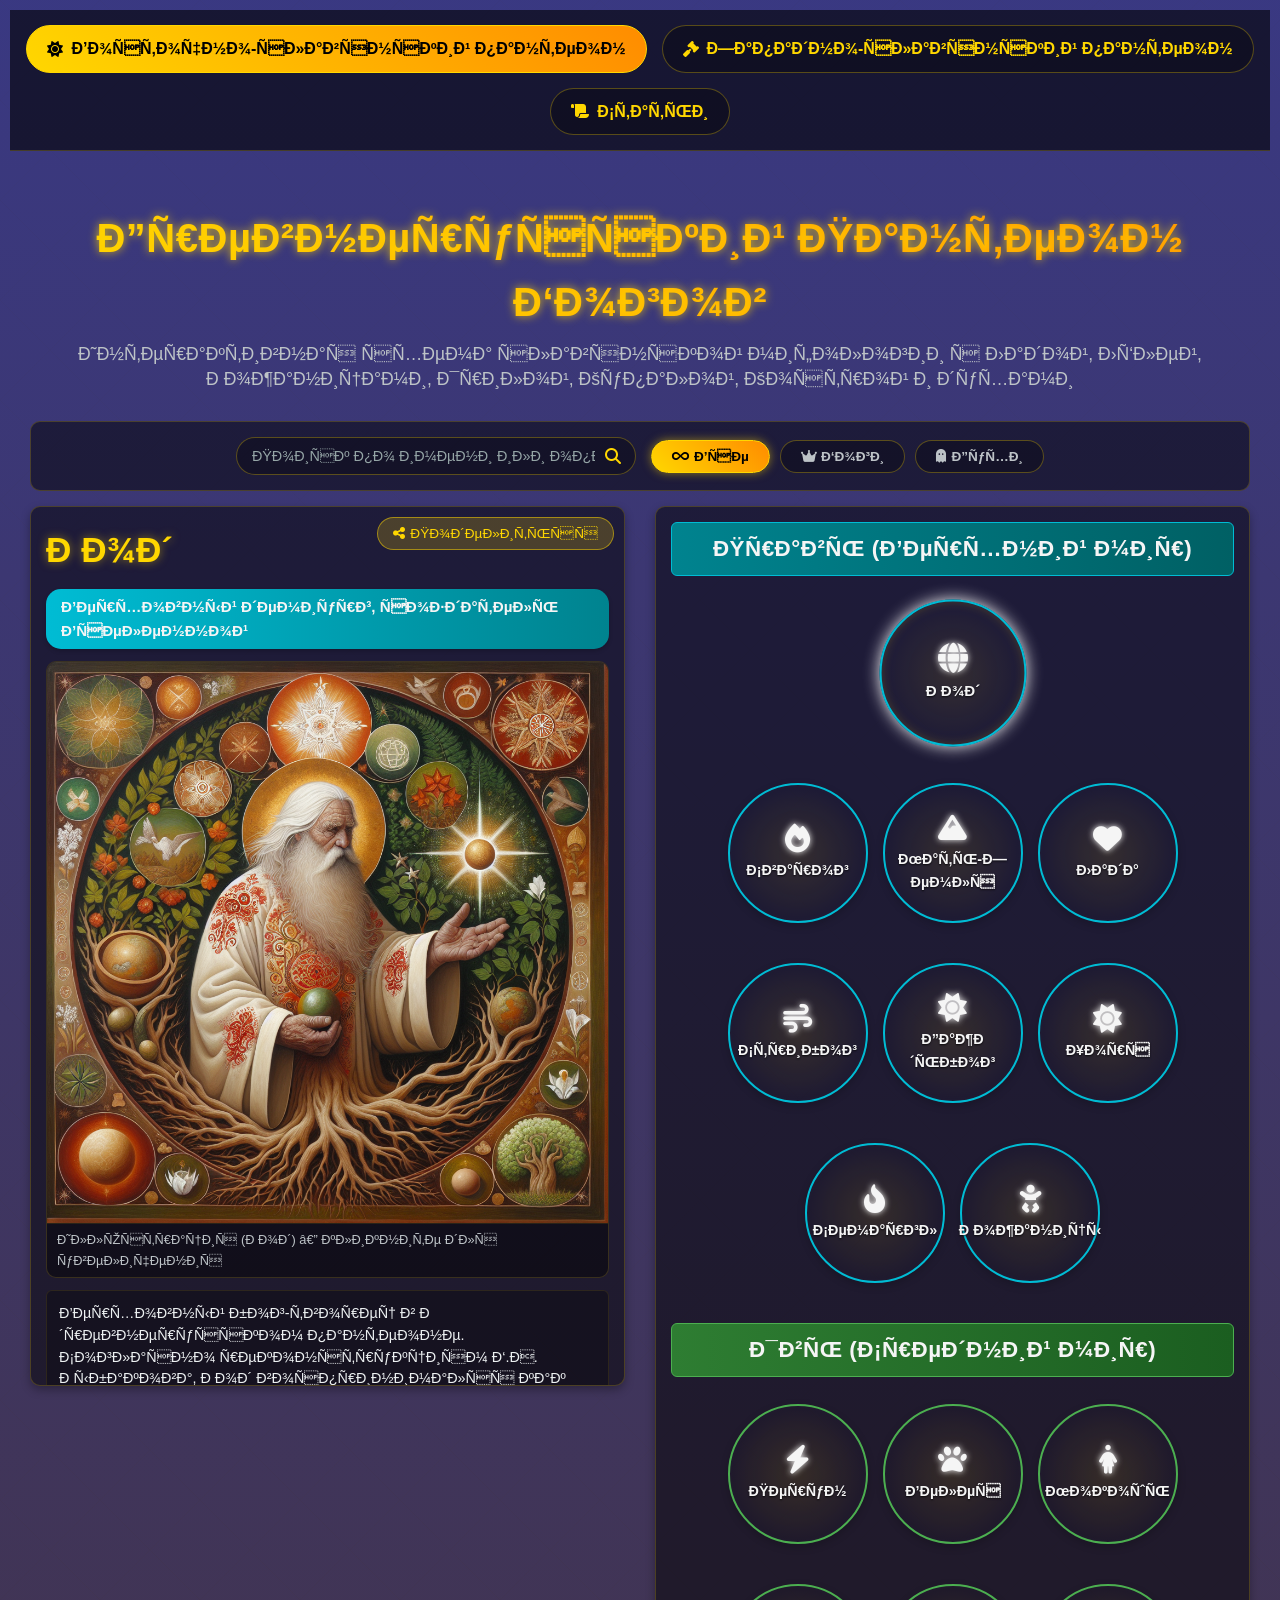
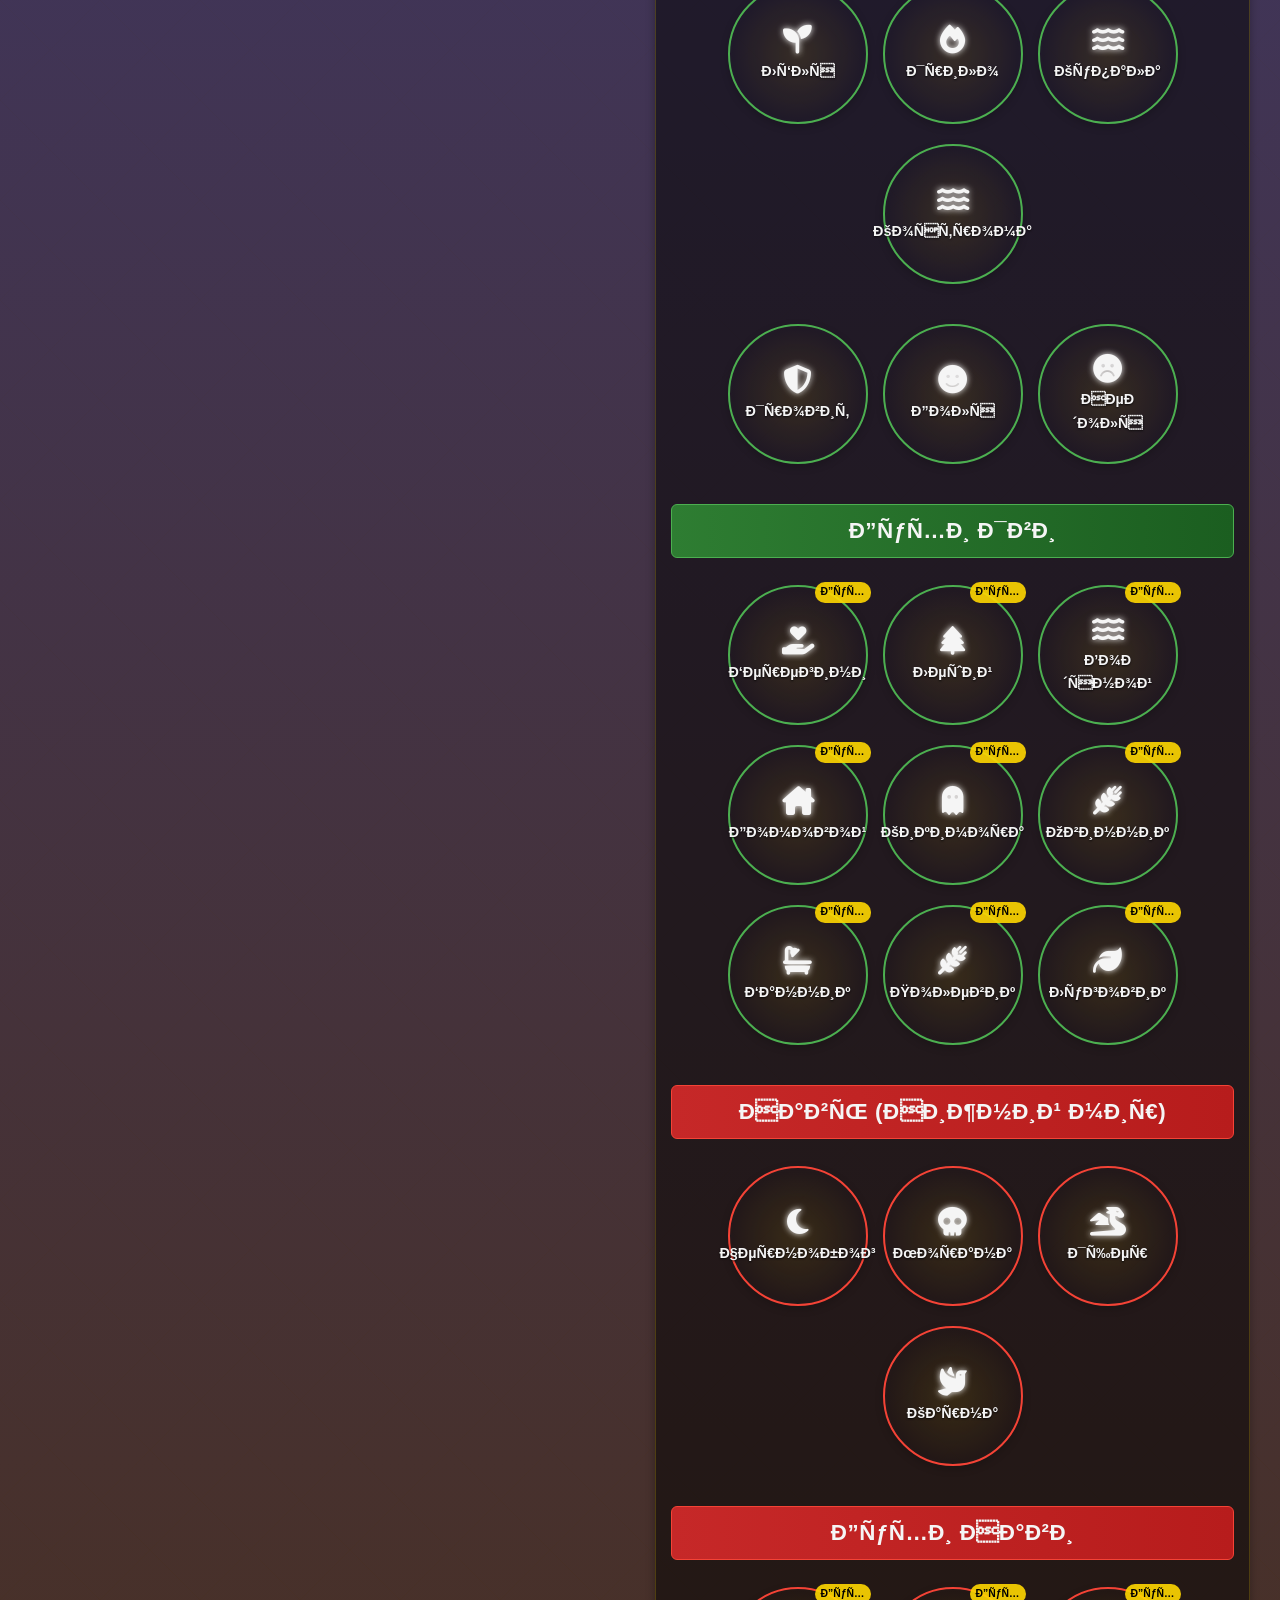
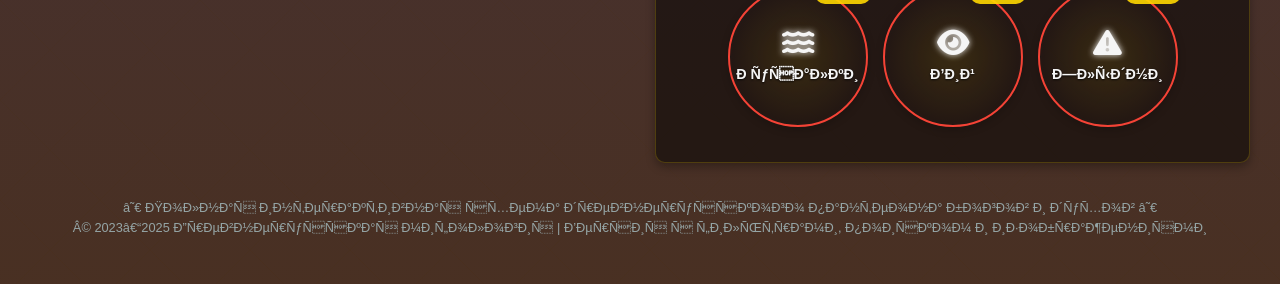
==== index.html @ 46051e37 "index.html" ====
<!DOCTYPE html>
<html lang="ru">
<head>
    <!-- Google tag (gtag.js) -->
<script async src="https://www.googletagmanager.com/gtag/js?id=G-6RVZMB5ZP8"></script>
<script>
  window.dataLayer = window.dataLayer || [];
  function gtag(){dataLayer.push(arguments);}
  gtag('js', new Date());

  gtag('config', 'G-6RVZMB5ZP8');
</script>
    <!-- Yandex.Metrika counter -->
<script type="text/javascript">
    (function(m,e,t,r,i,k,a){
        m[i]=m[i]||function(){(m[i].a=m[i].a||[]).push(arguments)};
        m[i].l=1*new Date();
        for (var j = 0; j < document.scripts.length; j++) {if (document.scripts[j].src === r) { return; }}
        k=e.createElement(t),a=e.getElementsByTagName(t)[0],k.async=1,k.src=r,a.parentNode.insertBefore(k,a)
    })(window, document,'script','https://mc.yandex.ru/metrika/tag.js?id=104200189', 'ym');

    ym(104200189, 'init', {ssr:true, webvisor:true, clickmap:true, ecommerce:"dataLayer", accurateTrackBounce:true, trackLinks:true});
</script>
<noscript><div><img src="https://mc.yandex.ru/watch/104200189" style="position:absolute; left:-9999px;" alt="" /></div></noscript>
<!-- /Yandex.Metrika counter -->
    <meta charset="UTF-8">
    <meta name="viewport" content="width=device-width, initial-scale=1.0">
    <title>Древнерусский Пантеон Богов</title>
    
        <!-- 🔽 СНИППЕТЫ ДЛЯ СОЦСЕТЕЙ И ПОИСКОВИКОВ 🔽 -->
    <!-- Open Graph (для соцсетей: VK, Telegram, Facebook и т.д.) -->
<!-- 🔹 SEO-дополнения (добавить в <head>) -->
<meta name="description" content="Интерактивная схема славянской мифологии: боги, духи, родственные связи и сферы влияния. Род, Перун, Велес, Лада, Домовой и другие персонажи древнерусского пантеона.">
<meta name="keywords" content="славянские боги, мифология, Род, Перун, Велес, Лада, древняя Русь, язычество, пантеон, духи, интерактивная схема">
<link rel="canonical" href="https://ryabkovevgeny.github.io/russgods/">

<!-- 🔹 Twitter Card (для красивых превью в Telegram) -->
<meta name="twitter:card" content="summary_large_image">
<meta name="twitter:title" content="Древнерусский Пантеон Богов">
<meta name="twitter:description" content="Интерактивная схема славянской мифологии: боги, духи, родственные связи">
<meta name="twitter:image" content="https://ryabkovevgeny.github.io/russgods/images/social-preview.jpg">

<!-- 🔹 Ускорение загрузки внешних ресурсов -->
<link rel="preconnect" href="https://fonts.googleapis.com">
<link rel="preconnect" href="https://fonts.gstatic.com" crossorigin>
<link rel="dns-prefetch" href="//mc.yandex.ru">
<link rel="dns-prefetch" href="//www.googletagmanager.com">
    
    <meta property="og:title" content="Древнерусский Пантеон Богов" />
    <meta property="og:description" content="Интерактивная схема славянской мифологии: боги, духи, родственные связи и сферы влияния." />
    <meta property="og:image" content="https://ryabkovevgeny.github.io/russgods/images/social-preview.jpg" />
    <meta property="og:url" content="https://ryabkovevgeny.github.io/russgods/" />
    <meta property="og:type" content="website" />

    <!-- Schema.org JSON-LD (для поисковиков: Google, Yandex) -->
    <script type="application/ld+json">
    {
      "@context": "https://schema.org",
      "@type": "WebPage",
      "name": "Древнерусский Пантеон Богов",
      "description": "Интерактивная схема восточнославянской мифологии: божества, духи, уровни Прави, Яви и Нави.",
      "url": "https://ryabkovevgeny.github.io/russgods/",
      "thumbnailUrl": "https://ryabkovevgeny.github.io/russgods/images/social-preview.jpg"
    }
    </script>
    <!-- 🔼 КОНЕЦ СНИППЕТОВ 🔼 -->
    
    <link rel="stylesheet" href="https://cdnjs.cloudflare.com/ajax/libs/font-awesome/6.4.0/css/all.min.css">
    <style>
        * { box-sizing: border-box; margin: 0; padding: 0; }

        body {
            font-family: 'Comfortaa', 'Russo One', Arial, sans-serif;
            background:
                linear-gradient(rgba(25, 25, 112, 0.85), rgba(43, 15, 0, 0.85)),
                url('data:image/svg+xml;utf8,<svg xmlns="http://www.w3.org/2000/svg" width="100" height="100" viewBox="0 0 100 100"><rect width="100" height="100" fill="%238B4513" opacity="0.1"/><path d="M0,0 L100,100 M100,0 L0,100" stroke="%23FFD700" stroke-width="1" opacity="0.1"/></svg>');
            color: #f5f5f5;
            line-height: 1.6;
            padding: 10px;
            min-height: 100vh;
        }

        .slavic-pantheon-container { max-width: 1400px; margin: 0 auto; padding: 10px; }

        .slavic-header { text-align: center; padding: 15px 5px; margin-bottom: 15px; position: relative; }

        .slavic-title {
            font-family: 'Russo One', sans-serif;
            font-size: 1.7rem;
            margin-bottom: 8px;
            text-shadow: 0 0 10px rgba(255, 215, 0, 0.8);
            background: linear-gradient(45deg, #ffd700, #ff8c00);
            -webkit-background-clip: text;
            -webkit-text-fill-color: transparent;
            font-weight: 800;
            letter-spacing: 0.5px;
            padding: 0 10px;
        }

        .slavic-subtitle { font-size: 0.9rem; color: #bdc3c7; max-width: 100%; margin: 0 auto; line-height: 1.4; padding: 0 5px; }

        /* Панель управления */
        .control-panel {
            background: rgba(0, 0, 0, 0.5);
            border-radius: 10px;
            padding: 15px;
            margin-bottom: 15px;
            border: 1px solid rgba(255, 215, 0, 0.2);
        }
        .controls-wrapper { display: flex; flex-wrap: wrap; gap: 15px; align-items: center; justify-content: center; }

        .search-container { flex: 1; min-width: 200px; max-width: 400px; position: relative; }
        .search-input {
            width: 100%; padding: 10px 40px 10px 15px; border-radius: 25px;
            border: 1px solid rgba(255, 215, 0, 0.3); background: rgba(0, 0, 0, 0.3);
            color: #fff; font-size: 0.9rem; transition: all 0.3s;
        }
        .search-input:focus { outline: none; border-color: #ffd700; box-shadow: 0 0 10px rgba(255, 215, 0, 0.3); }
        .search-input::placeholder { color: #95a5a6; }
        .search-icon { position: absolute; right: 15px; top: 50%; transform: translateY(-50%); color: #ffd700; pointer-events: none; }

        .filter-buttons { display: flex; gap: 10px; flex-wrap: wrap; }
        .filter-btn {
            padding: 8px 20px; border: 1px solid rgba(255, 215, 0, 0.3); background: rgba(0, 0, 0, 0.3);
            color: #bdc3c7; border-radius: 20px; cursor: pointer; transition: all 0.3s;
            font-size: 0.85rem; font-weight: 600; display: flex; align-items: center; gap: 5px;
        }
        .filter-btn:hover { border-color: #ffd700; color: #ffd700; }
        .filter-btn.active {
            background: linear-gradient(45deg, #ffd700, #ff8c00); color: #000;
            border-color: #ffd700; box-shadow: 0 0 10px rgba(255, 215, 0, 0.5);
        }

        .main-content { display: flex; flex-direction: column; gap: 15px; margin-top: 10px; }
        .detail-container {
            background: rgba(0, 0, 0, 0.5); border-radius: 10px; padding: 15px;
            box-shadow: 0 4px 10px rgba(0, 0, 0, 0.3); border: 1px solid rgba(255, 215, 0, 0.2); width: 100%;
            position: relative;
        }
        .tree-container {
            background: rgba(0, 0, 0, 0.5); border-radius: 10px; padding: 15px;
            box-shadow: 0 4px 10px rgba(0, 0, 0, 0.3); border: 1px solid rgba(255, 215, 0, 0.2); width: 100%;
        }

        .pantheon-levels { display: flex; flex-direction: column; gap: 20px; }
        .pantheon-level { display: flex; flex-wrap: wrap; justify-content: center; gap: 8px; margin-bottom: 15px; transition: opacity 0.3s; }
        .pantheon-level.hidden { display: none; }

        .world-title {
            text-align: center; font-size: 1.2rem; padding: 8px; margin: 0 auto 12px; border-radius: 6px;
            font-weight: bold; width: 100%; font-family: 'Russo One', sans-serif; letter-spacing: 0.5px;
        }
        .praw .world-title { background: linear-gradient(to right, #00838f, #006064); border: 1px solid #00bcd4; }
        .jaw .world-title { background: linear-gradient(to right, #2e7d32, #1b5e20); border: 1px solid #4caf50; }
        .naw .world-title { background: linear-gradient(to right, #c62828, #b71c1c); border: 1px solid #f44336; }

        .deity-card {
            width: 110px; height: 110px; background: radial-gradient(circle at center, rgba(255, 215, 0, 0.1) 0%, transparent 70%);
            border-radius: 50%; display: flex; flex-direction: column; align-items: center; justify-content: center;
            text-align: center; padding: 10px; cursor: pointer; position: relative;
            box-shadow: 0 3px 8px rgba(0, 0, 0, 0.2); margin-bottom: 5px; transition: all 0.3s; opacity: 1;
        }
        .deity-card.hidden { display: none; }
        .deity-card.dimmed { opacity: 0.3; transform: scale(0.9); }
        .deity-card.active { box-shadow: 0 0 15px currentColor, inset 0 0 10px rgba(255, 215, 0, 0.2); transform: scale(1.05); z-index: 10; }
        .deity-icon { font-size: 1.5rem; margin-bottom: 6px; filter: drop-shadow(0 0 3px currentColor); }
        .deity-card-name { font-size: 0.8rem; font-weight: bold; font-family: 'Russo One', sans-serif; text-shadow: 0 1px 2px rgba(0,0,0,0.8); }

        .deity-type-badge {
            position: absolute; top: -5px; right: -5px; background: rgba(255, 215, 0, 0.9);
            color: #000; font-size: 0.65rem; padding: 2px 6px; border-radius: 10px; font-weight: bold;
        }

        .praw .deity-card { border: 2px solid #00bcd4; }
        .jaw .deity-card { border: 2px solid #4caf50; }
        .naw .deity-card { border: 2px solid #f44336; }

        .detail-placeholder { display: flex; flex-direction: column; justify-content: center; align-items: center; text-align: center; height: 200px; color: #95a5a6; padding: 20px; }
        .placeholder-icon { font-size: 2.5rem; margin-bottom: 15px; opacity: 0.3; animation: pulse 2s infinite; }
        @keyframes pulse { 0%, 100% { transform: scale(1); } 50% { transform: scale(1.1); } }
        .placeholder-text { font-size: 1rem; max-width: 100%; line-height: 1.5; }

        .deity-detail { display: none; }
        .deity-name { font-size: 1.7rem; margin-bottom: 10px; color: #ffd700; text-shadow: 0 0 10px rgba(255, 215, 0, 0.5); font-family: 'Russo One', sans-serif; }
        .deity-level { font-size: 0.95rem; display: inline-block; padding: 6px 15px; border-radius: 15px; margin-bottom: 12px; font-weight: 600; box-shadow: 0 2px 4px rgba(0,0,0,0.2); }
        .praw-bg { background: linear-gradient(to right, #00bcd4, #00838f); }
        .jaw-bg { background: linear-gradient(to right, #4caf50, #2e7d32); }
        .naw-bg { background: linear-gradient(to right, #f44336, #c62828); }

        /* Блок изображения в деталях */
        .deity-figure {
            margin-bottom: 12px; border-radius: 10px; overflow: hidden;
            border: 1px solid rgba(255, 215, 0, 0.15); background: rgba(0, 0, 0, 0.25);
        }
        .deity-image {
            width: 100%; aspect-ratio: 1 / 1; object-fit: cover; display: block;
            background: rgba(0,0,0,0.15);
        }
        .deity-caption {
            font-size: 0.8rem; color: #bdc3c7; padding: 6px 10px;
            background: rgba(0,0,0, 0.25); border-top: 1px solid rgba(255, 215, 0, 0.1);
        }

        .deity-description {
            font-size: 0.9rem; line-height: 1.5; margin-bottom: 15px; color: #ecf0f1;
            padding: 12px; background: rgba(0, 0, 0, 0.3); border-radius: 6px; border: 1px solid rgba(255, 215, 0, 0.1);
        }

        .relations { background: rgba(0, 0, 0, 0.3); padding: 12px; border-radius: 6px; margin-top: 12px; border: 1px solid rgba(255, 215, 0, 0.1); }
        .relations h3 { margin-bottom: 10px; color: #ffd700; font-size: 1.2rem; font-family: 'Russo One', sans-serif; }
        .relation-item { display: flex; margin-bottom: 8px; padding: 8px; border-radius: 5px; background: rgba(255, 255, 255, 0.07); cursor: pointer; align-items: center; font-size: 0.85rem; }
        .relation-icon { margin-right: 8px; font-size: 0.9rem; width: 20px; text-align: center; color: #ffd700; }
        .relation-type { width: 90px; color: #bdc3c7; font-weight: bold; flex-shrink: 0; font-size: 0.8rem; }

        .sphere-item { display: flex; align-items: center; margin-bottom: 6px; padding: 6px; background: rgba(255, 255, 255, 0.07); border-radius: 5px; font-size: 0.85rem; }
        .sphere-item i { margin-right: 8px; font-size: 0.9rem; width: 20px; text-align: center; color: #ffd700; }

        .share-button {
            position: absolute; top: 10px; right: 10px;
            background: rgba(255, 215, 0, 0.2); border: 1px solid rgba(255, 215, 0, 0.5); color: #ffd700;
            padding: 8px 15px; border-radius: 20px; cursor: pointer; font-size: 0.85rem;
            transition: all 0.3s; display: flex; align-items: center; gap: 5px;
        }
        .share-button:hover { background: rgba(255, 215, 0, 0.3); box-shadow: 0 0 10px rgba(255, 215, 0, 0.5); }
        .share-button.copied { background: rgba(76, 175, 80, 0.3); border-color: #4caf50; color: #4caf50; }

        .slavic-footer { text-align: center; padding: 15px 0; margin-top: 20px; color: #95a5a6; font-size: 0.8rem; }

        .search-results {
            position: absolute; top: 100%; left: 0; right: 0; margin-top: 5px;
            background: rgba(0, 0, 0, 0.9); border: 1px solid rgba(255, 215, 0, 0.3);
            border-radius: 10px; max-height: 300px; overflow-y: auto; display: none; z-index: 100;
        }
        .search-result-item { padding: 10px 15px; cursor: pointer; transition: background 0.2s; display: flex; align-items: center; gap: 10px; border-bottom: 1px solid rgba(255, 255, 255, 0.1); }
        .search-result-item:last-child { border-bottom: none; }
        .search-result-item:hover { background: rgba(255, 215, 0, 0.1); }
        .search-result-icon { font-size: 1.2rem; width: 30px; text-align: center; color: #ffd700; }
        .search-result-text { flex: 1; }
        .search-result-name { font-weight: bold; color: #ffd700; }
        .search-result-desc { font-size: 0.8rem; color: #95a5a6; }

        /* Медиа */
        @media (min-width: 600px) {
            .slavic-title { font-size: 2rem; }
            .slavic-subtitle { font-size: 1rem; }
            .deity-card { width: 120px; height: 120px; }
            .world-title { font-size: 1.3rem; }
            .deity-name { font-size: 1.9rem; }
        }
        @media (min-width: 768px) {
            .main-content { flex-direction: row; }
            .detail-container {
                flex: 1; margin-right: 15px; position: sticky; top: 10px;
                max-height: calc(100vh - 20px); overflow-y: auto;
            }
            .tree-container { flex: 1; }
            .slavic-title { font-size: 2.2rem; }
            .deity-card { width: 110px; height: 110px; }
            .deity-card:hover:not(.active):not(.dimmed) { transform: translateY(-5px); box-shadow: 0 5px 15px rgba(0, 0, 0, 0.3); }
        }
        @media (min-width: 1024px) {
            .slavic-pantheon-container { padding: 20px; }
            .slavic-title { font-size: 2.5rem; }
            .slavic-subtitle { font-size: 1.1rem; }
            .deity-card { width: 130px; height: 130px; }
            .deity-icon { font-size: 1.8rem; }
            .deity-card-name { font-size: 0.9rem; }
            .world-title { font-size: 1.4rem; }
            .deity-name { font-size: 2.2rem; }
        }
        @media (min-width: 1200px) {
            .deity-card { width: 140px; height: 140px; }
            .pantheon-level { gap: 15px; }
        }
    </style>
</head>
<body>
<!-- ИЗМЕНЕННАЯ НАВИГАЦИЯ -->
<nav class="main-nav" style="
    background: rgba(0, 0, 0, 0.6);
    padding: 15px;
    margin-bottom: 20px;
    display: flex;
    justify-content: center;
    flex-wrap: wrap; /* Добавлено для мобильных устройств */
    gap: 15px;
    border-bottom: 1px solid rgba(255, 215, 0, 0.2);
">
    <!-- Кнопка 1: Восточно-славянский пантеон (текущая страница) -->
    <a href="index.html" class="nav-link" style="
        padding: 10px 20px;
        background: linear-gradient(45deg, #ffd700, #ff8c00);
        border: 1px solid #ffd700;
        border-radius: 25px;
        color: #000;
        text-decoration: none;
        font-weight: 600;
        display: flex;
        align-items: center;
        gap: 8px;
        transition: all 0.3s;
    ">
        <i class="fas fa-sun"></i>
        <!-- ТЕКСТ ИЗМЕНЕН -->
        <span>Восточно-славянский пантеон</span>
    </a>

    <!-- Кнопка 2: Западно-славянский пантеон (новая страница) -->
    <a href="western.html" class="nav-link" style="
        padding: 10px 20px;
        background: rgba(0, 0, 0, 0.3);
        border: 1px solid rgba(255, 215, 0, 0.3);
        border-radius: 25px;
        color: #ffd700;
        text-decoration: none;
        font-weight: 600;
        display: flex;
        align-items: center;
        gap: 8px;
        transition: all 0.3s;
    " onmouseover="this.style.background='rgba(255, 215, 0, 0.2)'" onmouseout="this.style.background='rgba(0, 0, 0, 0.3)'">
        <i class="fas fa-gavel"></i>
        <!-- НОВАЯ КНОПКА -->
        <span>Западно-славянский пантеон</span>
    </a>

    <!-- Кнопка 3: Статьи (без изменений) -->
    <a href="articles.html" class="nav-link" style="
        padding: 10px 20px;
        background: rgba(0, 0, 0, 0.3);
        border: 1px solid rgba(255, 215, 0, 0.3);
        border-radius: 25px;
        color: #ffd700;
        text-decoration: none;
        font-weight: 600;
        display: flex;
        align-items: center;
        gap: 8px;
        transition: all 0.3s;
    " onmouseover="this.style.background='rgba(255, 215, 0, 0.2)'" onmouseout="this.style.background='rgba(0, 0, 0, 0.3)'">
        <i class="fas fa-scroll"></i>
        <span>Статьи</span>
    </a>
</nav>
    <div class="slavic-pantheon-container">
        <header class="slavic-header">
            <h1 class="slavic-title">Древнерусский Пантеон Богов</h1>
            <p class="slavic-subtitle">Интерактивная схема славянской мифологии с Ладой, Лёлей, Рожаницами, Ярилой, Купалой, Кострой и духами</p>
        </header>

        <!-- Панель управления -->
        <div class="control-panel">
            <div class="controls-wrapper">
                <div class="search-container">
                    <input type="text" class="search-input" id="searchInput" placeholder="Поиск по имени или описанию...">
                    <i class="search-icon fas fa-search"></i>
                    <div class="search-results" id="searchResults"></div>
                </div>
                <div class="filter-buttons">
                    <button class="filter-btn active" data-filter="all"><i class="fas fa-infinity"></i><span>Все</span></button>
                    <button class="filter-btn" data-filter="gods"><i class="fas fa-crown"></i><span>Боги</span></button>
                    <button class="filter-btn" data-filter="spirits"><i class="fas fa-ghost"></i><span>Духи</span></button>
                </div>
            </div>
        </div>

        <div class="main-content">
            <div class="detail-container" id="detail-section">
                <button class="share-button" id="shareButton"><i class="fas fa-share-nodes"></i><span>Поделиться</span></button>

                <div class="detail-placeholder" id="placeholder">
                    <i class="placeholder-icon fas fa-hand-pointer"></i>
                    <p class="placeholder-text">Выберите бога или духа из древа, чтобы узнать подробности</p>
                </div>

                <div class="deity-detail" id="deity-detail">
                    <h2 class="deity-name" id="detail-name">Бог</h2>
                    <div class="deity-level" id="detail-level">Уровень</div>

                    <!-- Изображение персонажа -->
                    <figure class="deity-figure">
                        <img id="detail-image" class="deity-image" alt="" loading="lazy">
                        <figcaption id="detail-image-caption" class="deity-caption">Иллюстрация</figcaption>
                    </figure>

                    <p class="deity-description" id="detail-description">Описание</p>

                    <div class="relations">
                        <h3>Родственные связи</h3>
                        <div id="detail-relations"></div>
                    </div>

                    <div class="relations">
                        <h3>Сфера влияния</h3>
                        <div id="detail-sphere"></div>
                    </div>

                    <div class="relations">
                        <h3>Культ и почитание</h3>
                        <div id="detail-cult"></div>
                    </div>
                </div>
            </div>

            <!-- Древо (уровни + духи) -->
            <div class="tree-container">
                <div class="pantheon-levels">
                    <!-- Правь -->
                    <div class="pantheon-level praw" data-level="praw">
                        <div class="world-title">Правь (Верхний мир)</div>
                        <div class="deity-card" data-id="rod" data-type="god">
                            <i class="deity-icon fas fa-globe"></i>
                            <div class="deity-card-name">Род</div>
                        </div>
                    </div>
                    <div class="pantheon-level praw" data-level="praw">
                        <div class="deity-card" data-id="svarog" data-type="god">
                            <i class="deity-icon fas fa-fire"></i>
                            <div class="deity-card-name">Сварог</div>
                        </div>
                        <div class="deity-card" data-id="mat-zemlya" data-type="god">
                            <i class="deity-icon fas fa-mountain"></i>
                            <div class="deity-card-name">Мать-Земля</div>
                        </div>
                        <div class="deity-card" data-id="lada" data-type="god">
                            <i class="deity-icon fas fa-heart"></i>
                            <div class="deity-card-name">Лада</div>
                        </div>
                    </div>
                    <div class="pantheon-level praw" data-level="praw">
                        <div class="deity-card" data-id="stribog" data-type="god">
                            <i class="deity-icon fas fa-wind"></i>
                            <div class="deity-card-name">Стрибог</div>
                        </div>
                        <div class="deity-card" data-id="dazhdbog" data-type="god">
                            <i class="deity-icon fas fa-sun"></i>
                            <div class="deity-card-name">Даждьбог</div>
                        </div>
                        <div class="deity-card" data-id="hors" data-type="god">
                            <i class="deity-icon fas fa-sun"></i>
                            <div class="deity-card-name">Хорс</div>
                        </div>
                    </div>
                    <div class="pantheon-level praw" data-level="praw">
                        <div class="deity-card" data-id="semargl" data-type="god">
                            <i class="deity-icon fas fa-fire-flame-curved"></i>
                            <div class="deity-card-name">Семаргл</div>
                        </div>
                        <div class="deity-card" data-id="rojanicy" data-type="god">
                            <i class="deity-icon fas fa-baby"></i>
                            <div class="deity-card-name">Рожаницы</div>
                        </div>
                    </div>

                    <!-- Явь -->
                    <div class="pantheon-level jaw" data-level="jaw">
                        <div class="world-title">Явь (Средний мир)</div>
                        <div class="deity-card" data-id="perun" data-type="god"><i class="deity-icon fas fa-bolt"></i><div class="deity-card-name">Перун</div></div>
                        <div class="deity-card" data-id="veles" data-type="god"><i class="deity-icon fas fa-paw"></i><div class="deity-card-name">Велес</div></div>
                        <div class="deity-card" data-id="mokosh" data-type="god"><i class="deity-icon fas fa-person-dress"></i><div class="deity-card-name">Мокошь</div></div>
                    </div>
                    <div class="pantheon-level jaw" data-level="jaw">
                        <div class="deity-card" data-id="lelya" data-type="god"><i class="deity-icon fas fa-seedling"></i><div class="deity-card-name">Лёля</div></div>
                        <div class="deity-card" data-id="yarilo" data-type="god"><i class="deity-icon fas fa-fire"></i><div class="deity-card-name">Ярило</div></div>
                        <div class="deity-card" data-id="kupala" data-type="god"><i class="deity-icon fas fa-water"></i><div class="deity-card-name">Купала</div></div>
                        <div class="deity-card" data-id="kostroma" data-type="god"><i class="deity-icon fas fa-water"></i><div class="deity-card-name">Кострома</div></div>
                    </div>
                    <div class="pantheon-level jaw" data-level="jaw">
                        <div class="deity-card" data-id="yarovit" data-type="god"><i class="deity-icon fas fa-shield-halved"></i><div class="deity-card-name">Яровит</div></div>
                        <div class="deity-card" data-id="dolya" data-type="god"><i class="deity-icon fas fa-face-smile"></i><div class="deity-card-name">Доля</div></div>
                        <div class="deity-card" data-id="nedolya" data-type="god"><i class="deity-icon fas fa-face-frown"></i><div class="deity-card-name">Недоля</div></div>
                    </div>

                    <!-- Духи Яви -->
                    <div class="pantheon-level jaw" data-level="jaw-spirits">
                        <div class="world-title">Духи Яви</div>
                        <div class="deity-card" data-id="beregini" data-type="spirit"><i class="deity-icon fas fa-hand-holding-heart"></i><div class="deity-card-name">Берегини</div><div class="deity-type-badge">Дух</div></div>
                        <div class="deity-card" data-id="leshy" data-type="spirit"><i class="deity-icon fas fa-tree"></i><div class="deity-card-name">Леший</div><div class="deity-type-badge">Дух</div></div>
                        <div class="deity-card" data-id="vodyanoy" data-type="spirit"><i class="deity-icon fas fa-water"></i><div class="deity-card-name">Водяной</div><div class="deity-type-badge">Дух</div></div>
                        <div class="deity-card" data-id="domovoy" data-type="spirit"><i class="deity-icon fas fa-house-chimney"></i><div class="deity-card-name">Домовой</div><div class="deity-type-badge">Дух</div></div>
                        <div class="deity-card" data-id="kikimora" data-type="spirit"><i class="deity-icon fas fa-ghost"></i><div class="deity-card-name">Кикимора</div><div class="deity-type-badge">Дух</div></div>
                        <div class="deity-card" data-id="ovinnik" data-type="spirit"><i class="deity-icon fas fa-wheat-awn"></i><div class="deity-card-name">Овинник</div><div class="deity-type-badge">Дух</div></div>
                        <div class="deity-card" data-id="bannik" data-type="spirit"><i class="deity-icon fas fa-bath"></i><div class="deity-card-name">Банник</div><div class="deity-type-badge">Дух</div></div>
                        <div class="deity-card" data-id="polevik" data-type="spirit"><i class="deity-icon fas fa-wheat-awn"></i><div class="deity-card-name">Полевик</div><div class="deity-type-badge">Дух</div></div>
                        <div class="deity-card" data-id="lugovik" data-type="spirit"><i class="deity-icon fas fa-leaf"></i><div class="deity-card-name">Луговик</div><div class="deity-type-badge">Дух</div></div>
                    </div>

                    <!-- Навь -->
                    <div class="pantheon-level naw" data-level="naw">
                        <div class="world-title">Навь (Нижний мир)</div>
                        <div class="deity-card" data-id="chernobog" data-type="god"><i class="deity-icon fas fa-moon"></i><div class="deity-card-name">Чернобог</div></div>
                        <div class="deity-card" data-id="mora" data-type="god"><i class="deity-icon fas fa-skull"></i><div class="deity-card-name">Морана</div></div>
                        <div class="deity-card" data-id="yascher" data-type="god"><i class="deity-icon fas fa-dragon"></i><div class="deity-card-name">Ящер</div></div>
                        <!-- ДОБАВЛЕНА КАРНА -->
                        <div class="deity-card" data-id="karna" data-type="god"><i class="deity-icon fas fa-dove"></i><div class="deity-card-name">Карна</div></div>
                    </div>

                    <!-- Духи Нави -->
                    <div class="pantheon-level naw" data-level="naw-spirits">
                        <div class="world-title">Духи Нави</div>
                        <div class="deity-card" data-id="rusalki" data-type="spirit"><i class="deity-icon fas fa-water"></i><div class="deity-card-name">Русалки</div><div class="deity-type-badge">Дух</div></div>
                        <div class="deity-card" data-id="viy" data-type="spirit"><i class="deity-icon fas fa-eye"></i><div class="deity-card-name">Вий</div><div class="deity-type-badge">Дух</div></div>
                        <div class="deity-card" data-id="zlydni" data-type="spirit"><i class="deity-icon fas fa-triangle-exclamation"></i><div class="deity-card-name">Злыдни</div><div class="deity-type-badge">Дух</div></div>
                    </div>
                </div>
            </div>
        </div>

        <div class="slavic-footer">
            <p>☀ Полная интерактивная схема древнерусского пантеона богов и духов ☀</p>
            <p>© 2023–2025 Древнерусская мифология | Версия с фильтрами, поиском и изображениями</p>
        </div>
    </div>

    <script>
        // Данные (сокращено: те же, что в предыдущей версии) — см. ниже, поле type: god|spirit
        const deitiesData = {
            rod: { name: "Род", level: "praw-bg", title: "Верховный демиург, создатель Вселенной", description: "Верховный бог-творец в древнерусском пантеоне. Согласно реконструкциям Б.А. Рыбакова, Род воспринимался как источник жизни, создатель всего сущего. Он олицетворял единство всех живых существ и природных явлений. Культ Рода тесно связан с почитанием предков и семейных уз.", relations: [{type:"Дети",name:"Сварог",id:"svarog",icon:"child"},{type:"Дети",name:"Стрибог",id:"stribog",icon:"child"},{type:"Сотворенные",name:"Все божества",id:null,icon:"star"}], sphere: "Творение мира, жизненная сила, плодородие, судьба, время", cult: "Роду приносили жертвы в священных рощах. Следы культа сохранились в словах 'природа', 'родня', 'урожай'. После христианизации образ Рода слился с понятием Бога-отца.", type: "god" },
            svarog: { name: "Сварог", level: "praw-bg", title: "Бог неба, огня и кузнечного ремесла", description: "Небесный бог-кузнец, отец огня и солнца. Сварог выковал небесный свод и подарил людям первые орудия труда. Считался отцом многих богов (Сварожичей) и покровителем ремесел, особенно кузнечного дела. По некоторым источникам, именно Сварог установил законы семейной жизни.", relations: [{type:"Отец",name:"Род",id:"rod",icon:"user"},{type:"Супруга",name:"Лада",id:"lada",icon:"heart"},{type:"Дети",name:"Даждьбог",id:"dazhdbog",icon:"child"},{type:"Дети",name:"Перун",id:"perun",icon:"child"},{type:"Дети",name:"Семаргл",id:"semargl",icon:"child"}], sphere: "Небо, небесный огонь, ремесла, закон, социальный порядок", cult: "Культ Сварога был особенно распространен среди ремесленников. Священным животным считался огненный петух. В честь Сварога разжигали священные костры и приносили дары кузнецам.", type: "god" },
            "mat-zemlya": { name: "Мать-Сыра Земля", level: "praw-bg", title: "Богиня земли и плодородие", description: "Женское божество, олицетворение плодородной земли. Почиталась как мать всего живого. Считалось, что Земля чувствует ложь - отсюда обычай клятвы на земле. В народных поверьях 'стонет' перед бедствиями.", relations: [{type:"Сотворена",name:"Родом",id:"rod",icon:"user"},{type:"Дети",name:"Даждьбог",id:"dazhdbog",icon:"child"},{type:"Дети",name:"Мокошь",id:"mokosh",icon:"child"}], sphere: "Плодородие, земледелие, женское начало, исцеление, природные циклы", cult: "Земле кланялись, прося урожая, целовали землю в знак клятвы. Весной совершали обряды 'кормления земли'. После христианизации культ слился с почитанием Богородицы.", type: "god" },
            lada: { name: "Лада", level: "praw-bg", title: "Богиня любви, весны и брака", description: "Верховная женская богиня, супруга Сварога, мать Лёли. Богиня красоты, любви и семейного благополучия. Покровительница весны, девичьей судьбы и брачных союзов. Ее имя связано со словами 'лад', 'согласие'.", relations: [{type:"Супруг",name:"Сварог",id:"svarog",icon:"heart"},{type:"Дочь",name:"Лёля",id:"lelya",icon:"female"},{type:"Связь",name:"Рожаницы",id:"rojanicy",icon:"baby"}], sphere: "Любовь, брак, весна, красота, гармония, плодородие", cult: "Ладе молились о счастливом браке и семейном благополучии. Весной в ее честь водили хороводы, плели венки. Главный праздник - Ладодение (6 мая). После христианизации образ слился с Богородицей.", type: "god" },
            stribog: { name: "Стрибог", level: "praw-bg", title: "Повелитель ветров и пространства", description: "Бог ветров и воздушного пространства. Считался одним из древнейших богов, управляющим всеми ветрами на Земле. По некоторым реконструкциям, Стрибог распределял богатства между людьми. Ветры часто воспринимались как его внуки.", relations: [{type:"Отец",name:"Род",id:"rod",icon:"user"},{type:"Брат",name:"Сварог",id:"svarog",icon:"user-friends"}], sphere: "Ветры, воздушная стихия, пространство, распределение богатств", cult: "Моряки и земледельцы молились Стрибогу о попутном ветре и хорошей погоде. В жертву приносили ленты и муку, развеиваемые по ветру.", type: "god" },
            dazhdbog: { name: "Даждьбог", level: "praw-bg", title: "Бог солнечного света и благополучия", description: "Солнечное божество, податель благ, один из главных богов киевского пантеона. Даждьбог ассоциировался с солнечным светом, теплом и плодородием. Считался покровителем Русской земли и княжеской власти.", relations: [{type:"Отец",name:"Сварог",id:"svarog",icon:"user"},{type:"Мать",name:"Мать-Земля",id:"mat-zemlya",icon:"female"},{type:"Сопутствует",name:"Хорс",id:"hors",icon:"sun"},{type:"Противник",name:"Морана",id:"mora",icon:"skull"}], sphere: "Солнечный свет, лето, урожай, благополучие, княжеская власть, дождь", cult: "Даждьбогу молились о богатом урожае и семейном благополучии. Праздники в его честь проводились летом.", type: "god" },
            hors: { name: "Хорс", level: "praw-bg", title: "Бог солнечного диска", description: "Олицетворение солнечного диска, бог солнечного света. Часто упоминается вместе с Даждьбогом как дополняющая фигура.", relations: [{type:"Сопутствует",name:"Даждьбог",id:"dazhdbog",icon:"sun"},{type:"Брат",name:"Семаргл",id:"semargl",icon:"user-friends"}], sphere: "Солнечный диск, солнечный свет, движение светил, дневной цикл", cult: "Хорсу поклонялись с воздетыми к солнцу руками; символ — солнечное колесо.", type: "god" },
            semargl: { name: "Семаргл", level: "praw-bg", title: "Огненный бог-посредник", description: "Загадочное божество, возможно, заимствованное из иранской мифологии (Симург). Изображался как крылатый пес или грифон.", relations: [{type:"Отец",name:"Сварог",id:"svarog",icon:"user"},{type:"Брат",name:"Хорс",id:"hors",icon:"user-friends"},{type:"Функция",name:"Охраняет семена",id:null,icon:"seedling"}], sphere: "Огонь, защита посевов, посредничество между мирами, домашний очаг", cult: "Жертвы при посеве и сборе урожая; огненные обереги для дома.", type: "god" },
            rojanicy: { name: "Рожаницы", level: "praw-bg", title: "Богини судьбы и рождения", description: "Две или три богини, покровительницы рождения, судьбы и плодородия.", relations: [{type:"Связаны с",name:"Род",id:"rod",icon:"user"},{type:"Помощницы",name:"Лады",id:"lada",icon:"female"},{type:"Связь",name:"Мокошь",id:"mokosh",icon:"female"}], sphere: "Рождение, судьба, плодородие, женские ремесла, защита младенцев", cult: "Дары при родах и на крестины, первые стрижки волос.", type: "god" },

            perun: { name: "Перун", level: "jaw-bg", title: "Бог-громовержец, покровитель воинов", description: "Грозное божество, управляющее громом и молниями. Покровитель князя и дружины.", relations: [{type:"Отец",name:"Сварог",id:"svarog",icon:"user"},{type:"Враг",name:"Велес",id:"veles",icon:"fist-raised"},{type:"Символ",name:"Дуб",id:null,icon:"tree"}], sphere: "Гроза, воинская доблесть, правосудие, княжеская власть, дубовые рощи", cult: "Жертвы под священными дубами; после христианизации — Илья-пророк.", type: "god" },
            veles: { name: "Велес", level: "jaw-bg", title: "Бог мудрости, скота и подземного мира", description: "Покровитель домашних животных, богатства, торговли; бог мудрости и магии.", relations: [{type:"Враг",name:"Перун",id:"perun",icon:"fist-raised"},{type:"Супруга",name:"Мокошь",id:"mokosh",icon:"heart"},{type:"Сын",name:"Ярило",id:"yarilo",icon:"child"},{type:"Связан с",name:"Карна",id:"karna",icon:"heart"}], sphere: "Скот, богатство, торговля, мудрость, поэзия, магия, Нижний мир", cult: "Идолы в низинах, жертвы быками и овцами; христианский аналог — Власий.", type: "god" },
            mokosh: { name: "Мокошь", level: "jaw-bg", title: "Богиня судьбы, плодородия и ткачества", description: "Покровительница женщин, судьбы и ремесел (прядение, ткачество).", relations: [{type:"Супруг",name:"Велес",id:"veles",icon:"heart"},{type:"Дочери",name:"Доля и Недоля",id:"dolya",icon:"female"}], sphere: "Судьба, плодородие, ткачество, женские занятия, вода, урожай", cult: "Молитвы о здоровье детей, удачном замужестве; образ слился с Параскевой Пятницей.", type: "god" },
            lelya: { name: "Лёля", level: "jaw-bg", title: "Богиня весны, молодости и любви", description: "Дочь Лады; олицетворение пробуждения природы, цветения и девичьей любви.", relations: [{type:"Мать",name:"Лада",id:"lada",icon:"female"},{type:"Связь",name:"Ярило",id:"yarilo",icon:"heart"}], sphere: "Весна, молодость, любовь, красота, цветение, невинность", cult: "Хороводы, венки, выбор «Лёли»; выпечка в форме птиц.", type: "god" },
            yarilo: { name: "Ярило", level: "jaw-bg", title: "Бог весеннего солнца и плодородия", description: "Олицетворял весеннее возрождение природы, страсть и плодородие.", relations: [{type:"Отец",name:"Велес",id:"veles",icon:"user"},{type:"Связь",name:"Лёля",id:"lelya",icon:"heart"}], sphere: "Весеннее солнце, страсть, плодородие, сексуальная энергия, земледелие", cult: "Весенние праздники с чучелом Ярилы — в конце весны сжигали/хоронили.", type: "god" },
            kupala: { name: "Купала", level: "jaw-bg", title: "Бог летнего солнцеворота и любви", description: "Покровитель воды и трав; ночь на Иван Купалу — костры, купания, гадания.", relations: [{type:"Брат",name:"Ярило",id:"yarilo",icon:"user-friends"},{type:"Сестра",name:"Кострома",id:"kostroma",icon:"female"}], sphere: "Летнее солнцестояние, любовь, вода, травы, очищение, магические силы", cult: "Прыжки через костры, поиск цветка папоротника, сбор трав.", type: "god" },
            kostroma: { name: "Кострома", level: "jaw-bg", title: "Богиня плодородия, лета и любви", description: "Сестра Купалы; символ увядания природы к концу лета.", relations: [{type:"Брат",name:"Купала",id:"kupala",icon:"user-friends"},{type:"Связь",name:"Морана",id:"mora",icon:"snowflake"}], sphere: "Лето, любовь, плодородие, вода, увядание природы", cult: "Обряд «проводы Костромы» — топление/сожжение чучела.", type: "god" },
            yarovit: { name: "Яровит", level: "jaw-bg", title: "Бог плодородия и весеннего возрождения", description: "Западнославянский аналог Ярилы; покровитель урожая и воинской силы.", relations: [{type:"Аналог",name:"Ярило",id:"yarilo",icon:"user"}], sphere: "Плодородие, весеннее возрождение, воинская сила, защита урожая", cult: "Приношения мёда и хлеба, воинские состязания; золотой щит.", type: "god" },
            dolya: { name: "Доля", level: "jaw-bg", title: "Богиня удачи и счастливой судьбы", description: "Персонификация удачи; прядет «золотую нить» судьбы трудолюбивым.", relations: [{type:"Мать",name:"Мокошь",id:"mokosh",icon:"female"},{type:"Сестра",name:"Недоля",id:"nedolya",icon:"female"}], sphere: "Счастливая судьба, удача, успех, благополучие", cult: "Просили благополучия; «заходит» к добрым и трудолюбивым.", type: "god" },
            nedolya: { name: "Недоля", level: "jaw-bg", title: "Богиня несчастья и неудачной судьбы", description: "Персонификация бед и несчастий; плетёт рваную нить для ленивых.", relations: [{type:"Мать",name:"Мокошь",id:"mokosh",icon:"female"},{type:"Сестра",name:"Доля",id:"dolya",icon:"female"}], sphere: "Несчастливая судьба, неудачи, бедность, болезни", cult: "Обереги и очищение, порядок и трудолюбие в доме.", type: "god" },

            chernobog: { name: "Чернобог", level: "naw-bg", title: "Владыка Нави, бог хаоса и разрушения", description: "Антипод светлых богов, воплощение мрака и смерти; часть цикла жизни-смерти.", relations: [{type:"Дочь",name:"Морана",id:"mora",icon:"female"},{type:"Служитель",name:"Ящер",id:"yascher",icon:"dragon"}], sphere: "Смерть, разрушение, хаос, темнота, Нижний мир", cult: "Жертвы в пещерах и оврагах; чёрные изображения.", type: "god" },
            mora: { name: "Морана", level: "naw-bg", title: "Богиня смерти, зимы и ночи", description: "Олицетворение зимы и умирания природы; «умирает» весной, возрождается зимой.", relations: [{type:"Отец",name:"Чернобог",id:"chernobog",icon:"user"},{type:"Противник",name:"Даждьбог",id:"dazhdbog",icon:"fist-raised"},{type:"Связана с",name:"Карна",id:"karna",icon:"snowflake"}], sphere: "Смерть, зима, ночь, болезни, увядание", cult: "Сжигание/топление чучела в конце зимы.", type: "god" },
            yascher: { name: "Ящер", level: "naw-bg", title: "Хранитель подземных вод", description: "Хтонический дракон/ящерица подземных вод и болот; может даровать дождь.", relations: [{type:"Повелитель",name:"Чернобог",id:"chernobog",icon:"user"}], sphere: "Подземные воды, болота, дожди, рыбные богатства", cult: "Жертвы в болота и озёра; первые уловы в дар.", type: "god" },
            // ДОБАВЛЕНА КАРНА
            karna: { name: "Карна", level: "naw-bg", title: "Богиня перехода, плакальщица и проводница душ", description: "Богиня, встречающая душу в момент смерти и сопровождающая её в загробный мир (Навь). Олицетворяет ритуальный плач и скорбь. Особо опекает души тех, кто умер не своей смертью. Действует в связке с Велесом, владыкой Нави.", relations: [{type:"Связана с",name:"Велес",id:"veles",icon:"heart"},{type:"Связана с",name:"Морана",id:"mora",icon:"snowflake"}], sphere: "Смерть, переход в загробный мир, плач, скорбь, возрождение", cult: "Карне молились об упокоении душ умерших. В её честь совершали плачи и причитания. После христианизации черты Карны перешли к образу Богородицы-плакальщицы.", type: "god" },

            // Духи Яви
            beregini: { name: "Берегини", level: "jaw-bg", title: "Духи-покровительницы берегов и вод", description: "Женские охранительные образы берегов, ключей и детей.", relations: [{type:"Связь",name:"Мать-Земля",id:"mat-zemlya",icon:"mountain"}], sphere: "Защита, вода, берега, источники, материнская опека, обереги", cult: "Ленты, холсты и хлеб у источников как дары.", type: "spirit" },
            leshy: { name: "Леший", level: "jaw-bg", title: "Хозяин леса", description: "Повелевает зверями, может выводить или путать путников.", relations: [{type:"Связь",name:"Велес",id:"veles",icon:"tree"}], sphere: "Леса, звери, охота, тропы, защита природы", cult: "Дары на пнях: хлеб, соль, табак, монеты.", type: "spirit" },
            vodyanoy: { name: "Водяной", level: "jaw-bg", title: "Хозяин рек и озёр", description: "Властитель глубин; благоволит рыбакам за дары.", relations: [{type:"Спутницы",name:"Русалки",id:"rusalki",icon:"water"}], sphere: "Реки, озёра, рыбалка, глубины, водовороты", cult: "Хлеб, пиво, табак; первые уловы отпускали в воду.", type: "spirit" },
            domovoy: { name: "Домовой", level: "jaw-bg", title: "Дух-хранитель дома", description: "Хранитель очага и семейного благополучия.", relations: [{type:"Соперник",name:"Кикимора",id:"kikimora",icon:"ghost"}], sphere: "Дом, очаг, хозяйство, семья, благополучие", cult: "Каша и хлеб; перенос угля при переезде.", type: "spirit" },
            kikimora: { name: "Кикимора", level: "jaw-bg", title: "Зловредный дух дома", description: "Путает пряжу, пугает; усмиряется порядком и оберегами.", relations: [{type:"Противник",name:"Домовой",id:"domovoy",icon:"hand-fist"}], sphere: "Дом, ночные страхи, беспорядок, порча", cult: "Обереги, заговоры, поддержание чистоты.", type: "spirit" },
            ovinnik: { name: "Овинник", level: "jaw-bg", title: "Дух овина и гумна", description: "Хранитель зерна; может устроить пожар при неуважении.", relations: [{type:"Связь",name:"Полевик",id:"polevik",icon:"seedling"}], sphere: "Амбары, зерно, уборка, огонь", cult: "Крошки хлеба и соль на ночь; просьбы о хранении.", type: "spirit" },
            bannik: { name: "Банник", level: "jaw-bg", title: "Дух бани", description: "Суровый хозяин бани; не любит присутствие при парении.", relations: [{type:"Связь",name:"Вода и пар",id:null,icon:"water"}], sphere: "Баня, очищение, гадания, пар", cult: "Веник, вода, хлеб, мыло в дар.", type: "spirit" },
            polevik: { name: "Полевик", level: "jaw-bg", title: "Дух поля", description: "Оберегает нивы и межи; может путать в полуденный зной.", relations: [{type:"Связь",name:"Даждьбог",id:"dazhdbog",icon:"sun"}], sphere: "Поля, межи, урожай, полуденный зной", cult: "Первые колоски и хлеб в дар; соблюдение меж.", type: "spirit" },
            lugovik: { name: "Луговик", level: "jaw-bg", title: "Дух лугов и трав", description: "Хранитель трав и сенокосов.", relations: [{type:"Связь",name:"Лёля",id:"lelya",icon:"leaf"}], sphere: "Луга, травы, цветы, медосбор", cult: "Кланялись лугу; часть трав оставляли.", type: "spirit" },

            // Духи Нави
            rusalki: { name: "Русалки", level: "naw-bg", title: "Духи воды и полей", description: "Амбивалентные духи: плодородие и опасность; «русальная неделя».", relations: [{type:"Связь",name:"Водяной",id:"vodyanoy",icon:"water"}], sphere: "Реки, озёра, поля, русальная неделя, плодородие/опасность", cult: "Избегали купания и работ в поле, оставляли угощения у воды.", type: "spirit" },
            viy: { name: "Вий", level: "naw-bg", title: "Грозный владыка Нави (фольклор; статус спорен)", description: "Поздний образ: взгляд убивает; ассоциация со смертью и подземным миром.", relations: [{type:"Связь",name:"Чернобог",id:"chernobog",icon:"skull"}], sphere: "Навь, страх, смерть, мрак", cult: "Культа нет; живёт в преданиях и литературе.", type: "spirit" },
            zlydni: { name: "Злыдни", level: "naw-bg", title: "Духи несчастья и нищеты", description: "Селятся там, где ссоры и леность; приносят упадок.", relations: [{type:"Связаны с",name:"Недоля",id:"nedolya",icon:"spinner"}], sphere: "Нищета, болезни, раздор, несчастья", cult: "Чистота, труд, молитвы и обереги; не брать «плохие» дары.", type: "spirit" }
        };

        // Состояние
        let activeFilter = 'all';
        let searchTerm = '';
        let activeDeityId = null;

        document.addEventListener('DOMContentLoaded', function() {
            initPantheon();
            initFilters();
            initSearch();
            initShare();

            const hash = window.location.hash.slice(1);
            if (hash && deitiesData[hash]) {
                showDeityDetails(hash);
                activateCard(hash);
                setTimeout(() => {
                    const card = document.querySelector(`.deity-card[data-id="${hash}"]`);
                    if (card) card.scrollIntoView({ behavior: 'smooth', block: 'center' });
                }, 100);
            } else {
                showDeityDetails('rod');
                activateCard('rod');
            }
        });

        function initPantheon() {
            document.querySelectorAll('.deity-card').forEach(card => {
                card.addEventListener('click', function() {
                    const deityId = this.getAttribute('data-id');
                    showDeityDetails(deityId);
                    activateCard(deityId);
                    window.location.hash = deityId;

                    if (window.innerWidth < 768) {
                        document.getElementById('detail-section').scrollIntoView({ behavior: 'smooth', block: 'start' });
                    }
                });
            });
        }

        function initFilters() {
            document.querySelectorAll('.filter-btn').forEach(btn => {
                btn.addEventListener('click', function() { setActiveFilter(this.getAttribute('data-filter')); });
            });
        }

        function setActiveFilter(filter) {
            activeFilter = filter;
            document.querySelectorAll('.filter-btn').forEach(btn => btn.classList.toggle('active', btn.getAttribute('data-filter') === filter));
            applyFilters();
        }

        function applyFilters() {
            const cards = document.querySelectorAll('.deity-card');
            const levels = document.querySelectorAll('.pantheon-level');

            cards.forEach(card => {
                const type = card.getAttribute('data-type');
                const name = deitiesData[card.getAttribute('data-id')].name.toLowerCase();
                const searchMatch = searchTerm === '' || name.includes(searchTerm.toLowerCase());

                let show = searchMatch;
                if (activeFilter !== 'all') {
                    show = show && ((activeFilter === 'gods' && type === 'god') || (activeFilter === 'spirits' && type === 'spirit'));
                }

                card.classList.toggle('hidden', !show);
                card.classList.toggle('dimmed', searchTerm !== '' && !searchMatch);
            });

            levels.forEach(level => {
                const visibleCards = level.querySelectorAll('.deity-card:not(.hidden)');
                level.classList.toggle('hidden', visibleCards.length === 0);
            });
        }

        function initSearch() {
            const searchInput = document.getElementById('searchInput');
            let searchTimeout;

            searchInput.addEventListener('input', function(e) {
                clearTimeout(searchTimeout);
                searchTerm = e.target.value.trim();
                searchTimeout = setTimeout(() => {
                    applyFilters();
                    if (searchTerm.length > 0) showSearchResults(searchTerm); else hideSearchResults();
                }, 300);
            });

            document.addEventListener('click', function(e) {
                if (!e.target.closest('.search-container')) hideSearchResults();
            });
        }

        function showSearchResults(term) {
            const searchResults = document.getElementById('searchResults');
            const termLower = term.toLowerCase();
            const results = [];

            Object.entries(deitiesData).forEach(([id, deity]) => {
                const nameLower = deity.name.toLowerCase();
                const descLower = deity.description.toLowerCase();
                if (nameLower.includes(termLower) || descLower.includes(termLower)) results.push({ id, deity });
            });

            if (results.length > 0) {
                searchResults.innerHTML = results.map(({ id, deity }) => {
                    const iconClass = document.querySelector(`.deity-card[data-id="${id}"] .deity-icon`)?.className || 'fa-solid fa-star';
                    return `
                        <div class="search-result-item" data-id="${id}">
                            <div class="search-result-icon"><i class="${iconClass.replace('deity-icon ', '')}"></i></div>
                            <div class="search-result-text">
                                <div class="search-result-name">${deity.name}</div>
                                <div class="search-result-desc">${deity.title}</div>
                            </div>
                        </div>
                    `;
                }).join('');

                searchResults.querySelectorAll('.search-result-item').forEach(item => {
                    item.addEventListener('click', function() {
                        const deityId = this.getAttribute('data-id');
                        showDeityDetails(deityId);
                        activateCard(deityId);
                        window.location.hash = deityId;
                        hideSearchResults();
                        const card = document.querySelector(`.deity-card[data-id="${deityId}"]`);
                        if (card) card.scrollIntoView({ behavior: 'smooth', block: 'center' });
                        document.getElementById('searchInput').value = '';
                        searchTerm = '';
                        applyFilters();
                    });
                });

                searchResults.style.display = 'block';
            } else {
                hideSearchResults();
            }
        }

        function hideSearchResults() {
            document.getElementById('searchResults').style.display = 'none';
        }

        function initShare() {
            const shareButton = document.getElementById('shareButton');
            shareButton.addEventListener('click', function() {
                const url = window.location.href;
                if (navigator.share) {
                    navigator.share({
                        title: document.title,
                        text: activeDeityId ? `${deitiesData[activeDeityId].name} - ${deitiesData[activeDeityId].title}` : 'Древнерусский Пантеон Богов',
                        url: url
                    }).catch(() => copyToClipboard(url));
                } else {
                    copyToClipboard(url);
                }
            });
        }

        function copyToClipboard(text) {
            if (navigator.clipboard) {
                navigator.clipboard.writeText(text).then(showCopiedMessage);
            } else {
                const textArea = document.createElement('textarea');
                textArea.value = text; textArea.style.position = 'fixed'; textArea.style.left = '-999999px';
                document.body.appendChild(textArea); textArea.focus(); textArea.select();
                try { document.execCommand('copy'); showCopiedMessage(); } catch (err) { console.error('Не удалось скопировать:', err); }
                document.body.removeChild(textArea);
            }
        }

        function showCopiedMessage() {
            const shareButton = document.getElementById('shareButton');
            const originalHTML = shareButton.innerHTML;
            shareButton.classList.add('copied');
            shareButton.innerHTML = '<i class="fas fa-check"></i><span>Скопировано!</span>';
            setTimeout(() => { shareButton.classList.remove('copied'); shareButton.innerHTML = originalHTML; }, 2000);
        }

        function activateCard(deityId) {
            document.querySelectorAll('.deity-card').forEach(c => c.classList.remove('active'));
            const targetCard = document.querySelector(`.deity-card[data-id="${deityId}"]`);
            if (targetCard) {
                targetCard.classList.add('active');
                if (targetCard.classList.contains('hidden')) {
                    targetCard.classList.remove('hidden');
                    targetCard.classList.add('highlighted');
                    setTimeout(() => targetCard.classList.remove('highlighted'), 1000);
                }
            }
            activeDeityId = deityId;
        }

        function showDeityDetails(deityId) {
            const deity = deitiesData[deityId];
            const detailContainer = document.getElementById('deity-detail');
            const placeholder = document.getElementById('placeholder');
            if (!deity) { console.error('Данные не найдены для божества/духа:', deityId); return; }

            detailContainer.style.display = 'block';
            placeholder.style.display = 'none';

            document.getElementById('detail-name').textContent = deity.name;
            document.getElementById('detail-level').textContent = deity.title;
            document.getElementById('detail-level').className = `deity-level ${deity.level}`;
            document.getElementById('detail-description').textContent = deity.description;

            // Изображение
            setDetailImage(deityId, deity);

            renderRelations(deity);
            renderSphere(deity);
            renderCult(deity);
        }

        function renderRelations(deity) {
            const relationsContainer = document.getElementById('detail-relations');
            relationsContainer.innerHTML = '';

            deity.relations.forEach(relation => {
                const relationItem = document.createElement('div');
                relationItem.className = 'relation-item';

                let iconClass = 'fa-solid fa-user';
                if (relation.icon === 'child') iconClass = 'fa-solid fa-child';
                if (relation.icon === 'heart') iconClass = 'fa-solid fa-heart';
                if (relation.icon === 'female') iconClass = 'fa-solid fa-person-dress';
                if (relation.icon === 'user-friends' || relation.icon === 'user-group') iconClass = 'fa-solid fa-user-group';
                if (relation.icon === 'baby') iconClass = 'fa-solid fa-baby';
                if (relation.icon === 'star') iconClass = 'fa-solid fa-star';
                if (relation.icon === 'fist-raised' || relation.icon === 'hand-fist') iconClass = 'fa-solid fa-hand-fist';
                if (relation.icon === 'tree') iconClass = 'fa-solid fa-tree';
                if (relation.icon === 'mountain') iconClass = 'fa-solid fa-mountain';
                if (relation.icon === 'spa') iconClass = 'fa-solid fa-spa';
                if (relation.icon === 'leaf') iconClass = 'fa-solid fa-leaf';
                if (relation.icon === 'fire') iconClass = 'fa-solid fa-fire';
                if (relation.icon === 'spinner') iconClass = 'fa-solid fa-spinner';
                if (relation.icon === 'snowflake') iconClass = 'fa-solid fa-snowflake';
                if (relation.icon === 'water') iconClass = 'fa-solid fa-water';
                if (relation.icon === 'dove') iconClass = 'fa-solid fa-dove';
                if (relation.icon === 'dragon') iconClass = 'fa-solid fa-dragon';
                if (relation.icon === 'sun') iconClass = 'fa-solid fa-sun';
                if (relation.icon === 'skull') iconClass = 'fa-solid fa-skull';
                if (relation.icon === 'seedling') iconClass = 'fa-solid fa-seedling';
                if (relation.icon === 'eye') iconClass = 'fa-solid fa-eye';
                if (relation.icon === 'house') iconClass = 'fa-solid fa-house-chimney';
                if (relation.icon === 'ghost') iconClass = 'fa-solid fa-ghost';
                if (relation.icon === 'bath') iconClass = 'fa-solid fa-bath';
                if (relation.icon === 'wheat') iconClass = 'fa-solid fa-wheat-awn';
                if (relation.icon === 'fish') iconClass = 'fa-solid fa-fish';
                if (relation.icon === 'moon') iconClass = 'fa-solid fa-moon';

                if (relation.id) {
                    relationItem.innerHTML = `
                        <div class="relation-icon"><i class="${iconClass}"></i></div>
                        <div class="relation-type">${relation.type}:</div>
                        <div class="relation-name">${relation.name}</div>
                    `;
                    relationItem.addEventListener('click', () => {
                        showDeityDetails(relation.id);
                        activateCard(relation.id);
                        window.location.hash = relation.id;
                    });
                } else {
                    relationItem.innerHTML = `
                        <div class="relation-icon"><i class="${iconClass}"></i></div>
                        <div class="relation-type">${relation.type}:</div>
                        <div class="relation-name">${relation.name}</div>
                    `;
                }

                relationsContainer.appendChild(relationItem);
            });
        }

        function renderSphere(deity) {
            const sphereContainer = document.getElementById('detail-sphere');
            sphereContainer.innerHTML = '';
            deity.sphere.split(', ').forEach(item => {
                const sphereItem = document.createElement('div');
                sphereItem.className = 'sphere-item';

                let iconClass = 'fa-solid fa-check-circle';
                const text = item.toLowerCase();

                if (text.includes('любов') || text.includes('брак')) iconClass = 'fa-solid fa-heart';
                if (text.includes('войн') || text.includes('сила') || text.includes('защит')) iconClass = 'fa-solid fa-shield-halved';
                if (text.includes('плодород') || text.includes('урожай')) iconClass = 'fa-solid fa-seedling';
                if (text.includes('судьб')) iconClass = 'fa-solid fa-dice';
                if (text.includes('смерт')) iconClass = 'fa-solid fa-skull';
                if (text.includes('вода') || text.includes('реки') || text.includes('оз')) iconClass = 'fa-solid fa-water';
                if (text.includes('солнц') || text.includes('лето')) iconClass = 'fa-solid fa-sun';
                if (text.includes('земл')) iconClass = 'fa-solid fa-mountain';
                if (text.includes('ветр')) iconClass = 'fa-solid fa-wind';
                if (text.includes('ремес')) iconClass = 'fa-solid fa-tools';
                if (text.includes('дом') || text.includes('очаг') || text.includes('семь')) iconClass = 'fa-solid fa-house-chimney';
                if (text.includes('лес') || text.includes('звер') || text.includes('охот')) iconClass = 'fa-solid fa-tree';
                if (text.includes('рыб')) iconClass = 'fa-solid fa-fish';
                if (text.includes('бан')) iconClass = 'fa-solid fa-bath';
                if (text.includes('трава') || text.includes('луг') || text.includes('цвет')) iconClass = 'fa-solid fa-leaf';
                if (text.includes('договор')) iconClass = 'fa-solid fa-handshake';
                if (text.includes('богат')) iconClass = 'fa-solid fa-coins';
                if (text.includes('маг')) iconClass = 'fa-solid fa-wand-magic-sparkles';
                if (text.includes('огонь') || text.includes('огн')) iconClass = 'fa-solid fa-fire';
                if (text.includes('зим')) iconClass = 'fa-solid fa-snowflake';
                if (text.includes('страх') || text.includes('мрак') || text.includes('ноч')) iconClass = 'fa-solid fa-moon';

                sphereItem.innerHTML = `<i class="${iconClass}"></i><div>${item}</div>`;
                sphereContainer.appendChild(sphereItem);
            });
        }

        function renderCult(deity) {
            const cultContainer = document.getElementById('detail-cult');
            cultContainer.innerHTML = '';
            const cultItem = document.createElement('div');
            cultItem.className = 'deity-description';
            cultItem.textContent = deity.cult;
            cultContainer.appendChild(cultItem);
        }

        // --- Изображения: загрузка с резервом и заглушкой ---
        function setDetailImage(deityId, deity) {
            const imgEl = document.getElementById('detail-image');
            const capEl = document.getElementById('detail-image-caption');

            imgEl.loading = 'lazy'; // ← для ленивой загрузки
    
            capEl.textContent = 'Иллюстрация (' + deity.name + ') — кликните для увеличения';
            imgEl.alt = deity.name + ' — ' + deity.title; // ← улучшенный alt для SEO

            const sources = [];
            // Можно задать индивидуальный путь: deity.image = 'images/custom/xxx.jpg'
            if (deity.image) sources.push(deity.image);
            sources.push(`images/${deityId}.webp`, `images/${deityId}.jpg`, `images/${deityId}.png`);

            const placeholder = makePlaceholderDataURL(deity.name, deity.level);

            loadImageWithFallback(imgEl, sources, placeholder);

            imgEl.onclick = () => window.open(imgEl.src, '_blank');
        }

        function loadImageWithFallback(imgEl, sources, placeholder) {
            let index = 0;
            imgEl.onerror = () => {
                if (index < sources.length) {
                    imgEl.src = sources[index++];
                } else {
                    imgEl.onerror = null;
                    imgEl.src = placeholder;
                }
            };
            // Старт с первой
            if (sources.length > 0) {
                index = 1;
                imgEl.src = sources[0];
            } else {
                imgEl.src = placeholder;
            }
        }

        function makePlaceholderDataURL(name, levelClass) {
            const colors = getLevelColors(levelClass);
            const svg = `
                <svg xmlns='http://www.w3.org/2000/svg' width='1200' height='675' viewBox='0 0 800 800'>
                    <defs>
                        <linearGradient id='g' x1='0' y1='0' x2='1' y2='1'>
                            <stop offset='0%' stop-color='${colors[0]}'/>
                            <stop offset='100%' stop-color='${colors[1]}'/>
                        </linearGradient>
                    </defs>
                    <rect width='1200' height='675' fill='url(#g)'/>
                    <text x='50%' y='50%' dominant-baseline='middle' text-anchor='middle'
                          font-family='Russo One, Arial, sans-serif' font-size='64' fill='#ffffff' opacity='0.95'>
                        ${escapeXML(name)}
                    </text>
                    <text x='50%' y='86%' text-anchor='middle' font-family='Comfortaa, Arial, sans-serif'
                          font-size='24' fill='rgba(255,255,255,0.85)'>Изображение отсутствует</text>
                </svg>
            `.trim();
            return 'data:image/svg+xml;charset=UTF-8,' + encodeURIComponent(svg);
        }

        function getLevelColors(levelClass) {
            if (levelClass === 'praw-bg') return ['#00bcd4', '#00838f'];
            if (levelClass === 'jaw-bg')  return ['#4caf50', '#2e7d32'];
            if (levelClass === 'naw-bg')  return ['#f44336', '#b71c1c'];
            return ['#7f8c8d', '#2c3e50'];
        }

        function escapeXML(str) {
            return String(str)
                .replace(/&/g, '&amp;')
                .replace(/"/g, '&quot;')
                .replace(/'/g, '&apos;')
                .replace(/</g, '&lt;')
                .replace(/>/g, '&gt;');
        }

        // Обработка изменений hash
        window.addEventListener('hashchange', function() {
            const hash = window.location.hash.slice(1);
            if (hash && deitiesData[hash]) {
                showDeityDetails(hash);
                activateCard(hash);
            }
        });
    </script>
</body>
</html>
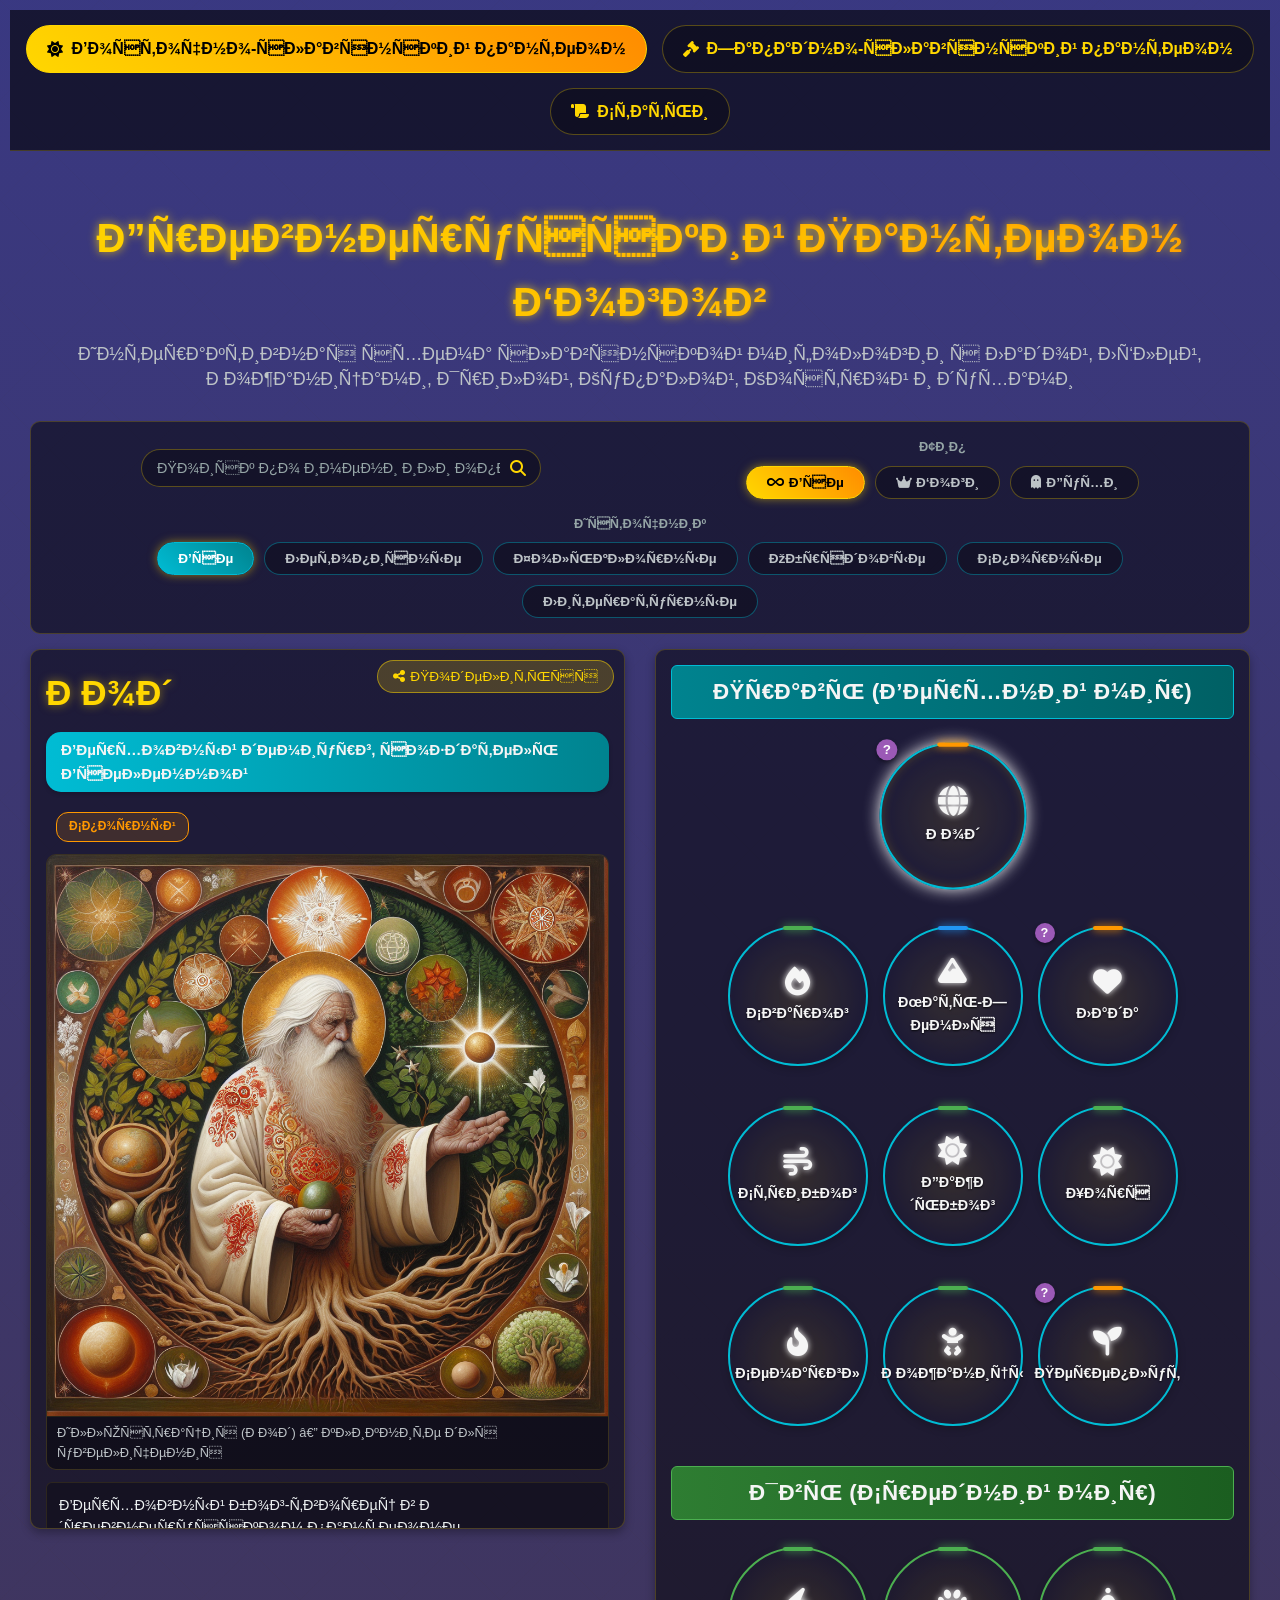
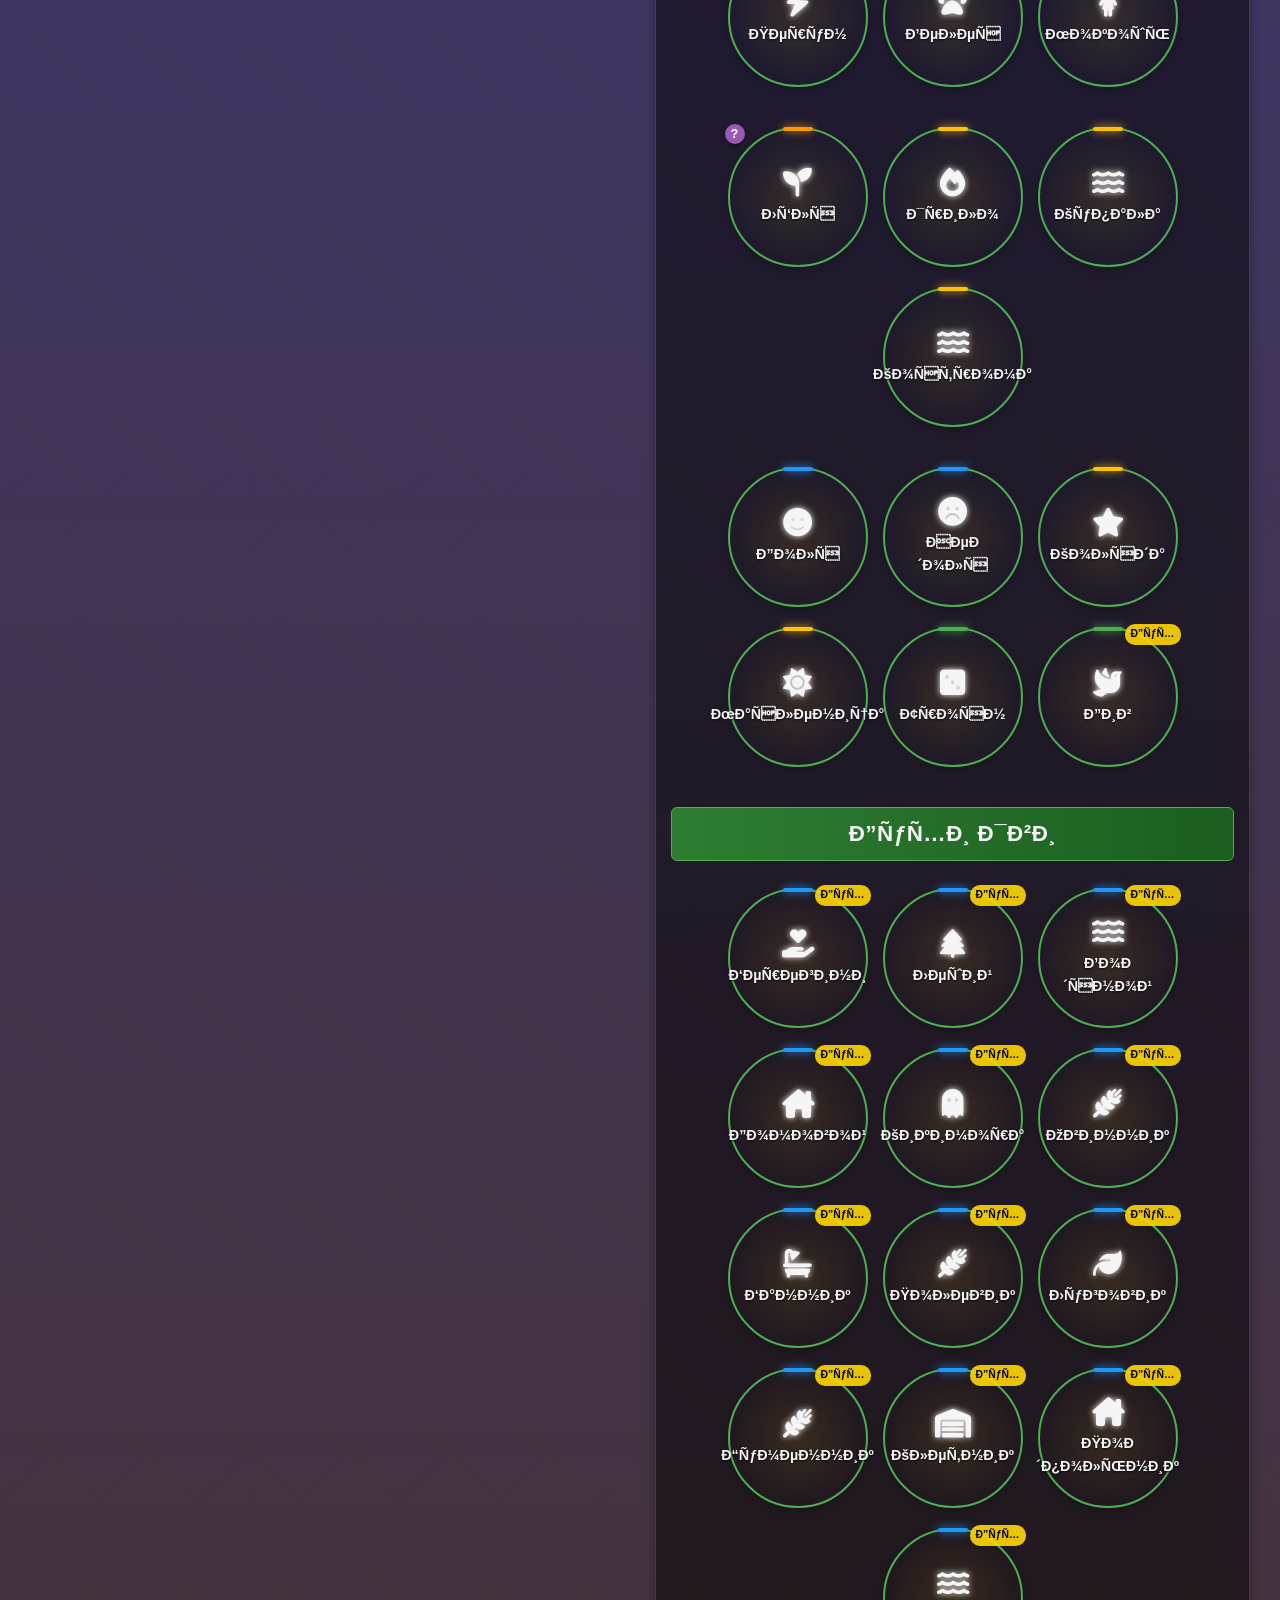
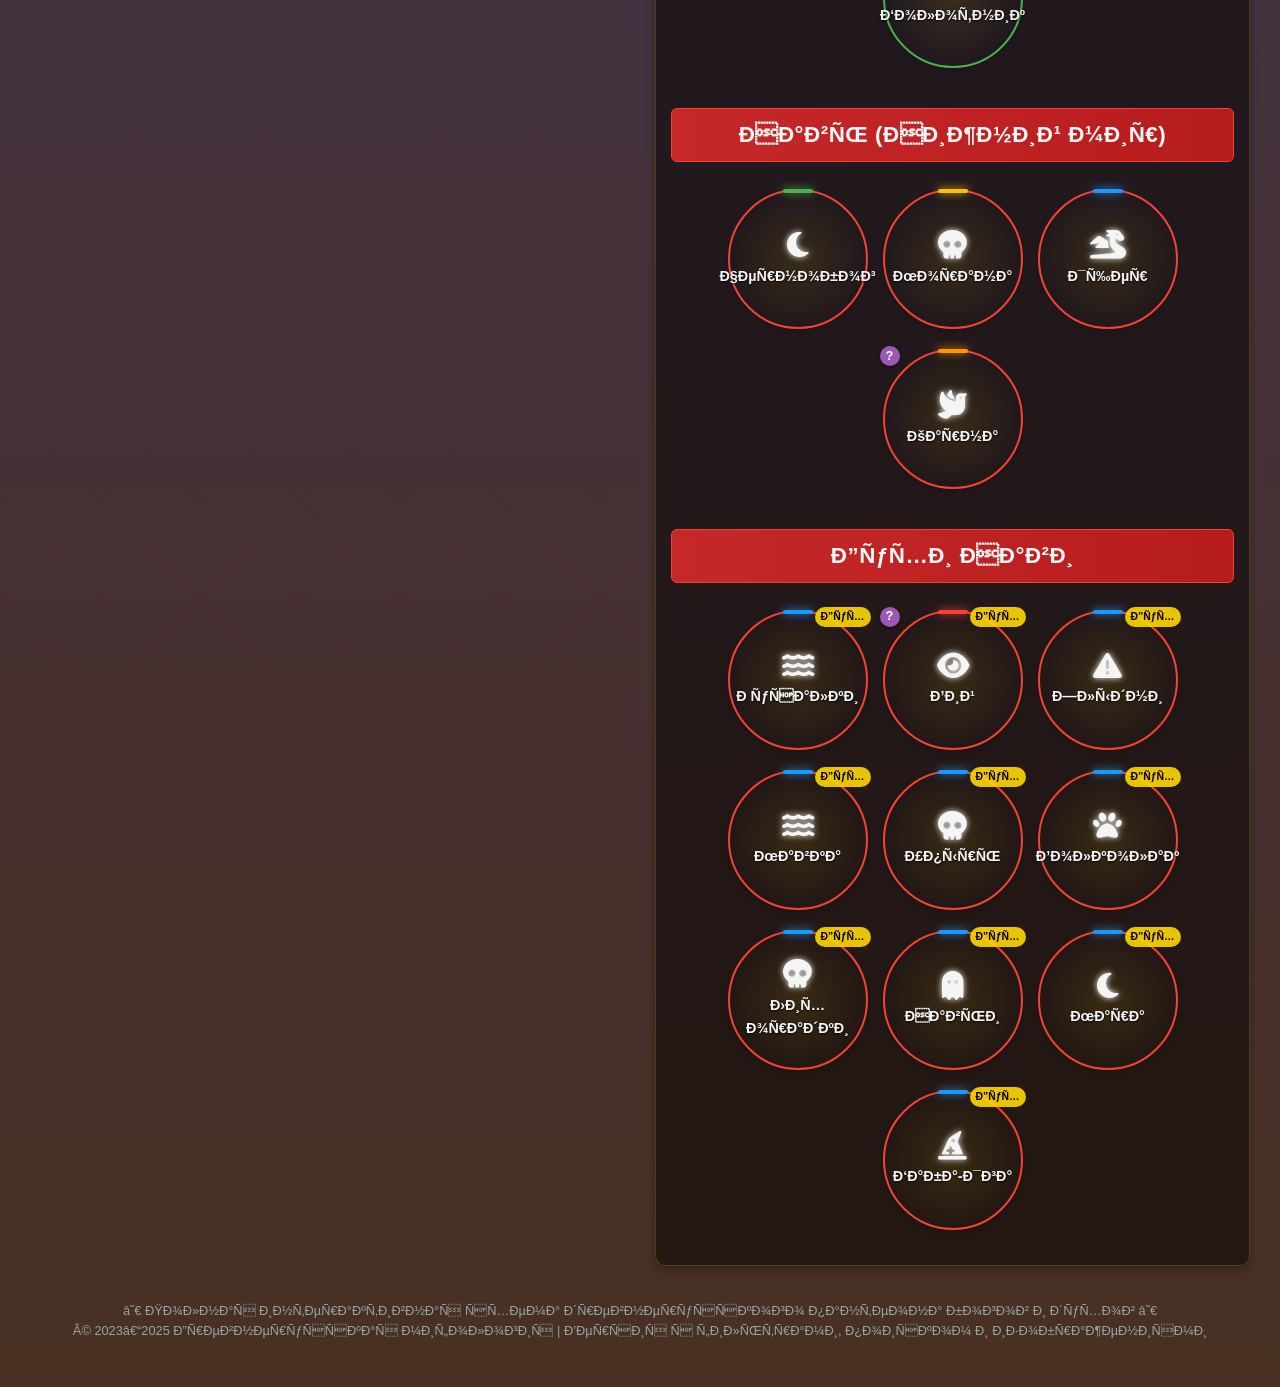
==== commit 15fc4a60: "Update index.html" ====
--- a/index.html
+++ b/index.html
@@ -27,20 +27,15 @@
     <meta name="viewport" content="width=device-width, initial-scale=1.0">
     <title>Древнерусский Пантеон Богов</title>
     
-        <!-- 🔽 СНИППЕТЫ ДЛЯ СОЦСЕТЕЙ И ПОИСКОВИКОВ 🔽 -->
-    <!-- Open Graph (для соцсетей: VK, Telegram, Facebook и т.д.) -->
-<!-- 🔹 SEO-дополнения (добавить в <head>) -->
-<meta name="description" content="Интерактивная схема славянской мифологии: боги, духи, родственные связи и сферы влияния. Род, Перун, Велес, Лада, Домовой и другие персонажи древнерусского пантеона.">
-<meta name="keywords" content="славянские боги, мифология, Род, Перун, Велес, Лада, древняя Русь, язычество, пантеон, духи, интерактивная схема">
+    <meta name="description" content="Интерактивная схема славянской мифологии: боги, духи, родственные связи и сферы влияния. Род, Перун, Велес, Лада, Домовой и другие персонажи древнерусского пантеона.">
+    <meta name="keywords" content="славянские боги, мифология, Род, Перун, Велес, Лада, древняя Русь, язычество, пантеон, духи, интерактивная схема">
 <link rel="canonical" href="https://ryabkovevgeny.github.io/russgods/">
 
-<!-- 🔹 Twitter Card (для красивых превью в Telegram) -->
 <meta name="twitter:card" content="summary_large_image">
 <meta name="twitter:title" content="Древнерусский Пантеон Богов">
 <meta name="twitter:description" content="Интерактивная схема славянской мифологии: боги, духи, родственные связи">
 <meta name="twitter:image" content="https://ryabkovevgeny.github.io/russgods/images/social-preview.jpg">
 
-<!-- 🔹 Ускорение загрузки внешних ресурсов -->
 <link rel="preconnect" href="https://fonts.googleapis.com">
 <link rel="preconnect" href="https://fonts.gstatic.com" crossorigin>
 <link rel="dns-prefetch" href="//mc.yandex.ru">
@@ -52,7 +47,6 @@
     <meta property="og:url" content="https://ryabkovevgeny.github.io/russgods/" />
     <meta property="og:type" content="website" />
 
-    <!-- Schema.org JSON-LD (для поисковиков: Google, Yandex) -->
     <script type="application/ld+json">
     {
       "@context": "https://schema.org",
@@ -63,7 +57,6 @@
       "thumbnailUrl": "https://ryabkovevgeny.github.io/russgods/images/social-preview.jpg"
     }
     </script>
-    <!-- 🔼 КОНЕЦ СНИППЕТОВ 🔼 -->
     
     <link rel="stylesheet" href="https://cdnjs.cloudflare.com/ajax/libs/font-awesome/6.4.0/css/all.min.css">
     <style>
@@ -99,7 +92,6 @@
 
         .slavic-subtitle { font-size: 0.9rem; color: #bdc3c7; max-width: 100%; margin: 0 auto; line-height: 1.4; padding: 0 5px; }
 
-        /* Панель управления */
         .control-panel {
             background: rgba(0, 0, 0, 0.5);
             border-radius: 10px;
@@ -107,7 +99,7 @@
             margin-bottom: 15px;
             border: 1px solid rgba(255, 215, 0, 0.2);
         }
-        .controls-wrapper { display: flex; flex-wrap: wrap; gap: 15px; align-items: center; justify-content: center; }
+        .controls-wrapper { display: flex; flex-wrap: wrap; gap: 15px; align-items: center; justify-content: space-around; }
 
         .search-container { flex: 1; min-width: 200px; max-width: 400px; position: relative; }
         .search-input {
@@ -119,7 +111,9 @@
         .search-input::placeholder { color: #95a5a6; }
         .search-icon { position: absolute; right: 15px; top: 50%; transform: translateY(-50%); color: #ffd700; pointer-events: none; }
 
-        .filter-buttons { display: flex; gap: 10px; flex-wrap: wrap; }
+        .filter-group { display: flex; flex-direction: column; align-items: center; gap: 8px; }
+        .filter-label { font-size: 0.8rem; color: #95a5a6; font-weight: bold; }
+        .filter-buttons { display: flex; gap: 10px; flex-wrap: wrap; justify-content: center; }
         .filter-btn {
             padding: 8px 20px; border: 1px solid rgba(255, 215, 0, 0.3); background: rgba(0, 0, 0, 0.3);
             color: #bdc3c7; border-radius: 20px; cursor: pointer; transition: all 0.3s;
@@ -130,6 +124,9 @@
             background: linear-gradient(45deg, #ffd700, #ff8c00); color: #000;
             border-color: #ffd700; box-shadow: 0 0 10px rgba(255, 215, 0, 0.5);
         }
+        .filter-btn-source { border-color: rgba(0, 188, 212, 0.4); }
+        .filter-btn-source:hover { border-color: #00bcd4; color: #00bcd4; }
+        .filter-btn-source.active { background: linear-gradient(45deg, #00bcd4, #00838f); color: #fff; border-color: #00bcd4; }
 
         .main-content { display: flex; flex-direction: column; gap: 15px; margin-top: 10px; }
         .detail-container {
@@ -170,6 +167,25 @@
             position: absolute; top: -5px; right: -5px; background: rgba(255, 215, 0, 0.9);
             color: #000; font-size: 0.65rem; padding: 2px 6px; border-radius: 10px; font-weight: bold;
         }
+        .deity-disputed-badge { position: absolute; top: -5px; left: -5px; background: #9b59b6; color: #fff; width: 20px; height: 20px; border-radius: 50%; font-size: 0.8rem; font-weight: bold; display: flex; align-items: center; justify-content: center; cursor: help; box-shadow: 0 2px 4px rgba(0,0,0,0.4); }
+
+        /* 🎨 ЦВЕТОВЫЕ ИНДИКАТОРЫ ИСТОЧНИКА НА КАРТОЧКАХ */
+        .deity-card::before {
+            content: '';
+            position: absolute;
+            top: -2px; left: 50%; transform: translateX(-50%);
+            width: 30px; height: 4px; border-radius: 2px;
+            box-shadow: 0 0 8px currentColor;
+        }
+        .deity-card.source-letopis::before,
+        .deity-card.source-attested::before,
+        .deity-card.source-common-slavic::before { background: #4caf50; color: #4caf50; }
+        .deity-card.source-folklor::before,
+        .deity-card.source-folklore::before { background: #2196f3; color: #2196f3; }
+        .deity-card.source-obryad::before { background: #ffc107; color: #ffc107; }
+        .deity-card.source-spornoe::before,
+        .deity-card.source-hypothetical::before { background: #ff9800; color: #ff9800; }
+        .deity-card.source-literatura::before { background: #f44336; color: #f44336; }
 
         .praw .deity-card { border: 2px solid #00bcd4; }
         .jaw .deity-card { border: 2px solid #4caf50; }
@@ -187,19 +203,26 @@
         .jaw-bg { background: linear-gradient(to right, #4caf50, #2e7d32); }
         .naw-bg { background: linear-gradient(to right, #f44336, #c62828); }
 
-        /* Блок изображения в деталях */
-        .deity-figure {
-            margin-bottom: 12px; border-radius: 10px; overflow: hidden;
-            border: 1px solid rgba(255, 215, 0, 0.15); background: rgba(0, 0, 0, 0.25);
-        }
-        .deity-image {
-            width: 100%; aspect-ratio: 1 / 1; object-fit: cover; display: block;
-            background: rgba(0,0,0,0.15);
-        }
-        .deity-caption {
-            font-size: 0.8rem; color: #bdc3c7; padding: 6px 10px;
-            background: rgba(0,0,0, 0.25); border-top: 1px solid rgba(255, 215, 0, 0.1);
-        }
+        /* 🎨 ИНДИКАТОР ИСТОЧНИКА В ДЕТАЛЯХ */
+        .source-badge {
+            display: inline-flex; align-items: center; gap: 6px;
+            font-size: 0.75rem; padding: 4px 12px; border-radius: 12px;
+            margin-left: 10px; font-weight: 600;
+            border: 1px solid currentColor;
+        }
+        .source-badge.letopis { color: #4caf50; background: rgba(76, 175, 80, 0.15); }
+        .source-badge.folklor { color: #2196f3; background: rgba(33, 150, 243, 0.15); }
+        .source-badge.obryad { color: #ffc107; background: rgba(255, 193, 7, 0.15); }
+        .source-badge.spornoe { color: #ff9800; background: rgba(255, 152, 0, 0.15); }
+        .source-badge.literatura { color: #f44336; background: rgba(244, 67, 54, 0.15); }
+        .source-badge.attested { color: #4caf50; background: rgba(76, 175, 80, 0.15); }
+        .source-badge.folklore { color: #2196f3; background: rgba(33, 150, 243, 0.15); }
+        .source-badge.hypothetical { color: #ff9800; background: rgba(255, 152, 0, 0.15); }
+        .source-badge.common-slavic { color: #4caf50; background: rgba(76, 175, 80, 0.15); }
+
+        .deity-figure { margin-bottom: 12px; border-radius: 10px; overflow: hidden; border: 1px solid rgba(255, 215, 0, 0.15); background: rgba(0, 0, 0, 0.25); }
+        .deity-image { width: 100%; aspect-ratio: 1 / 1; object-fit: cover; display: block; background: rgba(0,0,0,0.15); }
+        .deity-caption { font-size: 0.8rem; color: #bdc3c7; padding: 6px 10px; background: rgba(0,0,0, 0.25); border-top: 1px solid rgba(255, 215, 0, 0.1); }
 
         .deity-description {
             font-size: 0.9rem; line-height: 1.5; margin-bottom: 15px; color: #ecf0f1;
@@ -239,7 +262,6 @@
         .search-result-name { font-weight: bold; color: #ffd700; }
         .search-result-desc { font-size: 0.8rem; color: #95a5a6; }
 
-        /* Медиа */
         @media (min-width: 600px) {
             .slavic-title { font-size: 2rem; }
             .slavic-subtitle { font-size: 1rem; }
@@ -275,18 +297,16 @@
     </style>
 </head>
 <body>
-<!-- ИЗМЕНЕННАЯ НАВИГАЦИЯ -->
 <nav class="main-nav" style="
     background: rgba(0, 0, 0, 0.6);
     padding: 15px;
     margin-bottom: 20px;
     display: flex;
     justify-content: center;
-    flex-wrap: wrap; /* Добавлено для мобильных устройств */
+    flex-wrap: wrap;
     gap: 15px;
     border-bottom: 1px solid rgba(255, 215, 0, 0.2);
 ">
-    <!-- Кнопка 1: Восточно-славянский пантеон (текущая страница) -->
     <a href="index.html" class="nav-link" style="
         padding: 10px 20px;
         background: linear-gradient(45deg, #ffd700, #ff8c00);
@@ -301,11 +321,9 @@
         transition: all 0.3s;
     ">
         <i class="fas fa-sun"></i>
-        <!-- ТЕКСТ ИЗМЕНЕН -->
         <span>Восточно-славянский пантеон</span>
     </a>
 
-    <!-- Кнопка 2: Западно-славянский пантеон (новая страница) -->
     <a href="western.html" class="nav-link" style="
         padding: 10px 20px;
         background: rgba(0, 0, 0, 0.3);
@@ -320,11 +338,9 @@
         transition: all 0.3s;
     " onmouseover="this.style.background='rgba(255, 215, 0, 0.2)'" onmouseout="this.style.background='rgba(0, 0, 0, 0.3)'">
         <i class="fas fa-gavel"></i>
-        <!-- НОВАЯ КНОПКА -->
         <span>Западно-славянский пантеон</span>
     </a>
 
-    <!-- Кнопка 3: Статьи (без изменений) -->
     <a href="articles.html" class="nav-link" style="
         padding: 10px 20px;
         background: rgba(0, 0, 0, 0.3);
@@ -348,7 +364,6 @@
             <p class="slavic-subtitle">Интерактивная схема славянской мифологии с Ладой, Лёлей, Рожаницами, Ярилой, Купалой, Кострой и духами</p>
         </header>
 
-        <!-- Панель управления -->
         <div class="control-panel">
             <div class="controls-wrapper">
                 <div class="search-container">
@@ -356,10 +371,24 @@
                     <i class="search-icon fas fa-search"></i>
                     <div class="search-results" id="searchResults"></div>
                 </div>
-                <div class="filter-buttons">
-                    <button class="filter-btn active" data-filter="all"><i class="fas fa-infinity"></i><span>Все</span></button>
-                    <button class="filter-btn" data-filter="gods"><i class="fas fa-crown"></i><span>Боги</span></button>
-                    <button class="filter-btn" data-filter="spirits"><i class="fas fa-ghost"></i><span>Духи</span></button>
+                <div class="filter-group">
+                    <div class="filter-label">Тип</div>
+                    <div class="filter-buttons" id="type-filters">
+                        <button class="filter-btn active" data-filter="all"><i class="fas fa-infinity"></i><span>Все</span></button>
+                        <button class="filter-btn" data-filter="god"><i class="fas fa-crown"></i><span>Боги</span></button>
+                        <button class="filter-btn" data-filter="spirit"><i class="fas fa-ghost"></i><span>Духи</span></button>
+                    </div>
+                </div>
+                <div class="filter-group">
+                    <div class="filter-label">Источник</div>
+                    <div class="filter-buttons" id="source-filters">
+                        <button class="filter-btn filter-btn-source active" data-source-filter="all">Все</button>
+                        <button class="filter-btn filter-btn-source" data-source-filter="letopis">Летописные</button>
+                        <button class="filter-btn filter-btn-source" data-source-filter="folklor">Фольклорные</button>
+                        <button class="filter-btn filter-btn-source" data-source-filter="obryad">Обрядовые</button>
+                        <button class="filter-btn filter-btn-source" data-source-filter="spornoe">Спорные</button>
+                        <button class="filter-btn filter-btn-source" data-source-filter="literatura">Литературные</button>
+                    </div>
                 </div>
             </div>
         </div>
@@ -375,9 +404,11 @@
 
                 <div class="deity-detail" id="deity-detail">
                     <h2 class="deity-name" id="detail-name">Бог</h2>
-                    <div class="deity-level" id="detail-level">Уровень</div>
-
-                    <!-- Изображение персонажа -->
+                    <div style="display: flex; align-items: center; flex-wrap: wrap; gap: 8px; margin-bottom: 12px;">
+                        <div class="deity-level" id="detail-level">Уровень</div>
+                        <div class="source-badge" id="detail-source"></div>
+                    </div>
+
                     <figure class="deity-figure">
                         <img id="detail-image" class="deity-image" alt="" loading="lazy">
                         <figcaption id="detail-image-caption" class="deity-caption">Иллюстрация</figcaption>
@@ -402,105 +433,124 @@
                 </div>
             </div>
 
-            <!-- Древо (уровни + духи) -->
             <div class="tree-container">
                 <div class="pantheon-levels">
                     <!-- Правь -->
                     <div class="pantheon-level praw" data-level="praw">
                         <div class="world-title">Правь (Верхний мир)</div>
-                        <div class="deity-card" data-id="rod" data-type="god">
+                        <div class="deity-card source-spornoe" data-id="rod" data-type="god" data-source="spornoe">
                             <i class="deity-icon fas fa-globe"></i>
                             <div class="deity-card-name">Род</div>
+                            <div class="deity-disputed-badge" title="Спорный статус верховного бога">?</div>
                         </div>
                     </div>
                     <div class="pantheon-level praw" data-level="praw">
-                        <div class="deity-card" data-id="svarog" data-type="god">
+                        <div class="deity-card source-letopis" data-id="svarog" data-type="god" data-source="letopis">
                             <i class="deity-icon fas fa-fire"></i>
                             <div class="deity-card-name">Сварог</div>
                         </div>
-                        <div class="deity-card" data-id="mat-zemlya" data-type="god">
+                        <div class="deity-card source-folklor" data-id="mat-zemlya" data-type="god" data-source="folklor">
                             <i class="deity-icon fas fa-mountain"></i>
                             <div class="deity-card-name">Мать-Земля</div>
                         </div>
-                        <div class="deity-card" data-id="lada" data-type="god">
+                        <div class="deity-card source-spornoe" data-id="lada" data-type="god" data-source="spornoe">
                             <i class="deity-icon fas fa-heart"></i>
                             <div class="deity-card-name">Лада</div>
+                            <div class="deity-disputed-badge" title="Спорная богиня, известна в основном по фольклору">?</div>
                         </div>
                     </div>
                     <div class="pantheon-level praw" data-level="praw">
-                        <div class="deity-card" data-id="stribog" data-type="god">
+                        <div class="deity-card source-letopis" data-id="stribog" data-type="god" data-source="letopis">
                             <i class="deity-icon fas fa-wind"></i>
                             <div class="deity-card-name">Стрибог</div>
                         </div>
-                        <div class="deity-card" data-id="dazhdbog" data-type="god">
+                        <div class="deity-card source-letopis" data-id="dazhdbog" data-type="god" data-source="letopis">
                             <i class="deity-icon fas fa-sun"></i>
                             <div class="deity-card-name">Даждьбог</div>
                         </div>
-                        <div class="deity-card" data-id="hors" data-type="god">
+                        <div class="deity-card source-letopis" data-id="hors" data-type="god" data-source="letopis">
                             <i class="deity-icon fas fa-sun"></i>
                             <div class="deity-card-name">Хорс</div>
                         </div>
                     </div>
                     <div class="pantheon-level praw" data-level="praw">
-                        <div class="deity-card" data-id="semargl" data-type="god">
+                        <div class="deity-card source-letopis" data-id="semargl" data-type="god" data-source="letopis">
                             <i class="deity-icon fas fa-fire-flame-curved"></i>
                             <div class="deity-card-name">Семаргл</div>
                         </div>
-                        <div class="deity-card" data-id="rojanicy" data-type="god">
+                        <div class="deity-card source-letopis" data-id="rojanicy" data-type="god" data-source="letopis">
                             <i class="deity-icon fas fa-baby"></i>
                             <div class="deity-card-name">Рожаницы</div>
                         </div>
+                        <div class="deity-card source-spornoe" data-id="pereplut" data-type="god" data-source="spornoe">
+                            <i class="deity-icon fas fa-seedling"></i>
+                            <div class="deity-card-name">Переплут</div>
+                            <div class="deity-disputed-badge" title="Упоминается в поучениях, функции неясны">?</div>
+                        </div>
                     </div>
 
                     <!-- Явь -->
                     <div class="pantheon-level jaw" data-level="jaw">
                         <div class="world-title">Явь (Средний мир)</div>
-                        <div class="deity-card" data-id="perun" data-type="god"><i class="deity-icon fas fa-bolt"></i><div class="deity-card-name">Перун</div></div>
-                        <div class="deity-card" data-id="veles" data-type="god"><i class="deity-icon fas fa-paw"></i><div class="deity-card-name">Велес</div></div>
-                        <div class="deity-card" data-id="mokosh" data-type="god"><i class="deity-icon fas fa-person-dress"></i><div class="deity-card-name">Мокошь</div></div>
+                        <div class="deity-card source-letopis" data-id="perun" data-type="god" data-source="letopis"><i class="deity-icon fas fa-bolt"></i><div class="deity-card-name">Перун</div></div>
+                        <div class="deity-card source-letopis" data-id="veles" data-type="god" data-source="letopis"><i class="deity-icon fas fa-paw"></i><div class="deity-card-name">Велес</div></div>
+                        <div class="deity-card source-letopis" data-id="mokosh" data-type="god" data-source="letopis"><i class="deity-icon fas fa-person-dress"></i><div class="deity-card-name">Мокошь</div></div>
                     </div>
                     <div class="pantheon-level jaw" data-level="jaw">
-                        <div class="deity-card" data-id="lelya" data-type="god"><i class="deity-icon fas fa-seedling"></i><div class="deity-card-name">Лёля</div></div>
-                        <div class="deity-card" data-id="yarilo" data-type="god"><i class="deity-icon fas fa-fire"></i><div class="deity-card-name">Ярило</div></div>
-                        <div class="deity-card" data-id="kupala" data-type="god"><i class="deity-icon fas fa-water"></i><div class="deity-card-name">Купала</div></div>
-                        <div class="deity-card" data-id="kostroma" data-type="god"><i class="deity-icon fas fa-water"></i><div class="deity-card-name">Кострома</div></div>
+                        <div class="deity-card source-spornoe" data-id="lelya" data-type="god" data-source="spornoe"><i class="deity-icon fas fa-seedling"></i><div class="deity-card-name">Лёля</div><div class="deity-disputed-badge" title="Спорная богиня, известна по песенным припевам">?</div></div>
+                        <div class="deity-card source-obryad" data-id="yarilo" data-type="god" data-source="obryad"><i class="deity-icon fas fa-fire"></i><div class="deity-card-name">Ярило</div></div>
+                        <div class="deity-card source-obryad" data-id="kupala" data-type="god" data-source="obryad"><i class="deity-icon fas fa-water"></i><div class="deity-card-name">Купала</div></div>
+                        <div class="deity-card source-obryad" data-id="kostroma" data-type="god" data-source="obryad"><i class="deity-icon fas fa-water"></i><div class="deity-card-name">Кострома</div></div>
                     </div>
                     <div class="pantheon-level jaw" data-level="jaw">
-                        <div class="deity-card" data-id="yarovit" data-type="god"><i class="deity-icon fas fa-shield-halved"></i><div class="deity-card-name">Яровит</div></div>
-                        <div class="deity-card" data-id="dolya" data-type="god"><i class="deity-icon fas fa-face-smile"></i><div class="deity-card-name">Доля</div></div>
-                        <div class="deity-card" data-id="nedolya" data-type="god"><i class="deity-icon fas fa-face-frown"></i><div class="deity-card-name">Недоля</div></div>
+                        <div class="deity-card source-folklor" data-id="dolya" data-type="god" data-source="folklor"><i class="deity-icon fas fa-face-smile"></i><div class="deity-card-name">Доля</div></div>
+                        <div class="deity-card source-folklor" data-id="nedolya" data-type="god" data-source="folklor"><i class="deity-icon fas fa-face-frown"></i><div class="deity-card-name">Недоля</div></div>
+                        <div class="deity-card source-obryad" data-id="kolyada" data-type="god" data-source="obryad"><i class="deity-icon fas fa-star"></i><div class="deity-card-name">Коляда</div></div>
+                        <div class="deity-card source-obryad" data-id="maslenitsa" data-type="god" data-source="obryad"><i class="deity-icon fas fa-sun"></i><div class="deity-card-name">Масленица</div></div>
+                        <div class="deity-card source-letopis" data-id="trojan" data-type="god" data-source="letopis"><i class="deity-icon fas fa-dice-three"></i><div class="deity-card-name">Троян</div></div>
+                        <div class="deity-card source-letopis" data-id="div" data-type="spirit" data-source="letopis"><i class="deity-icon fas fa-dove"></i><div class="deity-card-name">Див</div><div class="deity-type-badge">Дух</div></div>
                     </div>
 
                     <!-- Духи Яви -->
                     <div class="pantheon-level jaw" data-level="jaw-spirits">
                         <div class="world-title">Духи Яви</div>
-                        <div class="deity-card" data-id="beregini" data-type="spirit"><i class="deity-icon fas fa-hand-holding-heart"></i><div class="deity-card-name">Берегини</div><div class="deity-type-badge">Дух</div></div>
-                        <div class="deity-card" data-id="leshy" data-type="spirit"><i class="deity-icon fas fa-tree"></i><div class="deity-card-name">Леший</div><div class="deity-type-badge">Дух</div></div>
-                        <div class="deity-card" data-id="vodyanoy" data-type="spirit"><i class="deity-icon fas fa-water"></i><div class="deity-card-name">Водяной</div><div class="deity-type-badge">Дух</div></div>
-                        <div class="deity-card" data-id="domovoy" data-type="spirit"><i class="deity-icon fas fa-house-chimney"></i><div class="deity-card-name">Домовой</div><div class="deity-type-badge">Дух</div></div>
-                        <div class="deity-card" data-id="kikimora" data-type="spirit"><i class="deity-icon fas fa-ghost"></i><div class="deity-card-name">Кикимора</div><div class="deity-type-badge">Дух</div></div>
-                        <div class="deity-card" data-id="ovinnik" data-type="spirit"><i class="deity-icon fas fa-wheat-awn"></i><div class="deity-card-name">Овинник</div><div class="deity-type-badge">Дух</div></div>
-                        <div class="deity-card" data-id="bannik" data-type="spirit"><i class="deity-icon fas fa-bath"></i><div class="deity-card-name">Банник</div><div class="deity-type-badge">Дух</div></div>
-                        <div class="deity-card" data-id="polevik" data-type="spirit"><i class="deity-icon fas fa-wheat-awn"></i><div class="deity-card-name">Полевик</div><div class="deity-type-badge">Дух</div></div>
-                        <div class="deity-card" data-id="lugovik" data-type="spirit"><i class="deity-icon fas fa-leaf"></i><div class="deity-card-name">Луговик</div><div class="deity-type-badge">Дух</div></div>
+                        <div class="deity-card source-folklor" data-id="beregini" data-type="spirit" data-source="folklor"><i class="deity-icon fas fa-hand-holding-heart"></i><div class="deity-card-name">Берегини</div><div class="deity-type-badge">Дух</div></div>
+                        <div class="deity-card source-folklor" data-id="leshy" data-type="spirit" data-source="folklor"><i class="deity-icon fas fa-tree"></i><div class="deity-card-name">Леший</div><div class="deity-type-badge">Дух</div></div>
+                        <div class="deity-card source-folklor" data-id="vodyanoy" data-type="spirit" data-source="folklor"><i class="deity-icon fas fa-water"></i><div class="deity-card-name">Водяной</div><div class="deity-type-badge">Дух</div></div>
+                        <div class="deity-card source-folklor" data-id="domovoy" data-type="spirit" data-source="folklor"><i class="deity-icon fas fa-house-chimney"></i><div class="deity-card-name">Домовой</div><div class="deity-type-badge">Дух</div></div>
+                        <div class="deity-card source-folklor" data-id="kikimora" data-type="spirit" data-source="folklor"><i class="deity-icon fas fa-ghost"></i><div class="deity-card-name">Кикимора</div><div class="deity-type-badge">Дух</div></div>
+                        <div class="deity-card source-folklor" data-id="ovinnik" data-type="spirit" data-source="folklor"><i class="deity-icon fas fa-wheat-awn"></i><div class="deity-card-name">Овинник</div><div class="deity-type-badge">Дух</div></div>
+                        <div class="deity-card source-folklor" data-id="bannik" data-type="spirit" data-source="folklor"><i class="deity-icon fas fa-bath"></i><div class="deity-card-name">Банник</div><div class="deity-type-badge">Дух</div></div>
+                        <div class="deity-card source-folklor" data-id="polevik" data-type="spirit" data-source="folklor"><i class="deity-icon fas fa-wheat-awn"></i><div class="deity-card-name">Полевик</div><div class="deity-type-badge">Дух</div></div>
+                        <div class="deity-card source-folklor" data-id="lugovik" data-type="spirit" data-source="folklor"><i class="deity-icon fas fa-leaf"></i><div class="deity-card-name">Луговик</div><div class="deity-type-badge">Дух</div></div>
+                        <div class="deity-card source-folklor" data-id="gumennik" data-type="spirit" data-source="folklor"><i class="deity-icon fas fa-wheat-awn"></i><div class="deity-card-name">Гуменник</div><div class="deity-type-badge">Дух</div></div>
+                        <div class="deity-card source-folklor" data-id="kletnik" data-type="spirit" data-source="folklor"><i class="deity-icon fas fa-warehouse"></i><div class="deity-card-name">Клетник</div><div class="deity-type-badge">Дух</div></div>
+                        <div class="deity-card source-folklor" data-id="podpolye" data-type="spirit" data-source="folklor"><i class="deity-icon fas fa-house-chimney"></i><div class="deity-card-name">Подпольник</div><div class="deity-type-badge">Дух</div></div>
+                        <div class="deity-card source-folklor" data-id="bolotnik" data-type="spirit" data-source="folklor"><i class="deity-icon fas fa-water"></i><div class="deity-card-name">Болотник</div><div class="deity-type-badge">Дух</div></div>
                     </div>
 
                     <!-- Навь -->
                     <div class="pantheon-level naw" data-level="naw">
                         <div class="world-title">Навь (Нижний мир)</div>
-                        <div class="deity-card" data-id="chernobog" data-type="god"><i class="deity-icon fas fa-moon"></i><div class="deity-card-name">Чернобог</div></div>
-                        <div class="deity-card" data-id="mora" data-type="god"><i class="deity-icon fas fa-skull"></i><div class="deity-card-name">Морана</div></div>
-                        <div class="deity-card" data-id="yascher" data-type="god"><i class="deity-icon fas fa-dragon"></i><div class="deity-card-name">Ящер</div></div>
-                        <!-- ДОБАВЛЕНА КАРНА -->
-                        <div class="deity-card" data-id="karna" data-type="god"><i class="deity-icon fas fa-dove"></i><div class="deity-card-name">Карна</div></div>
+                        <div class="deity-card source-letopis" data-id="chernobog" data-type="god" data-source="letopis"><i class="deity-icon fas fa-moon"></i><div class="deity-card-name">Чернобог</div></div>
+                        <div class="deity-card source-obryad" data-id="mora" data-type="god" data-source="obryad"><i class="deity-icon fas fa-skull"></i><div class="deity-card-name">Морана</div></div>
+                        <div class="deity-card source-folklor" data-id="yascher" data-type="god" data-source="folklor"><i class="deity-icon fas fa-dragon"></i><div class="deity-card-name">Ящер</div></div>
+                        <div class="deity-card source-spornoe" data-id="karna" data-type="god" data-source="spornoe"><i class="deity-icon fas fa-dove"></i><div class="deity-card-name">Карна</div><div class="deity-disputed-badge" title="Спорная богиня, известна по поздним источникам">?</div></div>
                     </div>
 
                     <!-- Духи Нави -->
                     <div class="pantheon-level naw" data-level="naw-spirits">
                         <div class="world-title">Духи Нави</div>
-                        <div class="deity-card" data-id="rusalki" data-type="spirit"><i class="deity-icon fas fa-water"></i><div class="deity-card-name">Русалки</div><div class="deity-type-badge">Дух</div></div>
-                        <div class="deity-card" data-id="viy" data-type="spirit"><i class="deity-icon fas fa-eye"></i><div class="deity-card-name">Вий</div><div class="deity-type-badge">Дух</div></div>
-                        <div class="deity-card" data-id="zlydni" data-type="spirit"><i class="deity-icon fas fa-triangle-exclamation"></i><div class="deity-card-name">Злыдни</div><div class="deity-type-badge">Дух</div></div>
+                        <div class="deity-card source-folklor" data-id="rusalki" data-type="spirit" data-source="folklor"><i class="deity-icon fas fa-water"></i><div class="deity-card-name">Русалки</div><div class="deity-type-badge">Дух</div></div>
+                        <div class="deity-card source-literatura" data-id="viy" data-type="spirit" data-source="literatura"><i class="deity-icon fas fa-eye"></i><div class="deity-card-name">Вий</div><div class="deity-type-badge">Дух</div><div class="deity-disputed-badge" title="Литературный персонаж Гоголя">?</div></div>
+                        <div class="deity-card source-folklor" data-id="zlydni" data-type="spirit" data-source="folklor"><i class="deity-icon fas fa-triangle-exclamation"></i><div class="deity-card-name">Злыдни</div><div class="deity-type-badge">Дух</div></div>
+                        <div class="deity-card source-folklor" data-id="mavka" data-type="spirit" data-source="folklor"><i class="deity-icon fas fa-water"></i><div class="deity-card-name">Мавка</div><div class="deity-type-badge">Дух</div></div>
+                        <div class="deity-card source-folklor" data-id="upyr" data-type="spirit" data-source="folklor"><i class="deity-icon fas fa-skull"></i><div class="deity-card-name">Упырь</div><div class="deity-type-badge">Дух</div></div>
+                        <div class="deity-card source-folklor" data-id="volkolak" data-type="spirit" data-source="folklor"><i class="deity-icon fas fa-paw"></i><div class="deity-card-name">Волколак</div><div class="deity-type-badge">Дух</div></div>
+                        <div class="deity-card source-folklor" data-id="likhoradki" data-type="spirit" data-source="folklor"><i class="deity-icon fas fa-skull"></i><div class="deity-card-name">Лихорадки</div><div class="deity-type-badge">Дух</div></div>
+                        <div class="deity-card source-folklor" data-id="navyi" data-type="spirit" data-source="folklor"><i class="deity-icon fas fa-ghost"></i><div class="deity-card-name">Навьи</div><div class="deity-type-badge">Дух</div></div>
+                        <div class="deity-card source-folklor" data-id="mara" data-type="spirit" data-source="folklor"><i class="deity-icon fas fa-moon"></i><div class="deity-card-name">Мара</div><div class="deity-type-badge">Дух</div></div>
+                        <div class="deity-card source-folklor" data-id="baba-yaga" data-type="spirit" data-source="folklor"><i class="deity-icon fas fa-hat-wizard"></i><div class="deity-card-name">Баба-Яга</div><div class="deity-type-badge">Дух</div></div>
                     </div>
                 </div>
             </div>
@@ -513,54 +563,80 @@
     </div>
 
     <script>
-        // Данные (сокращено: те же, что в предыдущей версии) — см. ниже, поле type: god|spirit
+        // ======= ДАННЫЕ С ПОЛЕМ source (единый стандарт) =======
         const deitiesData = {
-            rod: { name: "Род", level: "praw-bg", title: "Верховный демиург, создатель Вселенной", description: "Верховный бог-творец в древнерусском пантеоне. Согласно реконструкциям Б.А. Рыбакова, Род воспринимался как источник жизни, создатель всего сущего. Он олицетворял единство всех живых существ и природных явлений. Культ Рода тесно связан с почитанием предков и семейных уз.", relations: [{type:"Дети",name:"Сварог",id:"svarog",icon:"child"},{type:"Дети",name:"Стрибог",id:"stribog",icon:"child"},{type:"Сотворенные",name:"Все божества",id:null,icon:"star"}], sphere: "Творение мира, жизненная сила, плодородие, судьба, время", cult: "Роду приносили жертвы в священных рощах. Следы культа сохранились в словах 'природа', 'родня', 'урожай'. После христианизации образ Рода слился с понятием Бога-отца.", type: "god" },
-            svarog: { name: "Сварог", level: "praw-bg", title: "Бог неба, огня и кузнечного ремесла", description: "Небесный бог-кузнец, отец огня и солнца. Сварог выковал небесный свод и подарил людям первые орудия труда. Считался отцом многих богов (Сварожичей) и покровителем ремесел, особенно кузнечного дела. По некоторым источникам, именно Сварог установил законы семейной жизни.", relations: [{type:"Отец",name:"Род",id:"rod",icon:"user"},{type:"Супруга",name:"Лада",id:"lada",icon:"heart"},{type:"Дети",name:"Даждьбог",id:"dazhdbog",icon:"child"},{type:"Дети",name:"Перун",id:"perun",icon:"child"},{type:"Дети",name:"Семаргл",id:"semargl",icon:"child"}], sphere: "Небо, небесный огонь, ремесла, закон, социальный порядок", cult: "Культ Сварога был особенно распространен среди ремесленников. Священным животным считался огненный петух. В честь Сварога разжигали священные костры и приносили дары кузнецам.", type: "god" },
-            "mat-zemlya": { name: "Мать-Сыра Земля", level: "praw-bg", title: "Богиня земли и плодородие", description: "Женское божество, олицетворение плодородной земли. Почиталась как мать всего живого. Считалось, что Земля чувствует ложь - отсюда обычай клятвы на земле. В народных поверьях 'стонет' перед бедствиями.", relations: [{type:"Сотворена",name:"Родом",id:"rod",icon:"user"},{type:"Дети",name:"Даждьбог",id:"dazhdbog",icon:"child"},{type:"Дети",name:"Мокошь",id:"mokosh",icon:"child"}], sphere: "Плодородие, земледелие, женское начало, исцеление, природные циклы", cult: "Земле кланялись, прося урожая, целовали землю в знак клятвы. Весной совершали обряды 'кормления земли'. После христианизации культ слился с почитанием Богородицы.", type: "god" },
-            lada: { name: "Лада", level: "praw-bg", title: "Богиня любви, весны и брака", description: "Верховная женская богиня, супруга Сварога, мать Лёли. Богиня красоты, любви и семейного благополучия. Покровительница весны, девичьей судьбы и брачных союзов. Ее имя связано со словами 'лад', 'согласие'.", relations: [{type:"Супруг",name:"Сварог",id:"svarog",icon:"heart"},{type:"Дочь",name:"Лёля",id:"lelya",icon:"female"},{type:"Связь",name:"Рожаницы",id:"rojanicy",icon:"baby"}], sphere: "Любовь, брак, весна, красота, гармония, плодородие", cult: "Ладе молились о счастливом браке и семейном благополучии. Весной в ее честь водили хороводы, плели венки. Главный праздник - Ладодение (6 мая). После христианизации образ слился с Богородицей.", type: "god" },
-            stribog: { name: "Стрибог", level: "praw-bg", title: "Повелитель ветров и пространства", description: "Бог ветров и воздушного пространства. Считался одним из древнейших богов, управляющим всеми ветрами на Земле. По некоторым реконструкциям, Стрибог распределял богатства между людьми. Ветры часто воспринимались как его внуки.", relations: [{type:"Отец",name:"Род",id:"rod",icon:"user"},{type:"Брат",name:"Сварог",id:"svarog",icon:"user-friends"}], sphere: "Ветры, воздушная стихия, пространство, распределение богатств", cult: "Моряки и земледельцы молились Стрибогу о попутном ветре и хорошей погоде. В жертву приносили ленты и муку, развеиваемые по ветру.", type: "god" },
-            dazhdbog: { name: "Даждьбог", level: "praw-bg", title: "Бог солнечного света и благополучия", description: "Солнечное божество, податель благ, один из главных богов киевского пантеона. Даждьбог ассоциировался с солнечным светом, теплом и плодородием. Считался покровителем Русской земли и княжеской власти.", relations: [{type:"Отец",name:"Сварог",id:"svarog",icon:"user"},{type:"Мать",name:"Мать-Земля",id:"mat-zemlya",icon:"female"},{type:"Сопутствует",name:"Хорс",id:"hors",icon:"sun"},{type:"Противник",name:"Морана",id:"mora",icon:"skull"}], sphere: "Солнечный свет, лето, урожай, благополучие, княжеская власть, дождь", cult: "Даждьбогу молились о богатом урожае и семейном благополучии. Праздники в его честь проводились летом.", type: "god" },
-            hors: { name: "Хорс", level: "praw-bg", title: "Бог солнечного диска", description: "Олицетворение солнечного диска, бог солнечного света. Часто упоминается вместе с Даждьбогом как дополняющая фигура.", relations: [{type:"Сопутствует",name:"Даждьбог",id:"dazhdbog",icon:"sun"},{type:"Брат",name:"Семаргл",id:"semargl",icon:"user-friends"}], sphere: "Солнечный диск, солнечный свет, движение светил, дневной цикл", cult: "Хорсу поклонялись с воздетыми к солнцу руками; символ — солнечное колесо.", type: "god" },
-            semargl: { name: "Семаргл", level: "praw-bg", title: "Огненный бог-посредник", description: "Загадочное божество, возможно, заимствованное из иранской мифологии (Симург). Изображался как крылатый пес или грифон.", relations: [{type:"Отец",name:"Сварог",id:"svarog",icon:"user"},{type:"Брат",name:"Хорс",id:"hors",icon:"user-friends"},{type:"Функция",name:"Охраняет семена",id:null,icon:"seedling"}], sphere: "Огонь, защита посевов, посредничество между мирами, домашний очаг", cult: "Жертвы при посеве и сборе урожая; огненные обереги для дома.", type: "god" },
-            rojanicy: { name: "Рожаницы", level: "praw-bg", title: "Богини судьбы и рождения", description: "Две или три богини, покровительницы рождения, судьбы и плодородия.", relations: [{type:"Связаны с",name:"Род",id:"rod",icon:"user"},{type:"Помощницы",name:"Лады",id:"lada",icon:"female"},{type:"Связь",name:"Мокошь",id:"mokosh",icon:"female"}], sphere: "Рождение, судьба, плодородие, женские ремесла, защита младенцев", cult: "Дары при родах и на крестины, первые стрижки волос.", type: "god" },
-
-            perun: { name: "Перун", level: "jaw-bg", title: "Бог-громовержец, покровитель воинов", description: "Грозное божество, управляющее громом и молниями. Покровитель князя и дружины.", relations: [{type:"Отец",name:"Сварог",id:"svarog",icon:"user"},{type:"Враг",name:"Велес",id:"veles",icon:"fist-raised"},{type:"Символ",name:"Дуб",id:null,icon:"tree"}], sphere: "Гроза, воинская доблесть, правосудие, княжеская власть, дубовые рощи", cult: "Жертвы под священными дубами; после христианизации — Илья-пророк.", type: "god" },
-            veles: { name: "Велес", level: "jaw-bg", title: "Бог мудрости, скота и подземного мира", description: "Покровитель домашних животных, богатства, торговли; бог мудрости и магии.", relations: [{type:"Враг",name:"Перун",id:"perun",icon:"fist-raised"},{type:"Супруга",name:"Мокошь",id:"mokosh",icon:"heart"},{type:"Сын",name:"Ярило",id:"yarilo",icon:"child"},{type:"Связан с",name:"Карна",id:"karna",icon:"heart"}], sphere: "Скот, богатство, торговля, мудрость, поэзия, магия, Нижний мир", cult: "Идолы в низинах, жертвы быками и овцами; христианский аналог — Власий.", type: "god" },
-            mokosh: { name: "Мокошь", level: "jaw-bg", title: "Богиня судьбы, плодородия и ткачества", description: "Покровительница женщин, судьбы и ремесел (прядение, ткачество).", relations: [{type:"Супруг",name:"Велес",id:"veles",icon:"heart"},{type:"Дочери",name:"Доля и Недоля",id:"dolya",icon:"female"}], sphere: "Судьба, плодородие, ткачество, женские занятия, вода, урожай", cult: "Молитвы о здоровье детей, удачном замужестве; образ слился с Параскевой Пятницей.", type: "god" },
-            lelya: { name: "Лёля", level: "jaw-bg", title: "Богиня весны, молодости и любви", description: "Дочь Лады; олицетворение пробуждения природы, цветения и девичьей любви.", relations: [{type:"Мать",name:"Лада",id:"lada",icon:"female"},{type:"Связь",name:"Ярило",id:"yarilo",icon:"heart"}], sphere: "Весна, молодость, любовь, красота, цветение, невинность", cult: "Хороводы, венки, выбор «Лёли»; выпечка в форме птиц.", type: "god" },
-            yarilo: { name: "Ярило", level: "jaw-bg", title: "Бог весеннего солнца и плодородия", description: "Олицетворял весеннее возрождение природы, страсть и плодородие.", relations: [{type:"Отец",name:"Велес",id:"veles",icon:"user"},{type:"Связь",name:"Лёля",id:"lelya",icon:"heart"}], sphere: "Весеннее солнце, страсть, плодородие, сексуальная энергия, земледелие", cult: "Весенние праздники с чучелом Ярилы — в конце весны сжигали/хоронили.", type: "god" },
-            kupala: { name: "Купала", level: "jaw-bg", title: "Бог летнего солнцеворота и любви", description: "Покровитель воды и трав; ночь на Иван Купалу — костры, купания, гадания.", relations: [{type:"Брат",name:"Ярило",id:"yarilo",icon:"user-friends"},{type:"Сестра",name:"Кострома",id:"kostroma",icon:"female"}], sphere: "Летнее солнцестояние, любовь, вода, травы, очищение, магические силы", cult: "Прыжки через костры, поиск цветка папоротника, сбор трав.", type: "god" },
-            kostroma: { name: "Кострома", level: "jaw-bg", title: "Богиня плодородия, лета и любви", description: "Сестра Купалы; символ увядания природы к концу лета.", relations: [{type:"Брат",name:"Купала",id:"kupala",icon:"user-friends"},{type:"Связь",name:"Морана",id:"mora",icon:"snowflake"}], sphere: "Лето, любовь, плодородие, вода, увядание природы", cult: "Обряд «проводы Костромы» — топление/сожжение чучела.", type: "god" },
-            yarovit: { name: "Яровит", level: "jaw-bg", title: "Бог плодородия и весеннего возрождения", description: "Западнославянский аналог Ярилы; покровитель урожая и воинской силы.", relations: [{type:"Аналог",name:"Ярило",id:"yarilo",icon:"user"}], sphere: "Плодородие, весеннее возрождение, воинская сила, защита урожая", cult: "Приношения мёда и хлеба, воинские состязания; золотой щит.", type: "god" },
-            dolya: { name: "Доля", level: "jaw-bg", title: "Богиня удачи и счастливой судьбы", description: "Персонификация удачи; прядет «золотую нить» судьбы трудолюбивым.", relations: [{type:"Мать",name:"Мокошь",id:"mokosh",icon:"female"},{type:"Сестра",name:"Недоля",id:"nedolya",icon:"female"}], sphere: "Счастливая судьба, удача, успех, благополучие", cult: "Просили благополучия; «заходит» к добрым и трудолюбивым.", type: "god" },
-            nedolya: { name: "Недоля", level: "jaw-bg", title: "Богиня несчастья и неудачной судьбы", description: "Персонификация бед и несчастий; плетёт рваную нить для ленивых.", relations: [{type:"Мать",name:"Мокошь",id:"mokosh",icon:"female"},{type:"Сестра",name:"Доля",id:"dolya",icon:"female"}], sphere: "Несчастливая судьба, неудачи, бедность, болезни", cult: "Обереги и очищение, порядок и трудолюбие в доме.", type: "god" },
-
-            chernobog: { name: "Чернобог", level: "naw-bg", title: "Владыка Нави, бог хаоса и разрушения", description: "Антипод светлых богов, воплощение мрака и смерти; часть цикла жизни-смерти.", relations: [{type:"Дочь",name:"Морана",id:"mora",icon:"female"},{type:"Служитель",name:"Ящер",id:"yascher",icon:"dragon"}], sphere: "Смерть, разрушение, хаос, темнота, Нижний мир", cult: "Жертвы в пещерах и оврагах; чёрные изображения.", type: "god" },
-            mora: { name: "Морана", level: "naw-bg", title: "Богиня смерти, зимы и ночи", description: "Олицетворение зимы и умирания природы; «умирает» весной, возрождается зимой.", relations: [{type:"Отец",name:"Чернобог",id:"chernobog",icon:"user"},{type:"Противник",name:"Даждьбог",id:"dazhdbog",icon:"fist-raised"},{type:"Связана с",name:"Карна",id:"karna",icon:"snowflake"}], sphere: "Смерть, зима, ночь, болезни, увядание", cult: "Сжигание/топление чучела в конце зимы.", type: "god" },
-            yascher: { name: "Ящер", level: "naw-bg", title: "Хранитель подземных вод", description: "Хтонический дракон/ящерица подземных вод и болот; может даровать дождь.", relations: [{type:"Повелитель",name:"Чернобог",id:"chernobog",icon:"user"}], sphere: "Подземные воды, болота, дожди, рыбные богатства", cult: "Жертвы в болота и озёра; первые уловы в дар.", type: "god" },
-            // ДОБАВЛЕНА КАРНА
-            karna: { name: "Карна", level: "naw-bg", title: "Богиня перехода, плакальщица и проводница душ", description: "Богиня, встречающая душу в момент смерти и сопровождающая её в загробный мир (Навь). Олицетворяет ритуальный плач и скорбь. Особо опекает души тех, кто умер не своей смертью. Действует в связке с Велесом, владыкой Нави.", relations: [{type:"Связана с",name:"Велес",id:"veles",icon:"heart"},{type:"Связана с",name:"Морана",id:"mora",icon:"snowflake"}], sphere: "Смерть, переход в загробный мир, плач, скорбь, возрождение", cult: "Карне молились об упокоении душ умерших. В её честь совершали плачи и причитания. После христианизации черты Карны перешли к образу Богородицы-плакальщицы.", type: "god" },
-
-            // Духи Яви
-            beregini: { name: "Берегини", level: "jaw-bg", title: "Духи-покровительницы берегов и вод", description: "Женские охранительные образы берегов, ключей и детей.", relations: [{type:"Связь",name:"Мать-Земля",id:"mat-zemlya",icon:"mountain"}], sphere: "Защита, вода, берега, источники, материнская опека, обереги", cult: "Ленты, холсты и хлеб у источников как дары.", type: "spirit" },
-            leshy: { name: "Леший", level: "jaw-bg", title: "Хозяин леса", description: "Повелевает зверями, может выводить или путать путников.", relations: [{type:"Связь",name:"Велес",id:"veles",icon:"tree"}], sphere: "Леса, звери, охота, тропы, защита природы", cult: "Дары на пнях: хлеб, соль, табак, монеты.", type: "spirit" },
-            vodyanoy: { name: "Водяной", level: "jaw-bg", title: "Хозяин рек и озёр", description: "Властитель глубин; благоволит рыбакам за дары.", relations: [{type:"Спутницы",name:"Русалки",id:"rusalki",icon:"water"}], sphere: "Реки, озёра, рыбалка, глубины, водовороты", cult: "Хлеб, пиво, табак; первые уловы отпускали в воду.", type: "spirit" },
-            domovoy: { name: "Домовой", level: "jaw-bg", title: "Дух-хранитель дома", description: "Хранитель очага и семейного благополучия.", relations: [{type:"Соперник",name:"Кикимора",id:"kikimora",icon:"ghost"}], sphere: "Дом, очаг, хозяйство, семья, благополучие", cult: "Каша и хлеб; перенос угля при переезде.", type: "spirit" },
-            kikimora: { name: "Кикимора", level: "jaw-bg", title: "Зловредный дух дома", description: "Путает пряжу, пугает; усмиряется порядком и оберегами.", relations: [{type:"Противник",name:"Домовой",id:"domovoy",icon:"hand-fist"}], sphere: "Дом, ночные страхи, беспорядок, порча", cult: "Обереги, заговоры, поддержание чистоты.", type: "spirit" },
-            ovinnik: { name: "Овинник", level: "jaw-bg", title: "Дух овина и гумна", description: "Хранитель зерна; может устроить пожар при неуважении.", relations: [{type:"Связь",name:"Полевик",id:"polevik",icon:"seedling"}], sphere: "Амбары, зерно, уборка, огонь", cult: "Крошки хлеба и соль на ночь; просьбы о хранении.", type: "spirit" },
-            bannik: { name: "Банник", level: "jaw-bg", title: "Дух бани", description: "Суровый хозяин бани; не любит присутствие при парении.", relations: [{type:"Связь",name:"Вода и пар",id:null,icon:"water"}], sphere: "Баня, очищение, гадания, пар", cult: "Веник, вода, хлеб, мыло в дар.", type: "spirit" },
-            polevik: { name: "Полевик", level: "jaw-bg", title: "Дух поля", description: "Оберегает нивы и межи; может путать в полуденный зной.", relations: [{type:"Связь",name:"Даждьбог",id:"dazhdbog",icon:"sun"}], sphere: "Поля, межи, урожай, полуденный зной", cult: "Первые колоски и хлеб в дар; соблюдение меж.", type: "spirit" },
-            lugovik: { name: "Луговик", level: "jaw-bg", title: "Дух лугов и трав", description: "Хранитель трав и сенокосов.", relations: [{type:"Связь",name:"Лёля",id:"lelya",icon:"leaf"}], sphere: "Луга, травы, цветы, медосбор", cult: "Кланялись лугу; часть трав оставляли.", type: "spirit" },
-
-            // Духи Нави
-            rusalki: { name: "Русалки", level: "naw-bg", title: "Духи воды и полей", description: "Амбивалентные духи: плодородие и опасность; «русальная неделя».", relations: [{type:"Связь",name:"Водяной",id:"vodyanoy",icon:"water"}], sphere: "Реки, озёра, поля, русальная неделя, плодородие/опасность", cult: "Избегали купания и работ в поле, оставляли угощения у воды.", type: "spirit" },
-            viy: { name: "Вий", level: "naw-bg", title: "Грозный владыка Нави (фольклор; статус спорен)", description: "Поздний образ: взгляд убивает; ассоциация со смертью и подземным миром.", relations: [{type:"Связь",name:"Чернобог",id:"chernobog",icon:"skull"}], sphere: "Навь, страх, смерть, мрак", cult: "Культа нет; живёт в преданиях и литературе.", type: "spirit" },
-            zlydni: { name: "Злыдни", level: "naw-bg", title: "Духи несчастья и нищеты", description: "Селятся там, где ссоры и леность; приносят упадок.", relations: [{type:"Связаны с",name:"Недоля",id:"nedolya",icon:"spinner"}], sphere: "Нищета, болезни, раздор, несчастья", cult: "Чистота, труд, молитвы и обереги; не брать «плохие» дары.", type: "spirit" }
+            rod: { name: "Род", level: "praw-bg", title: "Верховный демиург, создатель Вселенной", source: "spornoe", description: "Верховный бог-творец в древнерусском пантеоне. Согласно реконструкциям Б.А. Рыбакова, Род воспринимался как источник жизни, создатель всего сущего. Он олицетворял единство всех живых существ и природных явлений. Культ Рода тесно связан с почитанием предков и семейных уз. В академической науке его верховный статус считается спорным.", relations: [{type:"Дети",name:"Сварог",id:"svarog",icon:"child"},{type:"Дети",name:"Стрибог",id:"stribog",icon:"child"},{type:"Связь",name:"Рожаницы",id:"rojanicy",icon:"baby"},{type:"Сотворенные",name:"Все божества",id:null,icon:"star"}], sphere: "Творение мира, жизненная сила, плодородие, судьба, время", cult: "Роду приносили жертвы в священных рощах. Следы культа сохранились в словах 'природа', 'родня', 'урожай'. После христианизации образ Рода слился с понятием Бога-отца.", type: "god" },
+            svarog: { name: "Сварог", level: "praw-bg", title: "Бог неба, огня и кузнечного ремесла", source: "letopis", description: "Небесный бог-кузнец, отец огня и солнца. Сварог выковал небесный свод и подарил людям первые орудия труда. Считался отцом многих богов (Сварожичей) и покровителем ремесел, особенно кузнечного дела. По некоторым источникам, именно Сварог установил законы семейной жизни.", relations: [{type:"Отец",name:"Род",id:"rod",icon:"user"},{type:"Дети",name:"Даждьбог",id:"dazhdbog",icon:"child"},{type:"Дети",name:"Семаргл",id:"semargl",icon:"child"}], sphere: "Небо, небесный огонь, ремесла, закон, социальный порядок", cult: "Культ Сварога был особенно распространен среди ремесленников. Священным животным считался огненный петух. В честь Сварога разжигали священные костры и приносили дары кузнецам.", type: "god" },
+            "mat-zemlya": { name: "Мать-Сыра Земля", level: "praw-bg", title: "Богиня земли и плодородия", source: "folklor", description: "Женское божество, олицетворение плодородной земли. Почиталась как мать всего живого. Считалось, что Земля чувствует ложь - отсюда обычай клятвы на земле. В народных поверьях 'стонет' перед бедствиями.", relations: [{type:"Дети",name:"Даждьбог",id:"dazhdbog",icon:"child"},{type:"Дети",name:"Мокошь",id:"mokosh",icon:"child"}], sphere: "Плодородие, земледелие, женское начало, исцеление, природные циклы", cult: "Земле кланялись, прося урожая, целовали землю в знак клятвы. Весной совершали обряды 'кормления земли'. После христианизации культ слился с почитанием Богородицы.", type: "god" },
+            lada: { name: "Лада", level: "praw-bg", title: "Богиня любви, весны и брака", source: "spornoe", description: "Богиня красоты, любви и семейного благополучия. Покровительница весны, девичьей судьбы и брачных союзов. Ее имя связано со словами 'лад', 'согласие'. В источниках не является супругой Сварога — эта связь поздняя реконструкция.", relations: [{type:"Дочь",name:"Лёля",id:"lelya",icon:"female"},{type:"Связь",name:"Рожаницы",id:"rojanicy",icon:"baby"}], sphere: "Любовь, брак, весна, красота, гармония, плодородие", cult: "Ладе молились о счастливом браке и семейном благополучии. Весной в ее честь водили хороводы, плели венки. Главный праздник - Ладодение (6 мая).", type: "god" },
+            stribog: { name: "Стрибог", level: "praw-bg", title: "Повелитель ветров и пространства", source: "letopis", description: "Бог ветров и воздушного пространства. Считался одним из древнейших богов, управляющим всеми ветрами на Земле. По некоторым реконструкциям, Стрибог распределял богатства между людьми. Ветры часто воспринимались как его внуки.", relations: [{type:"Отец",name:"Род",id:"rod",icon:"user"},{type:"Брат",name:"Сварог",id:"svarog",icon:"user-friends"}], sphere: "Ветры, воздушная стихия, пространство, распределение богатств", cult: "Моряки и земледельцы молились Стрибогу о попутном ветре и хорошей погоде. В жертву приносили ленты и муку, развеиваемые по ветру.", type: "god" },
+            dazhdbog: { name: "Даждьбог", level: "praw-bg", title: "Бог солнечного света и благополучия", source: "letopis", description: "Солнечное божество, податель благ, один из главных богов киевского пантеона. Даждьбог ассоциировался с солнечным светом, теплом и плодородием. Считался покровителем Русской земли и княжеской власти.", relations: [{type:"Отец",name:"Сварог",id:"svarog",icon:"user"},{type:"Мать",name:"Мать-Земля",id:"mat-zemlya",icon:"female"},{type:"Сопутствует",name:"Хорс",id:"hors",icon:"sun"},{type:"Противник",name:"Морана",id:"mora",icon:"skull"}], sphere: "Солнечный свет, лето, урожай, благополучие, княжеская власть, дождь", cult: "Даждьбогу молились о богатом урожае и семейном благополучии. Праздники в его честь проводились летом.", type: "god" },
+            hors: { name: "Хорс", level: "praw-bg", title: "Бог солнечного диска", source: "letopis", description: "Олицетворение солнечного диска, бог солнечного света. Часто упоминается вместе с Даждьбогом как дополняющая фигура.", relations: [{type:"Сопутствует",name:"Даждьбог",id:"dazhdbog",icon:"sun"},{type:"Брат",name:"Семаргл",id:"semargl",icon:"user-friends"}], sphere: "Солнечный диск, солнечный свет, движение светил, дневной цикл", cult: "Хорсу поклонялись с воздетыми к солнцу руками; символ — солнечное колесо.", type: "god" },
+            semargl: { name: "Семаргл", level: "praw-bg", title: "Огненный бог-посредник", source: "letopis", description: "Загадочное божество, возможно, заимствованное из иранской мифологии (Симург). Изображался как крылатый пес или грифон.", relations: [{type:"Отец",name:"Сварог",id:"svarog",icon:"user"},{type:"Брат",name:"Хорс",id:"hors",icon:"user-friends"}], sphere: "Огонь, защита посевов, посредничество между мирами, домашний очаг", cult: "Жертвы при посеве и сборе урожая; огненные обереги для дома.", type: "god" },
+            rojanicy: { name: "Рожаницы", level: "praw-bg", title: "Богини судьбы и рождения", source: "letopis", description: "Две или три богини, покровительницы рождения, судьбы и плодородия.", relations: [{type:"Связаны с",name:"Род",id:"rod",icon:"user"},{type:"Помощницы",name:"Лады",id:"lada",icon:"female"},{type:"Связь",name:"Мокошь",id:"mokosh",icon:"female"}], sphere: "Рождение, судьба, плодородие, женские ремесла, защита младенцев", cult: "Дары при родах и на крестины, первые стрижки волос.", type: "god" },
+            pereplut: { name: "Переплут", level: "praw-bg", title: "Бог изобилия и растительности", source: "spornoe", description: "Упоминается в поучениях против язычества. Связан с водой, корнями и произрастанием. Точные функции неизвестны.", relations: [{type:"Связь",name:"Рожаницы",id:"rojanicy",icon:"baby"}], sphere: "Растительность, вода, изобилие", cult: "Ему приносили жертвы у воды.", type: "god" },
+
+            perun: { name: "Перун", level: "jaw-bg", title: "Бог-громовержец, покровитель воинов", source: "letopis", description: "Грозное божество, управляющее громом и молниями. Покровитель князя и дружины. Глава киевского пантеона Владимира.", relations: [{type:"Враг",name:"Велес",id:"veles",icon:"fist-raised"}], sphere: "Гроза, воинская доблесть, правосудие, княжеская власть, дубовые рощи", cult: "Жертвы под священными дубами; после христианизации — Илья-пророк.", type: "god" },
+            veles: { name: "Велес", level: "jaw-bg", title: "Бог мудрости, скота и подземного мира", source: "letopis", description: "Покровитель домашних животных, богатства, торговли; бог мудрости и магии. «Скотий бог». В «Слове о полку Игореве» Боян назван «Велесовым внуком».", relations: [{type:"Враг",name:"Перун",id:"perun",icon:"fist-raised"},{type:"Сын",name:"Ярило",id:"yarilo",icon:"child"}], sphere: "Скот, богатство, торговля, мудрость, поэзия, магия, Нижний мир", cult: "Идолы в низинах, жертвы быками и овцами; христианский аналог — Власий.", type: "god" },
+            mokosh: { name: "Мокошь", level: "jaw-bg", title: "Богиня судьбы, плодородия и ткачества", source: "letopis", description: "Покровительница женщин, судьбы и ремесел (прядение, ткачество). Единственное женское божество в киевском пантеоне.", relations: [{type:"Дочери",name:"Доля и Недоля",id:"dolya",icon:"female"}], sphere: "Судьба, плодородие, ткачество, женские занятия, вода, урожай", cult: "Молитвы о здоровье детей, удачном замужестве; образ слился с Параскевой Пятницей.", type: "god" },
+            lelya: { name: "Лёля", level: "jaw-bg", title: "Богиня весны, молодости и любви", source: "spornoe", description: "Дочь Лады; олицетворение пробуждения природы, цветения и девичьей любви.", relations: [{type:"Мать",name:"Лада",id:"lada",icon:"female"},{type:"Связь",name:"Ярило",id:"yarilo",icon:"heart"}], sphere: "Весна, молодость, любовь, красота, цветение, невинность", cult: "Хороводы, венки, выбор «Лёли»; выпечка в форме птиц.", type: "god" },
+            yarilo: { name: "Ярило", level: "jaw-bg", title: "Бог весеннего солнца и плодородия", source: "obryad", description: "Олицетворял весеннее возрождение природы, страсть и плодородие. Обрядовый персонаж, чьё чучело сжигали летом.", relations: [{type:"Отец",name:"Велес",id:"veles",icon:"user"},{type:"Связь",name:"Лёля",id:"lelya",icon:"heart"}], sphere: "Весеннее солнце, страсть, плодородие, сексуальная энергия, земледелие", cult: "Весенние праздники с чучелом Ярилы — в конце весны сжигали/хоронили.", type: "god" },
+            kupala: { name: "Купала", level: "jaw-bg", title: "Бог летнего солнцеворота и любви", source: "obryad", description: "Покровитель воды и трав; ночь на Иван Купалу — костры, купания, гадания. Обрядовый персонаж.", relations: [{type:"Брат",name:"Ярило",id:"yarilo",icon:"user-friends"},{type:"Сестра",name:"Кострома",id:"kostroma",icon:"female"}], sphere: "Летнее солнцестояние, любовь, вода, травы, очищение, магические силы", cult: "Прыжки через костры, поиск цветка папоротника, сбор трав.", type: "god" },
+            kostroma: { name: "Кострома", level: "jaw-bg", title: "Богиня плодородия, лета и любви", source: "obryad", description: "Сестра Купалы; символ увядания природы к концу лета. Обрядовый персонаж.", relations: [{type:"Брат",name:"Купала",id:"kupala",icon:"user-friends"},{type:"Связь",name:"Морана",id:"mora",icon:"snowflake"}], sphere: "Лето, любовь, плодородие, вода, увядание природы", cult: "Обряд «проводы Костромы» — топление/сожжение чучела.", type: "god" },
+            dolya: { name: "Доля", level: "jaw-bg", title: "Богиня удачи и счастливой судьбы", source: "folklor", description: "Персонификация удачи; прядет «золотую нить» судьбы трудолюбивым.", relations: [{type:"Мать",name:"Мокошь",id:"mokosh",icon:"female"},{type:"Сестра",name:"Недоля",id:"nedolya",icon:"female"}], sphere: "Счастливая судьба, удача, успех, благополучие", cult: "Просили благополучия; «заходит» к добрым и трудолюбивым.", type: "god" },
+            nedolya: { name: "Недоля", level: "jaw-bg", title: "Богиня несчастья и неудачной судьбы", source: "folklor", description: "Персонификация бед и несчастий; плетёт рваную нить для ленивых.", relations: [{type:"Мать",name:"Мокошь",id:"mokosh",icon:"female"},{type:"Сестра",name:"Доля",id:"dolya",icon:"female"}], sphere: "Несчастливая судьба, неудачи, бедность, болезни", cult: "Обереги и очищение, порядок и трудолюбие в доме.", type: "god" },
+            kolyada: { name: "Коляда", level: "jaw-bg", title: "Бог зимнего солнцеворота", source: "obryad", description: "Олицетворение нового солнечного цикла. Обрядовый персонаж.", relations: [{type:"Связь",name:"Даждьбог",id:"dazhdbog",icon:"sun"}], sphere: "Зимнее солнцестояние, Новый год", cult: "Коляда — народные гуляния и песни.", type: "god" },
+            maslenitsa: { name: "Масленица", level: "jaw-bg", title: "Персонификация проводов зимы", source: "obryad", description: "Олицетворяет праздник весны. Обрядовый персонаж.", relations: [{type:"Связь",name:"Морана",id:"mora",icon:"snowflake"}], sphere: "Завершение зимы, пиры", cult: "Неделя блинов и сжигание чучела.", type: "god" },
+            trojan: { name: "Троян", level: "jaw-bg", title: "Божество трёх миров", source: "letopis", description: "Персонаж «Слова о полку Игореве» и поучений. Символ древности, возможно, божество, связанное с тремя мирами или тремя головами.", relations: [], sphere: "Три мира, древность", cult: "Упоминается в «Слове о полку Игореве».", type: "god" },
+            div: { name: "Див", level: "jaw-bg", title: "Вещая птица или грифон", source: "letopis", description: "Существо из «Слова о полку Игореве», возможно, грифон или вещая птица. Связан с предзнаменованиями.", relations: [], sphere: "Предзнаменования, небо", cult: "Упоминается в «Слове о полку Игореве».", type: "spirit" },
+
+            chernobog: { name: "Чернобог", level: "naw-bg", title: "Владыка Нави, бог хаоса и разрушения", source: "letopis", description: "Антипод светлых богов, воплощение мрака и смерти; часть цикла жизни-смерти. В источниках известен у балтийских славян; в восточнославянской традиции его образ реконструируется как антагонист Белобога.", relations: [{type:"Дочь",name:"Морана",id:"mora",icon:"female"}], sphere: "Смерть, разрушение, хаос, темнота, Нижний мир", cult: "Жертвы в пещерах и оврагах; чёрные изображения.", type: "god" },
+            mora: { name: "Морана", level: "naw-bg", title: "Богиня смерти, зимы и ночи", source: "obryad", description: "Олицетворение зимы и умирания природы; «умирает» весной, возрождается зимой.", relations: [{type:"Отец",name:"Чернобог",id:"chernobog",icon:"user"},{type:"Противник",name:"Даждьбог",id:"dazhdbog",icon:"fist-raised"}], sphere: "Смерть, зима, ночь, болезни, увядание", cult: "Сжигание/топление чучела в конце зимы.", type: "god" },
+            yascher: { name: "Ящер", level: "naw-bg", title: "Хранитель подземных вод", source: "folklor", description: "Хтонический дракон/ящерица подземных вод и болот; может даровать дождь.", relations: [], sphere: "Подземные воды, болота, дожди, рыбные богатства", cult: "Жертвы в болота и озёра; первые уловы в дар.", type: "god" },
+            karna: { name: "Карна", level: "naw-bg", title: "Богиня перехода, плакальщица и проводница душ", source: "spornoe", description: "Богиня, встречающая душу в момент смерти и сопровождающая её в загробный мир (Навь). Олицетворяет ритуальный плач и скорбь. Особо опекает души тех, кто умер не своей смертью.", relations: [{type:"Связана с",name:"Велес",id:"veles",icon:"heart"},{type:"Связана с",name:"Морана",id:"mora",icon:"snowflake"}], sphere: "Смерть, переход в загробный мир, плач, скорбь, возрождение", cult: "Карне молились об упокоении душ умерших. В её честь совершали плачи и причитания.", type: "god" },
+
+            beregini: { name: "Берегини", level: "jaw-bg", title: "Духи-покровительницы берегов и вод", source: "folklor", description: "Женские охранительные образы берегов, ключей и детей.", relations: [{type:"Связь",name:"Мать-Земля",id:"mat-zemlya",icon:"mountain"}], sphere: "Защита, вода, берега, источники, материнская опека, обереги", cult: "Ленты, холсты и хлеб у источников как дары.", type: "spirit" },
+            leshy: { name: "Леший", level: "jaw-bg", title: "Хозяин леса", source: "folklor", description: "Повелевает зверями, может выводить или путать путников.", relations: [{type:"Связь",name:"Велес",id:"veles",icon:"tree"}], sphere: "Леса, звери, охота, тропы, защита природы", cult: "Дары на пнях: хлеб, соль, табак, монеты.", type: "spirit" },
+            vodyanoy: { name: "Водяной", level: "jaw-bg", title: "Хозяин рек и озёр", source: "folklor", description: "Властитель глубин; благоволит рыбакам за дары.", relations: [{type:"Спутницы",name:"Русалки",id:"rusalki",icon:"water"}], sphere: "Реки, озёра, рыбалка, глубины, водовороты", cult: "Хлеб, пиво, табак; первые уловы отпускали в воду.", type: "spirit" },
+            domovoy: { name: "Домовой", level: "jaw-bg", title: "Дух-хранитель дома", source: "folklor", description: "Хранитель очага и семейного благополучия.", relations: [{type:"Соперник",name:"Кикимора",id:"kikimora",icon:"ghost"}], sphere: "Дом, очаг, хозяйство, семья, благополучие", cult: "Каша и хлеб; перенос угля при переезде.", type: "spirit" },
+            kikimora: { name: "Кикимора", level: "jaw-bg", title: "Зловредный дух дома", source: "folklor", description: "Путает пряжу, пугает; усмиряется порядком и оберегами.", relations: [{type:"Противник",name:"Домовой",id:"domovoy",icon:"hand-fist"}], sphere: "Дом, ночные страхи, беспорядок, порча", cult: "Обереги, заговоры, поддержание чистоты.", type: "spirit" },
+            ovinnik: { name: "Овинник", level: "jaw-bg", title: "Дух овина и гумна", source: "folklor", description: "Хранитель зерна; может устроить пожар при неуважении.", relations: [{type:"Связь",name:"Полевик",id:"polevik",icon:"seedling"}], sphere: "Амбары, зерно, уборка, огонь", cult: "Крошки хлеба и соль на ночь; просьбы о хранении.", type: "spirit" },
+            bannik: { name: "Банник", level: "jaw-bg", title: "Дух бани", source: "folklor", description: "Суровый хозяин бани; не любит присутствие при парении.", relations: [], sphere: "Баня, очищение, гадания, пар", cult: "Веник, вода, хлеб, мыло в дар.", type: "spirit" },
+            polevik: { name: "Полевик", level: "jaw-bg", title: "Дух поля", source: "folklor", description: "Оберегает нивы и межи; может путать в полуденный зной.", relations: [{type:"Связь",name:"Даждьбог",id:"dazhdbog",icon:"sun"}], sphere: "Поля, межи, урожай, полуденный зной", cult: "Первые колоски и хлеб в дар; соблюдение меж.", type: "spirit" },
+            lugovik: { name: "Луговик", level: "jaw-bg", title: "Дух лугов и трав", source: "folklor", description: "Хранитель трав и сенокосов.", relations: [{type:"Связь",name:"Лёля",id:"lelya",icon:"leaf"}], sphere: "Луга, травы, цветы, медосбор", cult: "Кланялись лугу; часть трав оставляли.", type: "spirit" },
+            gumennik: { name: "Гуменник", level: "jaw-bg", title: "Дух гумна и овина", source: "folklor", description: "Дух гумна — места для молотьбы. Следит за порядком и может наказать за лень.", relations: [{type:"Связь",name:"Овинник",id:"ovinnik",icon:"seedling"}], sphere: "Гумно, зерно, молотьба", cult: "Угощения на гумне.", type: "spirit" },
+            kletnik: { name: "Клетник", level: "jaw-bg", title: "Дух клети", source: "folklor", description: "Дух клети — хозяйственной постройки для хранения зерна и вещей.", relations: [{type:"Связь",name:"Овинник",id:"ovinnik",icon:"home"}], sphere: "Клеть, запасы", cult: "Угощения в клети.", type: "spirit" },
+            podpolye: { name: "Подпольник", level: "jaw-bg", title: "Дух подполья", source: "folklor", description: "Дух, живущий в подполье дома. Может пугать, но иногда помогает.", relations: [{type:"Связь",name:"Домовой",id:"domovoy",icon:"home"}], sphere: "Подполье, дом", cult: "Угощения в подполье.", type: "spirit" },
+            bolotnik: { name: "Болотник", level: "jaw-bg", title: "Дух болота", source: "folklor", description: "Хозяин болота. Затягивает людей в трясину, может пугать огоньками.", relations: [{type:"Связь",name:"Водяной",id:"vodyanoy",icon:"water"}], sphere: "Болото, трясина", cult: "Дары у болота.", type: "spirit" },
+
+            rusalki: { name: "Русалки", level: "naw-bg", title: "Духи воды и полей", source: "folklor", description: "Амбивалентные духи: плодородие и опасность; «русальная неделя».", relations: [{type:"Связь",name:"Водяной",id:"vodyanoy",icon:"water"}], sphere: "Реки, озёра, поля, русальная неделя, плодородие/опасность", cult: "Избегали купания и работ в поле, оставляли угощения у воды.", type: "spirit" },
+            viy: { name: "Вий", level: "naw-bg", title: "Грозный владыка Нави (фольклор; статус спорен)", source: "literatura", description: "Поздний образ: взгляд убивает; ассоциация со смертью и подземным миром. Литературный персонаж из повести Гоголя.", relations: [{type:"Связь",name:"Чернобог",id:"chernobog",icon:"skull"}], sphere: "Навь, страх, смерть, мрак", cult: "Культа нет; живёт в преданиях и литературе.", type: "spirit" },
+            zlydni: { name: "Злыдни", level: "naw-bg", title: "Духи несчастья и нищеты", source: "folklor", description: "Селятся там, где ссоры и леность; приносят упадок.", relations: [{type:"Связаны с",name:"Недоля",id:"nedolya",icon:"spinner"}], sphere: "Нищета, болезни, раздор, несчастья", cult: "Чистота, труд, молитвы и обереги; не брать «плохие» дары.", type: "spirit" },
+            mavka: { name: "Мавка", level: "naw-bg", title: "Дух умерших детей", source: "folklor", description: "Души некрещеных детей, часто как прекрасные девушки. Украинский персонаж.", relations: [{type:"Связь",name:"Русалки",id:"rusalki",icon:"water"}], sphere: "Души, соблазн", cult: "Ставили кресты и приносили угощения.", type: "spirit" },
+            upyr: { name: "Упырь", level: "naw-bg", title: "Вампир", source: "folklor", description: "Оживший мертвец, питающийся кровью.", relations: [{type:"Связь",name:"Навьи",id:"navyi",icon:"skull"}], sphere: "Смерть, болезни, кровь", cult: "Осиновые колья в могилах.", type: "spirit" },
+            volkolak: { name: "Волколак", level: "naw-bg", title: "Оборотень", source: "folklor", description: "Человек, превращающийся в волка.", relations: [{type:"Связь",name:"Велес",id:"veles",icon:"paw"}], sphere: "Превращение, охота", cult: "Жертвы в лесу.", type: "spirit" },
+            likhoradki: { name: "Лихорадки", level: "naw-bg", title: "Духи болезней", source: "folklor", description: "Демоны-старухи, насылающие болезни. Обычно их представляли как 12 сестёр.", relations: [{type:"Связь",name:"Морана",id:"mora",icon:"skull"}], sphere: "Болезни, страдания", cult: "Обереги и заговоры.", type: "spirit" },
+            navyi: { name: "Навьи", level: "naw-bg", title: "Нечистые мертвецы", source: "folklor", description: "Покойники, «нечистые» мертвецы, которые могут приходить к живым (например, мыться в бане).", relations: [{type:"Связь",name:"Упырь",id:"upyr",icon:"skull"}], sphere: "Смерть, болезни", cult: "Обереги от навьих.", type: "spirit" },
+            mara: { name: "Мара", level: "naw-bg", title: "Дух-душитель", source: "folklor", description: "Дух, живущий на кладбище, является в виде черной тени и душит людей по ночам.", relations: [{type:"Связь",name:"Морана",id:"mora",icon:"moon"}], sphere: "Кошмары, смерть", cult: "Обереги от мары.", type: "spirit" },
+            "baba-yaga": { name: "Баба-Яга", level: "naw-bg", title: "Ведьма лесная", source: "folklor", description: "Могущественная старуха-чародейка, хранительница границы миров.", relations: [{type:"Связь",name:"Леший",id:"leshy",icon:"tree"}], sphere: "Мудрость, испытания, магия", cult: "Фольклорный персонаж, дары приносились для удачи.", type: "spirit" }
         };
 
+        // ======= НАЗВАНИЯ ИСТОЧНИКОВ =======
+        const sourceNames = {
+            letopis: "Летописный",
+            folklor: "Фольклорный",
+            obryad: "Обрядовый",
+            spornoe: "Спорный",
+            literatura: "Литературный",
+            attested: "Исторический",
+            folklore: "Фольклорный",
+            hypothetical: "Гипотетический",
+            "common-slavic": "Общеславянский"
+        };
+
         // Состояние
-        let activeFilter = 'all';
+        let activeTypeFilter = 'all';
+        let activeSourceFilter = 'all';
         let searchTerm = '';
         let activeDeityId = null;
 
@@ -600,33 +676,47 @@
         }
 
         function initFilters() {
-            document.querySelectorAll('.filter-btn').forEach(btn => {
-                btn.addEventListener('click', function() { setActiveFilter(this.getAttribute('data-filter')); });
+            document.querySelectorAll('#type-filters .filter-btn').forEach(btn => {
+                btn.addEventListener('click', function() {
+                    document.querySelectorAll('#type-filters .filter-btn').forEach(b => b.classList.remove('active'));
+                    this.classList.add('active');
+                    activeTypeFilter = this.getAttribute('data-filter');
+                    applyFilters();
+                });
             });
-        }
-
-        function setActiveFilter(filter) {
-            activeFilter = filter;
-            document.querySelectorAll('.filter-btn').forEach(btn => btn.classList.toggle('active', btn.getAttribute('data-filter') === filter));
-            applyFilters();
+
+            document.querySelectorAll('#source-filters .filter-btn').forEach(btn => {
+                btn.addEventListener('click', function() {
+                    document.querySelectorAll('#source-filters .filter-btn').forEach(b => b.classList.remove('active'));
+                    this.classList.add('active');
+                    activeSourceFilter = this.getAttribute('data-source-filter');
+                    applyFilters();
+                });
+            });
         }
 
         function applyFilters() {
             const cards = document.querySelectorAll('.deity-card');
             const levels = document.querySelectorAll('.pantheon-level');
+            const termLower = searchTerm.toLowerCase();
 
             cards.forEach(card => {
                 const type = card.getAttribute('data-type');
-                const name = deitiesData[card.getAttribute('data-id')].name.toLowerCase();
-                const searchMatch = searchTerm === '' || name.includes(searchTerm.toLowerCase());
-
-                let show = searchMatch;
-                if (activeFilter !== 'all') {
-                    show = show && ((activeFilter === 'gods' && type === 'god') || (activeFilter === 'spirits' && type === 'spirit'));
-                }
+                const source = card.getAttribute('data-source');
+                const deityId = card.getAttribute('data-id');
+                const deity = deitiesData[deityId];
+                const name = deity.name.toLowerCase();
+                const description = deity.description.toLowerCase();
+
+                const searchMatch = termLower === '' || name.includes(termLower) || description.includes(termLower);
+                const typeMatch = activeTypeFilter === 'all' || type === activeTypeFilter;
+
+                let sourceMatch = activeSourceFilter === 'all' || source === activeSourceFilter;
+
+                const show = searchMatch && typeMatch && sourceMatch;
 
                 card.classList.toggle('hidden', !show);
-                card.classList.toggle('dimmed', searchTerm !== '' && !searchMatch);
+                card.classList.toggle('dimmed', termLower !== '' && !searchMatch);
             });
 
             levels.forEach(level => {
@@ -767,9 +857,17 @@
             document.getElementById('detail-level').className = `deity-level ${deity.level}`;
             document.getElementById('detail-description').textContent = deity.description;
 
-            // Изображение
+            // 🎨 Бейдж источника
+            const sourceBadge = document.getElementById('detail-source');
+            if (deity.source && sourceNames[deity.source]) {
+                sourceBadge.textContent = sourceNames[deity.source];
+                sourceBadge.className = `source-badge ${deity.source}`;
+                sourceBadge.style.display = 'inline-flex';
+            } else {
+                sourceBadge.style.display = 'none';
+            }
+
             setDetailImage(deityId, deity);
-
             renderRelations(deity);
             renderSphere(deity);
             renderCult(deity);
@@ -811,6 +909,7 @@
                 if (relation.icon === 'wheat') iconClass = 'fa-solid fa-wheat-awn';
                 if (relation.icon === 'fish') iconClass = 'fa-solid fa-fish';
                 if (relation.icon === 'moon') iconClass = 'fa-solid fa-moon';
+                if (relation.icon === 'paw') iconClass = 'fa-solid fa-paw';
 
                 if (relation.id) {
                     relationItem.innerHTML = `
@@ -881,18 +980,16 @@
             cultContainer.appendChild(cultItem);
         }
 
-        // --- Изображения: загрузка с резервом и заглушкой ---
         function setDetailImage(deityId, deity) {
             const imgEl = document.getElementById('detail-image');
             const capEl = document.getElementById('detail-image-caption');
 
-            imgEl.loading = 'lazy'; // ← для ленивой загрузки
+            imgEl.loading = 'lazy';
     
             capEl.textContent = 'Иллюстрация (' + deity.name + ') — кликните для увеличения';
-            imgEl.alt = deity.name + ' — ' + deity.title; // ← улучшенный alt для SEO
+            imgEl.alt = deity.name + ' — ' + deity.title;
 
             const sources = [];
-            // Можно задать индивидуальный путь: deity.image = 'images/custom/xxx.jpg'
             if (deity.image) sources.push(deity.image);
             sources.push(`images/${deityId}.webp`, `images/${deityId}.jpg`, `images/${deityId}.png`);
 
@@ -913,7 +1010,6 @@
                     imgEl.src = placeholder;
                 }
             };
-            // Старт с первой
             if (sources.length > 0) {
                 index = 1;
                 imgEl.src = sources[0];
@@ -960,7 +1056,6 @@
                 .replace(/>/g, '&gt;');
         }
 
-        // Обработка изменений hash
         window.addEventListener('hashchange', function() {
             const hash = window.location.hash.slice(1);
             if (hash && deitiesData[hash]) {
@@ -971,6 +1066,3 @@
     </script>
 </body>
 </html>
-
-
-
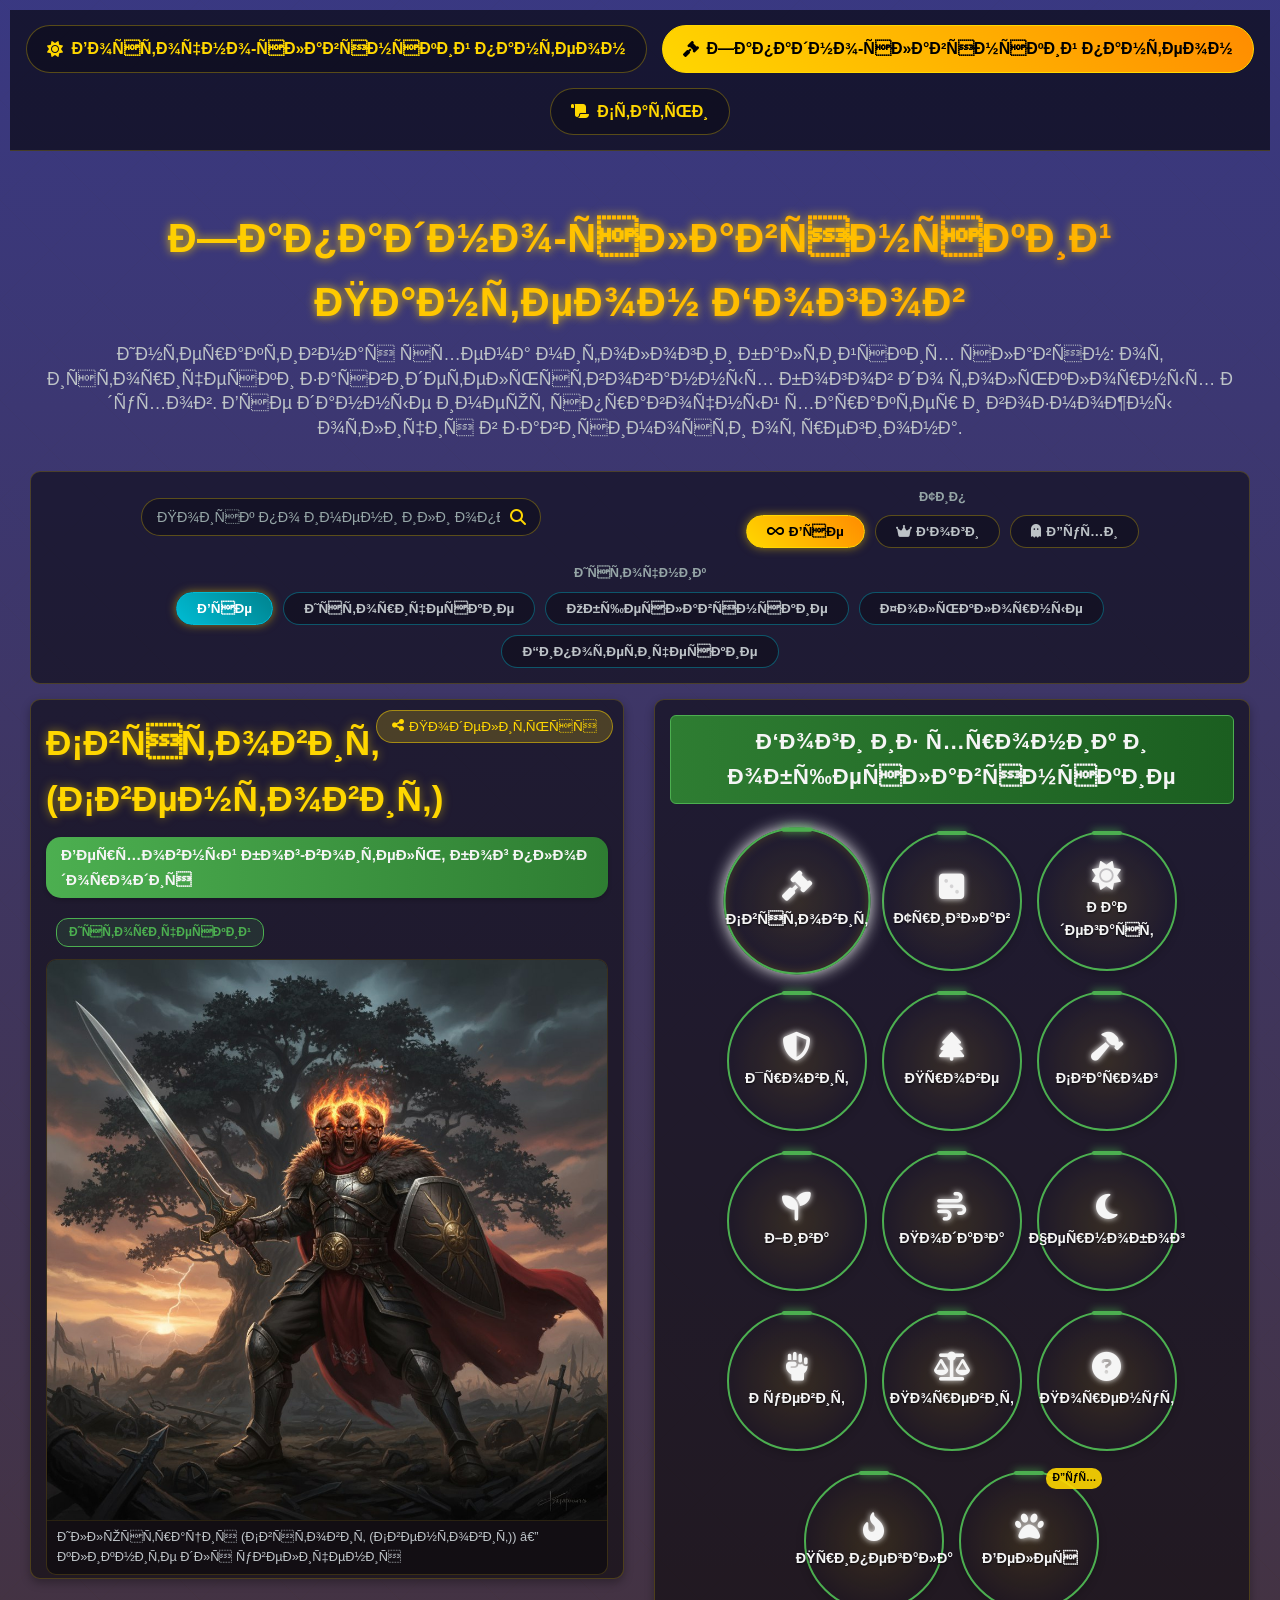
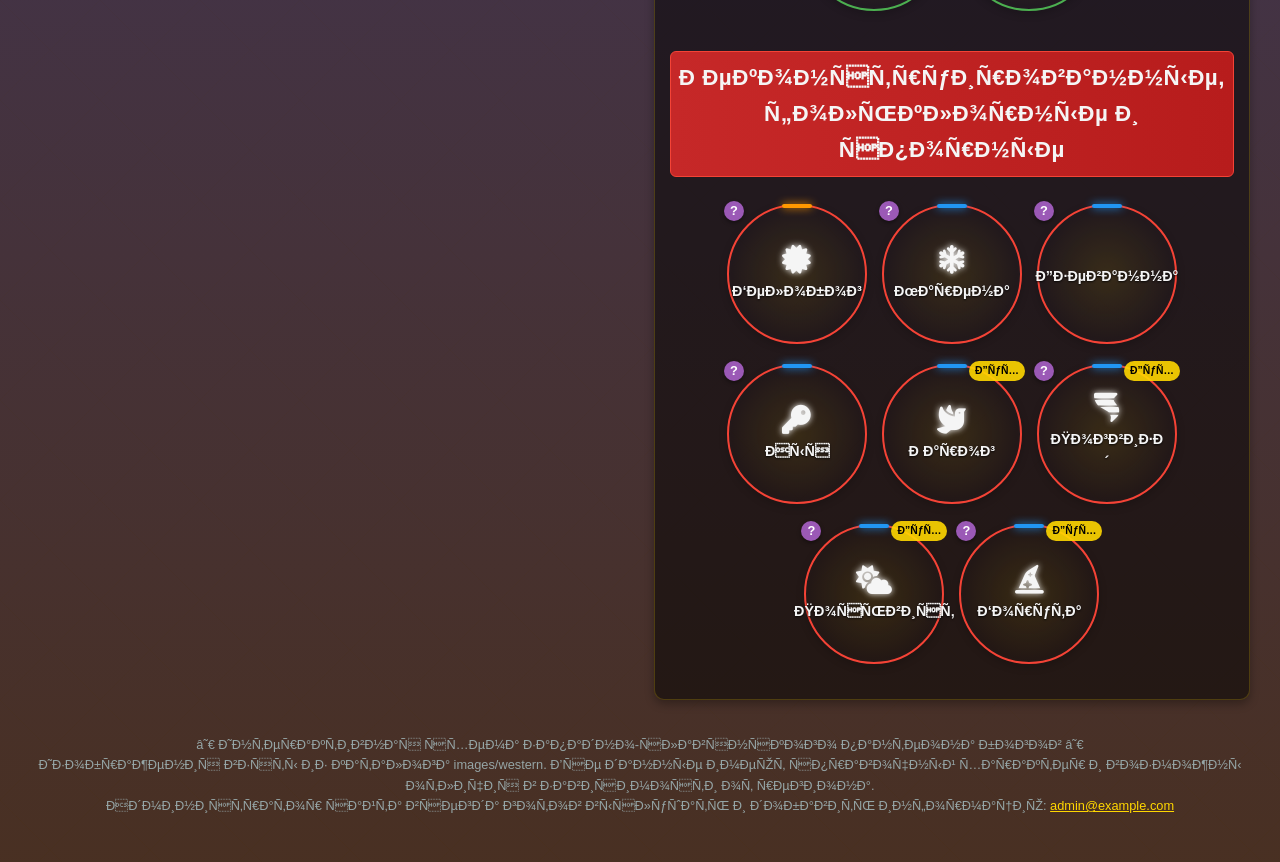
==== commit 55fd81f7: "Update index.html" ====
--- a/index.html
+++ b/index.html
@@ -25,15 +25,15 @@
 <!-- /Yandex.Metrika counter -->
     <meta charset="UTF-8">
     <meta name="viewport" content="width=device-width, initial-scale=1.0">
-    <title>Древнерусский Пантеон Богов</title>
+    <title>Западно-славянский Пантеон Богов</title>
     
-    <meta name="description" content="Интерактивная схема славянской мифологии: боги, духи, родственные связи и сферы влияния. Род, Перун, Велес, Лада, Домовой и другие персонажи древнерусского пантеона.">
-    <meta name="keywords" content="славянские боги, мифология, Род, Перун, Велес, Лада, древняя Русь, язычество, пантеон, духи, интерактивная схема">
-<link rel="canonical" href="https://ryabkovevgeny.github.io/russgods/">
+    <meta name="description" content="Интерактивная схема западнославянской мифологии: боги балтийских славян, духи, родственные связи и сферы влияния. Святовит, Триглав, Радегаст, Чернобог и другие персонажи.">
+    <meta name="keywords" content="западнославянские боги, балтийские славяне, Святовит, Триглав, Радегаст, Чернобог, мифология, пантеон, духи">
+<link rel="canonical" href="https://ryabkovevgeny.github.io/russgods/western.html">
 
 <meta name="twitter:card" content="summary_large_image">
-<meta name="twitter:title" content="Древнерусский Пантеон Богов">
-<meta name="twitter:description" content="Интерактивная схема славянской мифологии: боги, духи, родственные связи">
+<meta name="twitter:title" content="Западно-славянский Пантеон Богов">
+<meta name="twitter:description" content="Интерактивная схема западнославянской мифологии: боги, духи, родственные связи">
 <meta name="twitter:image" content="https://ryabkovevgeny.github.io/russgods/images/social-preview.jpg">
 
 <link rel="preconnect" href="https://fonts.googleapis.com">
@@ -41,19 +41,19 @@
 <link rel="dns-prefetch" href="//mc.yandex.ru">
 <link rel="dns-prefetch" href="//www.googletagmanager.com">
     
-    <meta property="og:title" content="Древнерусский Пантеон Богов" />
-    <meta property="og:description" content="Интерактивная схема славянской мифологии: боги, духи, родственные связи и сферы влияния." />
+    <meta property="og:title" content="Западно-славянский Пантеон Богов" />
+    <meta property="og:description" content="Интерактивная схема западнославянской мифологии: боги, духи, родственные связи и сферы влияния." />
     <meta property="og:image" content="https://ryabkovevgeny.github.io/russgods/images/social-preview.jpg" />
-    <meta property="og:url" content="https://ryabkovevgeny.github.io/russgods/" />
+    <meta property="og:url" content="https://ryabkovevgeny.github.io/russgods/western.html" />
     <meta property="og:type" content="website" />
 
     <script type="application/ld+json">
     {
       "@context": "https://schema.org",
       "@type": "WebPage",
-      "name": "Древнерусский Пантеон Богов",
-      "description": "Интерактивная схема восточнославянской мифологии: божества, духи, уровни Прави, Яви и Нави.",
-      "url": "https://ryabkovevgeny.github.io/russgods/",
+      "name": "Западно-славянский Пантеон Богов",
+      "description": "Интерактивная схема западнославянской мифологии: божества, духи, уровни Яви и Нави.",
+      "url": "https://ryabkovevgeny.github.io/russgods/western.html",
       "thumbnailUrl": "https://ryabkovevgeny.github.io/russgods/images/social-preview.jpg"
     }
     </script>
@@ -147,7 +147,6 @@
             text-align: center; font-size: 1.2rem; padding: 8px; margin: 0 auto 12px; border-radius: 6px;
             font-weight: bold; width: 100%; font-family: 'Russo One', sans-serif; letter-spacing: 0.5px;
         }
-        .praw .world-title { background: linear-gradient(to right, #00838f, #006064); border: 1px solid #00bcd4; }
         .jaw .world-title { background: linear-gradient(to right, #2e7d32, #1b5e20); border: 1px solid #4caf50; }
         .naw .world-title { background: linear-gradient(to right, #c62828, #b71c1c); border: 1px solid #f44336; }
 
@@ -169,7 +168,6 @@
         }
         .deity-disputed-badge { position: absolute; top: -5px; left: -5px; background: #9b59b6; color: #fff; width: 20px; height: 20px; border-radius: 50%; font-size: 0.8rem; font-weight: bold; display: flex; align-items: center; justify-content: center; cursor: help; box-shadow: 0 2px 4px rgba(0,0,0,0.4); }
 
-        /* 🎨 ЦВЕТОВЫЕ ИНДИКАТОРЫ ИСТОЧНИКА НА КАРТОЧКАХ */
         .deity-card::before {
             content: '';
             position: absolute;
@@ -177,17 +175,11 @@
             width: 30px; height: 4px; border-radius: 2px;
             box-shadow: 0 0 8px currentColor;
         }
-        .deity-card.source-letopis::before,
         .deity-card.source-attested::before,
         .deity-card.source-common-slavic::before { background: #4caf50; color: #4caf50; }
-        .deity-card.source-folklor::before,
         .deity-card.source-folklore::before { background: #2196f3; color: #2196f3; }
-        .deity-card.source-obryad::before { background: #ffc107; color: #ffc107; }
-        .deity-card.source-spornoe::before,
         .deity-card.source-hypothetical::before { background: #ff9800; color: #ff9800; }
-        .deity-card.source-literatura::before { background: #f44336; color: #f44336; }
-
-        .praw .deity-card { border: 2px solid #00bcd4; }
+
         .jaw .deity-card { border: 2px solid #4caf50; }
         .naw .deity-card { border: 2px solid #f44336; }
 
@@ -199,22 +191,15 @@
         .deity-detail { display: none; }
         .deity-name { font-size: 1.7rem; margin-bottom: 10px; color: #ffd700; text-shadow: 0 0 10px rgba(255, 215, 0, 0.5); font-family: 'Russo One', sans-serif; }
         .deity-level { font-size: 0.95rem; display: inline-block; padding: 6px 15px; border-radius: 15px; margin-bottom: 12px; font-weight: 600; box-shadow: 0 2px 4px rgba(0,0,0,0.2); }
-        .praw-bg { background: linear-gradient(to right, #00bcd4, #00838f); }
         .jaw-bg { background: linear-gradient(to right, #4caf50, #2e7d32); }
         .naw-bg { background: linear-gradient(to right, #f44336, #c62828); }
 
-        /* 🎨 ИНДИКАТОР ИСТОЧНИКА В ДЕТАЛЯХ */
         .source-badge {
             display: inline-flex; align-items: center; gap: 6px;
             font-size: 0.75rem; padding: 4px 12px; border-radius: 12px;
             margin-left: 10px; font-weight: 600;
             border: 1px solid currentColor;
         }
-        .source-badge.letopis { color: #4caf50; background: rgba(76, 175, 80, 0.15); }
-        .source-badge.folklor { color: #2196f3; background: rgba(33, 150, 243, 0.15); }
-        .source-badge.obryad { color: #ffc107; background: rgba(255, 193, 7, 0.15); }
-        .source-badge.spornoe { color: #ff9800; background: rgba(255, 152, 0, 0.15); }
-        .source-badge.literatura { color: #f44336; background: rgba(244, 67, 54, 0.15); }
         .source-badge.attested { color: #4caf50; background: rgba(76, 175, 80, 0.15); }
         .source-badge.folklore { color: #2196f3; background: rgba(33, 150, 243, 0.15); }
         .source-badge.hypothetical { color: #ff9800; background: rgba(255, 152, 0, 0.15); }
@@ -233,7 +218,7 @@
         .relations h3 { margin-bottom: 10px; color: #ffd700; font-size: 1.2rem; font-family: 'Russo One', sans-serif; }
         .relation-item { display: flex; margin-bottom: 8px; padding: 8px; border-radius: 5px; background: rgba(255, 255, 255, 0.07); cursor: pointer; align-items: center; font-size: 0.85rem; }
         .relation-icon { margin-right: 8px; font-size: 0.9rem; width: 20px; text-align: center; color: #ffd700; }
-        .relation-type { width: 90px; color: #bdc3c7; font-weight: bold; flex-shrink: 0; font-size: 0.8rem; }
+        .relation-type { width: 140px; color: #bdc3c7; font-weight: bold; flex-shrink: 0; font-size: 0.75rem; }
 
         .sphere-item { display: flex; align-items: center; margin-bottom: 6px; padding: 6px; background: rgba(255, 255, 255, 0.07); border-radius: 5px; font-size: 0.85rem; }
         .sphere-item i { margin-right: 8px; font-size: 0.9rem; width: 20px; text-align: center; color: #ffd700; }
@@ -309,6 +294,23 @@
 ">
     <a href="index.html" class="nav-link" style="
         padding: 10px 20px;
+        background: rgba(0, 0, 0, 0.3);
+        border: 1px solid rgba(255, 215, 0, 0.3);
+        border-radius: 25px;
+        color: #ffd700;
+        text-decoration: none;
+        font-weight: 600;
+        display: flex;
+        align-items: center;
+        gap: 8px;
+        transition: all 0.3s;
+    " onmouseover="this.style.background='rgba(255, 215, 0, 0.2)'" onmouseout="this.style.background='rgba(0, 0, 0, 0.3)'">
+        <i class="fas fa-sun"></i>
+        <span>Восточно-славянский пантеон</span>
+    </a>
+
+    <a href="western.html" class="nav-link" style="
+        padding: 10px 20px;
         background: linear-gradient(45deg, #ffd700, #ff8c00);
         border: 1px solid #ffd700;
         border-radius: 25px;
@@ -320,23 +322,6 @@
         gap: 8px;
         transition: all 0.3s;
     ">
-        <i class="fas fa-sun"></i>
-        <span>Восточно-славянский пантеон</span>
-    </a>
-
-    <a href="western.html" class="nav-link" style="
-        padding: 10px 20px;
-        background: rgba(0, 0, 0, 0.3);
-        border: 1px solid rgba(255, 215, 0, 0.3);
-        border-radius: 25px;
-        color: #ffd700;
-        text-decoration: none;
-        font-weight: 600;
-        display: flex;
-        align-items: center;
-        gap: 8px;
-        transition: all 0.3s;
-    " onmouseover="this.style.background='rgba(255, 215, 0, 0.2)'" onmouseout="this.style.background='rgba(0, 0, 0, 0.3)'">
         <i class="fas fa-gavel"></i>
         <span>Западно-славянский пантеон</span>
     </a>
@@ -360,8 +345,8 @@
 </nav>
     <div class="slavic-pantheon-container">
         <header class="slavic-header">
-            <h1 class="slavic-title">Древнерусский Пантеон Богов</h1>
-            <p class="slavic-subtitle">Интерактивная схема славянской мифологии с Ладой, Лёлей, Рожаницами, Ярилой, Купалой, Кострой и духами</p>
+            <h1 class="slavic-title">Западно-славянский Пантеон Богов</h1>
+            <p class="slavic-subtitle">Интерактивная схема мифологии балтийских славян: от исторически засвидетельствованных богов до фольклорных духов. Все данные имеют справочный характер и возможны отличия в зависимости от региона.</p>
         </header>
 
         <div class="control-panel">
@@ -383,11 +368,10 @@
                     <div class="filter-label">Источник</div>
                     <div class="filter-buttons" id="source-filters">
                         <button class="filter-btn filter-btn-source active" data-source-filter="all">Все</button>
-                        <button class="filter-btn filter-btn-source" data-source-filter="letopis">Летописные</button>
-                        <button class="filter-btn filter-btn-source" data-source-filter="folklor">Фольклорные</button>
-                        <button class="filter-btn filter-btn-source" data-source-filter="obryad">Обрядовые</button>
-                        <button class="filter-btn filter-btn-source" data-source-filter="spornoe">Спорные</button>
-                        <button class="filter-btn filter-btn-source" data-source-filter="literatura">Литературные</button>
+                        <button class="filter-btn filter-btn-source" data-source-filter="attested">Исторические</button>
+                        <button class="filter-btn filter-btn-source" data-source-filter="common-slavic">Общеславянские</button>
+                        <button class="filter-btn filter-btn-source" data-source-filter="folklore">Фольклорные</button>
+                        <button class="filter-btn filter-btn-source" data-source-filter="hypothetical">Гипотетические</button>
                     </div>
                 </div>
             </div>
@@ -399,7 +383,7 @@
 
                 <div class="detail-placeholder" id="placeholder">
                     <i class="placeholder-icon fas fa-hand-pointer"></i>
-                    <p class="placeholder-text">Выберите бога или духа из древа, чтобы узнать подробности</p>
+                    <p class="placeholder-text">Выберите бога или духа, чтобы узнать подробности</p>
                 </div>
 
                 <div class="deity-detail" id="deity-detail">
@@ -435,199 +419,301 @@
 
             <div class="tree-container">
                 <div class="pantheon-levels">
-                    <!-- Правь -->
-                    <div class="pantheon-level praw" data-level="praw">
-                        <div class="world-title">Правь (Верхний мир)</div>
-                        <div class="deity-card source-spornoe" data-id="rod" data-type="god" data-source="spornoe">
-                            <i class="deity-icon fas fa-globe"></i>
-                            <div class="deity-card-name">Род</div>
-                            <div class="deity-disputed-badge" title="Спорный статус верховного бога">?</div>
-                        </div>
-                    </div>
-                    <div class="pantheon-level praw" data-level="praw">
-                        <div class="deity-card source-letopis" data-id="svarog" data-type="god" data-source="letopis">
-                            <i class="deity-icon fas fa-fire"></i>
-                            <div class="deity-card-name">Сварог</div>
-                        </div>
-                        <div class="deity-card source-folklor" data-id="mat-zemlya" data-type="god" data-source="folklor">
-                            <i class="deity-icon fas fa-mountain"></i>
-                            <div class="deity-card-name">Мать-Земля</div>
-                        </div>
-                        <div class="deity-card source-spornoe" data-id="lada" data-type="god" data-source="spornoe">
-                            <i class="deity-icon fas fa-heart"></i>
-                            <div class="deity-card-name">Лада</div>
-                            <div class="deity-disputed-badge" title="Спорная богиня, известна в основном по фольклору">?</div>
-                        </div>
-                    </div>
-                    <div class="pantheon-level praw" data-level="praw">
-                        <div class="deity-card source-letopis" data-id="stribog" data-type="god" data-source="letopis">
-                            <i class="deity-icon fas fa-wind"></i>
-                            <div class="deity-card-name">Стрибог</div>
-                        </div>
-                        <div class="deity-card source-letopis" data-id="dazhdbog" data-type="god" data-source="letopis">
-                            <i class="deity-icon fas fa-sun"></i>
-                            <div class="deity-card-name">Даждьбог</div>
-                        </div>
-                        <div class="deity-card source-letopis" data-id="hors" data-type="god" data-source="letopis">
-                            <i class="deity-icon fas fa-sun"></i>
-                            <div class="deity-card-name">Хорс</div>
-                        </div>
-                    </div>
-                    <div class="pantheon-level praw" data-level="praw">
-                        <div class="deity-card source-letopis" data-id="semargl" data-type="god" data-source="letopis">
-                            <i class="deity-icon fas fa-fire-flame-curved"></i>
-                            <div class="deity-card-name">Семаргл</div>
-                        </div>
-                        <div class="deity-card source-letopis" data-id="rojanicy" data-type="god" data-source="letopis">
-                            <i class="deity-icon fas fa-baby"></i>
-                            <div class="deity-card-name">Рожаницы</div>
-                        </div>
-                        <div class="deity-card source-spornoe" data-id="pereplut" data-type="god" data-source="spornoe">
-                            <i class="deity-icon fas fa-seedling"></i>
-                            <div class="deity-card-name">Переплут</div>
-                            <div class="deity-disputed-badge" title="Упоминается в поучениях, функции неясны">?</div>
-                        </div>
-                    </div>
-
                     <!-- Явь -->
                     <div class="pantheon-level jaw" data-level="jaw">
-                        <div class="world-title">Явь (Средний мир)</div>
-                        <div class="deity-card source-letopis" data-id="perun" data-type="god" data-source="letopis"><i class="deity-icon fas fa-bolt"></i><div class="deity-card-name">Перун</div></div>
-                        <div class="deity-card source-letopis" data-id="veles" data-type="god" data-source="letopis"><i class="deity-icon fas fa-paw"></i><div class="deity-card-name">Велес</div></div>
-                        <div class="deity-card source-letopis" data-id="mokosh" data-type="god" data-source="letopis"><i class="deity-icon fas fa-person-dress"></i><div class="deity-card-name">Мокошь</div></div>
-                    </div>
-                    <div class="pantheon-level jaw" data-level="jaw">
-                        <div class="deity-card source-spornoe" data-id="lelya" data-type="god" data-source="spornoe"><i class="deity-icon fas fa-seedling"></i><div class="deity-card-name">Лёля</div><div class="deity-disputed-badge" title="Спорная богиня, известна по песенным припевам">?</div></div>
-                        <div class="deity-card source-obryad" data-id="yarilo" data-type="god" data-source="obryad"><i class="deity-icon fas fa-fire"></i><div class="deity-card-name">Ярило</div></div>
-                        <div class="deity-card source-obryad" data-id="kupala" data-type="god" data-source="obryad"><i class="deity-icon fas fa-water"></i><div class="deity-card-name">Купала</div></div>
-                        <div class="deity-card source-obryad" data-id="kostroma" data-type="god" data-source="obryad"><i class="deity-icon fas fa-water"></i><div class="deity-card-name">Кострома</div></div>
-                    </div>
-                    <div class="pantheon-level jaw" data-level="jaw">
-                        <div class="deity-card source-folklor" data-id="dolya" data-type="god" data-source="folklor"><i class="deity-icon fas fa-face-smile"></i><div class="deity-card-name">Доля</div></div>
-                        <div class="deity-card source-folklor" data-id="nedolya" data-type="god" data-source="folklor"><i class="deity-icon fas fa-face-frown"></i><div class="deity-card-name">Недоля</div></div>
-                        <div class="deity-card source-obryad" data-id="kolyada" data-type="god" data-source="obryad"><i class="deity-icon fas fa-star"></i><div class="deity-card-name">Коляда</div></div>
-                        <div class="deity-card source-obryad" data-id="maslenitsa" data-type="god" data-source="obryad"><i class="deity-icon fas fa-sun"></i><div class="deity-card-name">Масленица</div></div>
-                        <div class="deity-card source-letopis" data-id="trojan" data-type="god" data-source="letopis"><i class="deity-icon fas fa-dice-three"></i><div class="deity-card-name">Троян</div></div>
-                        <div class="deity-card source-letopis" data-id="div" data-type="spirit" data-source="letopis"><i class="deity-icon fas fa-dove"></i><div class="deity-card-name">Див</div><div class="deity-type-badge">Дух</div></div>
-                    </div>
-
-                    <!-- Духи Яви -->
-                    <div class="pantheon-level jaw" data-level="jaw-spirits">
-                        <div class="world-title">Духи Яви</div>
-                        <div class="deity-card source-folklor" data-id="beregini" data-type="spirit" data-source="folklor"><i class="deity-icon fas fa-hand-holding-heart"></i><div class="deity-card-name">Берегини</div><div class="deity-type-badge">Дух</div></div>
-                        <div class="deity-card source-folklor" data-id="leshy" data-type="spirit" data-source="folklor"><i class="deity-icon fas fa-tree"></i><div class="deity-card-name">Леший</div><div class="deity-type-badge">Дух</div></div>
-                        <div class="deity-card source-folklor" data-id="vodyanoy" data-type="spirit" data-source="folklor"><i class="deity-icon fas fa-water"></i><div class="deity-card-name">Водяной</div><div class="deity-type-badge">Дух</div></div>
-                        <div class="deity-card source-folklor" data-id="domovoy" data-type="spirit" data-source="folklor"><i class="deity-icon fas fa-house-chimney"></i><div class="deity-card-name">Домовой</div><div class="deity-type-badge">Дух</div></div>
-                        <div class="deity-card source-folklor" data-id="kikimora" data-type="spirit" data-source="folklor"><i class="deity-icon fas fa-ghost"></i><div class="deity-card-name">Кикимора</div><div class="deity-type-badge">Дух</div></div>
-                        <div class="deity-card source-folklor" data-id="ovinnik" data-type="spirit" data-source="folklor"><i class="deity-icon fas fa-wheat-awn"></i><div class="deity-card-name">Овинник</div><div class="deity-type-badge">Дух</div></div>
-                        <div class="deity-card source-folklor" data-id="bannik" data-type="spirit" data-source="folklor"><i class="deity-icon fas fa-bath"></i><div class="deity-card-name">Банник</div><div class="deity-type-badge">Дух</div></div>
-                        <div class="deity-card source-folklor" data-id="polevik" data-type="spirit" data-source="folklor"><i class="deity-icon fas fa-wheat-awn"></i><div class="deity-card-name">Полевик</div><div class="deity-type-badge">Дух</div></div>
-                        <div class="deity-card source-folklor" data-id="lugovik" data-type="spirit" data-source="folklor"><i class="deity-icon fas fa-leaf"></i><div class="deity-card-name">Луговик</div><div class="deity-type-badge">Дух</div></div>
-                        <div class="deity-card source-folklor" data-id="gumennik" data-type="spirit" data-source="folklor"><i class="deity-icon fas fa-wheat-awn"></i><div class="deity-card-name">Гуменник</div><div class="deity-type-badge">Дух</div></div>
-                        <div class="deity-card source-folklor" data-id="kletnik" data-type="spirit" data-source="folklor"><i class="deity-icon fas fa-warehouse"></i><div class="deity-card-name">Клетник</div><div class="deity-type-badge">Дух</div></div>
-                        <div class="deity-card source-folklor" data-id="podpolye" data-type="spirit" data-source="folklor"><i class="deity-icon fas fa-house-chimney"></i><div class="deity-card-name">Подпольник</div><div class="deity-type-badge">Дух</div></div>
-                        <div class="deity-card source-folklor" data-id="bolotnik" data-type="spirit" data-source="folklor"><i class="deity-icon fas fa-water"></i><div class="deity-card-name">Болотник</div><div class="deity-type-badge">Дух</div></div>
+                        <div class="world-title">Боги из хроник и общеславянские</div>
+                        <div class="deity-card source-attested" data-id="svyatovit" data-type="god" data-source="attested"><i class="deity-icon fas fa-gavel"></i><div class="deity-card-name">Святовит</div></div>
+                        <div class="deity-card source-attested" data-id="triglav" data-type="god" data-source="attested"><i class="deity-icon fas fa-dice-three"></i><div class="deity-card-name">Триглав</div></div>
+                        <div class="deity-card source-attested" data-id="radegast" data-type="god" data-source="attested"><i class="deity-icon fas fa-sun"></i><div class="deity-card-name">Радегаст</div></div>
+                        <div class="deity-card source-attested" data-id="yarovit" data-type="god" data-source="attested"><i class="deity-icon fas fa-shield-halved"></i><div class="deity-card-name">Яровит</div></div>
+                        <div class="deity-card source-attested" data-id="prove" data-type="god" data-source="attested"><i class="deity-icon fas fa-tree"></i><div class="deity-card-name">Прове</div></div>
+                        <div class="deity-card source-common-slavic" data-id="svarog" data-type="god" data-source="common-slavic"><i class="deity-icon fas fa-hammer"></i><div class="deity-card-name">Сварог</div></div>
+                        <div class="deity-card source-attested" data-id="zhiva" data-type="god" data-source="attested"><i class="deity-icon fas fa-seedling"></i><div class="deity-card-name">Жива</div></div>
+                        <div class="deity-card source-attested" data-id="podaga" data-type="god" data-source="attested"><i class="deity-icon fas fa-wind"></i><div class="deity-card-name">Подага</div></div>
+                        <div class="deity-card source-attested" data-id="chernobog" data-type="god" data-source="attested"><i class="deity-icon fas fa-moon"></i><div class="deity-card-name">Чернобог</div></div>
+                        <div class="deity-card source-attested" data-id="ruevit" data-type="god" data-source="attested"><i class="deity-icon fas fa-hand-fist"></i><div class="deity-card-name">Руевит</div></div>
+                        <div class="deity-card source-attested" data-id="porevit" data-type="god" data-source="attested"><i class="deity-icon fas fa-balance-scale"></i><div class="deity-card-name">Поревит</div></div>
+                        <div class="deity-card source-attested" data-id="porenut" data-type="god" data-source="attested"><i class="deity-icon fas fa-question-circle"></i><div class="deity-card-name">Поренут</div></div>
+                        <div class="deity-card source-attested" data-id="pripegala" data-type="god" data-source="attested"><i class="deity-icon fas fa-fire-alt"></i><div class="deity-card-name">Припегала</div></div>
+                        <div class="deity-card source-common-slavic" data-id="veles" data-type="spirit" data-source="common-slavic"><i class="deity-icon fas fa-paw"></i><div class="deity-card-name">Велес</div><div class="deity-type-badge">Дух</div></div>
                     </div>
 
                     <!-- Навь -->
                     <div class="pantheon-level naw" data-level="naw">
-                        <div class="world-title">Навь (Нижний мир)</div>
-                        <div class="deity-card source-letopis" data-id="chernobog" data-type="god" data-source="letopis"><i class="deity-icon fas fa-moon"></i><div class="deity-card-name">Чернобог</div></div>
-                        <div class="deity-card source-obryad" data-id="mora" data-type="god" data-source="obryad"><i class="deity-icon fas fa-skull"></i><div class="deity-card-name">Морана</div></div>
-                        <div class="deity-card source-folklor" data-id="yascher" data-type="god" data-source="folklor"><i class="deity-icon fas fa-dragon"></i><div class="deity-card-name">Ящер</div></div>
-                        <div class="deity-card source-spornoe" data-id="karna" data-type="god" data-source="spornoe"><i class="deity-icon fas fa-dove"></i><div class="deity-card-name">Карна</div><div class="deity-disputed-badge" title="Спорная богиня, известна по поздним источникам">?</div></div>
-                    </div>
-
-                    <!-- Духи Нави -->
-                    <div class="pantheon-level naw" data-level="naw-spirits">
-                        <div class="world-title">Духи Нави</div>
-                        <div class="deity-card source-folklor" data-id="rusalki" data-type="spirit" data-source="folklor"><i class="deity-icon fas fa-water"></i><div class="deity-card-name">Русалки</div><div class="deity-type-badge">Дух</div></div>
-                        <div class="deity-card source-literatura" data-id="viy" data-type="spirit" data-source="literatura"><i class="deity-icon fas fa-eye"></i><div class="deity-card-name">Вий</div><div class="deity-type-badge">Дух</div><div class="deity-disputed-badge" title="Литературный персонаж Гоголя">?</div></div>
-                        <div class="deity-card source-folklor" data-id="zlydni" data-type="spirit" data-source="folklor"><i class="deity-icon fas fa-triangle-exclamation"></i><div class="deity-card-name">Злыдни</div><div class="deity-type-badge">Дух</div></div>
-                        <div class="deity-card source-folklor" data-id="mavka" data-type="spirit" data-source="folklor"><i class="deity-icon fas fa-water"></i><div class="deity-card-name">Мавка</div><div class="deity-type-badge">Дух</div></div>
-                        <div class="deity-card source-folklor" data-id="upyr" data-type="spirit" data-source="folklor"><i class="deity-icon fas fa-skull"></i><div class="deity-card-name">Упырь</div><div class="deity-type-badge">Дух</div></div>
-                        <div class="deity-card source-folklor" data-id="volkolak" data-type="spirit" data-source="folklor"><i class="deity-icon fas fa-paw"></i><div class="deity-card-name">Волколак</div><div class="deity-type-badge">Дух</div></div>
-                        <div class="deity-card source-folklor" data-id="likhoradki" data-type="spirit" data-source="folklor"><i class="deity-icon fas fa-skull"></i><div class="deity-card-name">Лихорадки</div><div class="deity-type-badge">Дух</div></div>
-                        <div class="deity-card source-folklor" data-id="navyi" data-type="spirit" data-source="folklor"><i class="deity-icon fas fa-ghost"></i><div class="deity-card-name">Навьи</div><div class="deity-type-badge">Дух</div></div>
-                        <div class="deity-card source-folklor" data-id="mara" data-type="spirit" data-source="folklor"><i class="deity-icon fas fa-moon"></i><div class="deity-card-name">Мара</div><div class="deity-type-badge">Дух</div></div>
-                        <div class="deity-card source-folklor" data-id="baba-yaga" data-type="spirit" data-source="folklor"><i class="deity-icon fas fa-hat-wizard"></i><div class="deity-card-name">Баба-Яга</div><div class="deity-type-badge">Дух</div></div>
+                        <div class="world-title">Реконструированные, фольклорные и спорные</div>
+                        <div class="deity-card source-hypothetical" data-id="belobog" data-type="god" data-source="hypothetical"><i class="deity-icon fas fa-certificate"></i><div class="deity-card-name">Белобог</div><div class="deity-disputed-badge" title="Гипотетический бог, реконструирован на основе дуализма">?</div></div>
+                        <div class="deity-card source-folklore" data-id="marena" data-type="god" data-source="folklore"><i class="deity-icon fas fa-snowflake"></i><div class="deity-card-name">Марена</div><div class="deity-disputed-badge" title="Богиня, известная в основном по обрядам и фольклору">?</div></div>
+                        <div class="deity-card source-folklore" data-id="dziewanna" data-type="god" data-source="folklore"><i class="deity-icon fas fa-bow-arrow"></i><div class="deity-card-name">Дзеванна</div><div class="deity-disputed-badge" title="Упомянута в поздних источниках (Ян Длугош)">?</div></div>
+                        <div class="deity-card source-folklore" data-id="nyja" data-type="god" data-source="folklore"><i class="deity-icon fas fa-key"></i><div class="deity-card-name">Ныя</div><div class="deity-disputed-badge" title="Упомянут в поздних источниках (Ян Длугош)">?</div></div>
+                        <div class="deity-card source-folklore" data-id="rarog" data-type="spirit" data-source="folklore"><i class="deity-icon fas fa-dove"></i><div class="deity-card-name">Рарог</div><div class="deity-type-badge">Дух</div></div>
+                        <div class="deity-card source-folklore" data-id="pogwizd" data-type="spirit" data-source="folklore"><i class="deity-icon fas fa-tornado"></i><div class="deity-card-name">Погвизд</div><div class="deity-type-badge">Дух</div><div class="deity-disputed-badge" title="Упомянут в поздних источниках (Ян Длугош)">?</div></div>
+                        <div class="deity-card source-folklore" data-id="poswist" data-type="spirit" data-source="folklore"><i class="deity-icon fas fa-cloud-sun"></i><div class="deity-card-name">Посьвист</div><div class="deity-type-badge">Дух</div><div class="deity-disputed-badge" title="Фольклорный дух погоды, брат Погвизда">?</div></div>
+                        <div class="deity-card source-folklore" data-id="boruta" data-type="spirit" data-source="folklore"><i class="deity-icon fas fa-hat-wizard"></i><div class="deity-card-name">Борута</div><div class="deity-type-badge">Дух</div><div class="deity-disputed-badge" title="Поздний фольклорный персонаж, демон/дьявол">?</div></div>
                     </div>
                 </div>
             </div>
         </div>
 
         <div class="slavic-footer">
-            <p>☀ Полная интерактивная схема древнерусского пантеона богов и духов ☀</p>
-            <p>© 2023–2025 Древнерусская мифология | Версия с фильтрами, поиском и изображениями</p>
+            <p>☀ Интерактивная схема западно-славянского пантеона богов ☀</p>
+            <p>Изображения взяты из каталога images/western. Все данные имеют справочный характер и возможны отличия в зависимости от региона.</p>
+            <p>Администратор сайта всегда готов выслушать и добавить информацию: <a href="mailto:admin@example.com" style="color: #ffd700;">admin@example.com</a></p>
         </div>
     </div>
 
     <script>
-        // ======= ДАННЫЕ С ПОЛЕМ source (единый стандарт) =======
+        // ======= ДАННЫЕ: ИСПРАВЛЕННЫЕ СВЯЗИ + РАСШИРЕННЫЙ КУЛЬТ + РЕКОНСТРУКЦИИ =======
         const deitiesData = {
-            rod: { name: "Род", level: "praw-bg", title: "Верховный демиург, создатель Вселенной", source: "spornoe", description: "Верховный бог-творец в древнерусском пантеоне. Согласно реконструкциям Б.А. Рыбакова, Род воспринимался как источник жизни, создатель всего сущего. Он олицетворял единство всех живых существ и природных явлений. Культ Рода тесно связан с почитанием предков и семейных уз. В академической науке его верховный статус считается спорным.", relations: [{type:"Дети",name:"Сварог",id:"svarog",icon:"child"},{type:"Дети",name:"Стрибог",id:"stribog",icon:"child"},{type:"Связь",name:"Рожаницы",id:"rojanicy",icon:"baby"},{type:"Сотворенные",name:"Все божества",id:null,icon:"star"}], sphere: "Творение мира, жизненная сила, плодородие, судьба, время", cult: "Роду приносили жертвы в священных рощах. Следы культа сохранились в словах 'природа', 'родня', 'урожай'. После христианизации образ Рода слился с понятием Бога-отца.", type: "god" },
-            svarog: { name: "Сварог", level: "praw-bg", title: "Бог неба, огня и кузнечного ремесла", source: "letopis", description: "Небесный бог-кузнец, отец огня и солнца. Сварог выковал небесный свод и подарил людям первые орудия труда. Считался отцом многих богов (Сварожичей) и покровителем ремесел, особенно кузнечного дела. По некоторым источникам, именно Сварог установил законы семейной жизни.", relations: [{type:"Отец",name:"Род",id:"rod",icon:"user"},{type:"Дети",name:"Даждьбог",id:"dazhdbog",icon:"child"},{type:"Дети",name:"Семаргл",id:"semargl",icon:"child"}], sphere: "Небо, небесный огонь, ремесла, закон, социальный порядок", cult: "Культ Сварога был особенно распространен среди ремесленников. Священным животным считался огненный петух. В честь Сварога разжигали священные костры и приносили дары кузнецам.", type: "god" },
-            "mat-zemlya": { name: "Мать-Сыра Земля", level: "praw-bg", title: "Богиня земли и плодородия", source: "folklor", description: "Женское божество, олицетворение плодородной земли. Почиталась как мать всего живого. Считалось, что Земля чувствует ложь - отсюда обычай клятвы на земле. В народных поверьях 'стонет' перед бедствиями.", relations: [{type:"Дети",name:"Даждьбог",id:"dazhdbog",icon:"child"},{type:"Дети",name:"Мокошь",id:"mokosh",icon:"child"}], sphere: "Плодородие, земледелие, женское начало, исцеление, природные циклы", cult: "Земле кланялись, прося урожая, целовали землю в знак клятвы. Весной совершали обряды 'кормления земли'. После христианизации культ слился с почитанием Богородицы.", type: "god" },
-            lada: { name: "Лада", level: "praw-bg", title: "Богиня любви, весны и брака", source: "spornoe", description: "Богиня красоты, любви и семейного благополучия. Покровительница весны, девичьей судьбы и брачных союзов. Ее имя связано со словами 'лад', 'согласие'. В источниках не является супругой Сварога — эта связь поздняя реконструкция.", relations: [{type:"Дочь",name:"Лёля",id:"lelya",icon:"female"},{type:"Связь",name:"Рожаницы",id:"rojanicy",icon:"baby"}], sphere: "Любовь, брак, весна, красота, гармония, плодородие", cult: "Ладе молились о счастливом браке и семейном благополучии. Весной в ее честь водили хороводы, плели венки. Главный праздник - Ладодение (6 мая).", type: "god" },
-            stribog: { name: "Стрибог", level: "praw-bg", title: "Повелитель ветров и пространства", source: "letopis", description: "Бог ветров и воздушного пространства. Считался одним из древнейших богов, управляющим всеми ветрами на Земле. По некоторым реконструкциям, Стрибог распределял богатства между людьми. Ветры часто воспринимались как его внуки.", relations: [{type:"Отец",name:"Род",id:"rod",icon:"user"},{type:"Брат",name:"Сварог",id:"svarog",icon:"user-friends"}], sphere: "Ветры, воздушная стихия, пространство, распределение богатств", cult: "Моряки и земледельцы молились Стрибогу о попутном ветре и хорошей погоде. В жертву приносили ленты и муку, развеиваемые по ветру.", type: "god" },
-            dazhdbog: { name: "Даждьбог", level: "praw-bg", title: "Бог солнечного света и благополучия", source: "letopis", description: "Солнечное божество, податель благ, один из главных богов киевского пантеона. Даждьбог ассоциировался с солнечным светом, теплом и плодородием. Считался покровителем Русской земли и княжеской власти.", relations: [{type:"Отец",name:"Сварог",id:"svarog",icon:"user"},{type:"Мать",name:"Мать-Земля",id:"mat-zemlya",icon:"female"},{type:"Сопутствует",name:"Хорс",id:"hors",icon:"sun"},{type:"Противник",name:"Морана",id:"mora",icon:"skull"}], sphere: "Солнечный свет, лето, урожай, благополучие, княжеская власть, дождь", cult: "Даждьбогу молились о богатом урожае и семейном благополучии. Праздники в его честь проводились летом.", type: "god" },
-            hors: { name: "Хорс", level: "praw-bg", title: "Бог солнечного диска", source: "letopis", description: "Олицетворение солнечного диска, бог солнечного света. Часто упоминается вместе с Даждьбогом как дополняющая фигура.", relations: [{type:"Сопутствует",name:"Даждьбог",id:"dazhdbog",icon:"sun"},{type:"Брат",name:"Семаргл",id:"semargl",icon:"user-friends"}], sphere: "Солнечный диск, солнечный свет, движение светил, дневной цикл", cult: "Хорсу поклонялись с воздетыми к солнцу руками; символ — солнечное колесо.", type: "god" },
-            semargl: { name: "Семаргл", level: "praw-bg", title: "Огненный бог-посредник", source: "letopis", description: "Загадочное божество, возможно, заимствованное из иранской мифологии (Симург). Изображался как крылатый пес или грифон.", relations: [{type:"Отец",name:"Сварог",id:"svarog",icon:"user"},{type:"Брат",name:"Хорс",id:"hors",icon:"user-friends"}], sphere: "Огонь, защита посевов, посредничество между мирами, домашний очаг", cult: "Жертвы при посеве и сборе урожая; огненные обереги для дома.", type: "god" },
-            rojanicy: { name: "Рожаницы", level: "praw-bg", title: "Богини судьбы и рождения", source: "letopis", description: "Две или три богини, покровительницы рождения, судьбы и плодородия.", relations: [{type:"Связаны с",name:"Род",id:"rod",icon:"user"},{type:"Помощницы",name:"Лады",id:"lada",icon:"female"},{type:"Связь",name:"Мокошь",id:"mokosh",icon:"female"}], sphere: "Рождение, судьба, плодородие, женские ремесла, защита младенцев", cult: "Дары при родах и на крестины, первые стрижки волос.", type: "god" },
-            pereplut: { name: "Переплут", level: "praw-bg", title: "Бог изобилия и растительности", source: "spornoe", description: "Упоминается в поучениях против язычества. Связан с водой, корнями и произрастанием. Точные функции неизвестны.", relations: [{type:"Связь",name:"Рожаницы",id:"rojanicy",icon:"baby"}], sphere: "Растительность, вода, изобилие", cult: "Ему приносили жертвы у воды.", type: "god" },
-
-            perun: { name: "Перун", level: "jaw-bg", title: "Бог-громовержец, покровитель воинов", source: "letopis", description: "Грозное божество, управляющее громом и молниями. Покровитель князя и дружины. Глава киевского пантеона Владимира.", relations: [{type:"Враг",name:"Велес",id:"veles",icon:"fist-raised"}], sphere: "Гроза, воинская доблесть, правосудие, княжеская власть, дубовые рощи", cult: "Жертвы под священными дубами; после христианизации — Илья-пророк.", type: "god" },
-            veles: { name: "Велес", level: "jaw-bg", title: "Бог мудрости, скота и подземного мира", source: "letopis", description: "Покровитель домашних животных, богатства, торговли; бог мудрости и магии. «Скотий бог». В «Слове о полку Игореве» Боян назван «Велесовым внуком».", relations: [{type:"Враг",name:"Перун",id:"perun",icon:"fist-raised"},{type:"Сын",name:"Ярило",id:"yarilo",icon:"child"}], sphere: "Скот, богатство, торговля, мудрость, поэзия, магия, Нижний мир", cult: "Идолы в низинах, жертвы быками и овцами; христианский аналог — Власий.", type: "god" },
-            mokosh: { name: "Мокошь", level: "jaw-bg", title: "Богиня судьбы, плодородия и ткачества", source: "letopis", description: "Покровительница женщин, судьбы и ремесел (прядение, ткачество). Единственное женское божество в киевском пантеоне.", relations: [{type:"Дочери",name:"Доля и Недоля",id:"dolya",icon:"female"}], sphere: "Судьба, плодородие, ткачество, женские занятия, вода, урожай", cult: "Молитвы о здоровье детей, удачном замужестве; образ слился с Параскевой Пятницей.", type: "god" },
-            lelya: { name: "Лёля", level: "jaw-bg", title: "Богиня весны, молодости и любви", source: "spornoe", description: "Дочь Лады; олицетворение пробуждения природы, цветения и девичьей любви.", relations: [{type:"Мать",name:"Лада",id:"lada",icon:"female"},{type:"Связь",name:"Ярило",id:"yarilo",icon:"heart"}], sphere: "Весна, молодость, любовь, красота, цветение, невинность", cult: "Хороводы, венки, выбор «Лёли»; выпечка в форме птиц.", type: "god" },
-            yarilo: { name: "Ярило", level: "jaw-bg", title: "Бог весеннего солнца и плодородия", source: "obryad", description: "Олицетворял весеннее возрождение природы, страсть и плодородие. Обрядовый персонаж, чьё чучело сжигали летом.", relations: [{type:"Отец",name:"Велес",id:"veles",icon:"user"},{type:"Связь",name:"Лёля",id:"lelya",icon:"heart"}], sphere: "Весеннее солнце, страсть, плодородие, сексуальная энергия, земледелие", cult: "Весенние праздники с чучелом Ярилы — в конце весны сжигали/хоронили.", type: "god" },
-            kupala: { name: "Купала", level: "jaw-bg", title: "Бог летнего солнцеворота и любви", source: "obryad", description: "Покровитель воды и трав; ночь на Иван Купалу — костры, купания, гадания. Обрядовый персонаж.", relations: [{type:"Брат",name:"Ярило",id:"yarilo",icon:"user-friends"},{type:"Сестра",name:"Кострома",id:"kostroma",icon:"female"}], sphere: "Летнее солнцестояние, любовь, вода, травы, очищение, магические силы", cult: "Прыжки через костры, поиск цветка папоротника, сбор трав.", type: "god" },
-            kostroma: { name: "Кострома", level: "jaw-bg", title: "Богиня плодородия, лета и любви", source: "obryad", description: "Сестра Купалы; символ увядания природы к концу лета. Обрядовый персонаж.", relations: [{type:"Брат",name:"Купала",id:"kupala",icon:"user-friends"},{type:"Связь",name:"Морана",id:"mora",icon:"snowflake"}], sphere: "Лето, любовь, плодородие, вода, увядание природы", cult: "Обряд «проводы Костромы» — топление/сожжение чучела.", type: "god" },
-            dolya: { name: "Доля", level: "jaw-bg", title: "Богиня удачи и счастливой судьбы", source: "folklor", description: "Персонификация удачи; прядет «золотую нить» судьбы трудолюбивым.", relations: [{type:"Мать",name:"Мокошь",id:"mokosh",icon:"female"},{type:"Сестра",name:"Недоля",id:"nedolya",icon:"female"}], sphere: "Счастливая судьба, удача, успех, благополучие", cult: "Просили благополучия; «заходит» к добрым и трудолюбивым.", type: "god" },
-            nedolya: { name: "Недоля", level: "jaw-bg", title: "Богиня несчастья и неудачной судьбы", source: "folklor", description: "Персонификация бед и несчастий; плетёт рваную нить для ленивых.", relations: [{type:"Мать",name:"Мокошь",id:"mokosh",icon:"female"},{type:"Сестра",name:"Доля",id:"dolya",icon:"female"}], sphere: "Несчастливая судьба, неудачи, бедность, болезни", cult: "Обереги и очищение, порядок и трудолюбие в доме.", type: "god" },
-            kolyada: { name: "Коляда", level: "jaw-bg", title: "Бог зимнего солнцеворота", source: "obryad", description: "Олицетворение нового солнечного цикла. Обрядовый персонаж.", relations: [{type:"Связь",name:"Даждьбог",id:"dazhdbog",icon:"sun"}], sphere: "Зимнее солнцестояние, Новый год", cult: "Коляда — народные гуляния и песни.", type: "god" },
-            maslenitsa: { name: "Масленица", level: "jaw-bg", title: "Персонификация проводов зимы", source: "obryad", description: "Олицетворяет праздник весны. Обрядовый персонаж.", relations: [{type:"Связь",name:"Морана",id:"mora",icon:"snowflake"}], sphere: "Завершение зимы, пиры", cult: "Неделя блинов и сжигание чучела.", type: "god" },
-            trojan: { name: "Троян", level: "jaw-bg", title: "Божество трёх миров", source: "letopis", description: "Персонаж «Слова о полку Игореве» и поучений. Символ древности, возможно, божество, связанное с тремя мирами или тремя головами.", relations: [], sphere: "Три мира, древность", cult: "Упоминается в «Слове о полку Игореве».", type: "god" },
-            div: { name: "Див", level: "jaw-bg", title: "Вещая птица или грифон", source: "letopis", description: "Существо из «Слова о полку Игореве», возможно, грифон или вещая птица. Связан с предзнаменованиями.", relations: [], sphere: "Предзнаменования, небо", cult: "Упоминается в «Слове о полку Игореве».", type: "spirit" },
-
-            chernobog: { name: "Чернобог", level: "naw-bg", title: "Владыка Нави, бог хаоса и разрушения", source: "letopis", description: "Антипод светлых богов, воплощение мрака и смерти; часть цикла жизни-смерти. В источниках известен у балтийских славян; в восточнославянской традиции его образ реконструируется как антагонист Белобога.", relations: [{type:"Дочь",name:"Морана",id:"mora",icon:"female"}], sphere: "Смерть, разрушение, хаос, темнота, Нижний мир", cult: "Жертвы в пещерах и оврагах; чёрные изображения.", type: "god" },
-            mora: { name: "Морана", level: "naw-bg", title: "Богиня смерти, зимы и ночи", source: "obryad", description: "Олицетворение зимы и умирания природы; «умирает» весной, возрождается зимой.", relations: [{type:"Отец",name:"Чернобог",id:"chernobog",icon:"user"},{type:"Противник",name:"Даждьбог",id:"dazhdbog",icon:"fist-raised"}], sphere: "Смерть, зима, ночь, болезни, увядание", cult: "Сжигание/топление чучела в конце зимы.", type: "god" },
-            yascher: { name: "Ящер", level: "naw-bg", title: "Хранитель подземных вод", source: "folklor", description: "Хтонический дракон/ящерица подземных вод и болот; может даровать дождь.", relations: [], sphere: "Подземные воды, болота, дожди, рыбные богатства", cult: "Жертвы в болота и озёра; первые уловы в дар.", type: "god" },
-            karna: { name: "Карна", level: "naw-bg", title: "Богиня перехода, плакальщица и проводница душ", source: "spornoe", description: "Богиня, встречающая душу в момент смерти и сопровождающая её в загробный мир (Навь). Олицетворяет ритуальный плач и скорбь. Особо опекает души тех, кто умер не своей смертью.", relations: [{type:"Связана с",name:"Велес",id:"veles",icon:"heart"},{type:"Связана с",name:"Морана",id:"mora",icon:"snowflake"}], sphere: "Смерть, переход в загробный мир, плач, скорбь, возрождение", cult: "Карне молились об упокоении душ умерших. В её честь совершали плачи и причитания.", type: "god" },
-
-            beregini: { name: "Берегини", level: "jaw-bg", title: "Духи-покровительницы берегов и вод", source: "folklor", description: "Женские охранительные образы берегов, ключей и детей.", relations: [{type:"Связь",name:"Мать-Земля",id:"mat-zemlya",icon:"mountain"}], sphere: "Защита, вода, берега, источники, материнская опека, обереги", cult: "Ленты, холсты и хлеб у источников как дары.", type: "spirit" },
-            leshy: { name: "Леший", level: "jaw-bg", title: "Хозяин леса", source: "folklor", description: "Повелевает зверями, может выводить или путать путников.", relations: [{type:"Связь",name:"Велес",id:"veles",icon:"tree"}], sphere: "Леса, звери, охота, тропы, защита природы", cult: "Дары на пнях: хлеб, соль, табак, монеты.", type: "spirit" },
-            vodyanoy: { name: "Водяной", level: "jaw-bg", title: "Хозяин рек и озёр", source: "folklor", description: "Властитель глубин; благоволит рыбакам за дары.", relations: [{type:"Спутницы",name:"Русалки",id:"rusalki",icon:"water"}], sphere: "Реки, озёра, рыбалка, глубины, водовороты", cult: "Хлеб, пиво, табак; первые уловы отпускали в воду.", type: "spirit" },
-            domovoy: { name: "Домовой", level: "jaw-bg", title: "Дух-хранитель дома", source: "folklor", description: "Хранитель очага и семейного благополучия.", relations: [{type:"Соперник",name:"Кикимора",id:"kikimora",icon:"ghost"}], sphere: "Дом, очаг, хозяйство, семья, благополучие", cult: "Каша и хлеб; перенос угля при переезде.", type: "spirit" },
-            kikimora: { name: "Кикимора", level: "jaw-bg", title: "Зловредный дух дома", source: "folklor", description: "Путает пряжу, пугает; усмиряется порядком и оберегами.", relations: [{type:"Противник",name:"Домовой",id:"domovoy",icon:"hand-fist"}], sphere: "Дом, ночные страхи, беспорядок, порча", cult: "Обереги, заговоры, поддержание чистоты.", type: "spirit" },
-            ovinnik: { name: "Овинник", level: "jaw-bg", title: "Дух овина и гумна", source: "folklor", description: "Хранитель зерна; может устроить пожар при неуважении.", relations: [{type:"Связь",name:"Полевик",id:"polevik",icon:"seedling"}], sphere: "Амбары, зерно, уборка, огонь", cult: "Крошки хлеба и соль на ночь; просьбы о хранении.", type: "spirit" },
-            bannik: { name: "Банник", level: "jaw-bg", title: "Дух бани", source: "folklor", description: "Суровый хозяин бани; не любит присутствие при парении.", relations: [], sphere: "Баня, очищение, гадания, пар", cult: "Веник, вода, хлеб, мыло в дар.", type: "spirit" },
-            polevik: { name: "Полевик", level: "jaw-bg", title: "Дух поля", source: "folklor", description: "Оберегает нивы и межи; может путать в полуденный зной.", relations: [{type:"Связь",name:"Даждьбог",id:"dazhdbog",icon:"sun"}], sphere: "Поля, межи, урожай, полуденный зной", cult: "Первые колоски и хлеб в дар; соблюдение меж.", type: "spirit" },
-            lugovik: { name: "Луговик", level: "jaw-bg", title: "Дух лугов и трав", source: "folklor", description: "Хранитель трав и сенокосов.", relations: [{type:"Связь",name:"Лёля",id:"lelya",icon:"leaf"}], sphere: "Луга, травы, цветы, медосбор", cult: "Кланялись лугу; часть трав оставляли.", type: "spirit" },
-            gumennik: { name: "Гуменник", level: "jaw-bg", title: "Дух гумна и овина", source: "folklor", description: "Дух гумна — места для молотьбы. Следит за порядком и может наказать за лень.", relations: [{type:"Связь",name:"Овинник",id:"ovinnik",icon:"seedling"}], sphere: "Гумно, зерно, молотьба", cult: "Угощения на гумне.", type: "spirit" },
-            kletnik: { name: "Клетник", level: "jaw-bg", title: "Дух клети", source: "folklor", description: "Дух клети — хозяйственной постройки для хранения зерна и вещей.", relations: [{type:"Связь",name:"Овинник",id:"ovinnik",icon:"home"}], sphere: "Клеть, запасы", cult: "Угощения в клети.", type: "spirit" },
-            podpolye: { name: "Подпольник", level: "jaw-bg", title: "Дух подполья", source: "folklor", description: "Дух, живущий в подполье дома. Может пугать, но иногда помогает.", relations: [{type:"Связь",name:"Домовой",id:"domovoy",icon:"home"}], sphere: "Подполье, дом", cult: "Угощения в подполье.", type: "spirit" },
-            bolotnik: { name: "Болотник", level: "jaw-bg", title: "Дух болота", source: "folklor", description: "Хозяин болота. Затягивает людей в трясину, может пугать огоньками.", relations: [{type:"Связь",name:"Водяной",id:"vodyanoy",icon:"water"}], sphere: "Болото, трясина", cult: "Дары у болота.", type: "spirit" },
-
-            rusalki: { name: "Русалки", level: "naw-bg", title: "Духи воды и полей", source: "folklor", description: "Амбивалентные духи: плодородие и опасность; «русальная неделя».", relations: [{type:"Связь",name:"Водяной",id:"vodyanoy",icon:"water"}], sphere: "Реки, озёра, поля, русальная неделя, плодородие/опасность", cult: "Избегали купания и работ в поле, оставляли угощения у воды.", type: "spirit" },
-            viy: { name: "Вий", level: "naw-bg", title: "Грозный владыка Нави (фольклор; статус спорен)", source: "literatura", description: "Поздний образ: взгляд убивает; ассоциация со смертью и подземным миром. Литературный персонаж из повести Гоголя.", relations: [{type:"Связь",name:"Чернобог",id:"chernobog",icon:"skull"}], sphere: "Навь, страх, смерть, мрак", cult: "Культа нет; живёт в преданиях и литературе.", type: "spirit" },
-            zlydni: { name: "Злыдни", level: "naw-bg", title: "Духи несчастья и нищеты", source: "folklor", description: "Селятся там, где ссоры и леность; приносят упадок.", relations: [{type:"Связаны с",name:"Недоля",id:"nedolya",icon:"spinner"}], sphere: "Нищета, болезни, раздор, несчастья", cult: "Чистота, труд, молитвы и обереги; не брать «плохие» дары.", type: "spirit" },
-            mavka: { name: "Мавка", level: "naw-bg", title: "Дух умерших детей", source: "folklor", description: "Души некрещеных детей, часто как прекрасные девушки. Украинский персонаж.", relations: [{type:"Связь",name:"Русалки",id:"rusalki",icon:"water"}], sphere: "Души, соблазн", cult: "Ставили кресты и приносили угощения.", type: "spirit" },
-            upyr: { name: "Упырь", level: "naw-bg", title: "Вампир", source: "folklor", description: "Оживший мертвец, питающийся кровью.", relations: [{type:"Связь",name:"Навьи",id:"navyi",icon:"skull"}], sphere: "Смерть, болезни, кровь", cult: "Осиновые колья в могилах.", type: "spirit" },
-            volkolak: { name: "Волколак", level: "naw-bg", title: "Оборотень", source: "folklor", description: "Человек, превращающийся в волка.", relations: [{type:"Связь",name:"Велес",id:"veles",icon:"paw"}], sphere: "Превращение, охота", cult: "Жертвы в лесу.", type: "spirit" },
-            likhoradki: { name: "Лихорадки", level: "naw-bg", title: "Духи болезней", source: "folklor", description: "Демоны-старухи, насылающие болезни. Обычно их представляли как 12 сестёр.", relations: [{type:"Связь",name:"Морана",id:"mora",icon:"skull"}], sphere: "Болезни, страдания", cult: "Обереги и заговоры.", type: "spirit" },
-            navyi: { name: "Навьи", level: "naw-bg", title: "Нечистые мертвецы", source: "folklor", description: "Покойники, «нечистые» мертвецы, которые могут приходить к живым (например, мыться в бане).", relations: [{type:"Связь",name:"Упырь",id:"upyr",icon:"skull"}], sphere: "Смерть, болезни", cult: "Обереги от навьих.", type: "spirit" },
-            mara: { name: "Мара", level: "naw-bg", title: "Дух-душитель", source: "folklor", description: "Дух, живущий на кладбище, является в виде черной тени и душит людей по ночам.", relations: [{type:"Связь",name:"Морана",id:"mora",icon:"moon"}], sphere: "Кошмары, смерть", cult: "Обереги от мары.", type: "spirit" },
-            "baba-yaga": { name: "Баба-Яга", level: "naw-bg", title: "Ведьма лесная", source: "folklor", description: "Могущественная старуха-чародейка, хранительница границы миров.", relations: [{type:"Связь",name:"Леший",id:"leshy",icon:"tree"}], sphere: "Мудрость, испытания, магия", cult: "Фольклорный персонаж, дары приносились для удачи.", type: "spirit" }
+            svyatovit: {
+                name: "Святовит (Свентовит)", level: "jaw-bg", title: "Верховный бог-воитель, бог плодородия", source: "attested",
+                description: "«Бог богов» для руян, верховное божество с крупным храмом в Арконе. Связан с войной, победой и будущим урожаем. Его главные атрибуты — меч, рог изобилия и священный белый конь.",
+                relations: [
+                    { type: "Соратник", name: "Руевит", id: "ruevit", icon: "user-friends" },
+                    { type: "Реконструкция (Гиейштор)", name: "Триглав", id: "triglav", icon: "user-friends" }
+                ],
+                sphere: "Война, победа, плодородие, предсказания, высшая власть",
+                cult: "Святовит почитался как «бог богов» у балтийских славян, и его храм в Арконе на острове Рюген был главным религиозным центром всего Поморья. Ему приносили треть военной добычи, а купцы обязаны были жертвовать часть товаров перед началом торговли. Раз в год после сбора урожая в Аркону стекалось множество народа, пригонялся скот и привозилось вино для жертв и пира. Жрец Святовита накануне праздника выметал святилище, стараясь не дышать, чтобы не осквернить святое место. На следующий день он вынимал из рук идола рог с вином и по его содержимому предсказывал урожай на будущий год. Святовиту был посвящён белый конь, на котором жрец гадал о ходе войны и урожае. Арконский храм был разрушен датчанами в 1168 году, а идол Святовита сожжён.",
+                type: "god"
+            },
+
+            triglav: {
+                name: "Триглав", level: "jaw-bg", title: "Владыка трёх миров", source: "attested",
+                description: "Верховный бог поморян (Щецин, Волин). Его три головы символизировали власть над небом, землёй и подземным миром. Идолы часто имели повязку на глазах, чтобы бог не видел людских грехов.",
+                relations: [
+                    { type: "Реконструкция (Гиейштор)", name: "Святовит", id: "svyatovit", icon: "user-friends" },
+                    { type: "Реконструкция (Гиейштор)", name: "Радегаст", id: "radegast", icon: "user-friends" }
+                ],
+                sphere: "Власть над вселенной, управление тремя мирами, судьба, война",
+                cult: "Триглав почитался в Щецине и Волине как «высший бог», чьи три головы символизировали власть над небом, землёй и подземным миром. Его атрибутом был священный конь, принимавший участие в гаданиях, а идол имел три головы. Идолы Триглава часто имели повязку на глазах, чтобы бог не видел людских грехов. В Щецине ему был посвящён главный из трёх холмов, на котором стоял храм. После принятия христианства храм Триглава был разрушен, а идол уничтожен. По одной из гипотез, Свентовит, Триглав и Радгост восходят к образу Перуна.",
+                type: "god"
+            },
+
+            radegast: {
+                name: "Радегаст (Сварожич)", level: "jaw-bg", title: "Бог солнца, войны и гостеприимства", source: "attested",
+                description: "Верховный бог ратарей из Ретры. Считался сыном Сварога, богом солнечного и огненного начала. Выступал как защитник племени, податель благ и покровитель совета.",
+                relations: [
+                    { type: "Отец", name: "Сварог", id: "svarog", icon: "user" },
+                    { type: "Реконструкция (Гиейштор)", name: "Святовит", id: "svyatovit", icon: "user-friends" }
+                ],
+                sphere: "Солнце, огонь, гостеприимство, война, совет",
+                cult: "Радегаст был верховным богом племени ратарей, и его культовый центр находился в городе Ретра. Согласно Титмару Мерзебургскому, в Ретре первым богом был Сварожич, то есть Радегаст. Адам Бременский называет его главным богом Ретры, и храм его пользовался чрезвычайным уважением и почестями со стороны всех балтийских славян. Радегасту приносили в жертву животных и пленных врагов; его храм славился гаданиями. Гельмольд называет Радегаста «богом земли Бодрицкой». В «Славянской хронике» он упоминается как один из главных богов.",
+                type: "god"
+            },
+
+            yarovit: {
+                name: "Яровит (Геровит)", level: "jaw-bg", title: "Бог весеннего плодородия и войны", source: "attested",
+                description: "Бог ярой, жизненной силы и войны. Его священный золотой щит хранился в храме и считался символом победы, его выносили перед войском.",
+                relations: [
+                    { type: "Антагонист", name: "Марена", id: "marena", icon: "snowflake" }
+                ],
+                sphere: "Весеннее плодородие, яровая сила, война, защита",
+                cult: "Яровит почитался как бог войны и весеннего плодородия, и его священный золотой щит хранился в храме. Этот щит не выносили из капища кроме важных военных случаев, и язычники имели такое благоговение к этой вещи, что при виде щита падали на землю. Жрец Яровита от имени бога говорил: «Я бог твой, я тот, который одеваю поля хлебами и леса листьями; плоды нив и деревьев, приплод стад и все, что служит на пользу человеку — в моей власти». В источниках отождествлялся с Марсом. В Вольгасте и Хафельберге в его честь устраивались весенние игрища.",
+                type: "god"
+            },
+
+            prove: {
+                name: "Прове (Проно)", level: "jaw-bg", title: "Бог правосудия и священных дубрав", source: "attested",
+                description: "Бог, почитавшийся в Старгарде. Вероятно, был богом правосудия и закона. Считался покровителем священных дубовых рощ, где проходили суды и ритуалы.",
+                relations: [],
+                sphere: "Правосудие, закон, предсказания, священные дубравы",
+                cult: "Прове почитался в Старгарде (Альденбург) как бог правосудия и закона. Гельмольд описывает священную дубовую рощу, посвящённую Прове, окружённую двором и деревянной оградой с двумя воротами. Это место было святилищем для целого края, имело своего жреца, свои праздники и разные обряды при жертвоприношениях. Сюда раз в неделю сходился народ на суд, со жрецом и князем. Вход во двор был запрещён всякому, кроме жреца и тех, кто желал приносить жертвы или искал убежища. Суд вершился в священной роще от его имени.",
+                type: "god"
+            },
+
+            svarog: {
+                name: "Сварог", level: "jaw-bg", title: "Бог-кузнец, небесный огонь", source: "common-slavic",
+                description: "Древнее верховное божество. Бог-творец, небесный кузнец, установивший первые законы. Отец богов Сварожичей. Дал людям плуг и научил обрабатывать металл.",
+                relations: [
+                    { type: "Сын", name: "Радегаст", id: "radegast", icon: "child" }
+                ],
+                sphere: "Небесный огонь, кузнечное дело, ремесла, закон, созидание",
+                cult: "Сварог почитался как древнее верховное божество, бог-творец и небесный кузнец, установивший первые законы. Он считался отцом богов Сварожичей, к которым относился и Радегаст. Сварог дал людям плуг и научил обрабатывать металл. Его культ был общеславянским, хотя у балтийских славян он мог быть оттеснён более молодыми богами-воителями. Сварог упоминается в древнерусских источниках; у балтийских славян его культ не засвидетельствован. После христианизации его функции частично слились с образом Бога-Отца.",
+                type: "god"
+            },
+
+            zhiva: {
+                name: "Жива (Сива)", level: "jaw-bg", title: "Богиня жизни, весны и плодородия", source: "attested",
+                description: "Воплощение жизненной силы («живы»), богиня весны, плодородия и урожая. Пробуждает природу после зимнего сна. Упомянута Гельмольдом как Siwa.",
+                relations: [
+                    { type: "Антагонист", name: "Марена", id: "marena", icon: "skull" }
+                ],
+                sphere: "Жизнь, плодородие, весна, урожай",
+                cult: "Жива упоминается Гельмольдом как Siwa и почиталась как богиня жизни и плодородия у полабских славян. Она была главной богиней своей местности и считалась воплощением жизненной силы. Весенние обряды были связаны с призывом жизненной силы и пробуждением природы. Жива противопоставлялась Марене как богиня жизни и смерти соответственно. В глоссе «Mater Verborum» Жива упоминается как богиня. После христианизации её образ слился с Богородицей и святыми жёнами.",
+                type: "god"
+            },
+
+            podaga: {
+                name: "Подага", level: "jaw-bg", title: "Божество из Плёна", source: "attested",
+                description: "Божество, почитавшееся в городе Плён племенем вагров. Упомянут Гельмольдом, но его функции неизвестны. Этимология имени спорна, связывают со словами «погода» или «подать».",
+                relations: [],
+                sphere: "Погода, плодородие (предположительно)",
+                cult: "Подага упоминается Гельмольдом как божество, которому поклонялись в Плёне. Она имела храм и идола в Плёне, и её культ был локальным для племени вагров. Точные функции Подаги неизвестны, но этимология имени связывает её со словами «погода» или «подать». По одной из гипотез, Подага могла быть богиней погоды. Подробности культа не сохранились из-за скудости источников. После христианизации её культ был забыт.",
+                type: "god"
+            },
+
+            chernobog: {
+                name: "Чернобог (Цернобог)", level: "jaw-bg", title: "Бог зла, тьмы и разрушения", source: "attested",
+                description: "Олицетворение всего злого, тёмного и отрицательного. Бог несчастья, смерти и разрушения. Ему приносили жертвы, чтобы умилостивить и отвести беду.",
+                relations: [
+                    { type: "Антипод", name: "Белобог", id: "belobog", icon: "certificate" }
+                ],
+                sphere: "Зло, тьма, несчастье, смерть, Навь",
+                cult: "Чернобог прямо упомянут в «Славянской хронике» Гельмольда как злой бог, приносящий несчастье. Гельмольд описывает ритуал пиршества, на котором пускали вкруговую чашу и произносили заклинания от имени двух богов — доброго и злого, приписывая счастье доброму богу, а несчастье — злому. Балтийские славяне называли злого бога Diabol или Zcerneboch, что значит «чёрный бог». Существование Чернобога косвенно подтверждается топонимами. Ему приносили жертвы, чтобы отвести беду. После христианизации его образ слился с сатаной.",
+                type: "god"
+            },
+
+            ruevit: {
+                name: "Руевит (Ругевит)", level: "jaw-bg", title: "Бог войны, защитник от злых сил", source: "attested",
+                description: "Семиликий бог-воин, почитавшийся в Коренице на о. Рюген. У пояса висело семь мечей, восьмой он держал в руке. Могучий защитник, чья сила была направлена на отражение угроз.",
+                relations: [
+                    { type: "Соратник", name: "Святовит", id: "svyatovit", icon: "user-friends" },
+                    { type: "Связан с", name: "Поревит", id: "porevit", icon: "user" }
+                ],
+                sphere: "Война, защита от злых сил, воинская мощь",
+                cult: "Руевит почитался в Коренице на острове Рюген, где ему был посвящён главный из трёх храмов. Его идол имел семь голов и семь мечей у пояса, а восьмой он держал в руке. Саксон Грамматик описывает его как бога войны, сходного с Марсом. По описанию Саксона Грамматика, идол Руевита был древним и грубо вырезанным. В 1168 году храм Руевита был разрушен датчанами под предводительством епископа Абсалона. По одной из этимологий, имя Руевит связано со словом «руйный» — красный.",
+                type: "god"
+            },
+
+            porevit: {
+                name: "Поревит", level: "jaw-bg", title: "Бог правосудия и закона", source: "attested",
+                description: "Бог из пантеона Кореницы. Его идол имел пять голов и был безоружным, что указывает на его функции, связанные с мирным временем — правосудием и законом.",
+                relations: [
+                    { type: "Связан с", name: "Руевит", id: "ruevit", icon: "user-friends" },
+                    { type: "Связан с", name: "Поренут", id: "porenut", icon: "user-friends" }
+                ],
+                sphere: "Правосудие, закон, порядок, справедливость",
+                cult: "Поревит был одним из трёх богов, почитавшихся в Коренице, и его храм стоял рядом с храмом Руевита. Его идол имел пять голов и был безоружным, что указывает на его функции, связанные с мирным временем — правосудием и законом. Предположительно, Поревит считался богом мира и правосудия. Его культ был локальным для племени ранов и прерван христианизацией. В 1168 году храм Поревита был уничтожен датчанами вместе с другими святилищами Кореницы.",
+                type: "god"
+            },
+
+            porenut: {
+                name: "Поренут", level: "jaw-bg", title: "Бог судьбы и будущего", source: "attested",
+                description: "Третий бог из Кореницы. Его идол имел четыре лица на голове и пятое на груди. Вероятно, был связан с судьбой, будущим и жизненным путем человека.",
+                relations: [
+                    { type: "Связан с", name: "Поревит", id: "porevit", icon: "user-friends" }
+                ],
+                sphere: "Судьба, будущее, предопределение",
+                cult: "Поренут был третьим богом из пантеона Кореницы, и его идол имел четыре лица на голове и пятое на груди. Вероятно, он был связан с судьбой, будущим и жизненным путём человека. По одной из этимологий, имя Поренут связано со словом «породить». В 1168 году его храм был уничтожен датчанами вместе с другими святилищами Кореницы. Сведения о его культе крайне скудны из-за отсутствия подробных описаний в источниках.",
+                type: "god"
+            },
+
+            pripegala: {
+                name: "Припегала", level: "jaw-bg", title: "Бог войны с кровавыми ритуалами", source: "attested",
+                description: "Бог, упомянутый в письме магдебургского архиепископа Адельгота. Его культ описывается как крайне жестокий, с человеческими жертвоприношениями. Вероятно, был богом войны и победы.",
+                relations: [
+                    { type: "Схожие функции", name: "Святовит", id: "svyatovit", icon: "gavel" },
+                    { type: "Схожие функции", name: "Яровит", id: "yarovit", icon: "shield-halved" }
+                ],
+                sphere: "Война, победа, жертвоприношения",
+                cult: "Припегала упоминается в письме магдебургского архиепископа Адельгота как бог, чей культ описывается как крайне жестокий. По письму Адельгота, ему приносили человеческие жертвы. Припегала, вероятно, был богом войны и победы, близким по функциям к Святовиту и Яровиту. Его культ был локальным и, возможно, связан с племенем, проживавшим в районе Магдебурга. Сведения о Припегале ограничиваются письмом Адельгота, и его историчность оспаривается некоторыми исследователями.",
+                type: "god"
+            },
+
+            veles: {
+                name: "Велес (Волос)", level: "jaw-bg", title: "«Скотий бог», бог мудрости и магии", source: "common-slavic",
+                description: "Один из ключевых общеславянских богов. Покровитель скота, богатства, мудрости, магии, поэзии и хозяин подземного мира. У западных славян его функции могли переноситься на Триглава или Чернобога.",
+                relations: [
+                    { type: "Функции у", name: "Триглав", id: "triglav", icon: "dice-three" },
+                    { type: "Функции у", name: "Чернобог", id: "chernobog", icon: "moon" }
+                ],
+                sphere: "Навь, богатство, скот, мудрость, магия",
+                cult: "Велес был общеславянским богом, покровителем скота, богатства, мудрости и магии. У западных славян его прямое почитание зафиксировано слабо, но его функции могли переноситься на Триглава или Чернобога. По одной из гипотез, в польских источниках упоминается храм в Волерогце (городе Велеса). Это указывает на то, что культ Велеса был известен и западным славянам. После христианизации его образ слился со святым Власием.",
+                type: "spirit"
+            },
+
+            belobog: {
+                name: "Белобог (Белбог)", level: "naw-bg", title: "Бог света, добра и удачи", source: "hypothetical",
+                description: "Гипотетический бог светлого начала, антипод Чернобога. Прямых упоминаний его культа в источниках нет, но его существование реконструируется на основе дуализма. Символизирует удачу, день и небо.",
+                relations: [
+                    { type: "Антипод", name: "Чернобог", id: "chernobog", icon: "moon" }
+                ],
+                sphere: "Добро, свет, удача, счастье, дневной свет",
+                cult: "Белобог — гипотетическое божество, реконструируемое на основе дуализма, отражённого в «Славянской хронике» Гельмольда. Гельмольд упоминает только злого бога Чернобога, но из его слов следует, что должен был существовать и добрый бог. Существование Белобога подтверждается топонимами, такими как гора Белобог у лужицких сербов. В глоссе «Mater Verborum» «Белобог» сопоставлен с Baal. Однако многие исследователи считают Белобога созданием кабинетной мифологии. Его культ не засвидетельствован напрямую, но предполагается в рамках дуалистических верований.",
+                type: "god"
+            },
+
+            marena: {
+                name: "Марена (Морана)", level: "naw-bg", title: "Богиня зимы, смерти и увядания", source: "folklore",
+                description: "Богиня, олицетворяющая зиму, смерть и увядание. Враг Живы. Её чучело ритуально сжигали или топили весной, чтобы прогнать зиму и призвать тепло.",
+                relations: [
+                    { type: "Антагонист", name: "Жива", id: "zhiva", icon: "seedling" },
+                    { type: "Антагонист", name: "Яровит", id: "yarovit", icon: "shield-halved" }
+                ],
+                sphere: "Смерть, зима, увядание, ночь, болезни",
+                cult: "Марена известна в основном по обрядам и фольклору западных славян, особенно поляков и чехов. Обряд проводов зимы и сожжения (или утопления) чучела Марены символизировал победу весны и обеспечивал плодородие. Ян Длугош отождествлял Марену с Церерой; чешские глоссы соотносили её с Гекатой. В славянских обрядах чучело Марены топили в реке или сжигали, чтобы прогнать зиму и призвать тепло. Верили, что уничтожение чучела обеспечит быстрый приход лета, хороший урожай и защиту от мора.",
+                type: "god"
+            },
+
+            dziewanna: {
+                name: "Дзеванна (Девана)", level: "naw-bg", title: "Богиня лесов, охоты и дикой природы", source: "folklore",
+                description: "Польская богиня, упомянутая Яном Длугошем, который сравнивал её с римской Дианой. Покровительница дикой природы, лесов, зверей и охоты.",
+                relations: [
+                    { type: "Аналог", name: "Диана", id: null, icon: "female" },
+                    { type: "Противопоставление", name: "Марена", id: "marena", icon: "snowflake" }
+                ],
+                sphere: "Дикая природа, леса, охота, звери, луна",
+                cult: "Дзеванна упоминается Яном Длугошем, который сравнивал её с римской Дианой. Она почиталась как богиня дикой природы, лесов, зверей и охоты. В польских обрядах после утопления Марены в село вносили зелёное деревце, называемое «лято» (лето). Сведения о её культе происходят из поздних источников (XV в.), и его историчность оспаривается. Дзеванна противопоставлялась Марене как богиня жизни и смерти соответственно. После христианизации её образ слился с образами святых жён и Богородицы.",
+                type: "god"
+            },
+
+            nyja: {
+                name: "Ныя (Ний)", level: "naw-bg", title: "Бог подземного мира и душ умерших", source: "folklore",
+                description: "Польский бог, упомянутый Яном Длугошем и отождествлённый им с Плутоном. Владыка подземного царства (Нави), проводник душ умерших. Возможно, ипостась Велеса.",
+                relations: [
+                    { type: "Аналог", name: "Велес", id: "veles", icon: "paw" },
+                    { type: "Аналог", name: "Плутон", id: null, icon: "user-secret" }
+                ],
+                sphere: "Подземный мир, смерть, души предков, Навь",
+                cult: "Ныя упоминается Яном Длугошем и отождествляется им с Плутоном. Согласно Длугошу, Ныя имел главный храм в Гнезно, где ему приносили десятину от урожая. Он почитался как владыка подземного мира и проводник душ умерших. Возможно, Ныя был ипостасью Велеса или его польским вариантом. По одной из гипотез, сведения о Ныя — поздняя реконструкция Длугоша. После христианизации его образ слился с сатаной и властителями ада.",
+                type: "god"
+            },
+
+            rarog: {
+                name: "Рарог", level: "naw-bg", title: "Огненный дух, сокол", source: "folklore",
+                description: "Мифологический огненный дух в образе сокола или огненного вихря, связанный с культом огня и домашнего очага. Считался воплощением небесного огня Сварога.",
+                relations: [
+                    { type: "Связан с", name: "Сварог", id: "svarog", icon: "hammer" },
+                    { type: "Связан с", name: "Радегаст", id: "radegast", icon: "sun" }
+                ],
+                sphere: "Огонь, домашний очаг, солнечный огонь",
+                cult: "Рарог — западнославянский мифологический персонаж, огненный дух в образе сокола или огненного вихря. Его имя имеет иранское происхождение и связано с представлениями о священной птице. В чешской и словацкой традициях рарашек — это дух-обогатитель, который выводится из яйца и приносит богатство. Рарог считался воплощением небесного огня Сварога. В поздних западнославянских поверьях рарог мог появляться в виде огненного змея или шара. После христианизации образ Рарога слился с представлениями о чёрте.",
+                type: "spirit"
+            },
+
+            pogwizd: {
+                name: "Погвизд (Похвист)", level: "naw-bg", title: "Дух или бог ветра и непогоды", source: "folklore",
+                description: "Божество ветра, бури и плохой погоды, упомянутое в польских источниках. Его имя происходит от слова «свист». Представлялся как суровое существо, приносящее холод и метели.",
+                relations: [
+                    { type: "Брат", name: "Посьвист", id: "poswist", icon: "user-friends" }
+                ],
+                sphere: "Ветер, буря, метель, непогода",
+                cult: "Погвизд — западнославянский дух ветра и непогоды, упомянутый в польских источниках. Его имя происходит от слова «свист», и его представляли как суровое существо, приносящее холод и метели. Погвизд персонифицировал стихийные силы, которых пытались задобрить. В фольклоре ветер персонифицировался как «пан Ветровский». После христианизации образ Погвизда слился с представлениями о бесах и демонах воздуха.",
+                type: "spirit"
+            },
+
+            poswist: {
+                name: "Посьвист", level: "naw-bg", title: "Дух или бог ясной погоды", source: "folklore",
+                description: "Брат Погвизда, божество хорошей погоды и ласкового ветра. Его представляли как красивого юношу, приносящего тепло и разгоняющего тучи. Его появление означало конец бури.",
+                relations: [
+                    { type: "Брат", name: "Погвизд", id: "pogwizd", icon: "user-friends" }
+                ],
+                sphere: "Хорошая погода, легкий ветер, ясное небо",
+                cult: "Посьвист — брат Погвизда, божество хорошей погоды и ласкового ветра. Его представляли как красивого юношу, приносящего тепло и разгоняющего тучи. Появление Посьвиста означало конец бури и наступление ясной погоды. Как и его брат, он являлся олицетворением природных сил в народных верованиях. По одной из гипотез, Посьвист соответствует Стрибогу. После христианизации его образ слился с представлениями об ангелах воздуха.",
+                type: "spirit"
+            },
+
+            boruta: {
+                name: "Борута", level: "naw-bg", title: "Дьявол, леший, хранитель кладов", source: "folklore",
+                description: "Персонаж польского фольклора, дьявол или леший, обитающий в болотах и лесах в окрестностях города Ленчица. Может представать в образе шляхтича. Охраняет скрытые сокровища.",
+                relations: [],
+                sphere: "Болота, леса, клады, обман",
+                cult: "Борута — персонаж польского фольклора, дьявол или леший, обитающий в болотах и лесах в окрестностях города Ленчица. Он может представать в образе шляхтича и охраняет скрытые сокровища. Борута считается поздним фольклорным персонажем, не являющимся богом, и его образ сформировался под влиянием христианства. В польских быличках Борута часто выступает как искуситель и обманщик, заманивающий людей в болото. В позднем фольклоре он стал одним из местных дьяволов.",
+                type: "spirit"
+            }
         };
 
         // ======= НАЗВАНИЯ ИСТОЧНИКОВ =======
         const sourceNames = {
-            letopis: "Летописный",
-            folklor: "Фольклорный",
-            obryad: "Обрядовый",
-            spornoe: "Спорный",
-            literatura: "Литературный",
             attested: "Исторический",
             folklore: "Фольклорный",
             hypothetical: "Гипотетический",
@@ -655,8 +741,8 @@
                     if (card) card.scrollIntoView({ behavior: 'smooth', block: 'center' });
                 }, 100);
             } else {
-                showDeityDetails('rod');
-                activateCard('rod');
+                showDeityDetails('svyatovit');
+                activateCard('svyatovit');
             }
         });
 
@@ -710,8 +796,7 @@
 
                 const searchMatch = termLower === '' || name.includes(termLower) || description.includes(termLower);
                 const typeMatch = activeTypeFilter === 'all' || type === activeTypeFilter;
-
-                let sourceMatch = activeSourceFilter === 'all' || source === activeSourceFilter;
+                const sourceMatch = activeSourceFilter === 'all' || source === activeSourceFilter;
 
                 const show = searchMatch && typeMatch && sourceMatch;
 
@@ -800,7 +885,7 @@
                 if (navigator.share) {
                     navigator.share({
                         title: document.title,
-                        text: activeDeityId ? `${deitiesData[activeDeityId].name} - ${deitiesData[activeDeityId].title}` : 'Древнерусский Пантеон Богов',
+                        text: activeDeityId ? `${deitiesData[activeDeityId].name} - ${deitiesData[activeDeityId].title}` : 'Западно-славянский Пантеон Богов',
                         url: url
                     }).catch(() => copyToClipboard(url));
                 } else {
@@ -857,7 +942,6 @@
             document.getElementById('detail-level').className = `deity-level ${deity.level}`;
             document.getElementById('detail-description').textContent = deity.description;
 
-            // 🎨 Бейдж источника
             const sourceBadge = document.getElementById('detail-source');
             if (deity.source && sourceNames[deity.source]) {
                 sourceBadge.textContent = sourceNames[deity.source];
@@ -876,6 +960,11 @@
         function renderRelations(deity) {
             const relationsContainer = document.getElementById('detail-relations');
             relationsContainer.innerHTML = '';
+
+            if (!deity.relations || deity.relations.length === 0) {
+                relationsContainer.innerHTML = '<div class="relation-item" style="cursor:default;opacity:0.5;"><div class="relation-name">Нет подтверждённых связей</div></div>';
+                return;
+            }
 
             deity.relations.forEach(relation => {
                 const relationItem = document.createElement('div');
@@ -910,6 +999,12 @@
                 if (relation.icon === 'fish') iconClass = 'fa-solid fa-fish';
                 if (relation.icon === 'moon') iconClass = 'fa-solid fa-moon';
                 if (relation.icon === 'paw') iconClass = 'fa-solid fa-paw';
+                if (relation.icon === 'gavel') iconClass = 'fa-solid fa-gavel';
+                if (relation.icon === 'shield-halved') iconClass = 'fa-solid fa-shield-halved';
+                if (relation.icon === 'dice-three') iconClass = 'fa-solid fa-dice-three';
+                if (relation.icon === 'certificate') iconClass = 'fa-solid fa-certificate';
+                if (relation.icon === 'user-secret') iconClass = 'fa-solid fa-user-secret';
+                if (relation.icon === 'hammer') iconClass = 'fa-solid fa-hammer';
 
                 if (relation.id) {
                     relationItem.innerHTML = `
@@ -959,7 +1054,6 @@
                 if (text.includes('рыб')) iconClass = 'fa-solid fa-fish';
                 if (text.includes('бан')) iconClass = 'fa-solid fa-bath';
                 if (text.includes('трава') || text.includes('луг') || text.includes('цвет')) iconClass = 'fa-solid fa-leaf';
-                if (text.includes('договор')) iconClass = 'fa-solid fa-handshake';
                 if (text.includes('богат')) iconClass = 'fa-solid fa-coins';
                 if (text.includes('маг')) iconClass = 'fa-solid fa-wand-magic-sparkles';
                 if (text.includes('огонь') || text.includes('огн')) iconClass = 'fa-solid fa-fire';
@@ -985,13 +1079,13 @@
             const capEl = document.getElementById('detail-image-caption');
 
             imgEl.loading = 'lazy';
-    
+
             capEl.textContent = 'Иллюстрация (' + deity.name + ') — кликните для увеличения';
             imgEl.alt = deity.name + ' — ' + deity.title;
 
             const sources = [];
             if (deity.image) sources.push(deity.image);
-            sources.push(`images/${deityId}.webp`, `images/${deityId}.jpg`, `images/${deityId}.png`);
+            sources.push(`images/western/${deityId}.webp`, `images/western/${deityId}.jpg`, `images/western/${deityId}.png`);
 
             const placeholder = makePlaceholderDataURL(deity.name, deity.level);
 
@@ -1041,7 +1135,6 @@
         }
 
         function getLevelColors(levelClass) {
-            if (levelClass === 'praw-bg') return ['#00bcd4', '#00838f'];
             if (levelClass === 'jaw-bg')  return ['#4caf50', '#2e7d32'];
             if (levelClass === 'naw-bg')  return ['#f44336', '#b71c1c'];
             return ['#7f8c8d', '#2c3e50'];
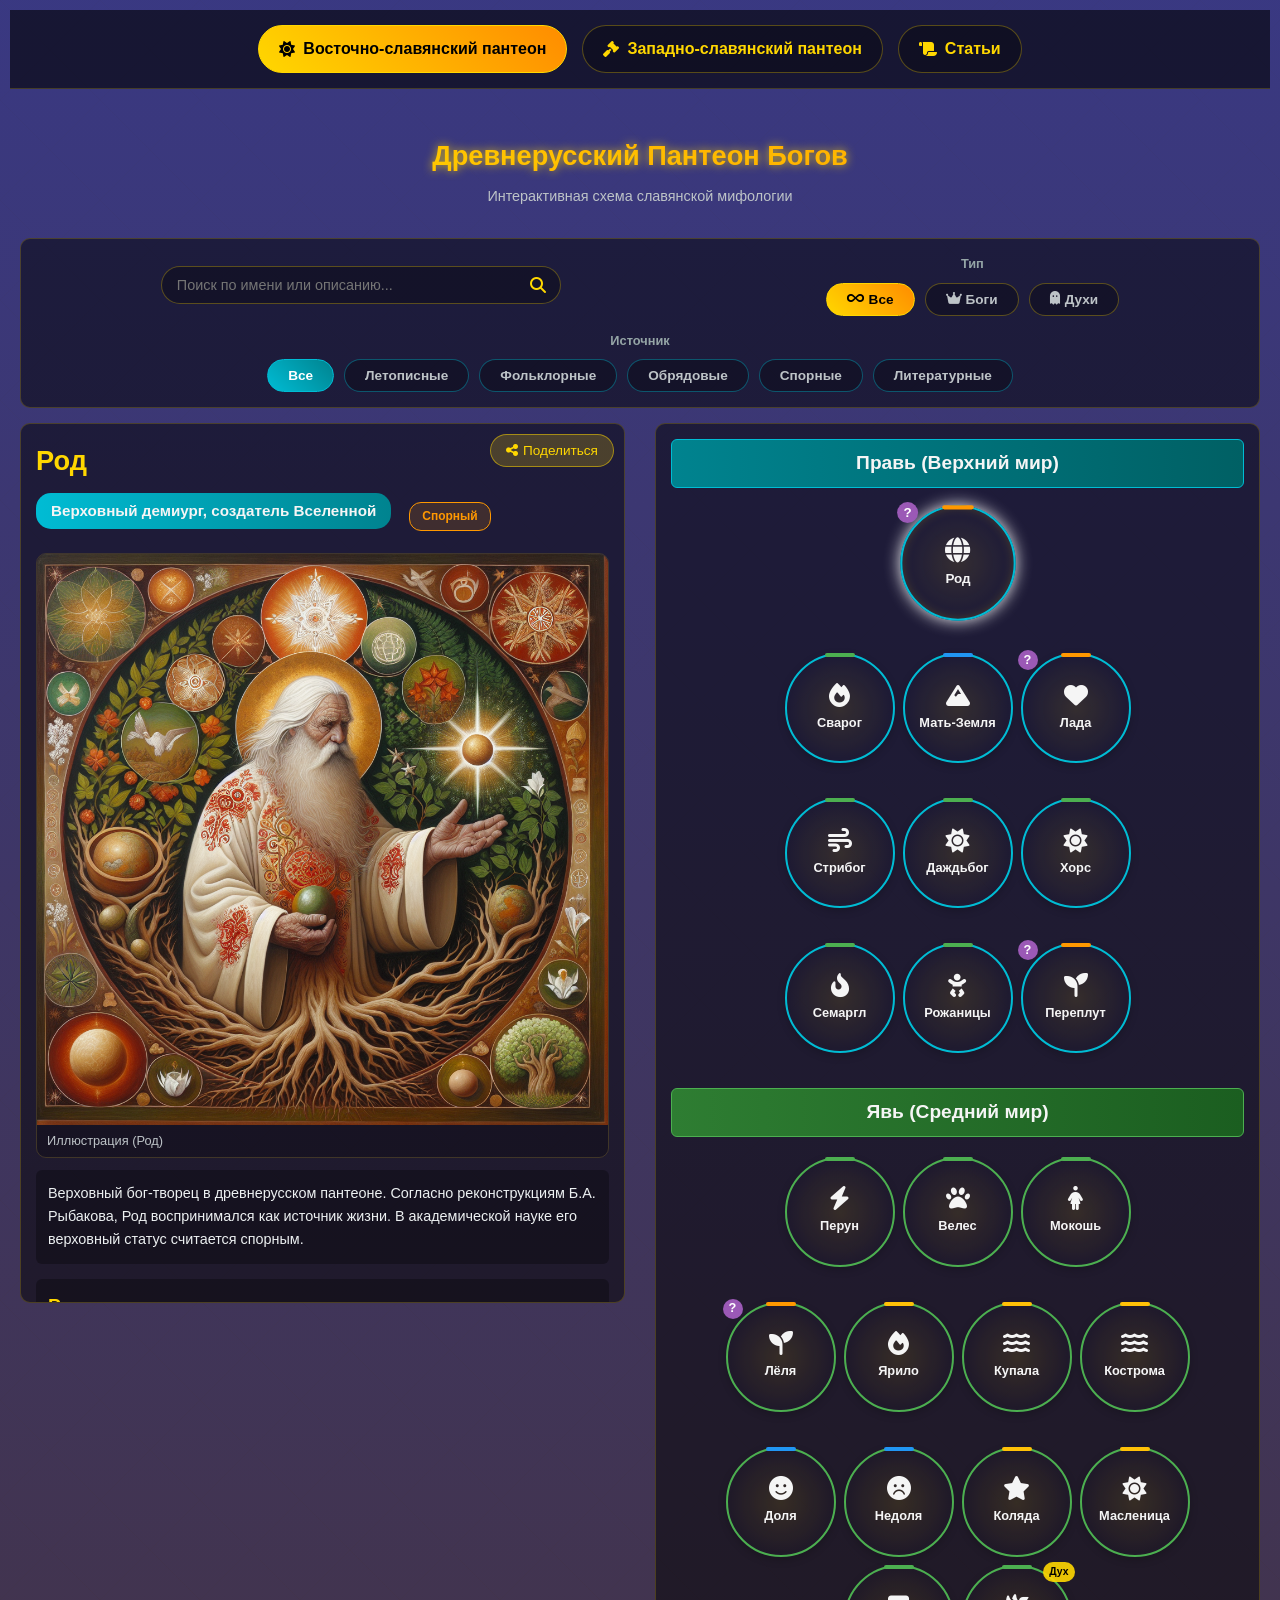
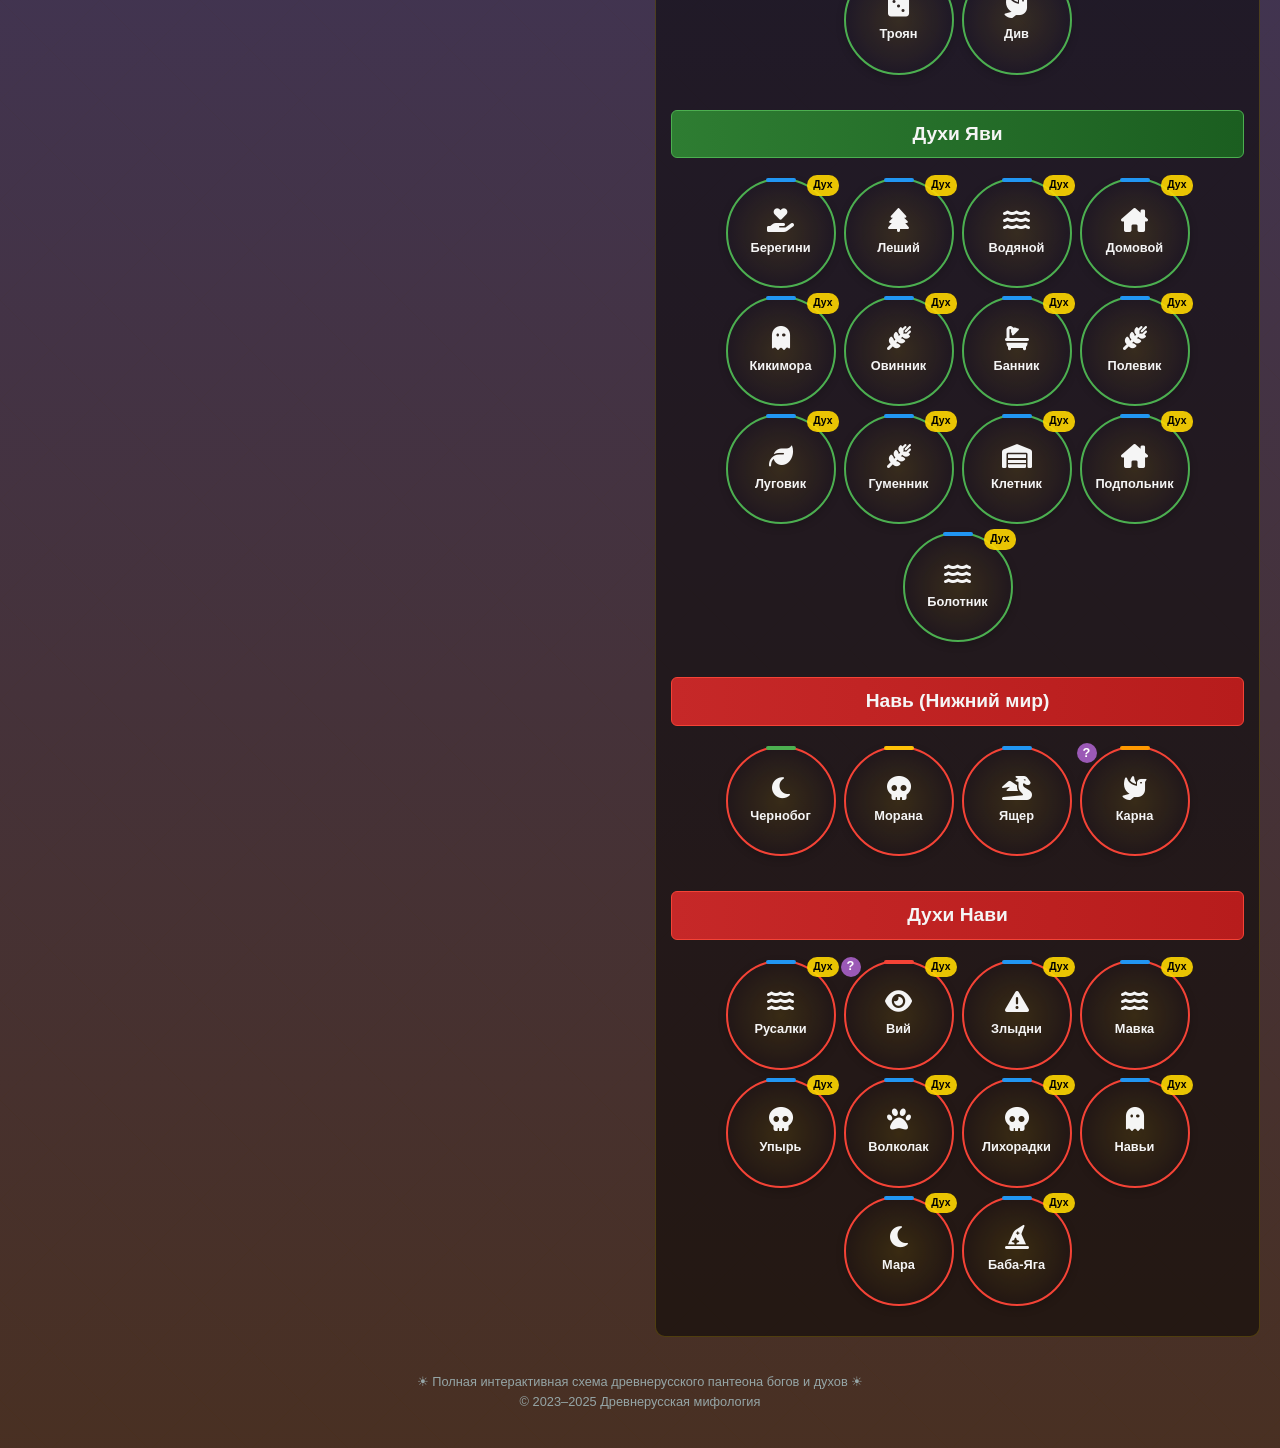
==== commit f3a3c686: "Update index.html" ====
--- a/index.html
+++ b/index.html
@@ -1,82 +1,24 @@
 <!DOCTYPE html>
 <html lang="ru">
 <head>
-    <!-- Google tag (gtag.js) -->
-<script async src="https://www.googletagmanager.com/gtag/js?id=G-6RVZMB5ZP8"></script>
-<script>
-  window.dataLayer = window.dataLayer || [];
-  function gtag(){dataLayer.push(arguments);}
-  gtag('js', new Date());
-
-  gtag('config', 'G-6RVZMB5ZP8');
-</script>
-    <!-- Yandex.Metrika counter -->
-<script type="text/javascript">
-    (function(m,e,t,r,i,k,a){
-        m[i]=m[i]||function(){(m[i].a=m[i].a||[]).push(arguments)};
-        m[i].l=1*new Date();
-        for (var j = 0; j < document.scripts.length; j++) {if (document.scripts[j].src === r) { return; }}
-        k=e.createElement(t),a=e.getElementsByTagName(t)[0],k.async=1,k.src=r,a.parentNode.insertBefore(k,a)
-    })(window, document,'script','https://mc.yandex.ru/metrika/tag.js?id=104200189', 'ym');
-
-    ym(104200189, 'init', {ssr:true, webvisor:true, clickmap:true, ecommerce:"dataLayer", accurateTrackBounce:true, trackLinks:true});
-</script>
-<noscript><div><img src="https://mc.yandex.ru/watch/104200189" style="position:absolute; left:-9999px;" alt="" /></div></noscript>
-<!-- /Yandex.Metrika counter -->
     <meta charset="UTF-8">
     <meta name="viewport" content="width=device-width, initial-scale=1.0">
-    <title>Западно-славянский Пантеон Богов</title>
-    
-    <meta name="description" content="Интерактивная схема западнославянской мифологии: боги балтийских славян, духи, родственные связи и сферы влияния. Святовит, Триглав, Радегаст, Чернобог и другие персонажи.">
-    <meta name="keywords" content="западнославянские боги, балтийские славяне, Святовит, Триглав, Радегаст, Чернобог, мифология, пантеон, духи">
-<link rel="canonical" href="https://ryabkovevgeny.github.io/russgods/western.html">
-
-<meta name="twitter:card" content="summary_large_image">
-<meta name="twitter:title" content="Западно-славянский Пантеон Богов">
-<meta name="twitter:description" content="Интерактивная схема западнославянской мифологии: боги, духи, родственные связи">
-<meta name="twitter:image" content="https://ryabkovevgeny.github.io/russgods/images/social-preview.jpg">
-
-<link rel="preconnect" href="https://fonts.googleapis.com">
-<link rel="preconnect" href="https://fonts.gstatic.com" crossorigin>
-<link rel="dns-prefetch" href="//mc.yandex.ru">
-<link rel="dns-prefetch" href="//www.googletagmanager.com">
-    
-    <meta property="og:title" content="Западно-славянский Пантеон Богов" />
-    <meta property="og:description" content="Интерактивная схема западнославянской мифологии: боги, духи, родственные связи и сферы влияния." />
-    <meta property="og:image" content="https://ryabkovevgeny.github.io/russgods/images/social-preview.jpg" />
-    <meta property="og:url" content="https://ryabkovevgeny.github.io/russgods/western.html" />
-    <meta property="og:type" content="website" />
-
-    <script type="application/ld+json">
-    {
-      "@context": "https://schema.org",
-      "@type": "WebPage",
-      "name": "Западно-славянский Пантеон Богов",
-      "description": "Интерактивная схема западнославянской мифологии: божества, духи, уровни Яви и Нави.",
-      "url": "https://ryabkovevgeny.github.io/russgods/western.html",
-      "thumbnailUrl": "https://ryabkovevgeny.github.io/russgods/images/social-preview.jpg"
-    }
-    </script>
-    
+    <title>Древнерусский Пантеон Богов</title>
+    <meta name="description" content="Интерактивная схема славянской мифологии: боги, духи, родственные связи и сферы влияния.">
     <link rel="stylesheet" href="https://cdnjs.cloudflare.com/ajax/libs/font-awesome/6.4.0/css/all.min.css">
     <style>
         * { box-sizing: border-box; margin: 0; padding: 0; }
-
         body {
             font-family: 'Comfortaa', 'Russo One', Arial, sans-serif;
-            background:
-                linear-gradient(rgba(25, 25, 112, 0.85), rgba(43, 15, 0, 0.85)),
+            background: linear-gradient(rgba(25, 25, 112, 0.85), rgba(43, 15, 0, 0.85)),
                 url('data:image/svg+xml;utf8,<svg xmlns="http://www.w3.org/2000/svg" width="100" height="100" viewBox="0 0 100 100"><rect width="100" height="100" fill="%238B4513" opacity="0.1"/><path d="M0,0 L100,100 M100,0 L0,100" stroke="%23FFD700" stroke-width="1" opacity="0.1"/></svg>');
             color: #f5f5f5;
             line-height: 1.6;
             padding: 10px;
             min-height: 100vh;
         }
-
         .slavic-pantheon-container { max-width: 1400px; margin: 0 auto; padding: 10px; }
-
-        .slavic-header { text-align: center; padding: 15px 5px; margin-bottom: 15px; position: relative; }
-
+        .slavic-header { text-align: center; padding: 15px 5px; margin-bottom: 15px; }
         .slavic-title {
             font-family: 'Russo One', sans-serif;
             font-size: 1.7rem;
@@ -86,12 +28,9 @@
             -webkit-background-clip: text;
             -webkit-text-fill-color: transparent;
             font-weight: 800;
-            letter-spacing: 0.5px;
             padding: 0 10px;
         }
-
-        .slavic-subtitle { font-size: 0.9rem; color: #bdc3c7; max-width: 100%; margin: 0 auto; line-height: 1.4; padding: 0 5px; }
-
+        .slavic-subtitle { font-size: 0.9rem; color: #bdc3c7; }
         .control-panel {
             background: rgba(0, 0, 0, 0.5);
             border-radius: 10px;
@@ -100,1062 +39,1190 @@
             border: 1px solid rgba(255, 215, 0, 0.2);
         }
         .controls-wrapper { display: flex; flex-wrap: wrap; gap: 15px; align-items: center; justify-content: space-around; }
-
         .search-container { flex: 1; min-width: 200px; max-width: 400px; position: relative; }
         .search-input {
             width: 100%; padding: 10px 40px 10px 15px; border-radius: 25px;
             border: 1px solid rgba(255, 215, 0, 0.3); background: rgba(0, 0, 0, 0.3);
-            color: #fff; font-size: 0.9rem; transition: all 0.3s;
-        }
-        .search-input:focus { outline: none; border-color: #ffd700; box-shadow: 0 0 10px rgba(255, 215, 0, 0.3); }
-        .search-input::placeholder { color: #95a5a6; }
+            color: #fff; font-size: 0.9rem;
+        }
+        .search-input:focus { outline: none; border-color: #ffd700; }
         .search-icon { position: absolute; right: 15px; top: 50%; transform: translateY(-50%); color: #ffd700; pointer-events: none; }
-
         .filter-group { display: flex; flex-direction: column; align-items: center; gap: 8px; }
         .filter-label { font-size: 0.8rem; color: #95a5a6; font-weight: bold; }
         .filter-buttons { display: flex; gap: 10px; flex-wrap: wrap; justify-content: center; }
         .filter-btn {
             padding: 8px 20px; border: 1px solid rgba(255, 215, 0, 0.3); background: rgba(0, 0, 0, 0.3);
-            color: #bdc3c7; border-radius: 20px; cursor: pointer; transition: all 0.3s;
-            font-size: 0.85rem; font-weight: 600; display: flex; align-items: center; gap: 5px;
+            color: #bdc3c7; border-radius: 20px; cursor: pointer; font-size: 0.85rem; font-weight: 600;
+            display: flex; align-items: center; gap: 5px;
         }
         .filter-btn:hover { border-color: #ffd700; color: #ffd700; }
-        .filter-btn.active {
-            background: linear-gradient(45deg, #ffd700, #ff8c00); color: #000;
-            border-color: #ffd700; box-shadow: 0 0 10px rgba(255, 215, 0, 0.5);
-        }
+        .filter-btn.active { background: linear-gradient(45deg, #ffd700, #ff8c00); color: #000; border-color: #ffd700; }
         .filter-btn-source { border-color: rgba(0, 188, 212, 0.4); }
         .filter-btn-source:hover { border-color: #00bcd4; color: #00bcd4; }
         .filter-btn-source.active { background: linear-gradient(45deg, #00bcd4, #00838f); color: #fff; border-color: #00bcd4; }
-
         .main-content { display: flex; flex-direction: column; gap: 15px; margin-top: 10px; }
         .detail-container {
             background: rgba(0, 0, 0, 0.5); border-radius: 10px; padding: 15px;
-            box-shadow: 0 4px 10px rgba(0, 0, 0, 0.3); border: 1px solid rgba(255, 215, 0, 0.2); width: 100%;
-            position: relative;
+            border: 1px solid rgba(255, 215, 0, 0.2); width: 100%; position: relative;
         }
         .tree-container {
             background: rgba(0, 0, 0, 0.5); border-radius: 10px; padding: 15px;
-            box-shadow: 0 4px 10px rgba(0, 0, 0, 0.3); border: 1px solid rgba(255, 215, 0, 0.2); width: 100%;
-        }
-
+            border: 1px solid rgba(255, 215, 0, 0.2); width: 100%;
+        }
         .pantheon-levels { display: flex; flex-direction: column; gap: 20px; }
-        .pantheon-level { display: flex; flex-wrap: wrap; justify-content: center; gap: 8px; margin-bottom: 15px; transition: opacity 0.3s; }
+        .pantheon-level { display: flex; flex-wrap: wrap; justify-content: center; gap: 8px; margin-bottom: 15px; }
         .pantheon-level.hidden { display: none; }
-
         .world-title {
             text-align: center; font-size: 1.2rem; padding: 8px; margin: 0 auto 12px; border-radius: 6px;
-            font-weight: bold; width: 100%; font-family: 'Russo One', sans-serif; letter-spacing: 0.5px;
-        }
+            font-weight: bold; width: 100%; font-family: 'Russo One', sans-serif;
+        }
+        .praw .world-title { background: linear-gradient(to right, #00838f, #006064); border: 1px solid #00bcd4; }
         .jaw .world-title { background: linear-gradient(to right, #2e7d32, #1b5e20); border: 1px solid #4caf50; }
         .naw .world-title { background: linear-gradient(to right, #c62828, #b71c1c); border: 1px solid #f44336; }
-
         .deity-card {
             width: 110px; height: 110px; background: radial-gradient(circle at center, rgba(255, 215, 0, 0.1) 0%, transparent 70%);
             border-radius: 50%; display: flex; flex-direction: column; align-items: center; justify-content: center;
             text-align: center; padding: 10px; cursor: pointer; position: relative;
-            box-shadow: 0 3px 8px rgba(0, 0, 0, 0.2); margin-bottom: 5px; transition: all 0.3s; opacity: 1;
+            box-shadow: 0 3px 8px rgba(0, 0, 0, 0.2); transition: all 0.3s;
         }
         .deity-card.hidden { display: none; }
         .deity-card.dimmed { opacity: 0.3; transform: scale(0.9); }
         .deity-card.active { box-shadow: 0 0 15px currentColor, inset 0 0 10px rgba(255, 215, 0, 0.2); transform: scale(1.05); z-index: 10; }
-        .deity-icon { font-size: 1.5rem; margin-bottom: 6px; filter: drop-shadow(0 0 3px currentColor); }
-        .deity-card-name { font-size: 0.8rem; font-weight: bold; font-family: 'Russo One', sans-serif; text-shadow: 0 1px 2px rgba(0,0,0,0.8); }
-
+        .deity-icon { font-size: 1.5rem; margin-bottom: 6px; }
+        .deity-card-name { font-size: 0.8rem; font-weight: bold; font-family: 'Russo One', sans-serif; }
         .deity-type-badge {
             position: absolute; top: -5px; right: -5px; background: rgba(255, 215, 0, 0.9);
             color: #000; font-size: 0.65rem; padding: 2px 6px; border-radius: 10px; font-weight: bold;
         }
-        .deity-disputed-badge { position: absolute; top: -5px; left: -5px; background: #9b59b6; color: #fff; width: 20px; height: 20px; border-radius: 50%; font-size: 0.8rem; font-weight: bold; display: flex; align-items: center; justify-content: center; cursor: help; box-shadow: 0 2px 4px rgba(0,0,0,0.4); }
-
+        .deity-disputed-badge {
+            position: absolute; top: -5px; left: -5px; background: #9b59b6; color: #fff;
+            width: 20px; height: 20px; border-radius: 50%; font-size: 0.8rem; font-weight: bold;
+            display: flex; align-items: center; justify-content: center; cursor: help;
+        }
         .deity-card::before {
-            content: '';
-            position: absolute;
-            top: -2px; left: 50%; transform: translateX(-50%);
+            content: ''; position: absolute; top: -2px; left: 50%; transform: translateX(-50%);
             width: 30px; height: 4px; border-radius: 2px;
-            box-shadow: 0 0 8px currentColor;
-        }
-        .deity-card.source-attested::before,
-        .deity-card.source-common-slavic::before { background: #4caf50; color: #4caf50; }
-        .deity-card.source-folklore::before { background: #2196f3; color: #2196f3; }
-        .deity-card.source-hypothetical::before { background: #ff9800; color: #ff9800; }
-
+        }
+        .deity-card.source-letopis::before { background: #4caf50; }
+        .deity-card.source-folklor::before { background: #2196f3; }
+        .deity-card.source-obryad::before { background: #ffc107; }
+        .deity-card.source-spornoe::before { background: #ff9800; }
+        .deity-card.source-literatura::before { background: #f44336; }
+        .praw .deity-card { border: 2px solid #00bcd4; }
         .jaw .deity-card { border: 2px solid #4caf50; }
         .naw .deity-card { border: 2px solid #f44336; }
-
         .detail-placeholder { display: flex; flex-direction: column; justify-content: center; align-items: center; text-align: center; height: 200px; color: #95a5a6; padding: 20px; }
-        .placeholder-icon { font-size: 2.5rem; margin-bottom: 15px; opacity: 0.3; animation: pulse 2s infinite; }
-        @keyframes pulse { 0%, 100% { transform: scale(1); } 50% { transform: scale(1.1); } }
-        .placeholder-text { font-size: 1rem; max-width: 100%; line-height: 1.5; }
-
+        .placeholder-icon { font-size: 2.5rem; margin-bottom: 15px; opacity: 0.3; }
+        .placeholder-text { font-size: 1rem; }
         .deity-detail { display: none; }
-        .deity-name { font-size: 1.7rem; margin-bottom: 10px; color: #ffd700; text-shadow: 0 0 10px rgba(255, 215, 0, 0.5); font-family: 'Russo One', sans-serif; }
-        .deity-level { font-size: 0.95rem; display: inline-block; padding: 6px 15px; border-radius: 15px; margin-bottom: 12px; font-weight: 600; box-shadow: 0 2px 4px rgba(0,0,0,0.2); }
+        .deity-name { font-size: 1.7rem; margin-bottom: 10px; color: #ffd700; font-family: 'Russo One', sans-serif; }
+        .deity-level { font-size: 0.95rem; display: inline-block; padding: 6px 15px; border-radius: 15px; margin-bottom: 12px; font-weight: 600; }
+        .praw-bg { background: linear-gradient(to right, #00bcd4, #00838f); }
         .jaw-bg { background: linear-gradient(to right, #4caf50, #2e7d32); }
         .naw-bg { background: linear-gradient(to right, #f44336, #c62828); }
-
         .source-badge {
             display: inline-flex; align-items: center; gap: 6px;
             font-size: 0.75rem; padding: 4px 12px; border-radius: 12px;
-            margin-left: 10px; font-weight: 600;
-            border: 1px solid currentColor;
-        }
-        .source-badge.attested { color: #4caf50; background: rgba(76, 175, 80, 0.15); }
-        .source-badge.folklore { color: #2196f3; background: rgba(33, 150, 243, 0.15); }
-        .source-badge.hypothetical { color: #ff9800; background: rgba(255, 152, 0, 0.15); }
-        .source-badge.common-slavic { color: #4caf50; background: rgba(76, 175, 80, 0.15); }
-
-        .deity-figure { margin-bottom: 12px; border-radius: 10px; overflow: hidden; border: 1px solid rgba(255, 215, 0, 0.15); background: rgba(0, 0, 0, 0.25); }
+            margin-left: 10px; font-weight: 600; border: 1px solid currentColor;
+        }
+        .source-badge.letopis { color: #4caf50; background: rgba(76, 175, 80, 0.15); }
+        .source-badge.folklor { color: #2196f3; background: rgba(33, 150, 243, 0.15); }
+        .source-badge.obryad { color: #ffc107; background: rgba(255, 193, 7, 0.15); }
+        .source-badge.spornoe { color: #ff9800; background: rgba(255, 152, 0, 0.15); }
+        .source-badge.literatura { color: #f44336; background: rgba(244, 67, 54, 0.15); }
+        .deity-figure { margin-bottom: 12px; border-radius: 10px; overflow: hidden; border: 1px solid rgba(255, 215, 0, 0.15); }
         .deity-image { width: 100%; aspect-ratio: 1 / 1; object-fit: cover; display: block; background: rgba(0,0,0,0.15); }
-        .deity-caption { font-size: 0.8rem; color: #bdc3c7; padding: 6px 10px; background: rgba(0,0,0, 0.25); border-top: 1px solid rgba(255, 215, 0, 0.1); }
-
+        .deity-caption { font-size: 0.8rem; color: #bdc3c7; padding: 6px 10px; background: rgba(0,0,0,0.25); }
         .deity-description {
-            font-size: 0.9rem; line-height: 1.5; margin-bottom: 15px; color: #ecf0f1;
-            padding: 12px; background: rgba(0, 0, 0, 0.3); border-radius: 6px; border: 1px solid rgba(255, 215, 0, 0.1);
-        }
-
-        .relations { background: rgba(0, 0, 0, 0.3); padding: 12px; border-radius: 6px; margin-top: 12px; border: 1px solid rgba(255, 215, 0, 0.1); }
+            font-size: 0.9rem; margin-bottom: 15px; color: #ecf0f1;
+            padding: 12px; background: rgba(0, 0, 0, 0.3); border-radius: 6px;
+        }
+        .relations { background: rgba(0, 0, 0, 0.3); padding: 12px; border-radius: 6px; margin-top: 12px; }
         .relations h3 { margin-bottom: 10px; color: #ffd700; font-size: 1.2rem; font-family: 'Russo One', sans-serif; }
         .relation-item { display: flex; margin-bottom: 8px; padding: 8px; border-radius: 5px; background: rgba(255, 255, 255, 0.07); cursor: pointer; align-items: center; font-size: 0.85rem; }
         .relation-icon { margin-right: 8px; font-size: 0.9rem; width: 20px; text-align: center; color: #ffd700; }
-        .relation-type { width: 140px; color: #bdc3c7; font-weight: bold; flex-shrink: 0; font-size: 0.75rem; }
-
+        .relation-type { width: 200px; color: #bdc3c7; font-weight: bold; flex-shrink: 0; font-size: 0.7rem; }
         .sphere-item { display: flex; align-items: center; margin-bottom: 6px; padding: 6px; background: rgba(255, 255, 255, 0.07); border-radius: 5px; font-size: 0.85rem; }
-        .sphere-item i { margin-right: 8px; font-size: 0.9rem; width: 20px; text-align: center; color: #ffd700; }
-
+        .sphere-item i { margin-right: 8px; width: 20px; text-align: center; color: #ffd700; }
         .share-button {
             position: absolute; top: 10px; right: 10px;
             background: rgba(255, 215, 0, 0.2); border: 1px solid rgba(255, 215, 0, 0.5); color: #ffd700;
             padding: 8px 15px; border-radius: 20px; cursor: pointer; font-size: 0.85rem;
-            transition: all 0.3s; display: flex; align-items: center; gap: 5px;
-        }
-        .share-button:hover { background: rgba(255, 215, 0, 0.3); box-shadow: 0 0 10px rgba(255, 215, 0, 0.5); }
-        .share-button.copied { background: rgba(76, 175, 80, 0.3); border-color: #4caf50; color: #4caf50; }
-
+            display: flex; align-items: center; gap: 5px;
+        }
         .slavic-footer { text-align: center; padding: 15px 0; margin-top: 20px; color: #95a5a6; font-size: 0.8rem; }
-
         .search-results {
             position: absolute; top: 100%; left: 0; right: 0; margin-top: 5px;
             background: rgba(0, 0, 0, 0.9); border: 1px solid rgba(255, 215, 0, 0.3);
             border-radius: 10px; max-height: 300px; overflow-y: auto; display: none; z-index: 100;
         }
-        .search-result-item { padding: 10px 15px; cursor: pointer; transition: background 0.2s; display: flex; align-items: center; gap: 10px; border-bottom: 1px solid rgba(255, 255, 255, 0.1); }
-        .search-result-item:last-child { border-bottom: none; }
+        .search-result-item { padding: 10px 15px; cursor: pointer; display: flex; align-items: center; gap: 10px; border-bottom: 1px solid rgba(255, 255, 255, 0.1); }
         .search-result-item:hover { background: rgba(255, 215, 0, 0.1); }
         .search-result-icon { font-size: 1.2rem; width: 30px; text-align: center; color: #ffd700; }
-        .search-result-text { flex: 1; }
         .search-result-name { font-weight: bold; color: #ffd700; }
         .search-result-desc { font-size: 0.8rem; color: #95a5a6; }
-
-        @media (min-width: 600px) {
-            .slavic-title { font-size: 2rem; }
-            .slavic-subtitle { font-size: 1rem; }
-            .deity-card { width: 120px; height: 120px; }
-            .world-title { font-size: 1.3rem; }
-            .deity-name { font-size: 1.9rem; }
-        }
         @media (min-width: 768px) {
             .main-content { flex-direction: row; }
-            .detail-container {
-                flex: 1; margin-right: 15px; position: sticky; top: 10px;
-                max-height: calc(100vh - 20px); overflow-y: auto;
-            }
+            .detail-container { flex: 1; margin-right: 15px; position: sticky; top: 10px; max-height: calc(100vh - 20px); overflow-y: auto; }
             .tree-container { flex: 1; }
-            .slavic-title { font-size: 2.2rem; }
-            .deity-card { width: 110px; height: 110px; }
-            .deity-card:hover:not(.active):not(.dimmed) { transform: translateY(-5px); box-shadow: 0 5px 15px rgba(0, 0, 0, 0.3); }
-        }
-        @media (min-width: 1024px) {
-            .slavic-pantheon-container { padding: 20px; }
-            .slavic-title { font-size: 2.5rem; }
-            .slavic-subtitle { font-size: 1.1rem; }
-            .deity-card { width: 130px; height: 130px; }
-            .deity-icon { font-size: 1.8rem; }
-            .deity-card-name { font-size: 0.9rem; }
-            .world-title { font-size: 1.4rem; }
-            .deity-name { font-size: 2.2rem; }
-        }
-        @media (min-width: 1200px) {
-            .deity-card { width: 140px; height: 140px; }
-            .pantheon-level { gap: 15px; }
         }
     </style>
 </head>
 <body>
-<nav class="main-nav" style="
-    background: rgba(0, 0, 0, 0.6);
-    padding: 15px;
-    margin-bottom: 20px;
-    display: flex;
-    justify-content: center;
-    flex-wrap: wrap;
-    gap: 15px;
-    border-bottom: 1px solid rgba(255, 215, 0, 0.2);
-">
-    <a href="index.html" class="nav-link" style="
-        padding: 10px 20px;
-        background: rgba(0, 0, 0, 0.3);
-        border: 1px solid rgba(255, 215, 0, 0.3);
-        border-radius: 25px;
-        color: #ffd700;
-        text-decoration: none;
-        font-weight: 600;
-        display: flex;
-        align-items: center;
-        gap: 8px;
-        transition: all 0.3s;
-    " onmouseover="this.style.background='rgba(255, 215, 0, 0.2)'" onmouseout="this.style.background='rgba(0, 0, 0, 0.3)'">
-        <i class="fas fa-sun"></i>
-        <span>Восточно-славянский пантеон</span>
+
+<nav style="background: rgba(0,0,0,0.6); padding: 15px; margin-bottom: 20px; display: flex; justify-content: center; flex-wrap: wrap; gap: 15px; border-bottom: 1px solid rgba(255,215,0,0.2);">
+    <a href="index.html" style="padding: 10px 20px; background: linear-gradient(45deg, #ffd700, #ff8c00); border: 1px solid #ffd700; border-radius: 25px; color: #000; text-decoration: none; font-weight: 600; display: flex; align-items: center; gap: 8px;">
+        <i class="fas fa-sun"></i><span>Восточно-славянский пантеон</span>
     </a>
-
-    <a href="western.html" class="nav-link" style="
-        padding: 10px 20px;
-        background: linear-gradient(45deg, #ffd700, #ff8c00);
-        border: 1px solid #ffd700;
-        border-radius: 25px;
-        color: #000;
-        text-decoration: none;
-        font-weight: 600;
-        display: flex;
-        align-items: center;
-        gap: 8px;
-        transition: all 0.3s;
-    ">
-        <i class="fas fa-gavel"></i>
-        <span>Западно-славянский пантеон</span>
+    <a href="western.html" style="padding: 10px 20px; background: rgba(0,0,0,0.3); border: 1px solid rgba(255,215,0,0.3); border-radius: 25px; color: #ffd700; text-decoration: none; font-weight: 600; display: flex; align-items: center; gap: 8px;">
+        <i class="fas fa-gavel"></i><span>Западно-славянский пантеон</span>
     </a>
-
-    <a href="articles.html" class="nav-link" style="
-        padding: 10px 20px;
-        background: rgba(0, 0, 0, 0.3);
-        border: 1px solid rgba(255, 215, 0, 0.3);
-        border-radius: 25px;
-        color: #ffd700;
-        text-decoration: none;
-        font-weight: 600;
-        display: flex;
-        align-items: center;
-        gap: 8px;
-        transition: all 0.3s;
-    " onmouseover="this.style.background='rgba(255, 215, 0, 0.2)'" onmouseout="this.style.background='rgba(0, 0, 0, 0.3)'">
-        <i class="fas fa-scroll"></i>
-        <span>Статьи</span>
+    <a href="articles.html" style="padding: 10px 20px; background: rgba(0,0,0,0.3); border: 1px solid rgba(255,215,0,0.3); border-radius: 25px; color: #ffd700; text-decoration: none; font-weight: 600; display: flex; align-items: center; gap: 8px;">
+        <i class="fas fa-scroll"></i><span>Статьи</span>
     </a>
 </nav>
-    <div class="slavic-pantheon-container">
-        <header class="slavic-header">
-            <h1 class="slavic-title">Западно-славянский Пантеон Богов</h1>
-            <p class="slavic-subtitle">Интерактивная схема мифологии балтийских славян: от исторически засвидетельствованных богов до фольклорных духов. Все данные имеют справочный характер и возможны отличия в зависимости от региона.</p>
-        </header>
-
-        <div class="control-panel">
-            <div class="controls-wrapper">
-                <div class="search-container">
-                    <input type="text" class="search-input" id="searchInput" placeholder="Поиск по имени или описанию...">
-                    <i class="search-icon fas fa-search"></i>
-                    <div class="search-results" id="searchResults"></div>
-                </div>
-                <div class="filter-group">
-                    <div class="filter-label">Тип</div>
-                    <div class="filter-buttons" id="type-filters">
-                        <button class="filter-btn active" data-filter="all"><i class="fas fa-infinity"></i><span>Все</span></button>
-                        <button class="filter-btn" data-filter="god"><i class="fas fa-crown"></i><span>Боги</span></button>
-                        <button class="filter-btn" data-filter="spirit"><i class="fas fa-ghost"></i><span>Духи</span></button>
-                    </div>
-                </div>
-                <div class="filter-group">
-                    <div class="filter-label">Источник</div>
-                    <div class="filter-buttons" id="source-filters">
-                        <button class="filter-btn filter-btn-source active" data-source-filter="all">Все</button>
-                        <button class="filter-btn filter-btn-source" data-source-filter="attested">Исторические</button>
-                        <button class="filter-btn filter-btn-source" data-source-filter="common-slavic">Общеславянские</button>
-                        <button class="filter-btn filter-btn-source" data-source-filter="folklore">Фольклорные</button>
-                        <button class="filter-btn filter-btn-source" data-source-filter="hypothetical">Гипотетические</button>
-                    </div>
+
+<div class="slavic-pantheon-container">
+    <header class="slavic-header">
+        <h1 class="slavic-title">Древнерусский Пантеон Богов</h1>
+        <p class="slavic-subtitle">Интерактивная схема славянской мифологии</p>
+    </header>
+
+    <div class="control-panel">
+        <div class="controls-wrapper">
+            <div class="search-container">
+                <input type="text" class="search-input" id="searchInput" placeholder="Поиск по имени или описанию...">
+                <i class="search-icon fas fa-search"></i>
+                <div class="search-results" id="searchResults"></div>
+            </div>
+            <div class="filter-group">
+                <div class="filter-label">Тип</div>
+                <div class="filter-buttons" id="type-filters">
+                    <button class="filter-btn active" data-filter="all"><i class="fas fa-infinity"></i><span>Все</span></button>
+                    <button class="filter-btn" data-filter="god"><i class="fas fa-crown"></i><span>Боги</span></button>
+                    <button class="filter-btn" data-filter="spirit"><i class="fas fa-ghost"></i><span>Духи</span></button>
+                </div>
+            </div>
+            <div class="filter-group">
+                <div class="filter-label">Источник</div>
+                <div class="filter-buttons" id="source-filters">
+                    <button class="filter-btn filter-btn-source active" data-source-filter="all">Все</button>
+                    <button class="filter-btn filter-btn-source" data-source-filter="letopis">Летописные</button>
+                    <button class="filter-btn filter-btn-source" data-source-filter="folklor">Фольклорные</button>
+                    <button class="filter-btn filter-btn-source" data-source-filter="obryad">Обрядовые</button>
+                    <button class="filter-btn filter-btn-source" data-source-filter="spornoe">Спорные</button>
+                    <button class="filter-btn filter-btn-source" data-source-filter="literatura">Литературные</button>
                 </div>
             </div>
         </div>
-
-        <div class="main-content">
-            <div class="detail-container" id="detail-section">
-                <button class="share-button" id="shareButton"><i class="fas fa-share-nodes"></i><span>Поделиться</span></button>
-
-                <div class="detail-placeholder" id="placeholder">
-                    <i class="placeholder-icon fas fa-hand-pointer"></i>
-                    <p class="placeholder-text">Выберите бога или духа, чтобы узнать подробности</p>
-                </div>
-
-                <div class="deity-detail" id="deity-detail">
-                    <h2 class="deity-name" id="detail-name">Бог</h2>
-                    <div style="display: flex; align-items: center; flex-wrap: wrap; gap: 8px; margin-bottom: 12px;">
-                        <div class="deity-level" id="detail-level">Уровень</div>
-                        <div class="source-badge" id="detail-source"></div>
-                    </div>
-
-                    <figure class="deity-figure">
-                        <img id="detail-image" class="deity-image" alt="" loading="lazy">
-                        <figcaption id="detail-image-caption" class="deity-caption">Иллюстрация</figcaption>
-                    </figure>
-
-                    <p class="deity-description" id="detail-description">Описание</p>
-
-                    <div class="relations">
-                        <h3>Родственные связи</h3>
-                        <div id="detail-relations"></div>
-                    </div>
-
-                    <div class="relations">
-                        <h3>Сфера влияния</h3>
-                        <div id="detail-sphere"></div>
-                    </div>
-
-                    <div class="relations">
-                        <h3>Культ и почитание</h3>
-                        <div id="detail-cult"></div>
-                    </div>
-                </div>
+    </div>
+
+    <div class="main-content">
+        <div class="detail-container" id="detail-section">
+            <button class="share-button" id="shareButton"><i class="fas fa-share-nodes"></i><span>Поделиться</span></button>
+            <div class="detail-placeholder" id="placeholder">
+                <i class="placeholder-icon fas fa-hand-pointer"></i>
+                <p class="placeholder-text">Выберите бога или духа из древа, чтобы узнать подробности</p>
             </div>
-
-            <div class="tree-container">
-                <div class="pantheon-levels">
-                    <!-- Явь -->
-                    <div class="pantheon-level jaw" data-level="jaw">
-                        <div class="world-title">Боги из хроник и общеславянские</div>
-                        <div class="deity-card source-attested" data-id="svyatovit" data-type="god" data-source="attested"><i class="deity-icon fas fa-gavel"></i><div class="deity-card-name">Святовит</div></div>
-                        <div class="deity-card source-attested" data-id="triglav" data-type="god" data-source="attested"><i class="deity-icon fas fa-dice-three"></i><div class="deity-card-name">Триглав</div></div>
-                        <div class="deity-card source-attested" data-id="radegast" data-type="god" data-source="attested"><i class="deity-icon fas fa-sun"></i><div class="deity-card-name">Радегаст</div></div>
-                        <div class="deity-card source-attested" data-id="yarovit" data-type="god" data-source="attested"><i class="deity-icon fas fa-shield-halved"></i><div class="deity-card-name">Яровит</div></div>
-                        <div class="deity-card source-attested" data-id="prove" data-type="god" data-source="attested"><i class="deity-icon fas fa-tree"></i><div class="deity-card-name">Прове</div></div>
-                        <div class="deity-card source-common-slavic" data-id="svarog" data-type="god" data-source="common-slavic"><i class="deity-icon fas fa-hammer"></i><div class="deity-card-name">Сварог</div></div>
-                        <div class="deity-card source-attested" data-id="zhiva" data-type="god" data-source="attested"><i class="deity-icon fas fa-seedling"></i><div class="deity-card-name">Жива</div></div>
-                        <div class="deity-card source-attested" data-id="podaga" data-type="god" data-source="attested"><i class="deity-icon fas fa-wind"></i><div class="deity-card-name">Подага</div></div>
-                        <div class="deity-card source-attested" data-id="chernobog" data-type="god" data-source="attested"><i class="deity-icon fas fa-moon"></i><div class="deity-card-name">Чернобог</div></div>
-                        <div class="deity-card source-attested" data-id="ruevit" data-type="god" data-source="attested"><i class="deity-icon fas fa-hand-fist"></i><div class="deity-card-name">Руевит</div></div>
-                        <div class="deity-card source-attested" data-id="porevit" data-type="god" data-source="attested"><i class="deity-icon fas fa-balance-scale"></i><div class="deity-card-name">Поревит</div></div>
-                        <div class="deity-card source-attested" data-id="porenut" data-type="god" data-source="attested"><i class="deity-icon fas fa-question-circle"></i><div class="deity-card-name">Поренут</div></div>
-                        <div class="deity-card source-attested" data-id="pripegala" data-type="god" data-source="attested"><i class="deity-icon fas fa-fire-alt"></i><div class="deity-card-name">Припегала</div></div>
-                        <div class="deity-card source-common-slavic" data-id="veles" data-type="spirit" data-source="common-slavic"><i class="deity-icon fas fa-paw"></i><div class="deity-card-name">Велес</div><div class="deity-type-badge">Дух</div></div>
-                    </div>
-
-                    <!-- Навь -->
-                    <div class="pantheon-level naw" data-level="naw">
-                        <div class="world-title">Реконструированные, фольклорные и спорные</div>
-                        <div class="deity-card source-hypothetical" data-id="belobog" data-type="god" data-source="hypothetical"><i class="deity-icon fas fa-certificate"></i><div class="deity-card-name">Белобог</div><div class="deity-disputed-badge" title="Гипотетический бог, реконструирован на основе дуализма">?</div></div>
-                        <div class="deity-card source-folklore" data-id="marena" data-type="god" data-source="folklore"><i class="deity-icon fas fa-snowflake"></i><div class="deity-card-name">Марена</div><div class="deity-disputed-badge" title="Богиня, известная в основном по обрядам и фольклору">?</div></div>
-                        <div class="deity-card source-folklore" data-id="dziewanna" data-type="god" data-source="folklore"><i class="deity-icon fas fa-bow-arrow"></i><div class="deity-card-name">Дзеванна</div><div class="deity-disputed-badge" title="Упомянута в поздних источниках (Ян Длугош)">?</div></div>
-                        <div class="deity-card source-folklore" data-id="nyja" data-type="god" data-source="folklore"><i class="deity-icon fas fa-key"></i><div class="deity-card-name">Ныя</div><div class="deity-disputed-badge" title="Упомянут в поздних источниках (Ян Длугош)">?</div></div>
-                        <div class="deity-card source-folklore" data-id="rarog" data-type="spirit" data-source="folklore"><i class="deity-icon fas fa-dove"></i><div class="deity-card-name">Рарог</div><div class="deity-type-badge">Дух</div></div>
-                        <div class="deity-card source-folklore" data-id="pogwizd" data-type="spirit" data-source="folklore"><i class="deity-icon fas fa-tornado"></i><div class="deity-card-name">Погвизд</div><div class="deity-type-badge">Дух</div><div class="deity-disputed-badge" title="Упомянут в поздних источниках (Ян Длугош)">?</div></div>
-                        <div class="deity-card source-folklore" data-id="poswist" data-type="spirit" data-source="folklore"><i class="deity-icon fas fa-cloud-sun"></i><div class="deity-card-name">Посьвист</div><div class="deity-type-badge">Дух</div><div class="deity-disputed-badge" title="Фольклорный дух погоды, брат Погвизда">?</div></div>
-                        <div class="deity-card source-folklore" data-id="boruta" data-type="spirit" data-source="folklore"><i class="deity-icon fas fa-hat-wizard"></i><div class="deity-card-name">Борута</div><div class="deity-type-badge">Дух</div><div class="deity-disputed-badge" title="Поздний фольклорный персонаж, демон/дьявол">?</div></div>
-                    </div>
+            <div class="deity-detail" id="deity-detail">
+                <h2 class="deity-name" id="detail-name">Бог</h2>
+                <div style="display: flex; align-items: center; flex-wrap: wrap; gap: 8px; margin-bottom: 12px;">
+                    <div class="deity-level" id="detail-level">Уровень</div>
+                    <div class="source-badge" id="detail-source"></div>
+                </div>
+                <figure class="deity-figure">
+                    <img id="detail-image" class="deity-image" alt="" loading="lazy">
+                    <figcaption id="detail-image-caption" class="deity-caption">Иллюстрация</figcaption>
+                </figure>
+                <p class="deity-description" id="detail-description">Описание</p>
+                <div class="relations">
+                    <h3>Родственные связи</h3>
+                    <div id="detail-relations"></div>
+                </div>
+                <div class="relations">
+                    <h3>Сфера влияния</h3>
+                    <div id="detail-sphere"></div>
+                </div>
+                <div class="relations">
+                    <h3>Культ и почитание</h3>
+                    <div id="detail-cult"></div>
                 </div>
             </div>
         </div>
 
-        <div class="slavic-footer">
-            <p>☀ Интерактивная схема западно-славянского пантеона богов ☀</p>
-            <p>Изображения взяты из каталога images/western. Все данные имеют справочный характер и возможны отличия в зависимости от региона.</p>
-            <p>Администратор сайта всегда готов выслушать и добавить информацию: <a href="mailto:admin@example.com" style="color: #ffd700;">admin@example.com</a></p>
+        <div class="tree-container">
+            <div class="pantheon-levels">
+                <div class="pantheon-level praw" data-level="praw">
+                    <div class="world-title">Правь (Верхний мир)</div>
+                    <div class="deity-card source-spornoe" data-id="rod" data-type="god" data-source="spornoe">
+                        <i class="deity-icon fas fa-globe"></i>
+                        <div class="deity-card-name">Род</div>
+                        <div class="deity-disputed-badge" title="Спорный статус верховного бога">?</div>
+                    </div>
+                </div>
+                <div class="pantheon-level praw" data-level="praw">
+                    <div class="deity-card source-letopis" data-id="svarog" data-type="god" data-source="letopis"><i class="deity-icon fas fa-fire"></i><div class="deity-card-name">Сварог</div></div>
+                    <div class="deity-card source-folklor" data-id="mat-zemlya" data-type="god" data-source="folklor"><i class="deity-icon fas fa-mountain"></i><div class="deity-card-name">Мать-Земля</div></div>
+                    <div class="deity-card source-spornoe" data-id="lada" data-type="god" data-source="spornoe"><i class="deity-icon fas fa-heart"></i><div class="deity-card-name">Лада</div><div class="deity-disputed-badge" title="Спорная богиня">?</div></div>
+                </div>
+                <div class="pantheon-level praw" data-level="praw">
+                    <div class="deity-card source-letopis" data-id="stribog" data-type="god" data-source="letopis"><i class="deity-icon fas fa-wind"></i><div class="deity-card-name">Стрибог</div></div>
+                    <div class="deity-card source-letopis" data-id="dazhdbog" data-type="god" data-source="letopis"><i class="deity-icon fas fa-sun"></i><div class="deity-card-name">Даждьбог</div></div>
+                    <div class="deity-card source-letopis" data-id="hors" data-type="god" data-source="letopis"><i class="deity-icon fas fa-sun"></i><div class="deity-card-name">Хорс</div></div>
+                </div>
+                <div class="pantheon-level praw" data-level="praw">
+                    <div class="deity-card source-letopis" data-id="semargl" data-type="god" data-source="letopis"><i class="deity-icon fas fa-fire-flame-curved"></i><div class="deity-card-name">Семаргл</div></div>
+                    <div class="deity-card source-letopis" data-id="rojanicy" data-type="god" data-source="letopis"><i class="deity-icon fas fa-baby"></i><div class="deity-card-name">Рожаницы</div></div>
+                    <div class="deity-card source-spornoe" data-id="pereplut" data-type="god" data-source="spornoe"><i class="deity-icon fas fa-seedling"></i><div class="deity-card-name">Переплут</div><div class="deity-disputed-badge" title="Функции неясны">?</div></div>
+                </div>
+
+                <div class="pantheon-level jaw" data-level="jaw">
+                    <div class="world-title">Явь (Средний мир)</div>
+                    <div class="deity-card source-letopis" data-id="perun" data-type="god" data-source="letopis"><i class="deity-icon fas fa-bolt"></i><div class="deity-card-name">Перун</div></div>
+                    <div class="deity-card source-letopis" data-id="veles" data-type="god" data-source="letopis"><i class="deity-icon fas fa-paw"></i><div class="deity-card-name">Велес</div></div>
+                    <div class="deity-card source-letopis" data-id="mokosh" data-type="god" data-source="letopis"><i class="deity-icon fas fa-person-dress"></i><div class="deity-card-name">Мокошь</div></div>
+                </div>
+                <div class="pantheon-level jaw" data-level="jaw">
+                    <div class="deity-card source-spornoe" data-id="lelya" data-type="god" data-source="spornoe"><i class="deity-icon fas fa-seedling"></i><div class="deity-card-name">Лёля</div><div class="deity-disputed-badge" title="Спорная богиня">?</div></div>
+                    <div class="deity-card source-obryad" data-id="yarilo" data-type="god" data-source="obryad"><i class="deity-icon fas fa-fire"></i><div class="deity-card-name">Ярило</div></div>
+                    <div class="deity-card source-obryad" data-id="kupala" data-type="god" data-source="obryad"><i class="deity-icon fas fa-water"></i><div class="deity-card-name">Купала</div></div>
+                    <div class="deity-card source-obryad" data-id="kostroma" data-type="god" data-source="obryad"><i class="deity-icon fas fa-water"></i><div class="deity-card-name">Кострома</div></div>
+                </div>
+                <div class="pantheon-level jaw" data-level="jaw">
+                    <div class="deity-card source-folklor" data-id="dolya" data-type="god" data-source="folklor"><i class="deity-icon fas fa-face-smile"></i><div class="deity-card-name">Доля</div></div>
+                    <div class="deity-card source-folklor" data-id="nedolya" data-type="god" data-source="folklor"><i class="deity-icon fas fa-face-frown"></i><div class="deity-card-name">Недоля</div></div>
+                    <div class="deity-card source-obryad" data-id="kolyada" data-type="god" data-source="obryad"><i class="deity-icon fas fa-star"></i><div class="deity-card-name">Коляда</div></div>
+                    <div class="deity-card source-obryad" data-id="maslenitsa" data-type="god" data-source="obryad"><i class="deity-icon fas fa-sun"></i><div class="deity-card-name">Масленица</div></div>
+                    <div class="deity-card source-letopis" data-id="trojan" data-type="god" data-source="letopis"><i class="deity-icon fas fa-dice-three"></i><div class="deity-card-name">Троян</div></div>
+                    <div class="deity-card source-letopis" data-id="div" data-type="spirit" data-source="letopis"><i class="deity-icon fas fa-dove"></i><div class="deity-card-name">Див</div><div class="deity-type-badge">Дух</div></div>
+                </div>
+
+                <div class="pantheon-level jaw" data-level="jaw-spirits">
+                    <div class="world-title">Духи Яви</div>
+                    <div class="deity-card source-folklor" data-id="beregini" data-type="spirit" data-source="folklor"><i class="deity-icon fas fa-hand-holding-heart"></i><div class="deity-card-name">Берегини</div><div class="deity-type-badge">Дух</div></div>
+                    <div class="deity-card source-folklor" data-id="leshy" data-type="spirit" data-source="folklor"><i class="deity-icon fas fa-tree"></i><div class="deity-card-name">Леший</div><div class="deity-type-badge">Дух</div></div>
+                    <div class="deity-card source-folklor" data-id="vodyanoy" data-type="spirit" data-source="folklor"><i class="deity-icon fas fa-water"></i><div class="deity-card-name">Водяной</div><div class="deity-type-badge">Дух</div></div>
+                    <div class="deity-card source-folklor" data-id="domovoy" data-type="spirit" data-source="folklor"><i class="deity-icon fas fa-house-chimney"></i><div class="deity-card-name">Домовой</div><div class="deity-type-badge">Дух</div></div>
+                    <div class="deity-card source-folklor" data-id="kikimora" data-type="spirit" data-source="folklor"><i class="deity-icon fas fa-ghost"></i><div class="deity-card-name">Кикимора</div><div class="deity-type-badge">Дух</div></div>
+                    <div class="deity-card source-folklor" data-id="ovinnik" data-type="spirit" data-source="folklor"><i class="deity-icon fas fa-wheat-awn"></i><div class="deity-card-name">Овинник</div><div class="deity-type-badge">Дух</div></div>
+                    <div class="deity-card source-folklor" data-id="bannik" data-type="spirit" data-source="folklor"><i class="deity-icon fas fa-bath"></i><div class="deity-card-name">Банник</div><div class="deity-type-badge">Дух</div></div>
+                    <div class="deity-card source-folklor" data-id="polevik" data-type="spirit" data-source="folklor"><i class="deity-icon fas fa-wheat-awn"></i><div class="deity-card-name">Полевик</div><div class="deity-type-badge">Дух</div></div>
+                    <div class="deity-card source-folklor" data-id="lugovik" data-type="spirit" data-source="folklor"><i class="deity-icon fas fa-leaf"></i><div class="deity-card-name">Луговик</div><div class="deity-type-badge">Дух</div></div>
+                    <div class="deity-card source-folklor" data-id="gumennik" data-type="spirit" data-source="folklor"><i class="deity-icon fas fa-wheat-awn"></i><div class="deity-card-name">Гуменник</div><div class="deity-type-badge">Дух</div></div>
+                    <div class="deity-card source-folklor" data-id="kletnik" data-type="spirit" data-source="folklor"><i class="deity-icon fas fa-warehouse"></i><div class="deity-card-name">Клетник</div><div class="deity-type-badge">Дух</div></div>
+                    <div class="deity-card source-folklor" data-id="podpolye" data-type="spirit" data-source="folklor"><i class="deity-icon fas fa-house-chimney"></i><div class="deity-card-name">Подпольник</div><div class="deity-type-badge">Дух</div></div>
+                    <div class="deity-card source-folklor" data-id="bolotnik" data-type="spirit" data-source="folklor"><i class="deity-icon fas fa-water"></i><div class="deity-card-name">Болотник</div><div class="deity-type-badge">Дух</div></div>
+                </div>
+
+                <div class="pantheon-level naw" data-level="naw">
+                    <div class="world-title">Навь (Нижний мир)</div>
+                    <div class="deity-card source-letopis" data-id="chernobog" data-type="god" data-source="letopis"><i class="deity-icon fas fa-moon"></i><div class="deity-card-name">Чернобог</div></div>
+                    <div class="deity-card source-obryad" data-id="mora" data-type="god" data-source="obryad"><i class="deity-icon fas fa-skull"></i><div class="deity-card-name">Морана</div></div>
+                    <div class="deity-card source-folklor" data-id="yascher" data-type="god" data-source="folklor"><i class="deity-icon fas fa-dragon"></i><div class="deity-card-name">Ящер</div></div>
+                    <div class="deity-card source-spornoe" data-id="karna" data-type="god" data-source="spornoe"><i class="deity-icon fas fa-dove"></i><div class="deity-card-name">Карна</div><div class="deity-disputed-badge" title="Спорная богиня">?</div></div>
+                </div>
+
+                <div class="pantheon-level naw" data-level="naw-spirits">
+                    <div class="world-title">Духи Нави</div>
+                    <div class="deity-card source-folklor" data-id="rusalki" data-type="spirit" data-source="folklor"><i class="deity-icon fas fa-water"></i><div class="deity-card-name">Русалки</div><div class="deity-type-badge">Дух</div></div>
+                    <div class="deity-card source-literatura" data-id="viy" data-type="spirit" data-source="literatura"><i class="deity-icon fas fa-eye"></i><div class="deity-card-name">Вий</div><div class="deity-type-badge">Дух</div><div class="deity-disputed-badge" title="Литературный персонаж Гоголя">?</div></div>
+                    <div class="deity-card source-folklor" data-id="zlydni" data-type="spirit" data-source="folklor"><i class="deity-icon fas fa-triangle-exclamation"></i><div class="deity-card-name">Злыдни</div><div class="deity-type-badge">Дух</div></div>
+                    <div class="deity-card source-folklor" data-id="mavka" data-type="spirit" data-source="folklor"><i class="deity-icon fas fa-water"></i><div class="deity-card-name">Мавка</div><div class="deity-type-badge">Дух</div></div>
+                    <div class="deity-card source-folklor" data-id="upyr" data-type="spirit" data-source="folklor"><i class="deity-icon fas fa-skull"></i><div class="deity-card-name">Упырь</div><div class="deity-type-badge">Дух</div></div>
+                    <div class="deity-card source-folklor" data-id="volkolak" data-type="spirit" data-source="folklor"><i class="deity-icon fas fa-paw"></i><div class="deity-card-name">Волколак</div><div class="deity-type-badge">Дух</div></div>
+                    <div class="deity-card source-folklor" data-id="likhoradki" data-type="spirit" data-source="folklor"><i class="deity-icon fas fa-skull"></i><div class="deity-card-name">Лихорадки</div><div class="deity-type-badge">Дух</div></div>
+                    <div class="deity-card source-folklor" data-id="navyi" data-type="spirit" data-source="folklor"><i class="deity-icon fas fa-ghost"></i><div class="deity-card-name">Навьи</div><div class="deity-type-badge">Дух</div></div>
+                    <div class="deity-card source-folklor" data-id="mara" data-type="spirit" data-source="folklor"><i class="deity-icon fas fa-moon"></i><div class="deity-card-name">Мара</div><div class="deity-type-badge">Дух</div></div>
+                    <div class="deity-card source-folklor" data-id="baba-yaga" data-type="spirit" data-source="folklor"><i class="deity-icon fas fa-hat-wizard"></i><div class="deity-card-name">Баба-Яга</div><div class="deity-type-badge">Дух</div></div>
+                </div>
+            </div>
         </div>
     </div>
 
-    <script>
-        // ======= ДАННЫЕ: ИСПРАВЛЕННЫЕ СВЯЗИ + РАСШИРЕННЫЙ КУЛЬТ + РЕКОНСТРУКЦИИ =======
-        const deitiesData = {
-            svyatovit: {
-                name: "Святовит (Свентовит)", level: "jaw-bg", title: "Верховный бог-воитель, бог плодородия", source: "attested",
-                description: "«Бог богов» для руян, верховное божество с крупным храмом в Арконе. Связан с войной, победой и будущим урожаем. Его главные атрибуты — меч, рог изобилия и священный белый конь.",
-                relations: [
-                    { type: "Соратник", name: "Руевит", id: "ruevit", icon: "user-friends" },
-                    { type: "Реконструкция (Гиейштор)", name: "Триглав", id: "triglav", icon: "user-friends" }
-                ],
-                sphere: "Война, победа, плодородие, предсказания, высшая власть",
-                cult: "Святовит почитался как «бог богов» у балтийских славян, и его храм в Арконе на острове Рюген был главным религиозным центром всего Поморья. Ему приносили треть военной добычи, а купцы обязаны были жертвовать часть товаров перед началом торговли. Раз в год после сбора урожая в Аркону стекалось множество народа, пригонялся скот и привозилось вино для жертв и пира. Жрец Святовита накануне праздника выметал святилище, стараясь не дышать, чтобы не осквернить святое место. На следующий день он вынимал из рук идола рог с вином и по его содержимому предсказывал урожай на будущий год. Святовиту был посвящён белый конь, на котором жрец гадал о ходе войны и урожае. Арконский храм был разрушен датчанами в 1168 году, а идол Святовита сожжён.",
-                type: "god"
-            },
-
-            triglav: {
-                name: "Триглав", level: "jaw-bg", title: "Владыка трёх миров", source: "attested",
-                description: "Верховный бог поморян (Щецин, Волин). Его три головы символизировали власть над небом, землёй и подземным миром. Идолы часто имели повязку на глазах, чтобы бог не видел людских грехов.",
-                relations: [
-                    { type: "Реконструкция (Гиейштор)", name: "Святовит", id: "svyatovit", icon: "user-friends" },
-                    { type: "Реконструкция (Гиейштор)", name: "Радегаст", id: "radegast", icon: "user-friends" }
-                ],
-                sphere: "Власть над вселенной, управление тремя мирами, судьба, война",
-                cult: "Триглав почитался в Щецине и Волине как «высший бог», чьи три головы символизировали власть над небом, землёй и подземным миром. Его атрибутом был священный конь, принимавший участие в гаданиях, а идол имел три головы. Идолы Триглава часто имели повязку на глазах, чтобы бог не видел людских грехов. В Щецине ему был посвящён главный из трёх холмов, на котором стоял храм. После принятия христианства храм Триглава был разрушен, а идол уничтожен. По одной из гипотез, Свентовит, Триглав и Радгост восходят к образу Перуна.",
-                type: "god"
-            },
-
-            radegast: {
-                name: "Радегаст (Сварожич)", level: "jaw-bg", title: "Бог солнца, войны и гостеприимства", source: "attested",
-                description: "Верховный бог ратарей из Ретры. Считался сыном Сварога, богом солнечного и огненного начала. Выступал как защитник племени, податель благ и покровитель совета.",
-                relations: [
-                    { type: "Отец", name: "Сварог", id: "svarog", icon: "user" },
-                    { type: "Реконструкция (Гиейштор)", name: "Святовит", id: "svyatovit", icon: "user-friends" }
-                ],
-                sphere: "Солнце, огонь, гостеприимство, война, совет",
-                cult: "Радегаст был верховным богом племени ратарей, и его культовый центр находился в городе Ретра. Согласно Титмару Мерзебургскому, в Ретре первым богом был Сварожич, то есть Радегаст. Адам Бременский называет его главным богом Ретры, и храм его пользовался чрезвычайным уважением и почестями со стороны всех балтийских славян. Радегасту приносили в жертву животных и пленных врагов; его храм славился гаданиями. Гельмольд называет Радегаста «богом земли Бодрицкой». В «Славянской хронике» он упоминается как один из главных богов.",
-                type: "god"
-            },
-
-            yarovit: {
-                name: "Яровит (Геровит)", level: "jaw-bg", title: "Бог весеннего плодородия и войны", source: "attested",
-                description: "Бог ярой, жизненной силы и войны. Его священный золотой щит хранился в храме и считался символом победы, его выносили перед войском.",
-                relations: [
-                    { type: "Антагонист", name: "Марена", id: "marena", icon: "snowflake" }
-                ],
-                sphere: "Весеннее плодородие, яровая сила, война, защита",
-                cult: "Яровит почитался как бог войны и весеннего плодородия, и его священный золотой щит хранился в храме. Этот щит не выносили из капища кроме важных военных случаев, и язычники имели такое благоговение к этой вещи, что при виде щита падали на землю. Жрец Яровита от имени бога говорил: «Я бог твой, я тот, который одеваю поля хлебами и леса листьями; плоды нив и деревьев, приплод стад и все, что служит на пользу человеку — в моей власти». В источниках отождествлялся с Марсом. В Вольгасте и Хафельберге в его честь устраивались весенние игрища.",
-                type: "god"
-            },
-
-            prove: {
-                name: "Прове (Проно)", level: "jaw-bg", title: "Бог правосудия и священных дубрав", source: "attested",
-                description: "Бог, почитавшийся в Старгарде. Вероятно, был богом правосудия и закона. Считался покровителем священных дубовых рощ, где проходили суды и ритуалы.",
-                relations: [],
-                sphere: "Правосудие, закон, предсказания, священные дубравы",
-                cult: "Прове почитался в Старгарде (Альденбург) как бог правосудия и закона. Гельмольд описывает священную дубовую рощу, посвящённую Прове, окружённую двором и деревянной оградой с двумя воротами. Это место было святилищем для целого края, имело своего жреца, свои праздники и разные обряды при жертвоприношениях. Сюда раз в неделю сходился народ на суд, со жрецом и князем. Вход во двор был запрещён всякому, кроме жреца и тех, кто желал приносить жертвы или искал убежища. Суд вершился в священной роще от его имени.",
-                type: "god"
-            },
-
-            svarog: {
-                name: "Сварог", level: "jaw-bg", title: "Бог-кузнец, небесный огонь", source: "common-slavic",
-                description: "Древнее верховное божество. Бог-творец, небесный кузнец, установивший первые законы. Отец богов Сварожичей. Дал людям плуг и научил обрабатывать металл.",
-                relations: [
-                    { type: "Сын", name: "Радегаст", id: "radegast", icon: "child" }
-                ],
-                sphere: "Небесный огонь, кузнечное дело, ремесла, закон, созидание",
-                cult: "Сварог почитался как древнее верховное божество, бог-творец и небесный кузнец, установивший первые законы. Он считался отцом богов Сварожичей, к которым относился и Радегаст. Сварог дал людям плуг и научил обрабатывать металл. Его культ был общеславянским, хотя у балтийских славян он мог быть оттеснён более молодыми богами-воителями. Сварог упоминается в древнерусских источниках; у балтийских славян его культ не засвидетельствован. После христианизации его функции частично слились с образом Бога-Отца.",
-                type: "god"
-            },
-
-            zhiva: {
-                name: "Жива (Сива)", level: "jaw-bg", title: "Богиня жизни, весны и плодородия", source: "attested",
-                description: "Воплощение жизненной силы («живы»), богиня весны, плодородия и урожая. Пробуждает природу после зимнего сна. Упомянута Гельмольдом как Siwa.",
-                relations: [
-                    { type: "Антагонист", name: "Марена", id: "marena", icon: "skull" }
-                ],
-                sphere: "Жизнь, плодородие, весна, урожай",
-                cult: "Жива упоминается Гельмольдом как Siwa и почиталась как богиня жизни и плодородия у полабских славян. Она была главной богиней своей местности и считалась воплощением жизненной силы. Весенние обряды были связаны с призывом жизненной силы и пробуждением природы. Жива противопоставлялась Марене как богиня жизни и смерти соответственно. В глоссе «Mater Verborum» Жива упоминается как богиня. После христианизации её образ слился с Богородицей и святыми жёнами.",
-                type: "god"
-            },
-
-            podaga: {
-                name: "Подага", level: "jaw-bg", title: "Божество из Плёна", source: "attested",
-                description: "Божество, почитавшееся в городе Плён племенем вагров. Упомянут Гельмольдом, но его функции неизвестны. Этимология имени спорна, связывают со словами «погода» или «подать».",
-                relations: [],
-                sphere: "Погода, плодородие (предположительно)",
-                cult: "Подага упоминается Гельмольдом как божество, которому поклонялись в Плёне. Она имела храм и идола в Плёне, и её культ был локальным для племени вагров. Точные функции Подаги неизвестны, но этимология имени связывает её со словами «погода» или «подать». По одной из гипотез, Подага могла быть богиней погоды. Подробности культа не сохранились из-за скудости источников. После христианизации её культ был забыт.",
-                type: "god"
-            },
-
-            chernobog: {
-                name: "Чернобог (Цернобог)", level: "jaw-bg", title: "Бог зла, тьмы и разрушения", source: "attested",
-                description: "Олицетворение всего злого, тёмного и отрицательного. Бог несчастья, смерти и разрушения. Ему приносили жертвы, чтобы умилостивить и отвести беду.",
-                relations: [
-                    { type: "Антипод", name: "Белобог", id: "belobog", icon: "certificate" }
-                ],
-                sphere: "Зло, тьма, несчастье, смерть, Навь",
-                cult: "Чернобог прямо упомянут в «Славянской хронике» Гельмольда как злой бог, приносящий несчастье. Гельмольд описывает ритуал пиршества, на котором пускали вкруговую чашу и произносили заклинания от имени двух богов — доброго и злого, приписывая счастье доброму богу, а несчастье — злому. Балтийские славяне называли злого бога Diabol или Zcerneboch, что значит «чёрный бог». Существование Чернобога косвенно подтверждается топонимами. Ему приносили жертвы, чтобы отвести беду. После христианизации его образ слился с сатаной.",
-                type: "god"
-            },
-
-            ruevit: {
-                name: "Руевит (Ругевит)", level: "jaw-bg", title: "Бог войны, защитник от злых сил", source: "attested",
-                description: "Семиликий бог-воин, почитавшийся в Коренице на о. Рюген. У пояса висело семь мечей, восьмой он держал в руке. Могучий защитник, чья сила была направлена на отражение угроз.",
-                relations: [
-                    { type: "Соратник", name: "Святовит", id: "svyatovit", icon: "user-friends" },
-                    { type: "Связан с", name: "Поревит", id: "porevit", icon: "user" }
-                ],
-                sphere: "Война, защита от злых сил, воинская мощь",
-                cult: "Руевит почитался в Коренице на острове Рюген, где ему был посвящён главный из трёх храмов. Его идол имел семь голов и семь мечей у пояса, а восьмой он держал в руке. Саксон Грамматик описывает его как бога войны, сходного с Марсом. По описанию Саксона Грамматика, идол Руевита был древним и грубо вырезанным. В 1168 году храм Руевита был разрушен датчанами под предводительством епископа Абсалона. По одной из этимологий, имя Руевит связано со словом «руйный» — красный.",
-                type: "god"
-            },
-
-            porevit: {
-                name: "Поревит", level: "jaw-bg", title: "Бог правосудия и закона", source: "attested",
-                description: "Бог из пантеона Кореницы. Его идол имел пять голов и был безоружным, что указывает на его функции, связанные с мирным временем — правосудием и законом.",
-                relations: [
-                    { type: "Связан с", name: "Руевит", id: "ruevit", icon: "user-friends" },
-                    { type: "Связан с", name: "Поренут", id: "porenut", icon: "user-friends" }
-                ],
-                sphere: "Правосудие, закон, порядок, справедливость",
-                cult: "Поревит был одним из трёх богов, почитавшихся в Коренице, и его храм стоял рядом с храмом Руевита. Его идол имел пять голов и был безоружным, что указывает на его функции, связанные с мирным временем — правосудием и законом. Предположительно, Поревит считался богом мира и правосудия. Его культ был локальным для племени ранов и прерван христианизацией. В 1168 году храм Поревита был уничтожен датчанами вместе с другими святилищами Кореницы.",
-                type: "god"
-            },
-
-            porenut: {
-                name: "Поренут", level: "jaw-bg", title: "Бог судьбы и будущего", source: "attested",
-                description: "Третий бог из Кореницы. Его идол имел четыре лица на голове и пятое на груди. Вероятно, был связан с судьбой, будущим и жизненным путем человека.",
-                relations: [
-                    { type: "Связан с", name: "Поревит", id: "porevit", icon: "user-friends" }
-                ],
-                sphere: "Судьба, будущее, предопределение",
-                cult: "Поренут был третьим богом из пантеона Кореницы, и его идол имел четыре лица на голове и пятое на груди. Вероятно, он был связан с судьбой, будущим и жизненным путём человека. По одной из этимологий, имя Поренут связано со словом «породить». В 1168 году его храм был уничтожен датчанами вместе с другими святилищами Кореницы. Сведения о его культе крайне скудны из-за отсутствия подробных описаний в источниках.",
-                type: "god"
-            },
-
-            pripegala: {
-                name: "Припегала", level: "jaw-bg", title: "Бог войны с кровавыми ритуалами", source: "attested",
-                description: "Бог, упомянутый в письме магдебургского архиепископа Адельгота. Его культ описывается как крайне жестокий, с человеческими жертвоприношениями. Вероятно, был богом войны и победы.",
-                relations: [
-                    { type: "Схожие функции", name: "Святовит", id: "svyatovit", icon: "gavel" },
-                    { type: "Схожие функции", name: "Яровит", id: "yarovit", icon: "shield-halved" }
-                ],
-                sphere: "Война, победа, жертвоприношения",
-                cult: "Припегала упоминается в письме магдебургского архиепископа Адельгота как бог, чей культ описывается как крайне жестокий. По письму Адельгота, ему приносили человеческие жертвы. Припегала, вероятно, был богом войны и победы, близким по функциям к Святовиту и Яровиту. Его культ был локальным и, возможно, связан с племенем, проживавшим в районе Магдебурга. Сведения о Припегале ограничиваются письмом Адельгота, и его историчность оспаривается некоторыми исследователями.",
-                type: "god"
-            },
-
-            veles: {
-                name: "Велес (Волос)", level: "jaw-bg", title: "«Скотий бог», бог мудрости и магии", source: "common-slavic",
-                description: "Один из ключевых общеславянских богов. Покровитель скота, богатства, мудрости, магии, поэзии и хозяин подземного мира. У западных славян его функции могли переноситься на Триглава или Чернобога.",
-                relations: [
-                    { type: "Функции у", name: "Триглав", id: "triglav", icon: "dice-three" },
-                    { type: "Функции у", name: "Чернобог", id: "chernobog", icon: "moon" }
-                ],
-                sphere: "Навь, богатство, скот, мудрость, магия",
-                cult: "Велес был общеславянским богом, покровителем скота, богатства, мудрости и магии. У западных славян его прямое почитание зафиксировано слабо, но его функции могли переноситься на Триглава или Чернобога. По одной из гипотез, в польских источниках упоминается храм в Волерогце (городе Велеса). Это указывает на то, что культ Велеса был известен и западным славянам. После христианизации его образ слился со святым Власием.",
-                type: "spirit"
-            },
-
-            belobog: {
-                name: "Белобог (Белбог)", level: "naw-bg", title: "Бог света, добра и удачи", source: "hypothetical",
-                description: "Гипотетический бог светлого начала, антипод Чернобога. Прямых упоминаний его культа в источниках нет, но его существование реконструируется на основе дуализма. Символизирует удачу, день и небо.",
-                relations: [
-                    { type: "Антипод", name: "Чернобог", id: "chernobog", icon: "moon" }
-                ],
-                sphere: "Добро, свет, удача, счастье, дневной свет",
-                cult: "Белобог — гипотетическое божество, реконструируемое на основе дуализма, отражённого в «Славянской хронике» Гельмольда. Гельмольд упоминает только злого бога Чернобога, но из его слов следует, что должен был существовать и добрый бог. Существование Белобога подтверждается топонимами, такими как гора Белобог у лужицких сербов. В глоссе «Mater Verborum» «Белобог» сопоставлен с Baal. Однако многие исследователи считают Белобога созданием кабинетной мифологии. Его культ не засвидетельствован напрямую, но предполагается в рамках дуалистических верований.",
-                type: "god"
-            },
-
-            marena: {
-                name: "Марена (Морана)", level: "naw-bg", title: "Богиня зимы, смерти и увядания", source: "folklore",
-                description: "Богиня, олицетворяющая зиму, смерть и увядание. Враг Живы. Её чучело ритуально сжигали или топили весной, чтобы прогнать зиму и призвать тепло.",
-                relations: [
-                    { type: "Антагонист", name: "Жива", id: "zhiva", icon: "seedling" },
-                    { type: "Антагонист", name: "Яровит", id: "yarovit", icon: "shield-halved" }
-                ],
-                sphere: "Смерть, зима, увядание, ночь, болезни",
-                cult: "Марена известна в основном по обрядам и фольклору западных славян, особенно поляков и чехов. Обряд проводов зимы и сожжения (или утопления) чучела Марены символизировал победу весны и обеспечивал плодородие. Ян Длугош отождествлял Марену с Церерой; чешские глоссы соотносили её с Гекатой. В славянских обрядах чучело Марены топили в реке или сжигали, чтобы прогнать зиму и призвать тепло. Верили, что уничтожение чучела обеспечит быстрый приход лета, хороший урожай и защиту от мора.",
-                type: "god"
-            },
-
-            dziewanna: {
-                name: "Дзеванна (Девана)", level: "naw-bg", title: "Богиня лесов, охоты и дикой природы", source: "folklore",
-                description: "Польская богиня, упомянутая Яном Длугошем, который сравнивал её с римской Дианой. Покровительница дикой природы, лесов, зверей и охоты.",
-                relations: [
-                    { type: "Аналог", name: "Диана", id: null, icon: "female" },
-                    { type: "Противопоставление", name: "Марена", id: "marena", icon: "snowflake" }
-                ],
-                sphere: "Дикая природа, леса, охота, звери, луна",
-                cult: "Дзеванна упоминается Яном Длугошем, который сравнивал её с римской Дианой. Она почиталась как богиня дикой природы, лесов, зверей и охоты. В польских обрядах после утопления Марены в село вносили зелёное деревце, называемое «лято» (лето). Сведения о её культе происходят из поздних источников (XV в.), и его историчность оспаривается. Дзеванна противопоставлялась Марене как богиня жизни и смерти соответственно. После христианизации её образ слился с образами святых жён и Богородицы.",
-                type: "god"
-            },
-
-            nyja: {
-                name: "Ныя (Ний)", level: "naw-bg", title: "Бог подземного мира и душ умерших", source: "folklore",
-                description: "Польский бог, упомянутый Яном Длугошем и отождествлённый им с Плутоном. Владыка подземного царства (Нави), проводник душ умерших. Возможно, ипостась Велеса.",
-                relations: [
-                    { type: "Аналог", name: "Велес", id: "veles", icon: "paw" },
-                    { type: "Аналог", name: "Плутон", id: null, icon: "user-secret" }
-                ],
-                sphere: "Подземный мир, смерть, души предков, Навь",
-                cult: "Ныя упоминается Яном Длугошем и отождествляется им с Плутоном. Согласно Длугошу, Ныя имел главный храм в Гнезно, где ему приносили десятину от урожая. Он почитался как владыка подземного мира и проводник душ умерших. Возможно, Ныя был ипостасью Велеса или его польским вариантом. По одной из гипотез, сведения о Ныя — поздняя реконструкция Длугоша. После христианизации его образ слился с сатаной и властителями ада.",
-                type: "god"
-            },
-
-            rarog: {
-                name: "Рарог", level: "naw-bg", title: "Огненный дух, сокол", source: "folklore",
-                description: "Мифологический огненный дух в образе сокола или огненного вихря, связанный с культом огня и домашнего очага. Считался воплощением небесного огня Сварога.",
-                relations: [
-                    { type: "Связан с", name: "Сварог", id: "svarog", icon: "hammer" },
-                    { type: "Связан с", name: "Радегаст", id: "radegast", icon: "sun" }
-                ],
-                sphere: "Огонь, домашний очаг, солнечный огонь",
-                cult: "Рарог — западнославянский мифологический персонаж, огненный дух в образе сокола или огненного вихря. Его имя имеет иранское происхождение и связано с представлениями о священной птице. В чешской и словацкой традициях рарашек — это дух-обогатитель, который выводится из яйца и приносит богатство. Рарог считался воплощением небесного огня Сварога. В поздних западнославянских поверьях рарог мог появляться в виде огненного змея или шара. После христианизации образ Рарога слился с представлениями о чёрте.",
-                type: "spirit"
-            },
-
-            pogwizd: {
-                name: "Погвизд (Похвист)", level: "naw-bg", title: "Дух или бог ветра и непогоды", source: "folklore",
-                description: "Божество ветра, бури и плохой погоды, упомянутое в польских источниках. Его имя происходит от слова «свист». Представлялся как суровое существо, приносящее холод и метели.",
-                relations: [
-                    { type: "Брат", name: "Посьвист", id: "poswist", icon: "user-friends" }
-                ],
-                sphere: "Ветер, буря, метель, непогода",
-                cult: "Погвизд — западнославянский дух ветра и непогоды, упомянутый в польских источниках. Его имя происходит от слова «свист», и его представляли как суровое существо, приносящее холод и метели. Погвизд персонифицировал стихийные силы, которых пытались задобрить. В фольклоре ветер персонифицировался как «пан Ветровский». После христианизации образ Погвизда слился с представлениями о бесах и демонах воздуха.",
-                type: "spirit"
-            },
-
-            poswist: {
-                name: "Посьвист", level: "naw-bg", title: "Дух или бог ясной погоды", source: "folklore",
-                description: "Брат Погвизда, божество хорошей погоды и ласкового ветра. Его представляли как красивого юношу, приносящего тепло и разгоняющего тучи. Его появление означало конец бури.",
-                relations: [
-                    { type: "Брат", name: "Погвизд", id: "pogwizd", icon: "user-friends" }
-                ],
-                sphere: "Хорошая погода, легкий ветер, ясное небо",
-                cult: "Посьвист — брат Погвизда, божество хорошей погоды и ласкового ветра. Его представляли как красивого юношу, приносящего тепло и разгоняющего тучи. Появление Посьвиста означало конец бури и наступление ясной погоды. Как и его брат, он являлся олицетворением природных сил в народных верованиях. По одной из гипотез, Посьвист соответствует Стрибогу. После христианизации его образ слился с представлениями об ангелах воздуха.",
-                type: "spirit"
-            },
-
-            boruta: {
-                name: "Борута", level: "naw-bg", title: "Дьявол, леший, хранитель кладов", source: "folklore",
-                description: "Персонаж польского фольклора, дьявол или леший, обитающий в болотах и лесах в окрестностях города Ленчица. Может представать в образе шляхтича. Охраняет скрытые сокровища.",
-                relations: [],
-                sphere: "Болота, леса, клады, обман",
-                cult: "Борута — персонаж польского фольклора, дьявол или леший, обитающий в болотах и лесах в окрестностях города Ленчица. Он может представать в образе шляхтича и охраняет скрытые сокровища. Борута считается поздним фольклорным персонажем, не являющимся богом, и его образ сформировался под влиянием христианства. В польских быличках Борута часто выступает как искуситель и обманщик, заманивающий людей в болото. В позднем фольклоре он стал одним из местных дьяволов.",
-                type: "spirit"
-            }
-        };
-
-        // ======= НАЗВАНИЯ ИСТОЧНИКОВ =======
-        const sourceNames = {
-            attested: "Исторический",
-            folklore: "Фольклорный",
-            hypothetical: "Гипотетический",
-            "common-slavic": "Общеславянский"
-        };
-
-        // Состояние
-        let activeTypeFilter = 'all';
-        let activeSourceFilter = 'all';
-        let searchTerm = '';
-        let activeDeityId = null;
-
-        document.addEventListener('DOMContentLoaded', function() {
-            initPantheon();
-            initFilters();
-            initSearch();
-            initShare();
-
-            const hash = window.location.hash.slice(1);
-            if (hash && deitiesData[hash]) {
-                showDeityDetails(hash);
-                activateCard(hash);
-                setTimeout(() => {
-                    const card = document.querySelector(`.deity-card[data-id="${hash}"]`);
-                    if (card) card.scrollIntoView({ behavior: 'smooth', block: 'center' });
-                }, 100);
-            } else {
-                showDeityDetails('svyatovit');
-                activateCard('svyatovit');
+    <div class="slavic-footer">
+        <p>☀ Полная интерактивная схема древнерусского пантеона богов и духов ☀</p>
+        <p>© 2023–2025 Древнерусская мифология</p>
+    </div>
+</div>
+
+<script>
+const deitiesData = {
+    rod: {
+        name: "Род", level: "praw-bg", title: "Верховный демиург, создатель Вселенной", source: "spornoe",
+        description: "Верховный бог-творец в древнерусском пантеоне. Согласно реконструкциям Б.А. Рыбакова, Род воспринимался как источник жизни. В академической науке его верховный статус считается спорным.",
+        relations: [
+            { type: "Связь", name: "Рожаницы", id: "rojanicy", icon: "baby" },
+            { type: "Сын (реконструкция Б.А. Рыбакова)", name: "Сварог", id: "svarog", icon: "child" },
+            { type: "Сын (реконструкция Б.А. Рыбакова)", name: "Стрибог", id: "stribog", icon: "child" }
+        ],
+        sphere: "Творение мира, жизненная сила, плодородие, судьба, время",
+        cult: "Культ Рода был связан с почитанием предков и семейных уз. Ему приносили жертвы в священных рощах, у воды и на возвышенностях. Следы почитания сохранились в словах «родня», «родить», «род». Роду и Рожаницам посвящались обряды при рождении ребёнка. После христианизации образ Рода частично слился с понятием Бога-отца.",
+        type: "god"
+    },
+    svarog: {
+        name: "Сварог", level: "praw-bg", title: "Бог неба, огня и кузнечного ремесла", source: "letopis",
+        description: "Небесный бог-кузнец, отец Дажьбога. Даровал людям орудия труда и установил законы семейной жизни.",
+        relations: [
+            { type: "Отец (реконструкция Б.А. Рыбакова)", name: "Род", id: "rod", icon: "user" },
+            { type: "Сын", name: "Даждьбог", id: "dazhdbog", icon: "child" }
+        ],
+        sphere: "Небо, небесный огонь, ремесла, закон, социальный порядок",
+        cult: "Культ Сварога был особенно распространён среди ремесленников, особенно кузнецов. Священным животным считался огненный петух. В честь Сварога разжигали священные костры и приносили дары кузнецам. Ему молились об удаче в кузнечном деле. После христианизации его образ слился с образом Бога-Отца.",
+        type: "god"
+    },
+    "mat-zemlya": {
+        name: "Мать-Сыра Земля", level: "praw-bg", title: "Богиня земли и плодородия", source: "folklor",
+        description: "Женское божество, олицетворение плодородной земли. Почиталась как мать всего живого.",
+        relations: [
+            { type: "Сын (реконструкция на основе фольклора)", name: "Даждьбог", id: "dazhdbog", icon: "child" },
+            { type: "Дочь (реконструкция на основе фольклора)", name: "Мокошь", id: "mokosh", icon: "female" }
+        ],
+        sphere: "Плодородие, земледелие, женское начало, исцеление, природные циклы",
+        cult: "Земле кланялись, прося урожая, и целовали её в знак клятвы. Весной совершали обряды «кормления земли» — приносили хлеб и зерно. Ей молились о плодородии и хорошем урожае. После христианизации культ слился с почитанием Богородицы.",
+        type: "god"
+    },
+    lada: {
+        name: "Лада", level: "praw-bg", title: "Богиня любви, весны и брака", source: "spornoe",
+        description: "Богиня красоты, любви и семейного благополучия. Покровительница весны, девичьей судьбы и брачных союзов.",
+        relations: [
+            { type: "Дочь", name: "Лёля", id: "lelya", icon: "female" },
+            { type: "Связь", name: "Рожаницы", id: "rojanicy", icon: "baby" }
+        ],
+        sphere: "Любовь, брак, весна, красота, гармония, плодородие",
+        cult: "Ладе молились о счастливом браке и семейном благополучии. Весной в её честь водили хороводы, плели венки и пели песни. Девушки просили Ладу о хорошем женихе и удачном замужестве. Ей приносили дары хлебом и мёдом. После христианизации её образ слился с Богородицей.",
+        type: "god"
+    },
+    stribog: {
+        name: "Стрибог", level: "praw-bg", title: "Повелитель ветров и пространства", source: "letopis",
+        description: "Бог ветров и воздушного пространства. Считался одним из древнейших богов, управляющим всеми ветрами на Земле.",
+        relations: [
+            { type: "Отец (реконструкция Б.А. Рыбакова)", name: "Род", id: "rod", icon: "user" },
+            { type: "Брат (реконструкция Б.А. Рыбакова)", name: "Сварог", id: "svarog", icon: "user-friends" }
+        ],
+        sphere: "Ветры, воздушная стихия, пространство",
+        cult: "Моряки и земледельцы молились Стрибогу о попутном ветре и хорошей погоде. В жертву приносили ленты, развеиваемые по ветру. Ветры воспринимались как его внуки. Ему молились перед дальней дорогой и торговыми походами.",
+        type: "god"
+    },
+    dazhdbog: {
+        name: "Даждьбог", level: "praw-bg", title: "Бог солнечного света и благополучия", source: "letopis",
+        description: "Солнечное божество, податель благ, один из главных богов киевского пантеона. Сын Сварога.",
+        relations: [
+            { type: "Отец", name: "Сварог", id: "svarog", icon: "user" },
+            { type: "Мать (реконструкция на основе фольклора)", name: "Мать-Земля", id: "mat-zemlya", icon: "female" },
+            { type: "Сопутствует", name: "Хорс", id: "hors", icon: "sun" }
+        ],
+        sphere: "Солнечный свет, лето, урожай, благополучие, княжеская власть, дождь",
+        cult: "Даждьбогу молились о богатом урожае и семейном благополучии. Праздники в его честь проводились летом. Ему приносили дары зерном и хлебом. В «Слове о полку Игореве» русские названы «внуками Дажьбога». После христианизации его функции перешли к Илье-пророку и Христу.",
+        type: "god"
+    },
+    hors: {
+        name: "Хорс", level: "praw-bg", title: "Бог солнечного диска", source: "letopis",
+        description: "Олицетворение солнечного диска, бог солнечного света. Часто упоминается вместе с Даждьбогом.",
+        relations: [
+            { type: "Сопутствует", name: "Даждьбог", id: "dazhdbog", icon: "sun" },
+            { type: "Брат (реконструкция на основе пантеона Владимира)", name: "Семаргл", id: "semargl", icon: "user-friends" }
+        ],
+        sphere: "Солнечный диск, солнечный свет, движение светил, дневной цикл",
+        cult: "Хорсу поклонялись с воздетыми к солнцу руками. Символом Хорса было солнечное колесо. Ему приносили дары на рассвете. Его имя имеет иранское происхождение. После христианизации его образ слился с Ильёй-пророком.",
+        type: "god"
+    },
+    semargl: {
+        name: "Семаргл", level: "praw-bg", title: "Огненный бог-посредник", source: "letopis",
+        description: "Загадочное божество, возможно, заимствованное из иранской мифологии (Симург). Изображался как крылатый пес или грифон.",
+        relations: [
+            { type: "Брат (реконструкция на основе пантеона Владимира)", name: "Хорс", id: "hors", icon: "user-friends" }
+        ],
+        sphere: "Огонь, защита посевов, посредничество между мирами, домашний очаг",
+        cult: "Семарглу приносили жертвы при посеве и сборе урожая. Огненные обереги для дома были связаны с его культом. Ему молились о защите посевов и семян. После христианизации его функции перешли к святым-защитникам.",
+        type: "god"
+    },
+    rojanicy: {
+        name: "Рожаницы", level: "praw-bg", title: "Богини судьбы и рождения", source: "letopis",
+        description: "Две или три богини, покровительницы рождения, судьбы и плодородия.",
+        relations: [
+            { type: "Связь", name: "Род", id: "rod", icon: "user" },
+            { type: "Связь", name: "Мокошь", id: "mokosh", icon: "female" }
+        ],
+        sphere: "Рождение, судьба, плодородие, женские ремесла, защита младенцев",
+        cult: "Рожаницам приносили дары при родах и на крестины. Им молились о здоровье младенцев и удачной судьбе. В их честь готовили родильную кашу. После христианизации их образ слился с Богородицей и святыми жёнами.",
+        type: "god"
+    },
+    pereplut: {
+        name: "Переплут", level: "praw-bg", title: "Бог изобилия и растительности", source: "spornoe",
+        description: "Упоминается в поучениях против язычества. Связан с водой, корнями и произрастанием. Точные функции неизвестны.",
+        relations: [
+            { type: "Связь", name: "Рожаницы", id: "rojanicy", icon: "baby" }
+        ],
+        sphere: "Растительность, вода, изобилие",
+        cult: "Переплуту приносили жертвы у воды. Его культ был связан с растительностью и изобилием. Точные обряды неизвестны из-за скудости источников. После христианизации его функции были забыты.",
+        type: "god"
+    },
+    perun: {
+        name: "Перун", level: "jaw-bg", title: "Бог-громовержец, покровитель воинов", source: "letopis",
+        description: "Грозное божество, управляющее громом и молниями. Покровитель князя и дружины. Глава киевского пантеона Владимира.",
+        relations: [
+            { type: "Враг", name: "Велес", id: "veles", icon: "fist-raised" },
+            { type: "Сын (реконструкция на основе «Велесовой книги», спорно)", name: "Даждьбог", id: "dazhdbog", icon: "child" }
+        ],
+        sphere: "Гроза, воинская доблесть, правосудие, княжеская власть, дубовые рощи",
+        cult: "Перуну приносили жертвы под священными дубами. Ему молились о победе в войне и защите от врагов. Князья и дружинники считали его своим покровителем. Священным животным Перуна был бык. После христианизации его образ слился с Ильёй-пророком.",
+        type: "god"
+    },
+    veles: {
+        name: "Велес", level: "jaw-bg", title: "Бог мудрости, скота и подземного мира", source: "letopis",
+        description: "Покровитель домашних животных, богатства, торговли; бог мудрости и магии. «Скотий бог».",
+        relations: [
+            { type: "Враг", name: "Перун", id: "perun", icon: "fist-raised" },
+            { type: "Муж (реконструкция В.В. Иванова и В.Н. Топорова)", name: "Мокошь", id: "mokosh", icon: "heart" },
+            { type: "Отец (реконструкция на основе фольклора)", name: "Ярило", id: "yarilo", icon: "child" }
+        ],
+        sphere: "Скот, богатство, торговля, мудрость, поэзия, магия, Нижний мир",
+        cult: "Велесу приносили жертвы быками и овцами. Его идолы стояли в низинах, у воды и на пастбищах. Ему молились о здоровье скота и приплоде. Велес считался покровителем торговцев и путешественников. После христианизации его образ слился со святым Власием.",
+        type: "god"
+    },
+    mokosh: {
+        name: "Мокошь", level: "jaw-bg", title: "Богиня судьбы, плодородия и ткачества", source: "letopis",
+        description: "Покровительница женщин, судьбы и ремесел (прядение, ткачество). Единственное женское божество в киевском пантеоне.",
+        relations: [
+            { type: "Жена (реконструкция В.В. Иванова и В.Н. Топорова)", name: "Велес", id: "veles", icon: "heart" },
+            { type: "Мать (реконструкция на основе фольклора)", name: "Доля", id: "dolya", icon: "female" },
+            { type: "Мать (реконструкция на основе фольклора)", name: "Недоля", id: "nedolya", icon: "female" }
+        ],
+        sphere: "Судьба, плодородие, ткачество, женские занятия, вода, урожай",
+        cult: "Мокоши молились о здоровье детей и удачном замужестве. Ей приносили дары пряжей и тканями. Мокошь считалась покровительницей женских ремёсел. В её честь устраивали обряды по пятницам (позже — Параскева Пятница). После христианизации её образ слился с Параскевой Пятницей.",
+        type: "god"
+    },
+    lelya: {
+        name: "Лёля", level: "jaw-bg", title: "Богиня весны, молодости и любви", source: "spornoe",
+        description: "Дочь Лады; олицетворение пробуждения природы, цветения и девичьей любви.",
+        relations: [
+            { type: "Мать", name: "Лада", id: "lada", icon: "female" },
+            { type: "Возлюбленный", name: "Ярило", id: "yarilo", icon: "heart" }
+        ],
+        sphere: "Весна, молодость, любовь, красота, цветение, невинность",
+        cult: "Лёле пели весенние песни и водили хороводы. В её честь плели венки и выпекали хлеб в форме птиц. Девушки просили Лёлю о любви и счастливом замужестве. Праздники в её честь проводились в конце весны. После христианизации её образ был вытеснен христианскими святыми.",
+        type: "god"
+    },
+    yarilo: {
+        name: "Ярило", level: "jaw-bg", title: "Бог весеннего солнца и плодородия", source: "obryad",
+        description: "Олицетворял весеннее возрождение природы, страсть и плодородие. Обрядовый персонаж, чьё чучело сжигали летом.",
+        relations: [
+            { type: "Отец (реконструкция на основе фольклора)", name: "Велес", id: "veles", icon: "user" },
+            { type: "Возлюбленная", name: "Лёля", id: "lelya", icon: "heart" }
+        ],
+        sphere: "Весеннее солнце, страсть, плодородие, сексуальная энергия, земледелие",
+        cult: "Яриле посвящали весенние праздники с чучелом. Чучело Ярилы в конце весны хоронили. Ему молились о плодородии и хорошем урожае. В его честь устраивали игры и гуляния. После христианизации его образ слился со святым Юрием.",
+        type: "god"
+    },
+    kupala: {
+        name: "Купала", level: "jaw-bg", title: "Бог летнего солнцеворота и любви", source: "obryad",
+        description: "Покровитель воды и трав; ночь на Иван Купалу — костры, купания, гадания. Обрядовый персонаж.",
+        relations: [
+            { type: "Сестра", name: "Кострома", id: "kostroma", icon: "female" }
+        ],
+        sphere: "Летнее солнцестояние, любовь, вода, травы, очищение, магические силы",
+        cult: "Купале посвящали ночь на Ивана Купалу. В эту ночь прыгали через костры, купались в воде и искали цветок папоротника. Ему молились о любви и очищении. Девушки плели венки и пускали их по воде. Праздник Купалы был приурочен к Рождеству Иоанна Предтечи.",
+        type: "god"
+    },
+    kostroma: {
+        name: "Кострома", level: "jaw-bg", title: "Богиня плодородия, лета и любви", source: "obryad",
+        description: "Сестра Купалы; символ увядания природы к концу лета. Обрядовый персонаж.",
+        relations: [
+            { type: "Брат", name: "Купала", id: "kupala", icon: "user-friends" }
+        ],
+        sphere: "Лето, любовь, плодородие, вода, увядание природы",
+        cult: "Костроме посвящали обряд «проводы Костромы». Чучело Костромы топили или сжигали в конце лета. Ей молились о плодородии и хорошем урожае. В её честь устраивали игры и хороводы. После христианизации её образ был забыт.",
+        type: "god"
+    },
+    dolya: {
+        name: "Доля", level: "jaw-bg", title: "Богиня удачи и счастливой судьбы", source: "folklor",
+        description: "Персонификация удачи; прядет «золотую нить» судьбы трудолюбивым.",
+        relations: [
+            { type: "Мать (реконструкция на основе фольклора)", name: "Мокошь", id: "mokosh", icon: "female" },
+            { type: "Сестра", name: "Недоля", id: "nedolya", icon: "female" }
+        ],
+        sphere: "Счастливая судьба, удача, успех, благополучие",
+        cult: "Доле молились о счастливой судьбе и удаче. Ей приносили дары хлебом и мёдом. Доля считалась покровительницей трудолюбивых. Её призывали при гаданиях о судьбе. После христианизации её образ слился с ангелом-хранителем.",
+        type: "god"
+    },
+    nedolya: {
+        name: "Недоля", level: "jaw-bg", title: "Богиня несчастья и неудачной судьбы", source: "folklor",
+        description: "Персонификация бед и несчастий; плетёт рваную нить для ленивых.",
+        relations: [
+            { type: "Мать (реконструкция на основе фольклора)", name: "Мокошь", id: "mokosh", icon: "female" },
+            { type: "Сестра", name: "Доля", id: "dolya", icon: "female" }
+        ],
+        sphere: "Несчастливая судьба, неудачи, бедность, болезни",
+        cult: "Недоле молились об избавлении от бед и несчастий. Ей приносили дары, чтобы задобрить. Недоля считалась причиной неудач и бедности. Её изгоняли оберегами и порядком в доме. После христианизации её образ был забыт.",
+        type: "god"
+    },
+    kolyada: {
+        name: "Коляда", level: "jaw-bg", title: "Бог зимнего солнцеворота", source: "obryad",
+        description: "Олицетворение нового солнечного цикла. Обрядовый персонаж.",
+        relations: [
+            { type: "Связь", name: "Даждьбог", id: "dazhdbog", icon: "sun" }
+        ],
+        sphere: "Зимнее солнцестояние, Новый год",
+        cult: "Коляде посвящали зимние гуляния и песни. В её честь колядовали и желали благополучия. Ей приносили дары обрядовым печеньем. В её честь устраивали обряды с чучелом. Праздник Коляды был приурочен к Рождеству Христову.",
+        type: "god"
+    },
+    maslenitsa: {
+        name: "Масленица", level: "jaw-bg", title: "Персонификация проводов зимы", source: "obryad",
+        description: "Олицетворяет праздник весны. Обрядовый персонаж.",
+        relations: [
+            { type: "Связь", name: "Морана", id: "mora", icon: "snowflake" }
+        ],
+        sphere: "Завершение зимы, пиры",
+        cult: "Масленице посвящали неделю блинов и гуляний. В её честь сжигали чучело зимы. Ей приносили дары блинами. В её честь устраивали игры и хороводы. Масленица сохранилась как Сырная неделя.",
+        type: "god"
+    },
+    trojan: {
+        name: "Троян", level: "jaw-bg", title: "Божество трёх миров", source: "letopis",
+        description: "Персонаж «Слова о полку Игореве» и поучений. Символ древности, возможно, божество, связанное с тремя мирами.",
+        relations: [],
+        sphere: "Три мира, древность",
+        cult: "Культа не имел. Упоминается в «Слове о полку Игореве» как символ древности. После христианизации его функции были забыты. Точные обряды неизвестны.",
+        type: "god"
+    },
+    div: {
+        name: "Див", level: "jaw-bg", title: "Вещая птица или грифон", source: "letopis",
+        description: "Существо из «Слова о полку Игореве», возможно, грифон или вещая птица. Связан с предзнаменованиями.",
+        relations: [],
+        sphere: "Предзнаменования, небо",
+        cult: "Культа не имел. Упоминается в «Слове о полку Игореве» как вещая птица или грифон. После христианизации его образ был забыт. Точные обряды неизвестны.",
+        type: "spirit"
+    },
+    chernobog: {
+        name: "Чернобог", level: "naw-bg", title: "Владыка Нави, бог хаоса и разрушения", source: "letopis",
+        description: "Антипод светлых богов, воплощение мрака и смерти. В источниках известен у балтийских славян.",
+        relations: [
+            { type: "Отец (реконструкция на основе фольклора)", name: "Морана", id: "mora", icon: "female" }
+        ],
+        sphere: "Смерть, разрушение, хаос, темнота, Нижний мир",
+        cult: "Чернобогу приносили жертвы в пещерах и оврагах. Ему приносили жертвы, чтобы отвести беду. Чернобог считался владыкой Нави. Ему приносили дары чёрного цвета. После христианизации его образ слился с сатаной.",
+        type: "god"
+    },
+    mora: {
+        name: "Морана", level: "naw-bg", title: "Богиня смерти, зимы и ночи", source: "obryad",
+        description: "Олицетворение зимы и умирания природы; «умирает» весной, возрождается зимой.",
+        relations: [
+            { type: "Отец (реконструкция на основе фольклора)", name: "Чернобог", id: "chernobog", icon: "user" },
+            { type: "Противник", name: "Даждьбог", id: "dazhdbog", icon: "fist-raised" }
+        ],
+        sphere: "Смерть, зима, ночь, болезни, увядание",
+        cult: "Моране посвящали обряд сожжения чучела в конце зимы. Её чучело сжигали/топили, чтобы прогнать зиму. В её честь устраивали обряды проводов зимы. После христианизации её образ слился с Марьей-Моревной.",
+        type: "god"
+    },
+    yascher: {
+        name: "Ящер", level: "naw-bg", title: "Хранитель подземных вод", source: "folklor",
+        description: "Хтонический дракон/ящерица подземных вод и болот; может даровать дождь.",
+        relations: [
+            { type: "Служитель (реконструкция на основе фольклора)", name: "Чернобог", id: "chernobog", icon: "user" }
+        ],
+        sphere: "Подземные воды, болота, дожди, рыбные богатства",
+        cult: "Ящеру приносили жертвы в болотах и озёрах. Ящер считался хранителем подземных вод. В его честь устраивали обряды у воды. Ему приносили дары рыбой. После христианизации его образ слился с водяным.",
+        type: "god"
+    },
+    karna: {
+        name: "Карна", level: "naw-bg", title: "Богиня перехода, плакальщица и проводница душ", source: "spornoe",
+        description: "Богиня, встречающая душу в момент смерти и сопровождающая её в загробный мир (Навь). Олицетворяет ритуальный плач и скорбь.",
+        relations: [
+            { type: "Связь", name: "Мир мёртвых", id: null, icon: "skull" }
+        ],
+        sphere: "Смерть, переход в загробный мир, плач, скорбь, возрождение",
+        cult: "Карне молились об упокоении душ умерших. В её честь совершали плачи и причитания. Ей приносили дары хлебом. В её честь устраивали поминальные обряды. После христианизации её образ слился с Богородицей-плакальщицей.",
+        type: "god"
+    },
+    beregini: {
+        name: "Берегини", level: "jaw-bg", title: "Духи-покровительницы берегов и вод", source: "folklor",
+        description: "Женские охранительные образы берегов, ключей и детей.",
+        relations: [
+            { type: "Связь", name: "Мать-Земля", id: "mat-zemlya", icon: "mountain" }
+        ],
+        sphere: "Защита, вода, берега, источники, материнская опека, обереги",
+        cult: "Берегиням приносили дары у рек и ключей. Им молились о защите детей и дома. В их честь устраивали обряды у воды. Берегини считались покровительницами материнства. После христианизации их образ слился с Богородицей и святыми жёнами.",
+        type: "spirit"
+    },
+    leshy: {
+        name: "Леший", level: "jaw-bg", title: "Хозяин леса", source: "folklor",
+        description: "Повелевает зверями, может выводить или путать путников.",
+        relations: [
+            { type: "Связь", name: "Велес", id: "veles", icon: "tree" }
+        ],
+        sphere: "Леса, звери, охота, тропы, защита природы",
+        cult: "Лешему приносили дары на пнях: хлеб, соль и монеты. Ему молились об удачной охоте и защите в лесу. Леший считался хозяином леса и зверей. В его честь устраивали обряды перед охотой. После христианизации его образ слился с бесами.",
+        type: "spirit"
+    },
+    vodyanoy: {
+        name: "Водяной", level: "jaw-bg", title: "Хозяин рек и озёр", source: "folklor",
+        description: "Властитель глубин; благоволит рыбакам за дары.",
+        relations: [
+            { type: "Спутницы", name: "Русалки", id: "rusalki", icon: "water" }
+        ],
+        sphere: "Реки, озёра, рыбалка, глубины, водовороты",
+        cult: "Водяному приносили дары хлебом и пивом. Ему молились об удачной рыбалке и защите от утопления. Водяной считался хозяином рек и озёр. В его честь устраивали обряды у воды. Первые уловы отпускали в воду.",
+        type: "spirit"
+    },
+    domovoy: {
+        name: "Домовой", level: "jaw-bg", title: "Дух-хранитель дома", source: "folklor",
+        description: "Хранитель очага и семейного благополучия.",
+        relations: [
+            { type: "Соперник", name: "Кикимора", id: "kikimora", icon: "ghost" }
+        ],
+        sphere: "Дом, очаг, хозяйство, семья, благополучие",
+        cult: "Домовому приносили дары кашей и хлебом. Ему молились о благополучии дома и семьи. Домовой считался хранителем очага. При переезде переносили угли из старого очага. Ему приносили дары за печкой.",
+        type: "spirit"
+    },
+    kikimora: {
+        name: "Кикимора", level: "jaw-bg", title: "Зловредный дух дома", source: "folklor",
+        description: "Путает пряжу, пугает; усмиряется порядком и оберегами.",
+        relations: [
+            { type: "Противник", name: "Домовой", id: "domovoy", icon: "hand-fist" }
+        ],
+        sphere: "Дом, ночные страхи, беспорядок, порча",
+        cult: "Кикиморе приносили дары, чтобы задобрить. Её задабривали или изгоняли оберегами. Кикимора считалась зловредным духом дома. В её честь устраивали обряды очищения. Ей приносили дары и обереги.",
+        type: "spirit"
+    },
+    ovinnik: {
+        name: "Овинник", level: "jaw-bg", title: "Дух овина и гумна", source: "folklor",
+        description: "Хранитель зерна; может устроить пожар при неуважении.",
+        relations: [
+            { type: "Связь", name: "Полевик", id: "polevik", icon: "seedling" }
+        ],
+        sphere: "Амбары, зерно, уборка, огонь",
+        cult: "Овиннику приносили дары крошками хлеба и солью. Ему молились о сохранении зерна и защите от огня. Овинник считался хранителем зерна. В его честь устраивали обряды в амбарах. Ему приносили дары на ночь.",
+        type: "spirit"
+    },
+    bannik: {
+        name: "Банник", level: "jaw-bg", title: "Дух бани", source: "folklor",
+        description: "Суровый хозяин бани; не любит присутствие при парении.",
+        relations: [],
+        sphere: "Баня, очищение, гадания, пар",
+        cult: "Баннику приносили дары веником, мылом и водой. Ему молились о здоровье и очищении. Банник считался хозяином бани. В его честь устраивали обряды в бане. Ему приносили дары после парения.",
+        type: "spirit"
+    },
+    polevik: {
+        name: "Полевик", level: "jaw-bg", title: "Дух поля", source: "folklor",
+        description: "Оберегает нивы и межи; может путать в полуденный зной.",
+        relations: [
+            { type: "Связь", name: "Даждьбог", id: "dazhdbog", icon: "sun" }
+        ],
+        sphere: "Поля, межи, урожай, полуденный зной",
+        cult: "Полевику приносили дары первыми колосками и хлебом. Ему молились о хорошем урожае и защите от засухи. Полевик считался хозяином поля. В его честь устраивали обряды на межах. Ему приносили дары в поле.",
+        type: "spirit"
+    },
+    lugovik: {
+        name: "Луговик", level: "jaw-bg", title: "Дух лугов и трав", source: "folklor",
+        description: "Хранитель трав и сенокосов.",
+        relations: [
+            { type: "Связь", name: "Лёля", id: "lelya", icon: "leaf" }
+        ],
+        sphere: "Луга, травы, цветы, медосбор",
+        cult: "Луговику приносили дары травами и цветами. Ему молились о хорошем сенокосе и медосборе. Луговик считался хозяином лугов. В его честь устраивали обряды на лугах. Кланялись лугу; несжатые полосы оставляли.",
+        type: "spirit"
+    },
+    gumennik: {
+        name: "Гуменник", level: "jaw-bg", title: "Дух гумна и овина", source: "folklor",
+        description: "Дух гумна — места для молотьбы. Следит за порядком и может наказать за лень.",
+        relations: [
+            { type: "Связь", name: "Овинник", id: "ovinnik", icon: "seedling" }
+        ],
+        sphere: "Гумно, зерно, молотьба",
+        cult: "Гуменнику приносили дары хлебом и кашей. Ему молились о хорошем урожае и защите от огня. Гуменник считался хозяином гумна. В его честь устраивали обряды на гумне. Ему приносили дары после молотьбы.",
+        type: "spirit"
+    },
+    kletnik: {
+        name: "Клетник", level: "jaw-bg", title: "Дух клети", source: "folklor",
+        description: "Дух клети — хозяйственной постройки для хранения зерна и вещей.",
+        relations: [
+            { type: "Связь", name: "Овинник", id: "ovinnik", icon: "home" }
+        ],
+        sphere: "Клеть, запасы",
+        cult: "Клетнику приносили дары хлебом и солью. Ему молились о сохранении запасов и защите от воров. Клетник считался хозяином клети. В его честь устраивали обряды в клети. Ему приносили дары после сбора урожая.",
+        type: "spirit"
+    },
+    podpolye: {
+        name: "Подпольник", level: "jaw-bg", title: "Дух подполья", source: "folklor",
+        description: "Дух, живущий в подполье дома. Может пугать, но иногда помогает.",
+        relations: [
+            { type: "Связь", name: "Домовой", id: "domovoy", icon: "home" }
+        ],
+        sphere: "Подполье, дом",
+        cult: "Подпольнику приносили дары хлебом и кашей. Ему молились о защите дома и подполья. Подпольник считался хозяином подполья. В его честь устраивали обряды в подполье. Ему приносили дары в подполье.",
+        type: "spirit"
+    },
+    bolotnik: {
+        name: "Болотник", level: "jaw-bg", title: "Дух болота", source: "folklor",
+        description: "Хозяин болота. Затягивает людей в трясину, может пугать огоньками.",
+        relations: [
+            { type: "Связь", name: "Водяной", id: "vodyanoy", icon: "water" }
+        ],
+        sphere: "Болото, трясина",
+        cult: "Болотнику приносили дары у болота. Ему молились о защите от трясины и болезней. Болотник считался хозяином болота. В его честь устраивали обряды у болота. Ему приносили дары хлебом и мёдом.",
+        type: "spirit"
+    },
+    rusalki: {
+        name: "Русалки", level: "naw-bg", title: "Духи воды и полей", source: "folklor",
+        description: "Амбивалентные духи: плодородие и опасность; «русальная неделя».",
+        relations: [
+            { type: "Связь", name: "Водяной", id: "vodyanoy", icon: "water" }
+        ],
+        sphere: "Реки, озёра, поля, русальная неделя, плодородие/опасность",
+        cult: "Русалкам приносили дары у воды. Им молились о плодородии и защите от болезней. Русалки считались духами воды и полей. На русальной неделе избегали купания и работ в поле. После христианизации их образ слился с святыми жёнами.",
+        type: "spirit"
+    },
+    viy: {
+        name: "Вий", level: "naw-bg", title: "Грозный владыка Нави (фольклор; статус спорен)", source: "literatura",
+        description: "Поздний образ: взгляд убивает; ассоциация со смертью и подземным миром. Литературный персонаж из повести Гоголя.",
+        relations: [
+            { type: "Связь", name: "Чернобог", id: "chernobog", icon: "skull" }
+        ],
+        sphere: "Навь, страх, смерть, мрак",
+        cult: "Культа нет; литературный персонаж Гоголя. В фольклоре — демон со смертельным взглядом. После христианизации его образ слился с бесами.",
+        type: "spirit"
+    },
+    zlydni: {
+        name: "Злыдни", level: "naw-bg", title: "Духи несчастья и нищеты", source: "folklor",
+        description: "Селятся там, где ссоры и леность; приносят упадок.",
+        relations: [
+            { type: "Связаны с", name: "Недоля", id: "nedolya", icon: "spinner" }
+        ],
+        sphere: "Нищета, болезни, раздор, несчастья",
+        cult: "Злыдням приносили дары, чтобы задобрить. Их изгоняли обрядами и соблюдением порядка в доме. Злыдни считались духами несчастья. В их честь устраивали обряды очищения. Им приносили дары хлебом и солью.",
+        type: "spirit"
+    },
+    mavka: {
+        name: "Мавка", level: "naw-bg", title: "Дух умерших детей", source: "folklor",
+        description: "Души некрещеных детей, часто как прекрасные девушки. Украинский персонаж.",
+        relations: [
+            { type: "Связь", name: "Русалки", id: "rusalki", icon: "water" }
+        ],
+        sphere: "Души, соблазн",
+        cult: "Мавкам приносили дары у воды и в лесу. Им молились об упокоении душ умерших детей. Мавки считались духами умерших детей. В их честь ставили кресты и приносили угощения. Им приносили дары хлебом и мёдом.",
+        type: "spirit"
+    },
+    upyr: {
+        name: "Упырь", level: "naw-bg", title: "Вампир", source: "folklor",
+        description: "Оживший мертвец, питающийся кровью.",
+        relations: [
+            { type: "Связь", name: "Навьи", id: "navyi", icon: "skull" }
+        ],
+        sphere: "Смерть, болезни, кровь",
+        cult: "Упырю приносили дары, чтобы задобрить. Ему молились об избавлении от болезней и смерти. Упырь считался ожившим мертвецом. Защита: осиновые колья в могилах. Ему приносили дары хлебом и солью.",
+        type: "spirit"
+    },
+    volkolak: {
+        name: "Волколак", level: "naw-bg", title: "Оборотень", source: "folklor",
+        description: "Человек, превращающийся в волка.",
+        relations: [
+            { type: "Связь", name: "Велес", id: "veles", icon: "paw" }
+        ],
+        sphere: "Превращение, охота",
+        cult: "Культа не имел; фольклорный персонаж. Волколак считался оборотнем. В его честь устраивали обряды в лесу. Ему приносили дары мясом и хлебом. После христианизации его образ слился с бесами.",
+        type: "spirit"
+    },
+    likhoradki: {
+        name: "Лихорадки", level: "naw-bg", title: "Духи болезней", source: "folklor",
+        description: "Демоны-старухи, насылающие болезни. Обычно их представляли как 12 сестёр.",
+        relations: [
+            { type: "Связь", name: "Морана", id: "mora", icon: "skull" }
+        ],
+        sphere: "Болезни, страдания",
+        cult: "Лихорадкам приносили дары, чтобы задобрить. Их изгоняли заговорами и оберегами. Лихорадки считались духами болезней. В их честь устраивали обряды исцеления. Им приносили дары хлебом и мёдом.",
+        type: "spirit"
+    },
+    navyi: {
+        name: "Навьи", level: "naw-bg", title: "Нечистые мертвецы", source: "folklor",
+        description: "Покойники, «нечистые» мертвецы, которые могут приходить к живым.",
+        relations: [
+            { type: "Связь", name: "Упырь", id: "upyr", icon: "skull" }
+        ],
+        sphere: "Смерть, болезни",
+        cult: "Навьям приносили дары, чтобы задобрить. Им молились об избавлении от болезней и смерти. Навьи считались нечистыми мертвецами. Защита: обереги от навьих. Им приносили дары хлебом и солью.",
+        type: "spirit"
+    },
+    mara: {
+        name: "Мара", level: "naw-bg", title: "Дух-душитель", source: "folklor",
+        description: "Дух, живущий на кладбище, является в виде черной тени и душит людей по ночам.",
+        relations: [
+            { type: "Связь", name: "Морана", id: "mora", icon: "moon" }
+        ],
+        sphere: "Кошмары, смерть",
+        cult: "Маре приносили дары, чтобы задобрить. Её изгоняли оберегами. Мара считалась духом-душителем. В её честь устраивали обряды очищения. Ей приносили дары хлебом и солью.",
+        type: "spirit"
+    },
+    "baba-yaga": {
+        name: "Баба-Яга", level: "naw-bg", title: "Ведьма лесная", source: "folklor",
+        description: "Могущественная старуха-чародейка, хранительница границы миров.",
+        relations: [
+            { type: "Связь", name: "Леший", id: "leshy", icon: "tree" }
+        ],
+        sphere: "Мудрость, испытания, магия",
+        cult: "Культа не имела; фольклорный персонаж. Баба-Яга считалась ведьмой лесной. В её честь устраивали обряды в лесу. Ей приносили дары хлебом и мёдом. После христианизации её образ слился с ведьмами и бесами.",
+        type: "spirit"
+    }
+};
+
+const sourceNames = {
+    letopis: "Летописный",
+    folklor: "Фольклорный",
+    obryad: "Обрядовый",
+    spornoe: "Спорный",
+    literatura: "Литературный"
+};
+
+let activeTypeFilter = 'all';
+let activeSourceFilter = 'all';
+let searchTerm = '';
+let activeDeityId = null;
+
+document.addEventListener('DOMContentLoaded', function() {
+    initPantheon();
+    initFilters();
+    initSearch();
+    initShare();
+
+    const hash = window.location.hash.slice(1);
+    if (hash && deitiesData[hash]) {
+        showDeityDetails(hash);
+        activateCard(hash);
+    } else {
+        showDeityDetails('rod');
+        activateCard('rod');
+    }
+});
+
+function initPantheon() {
+    document.querySelectorAll('.deity-card').forEach(card => {
+        card.addEventListener('click', function() {
+            const deityId = this.getAttribute('data-id');
+            showDeityDetails(deityId);
+            activateCard(deityId);
+            window.location.hash = deityId;
+            if (window.innerWidth < 768) {
+                document.getElementById('detail-section').scrollIntoView({ behavior: 'smooth', block: 'start' });
             }
         });
-
-        function initPantheon() {
-            document.querySelectorAll('.deity-card').forEach(card => {
-                card.addEventListener('click', function() {
-                    const deityId = this.getAttribute('data-id');
-                    showDeityDetails(deityId);
-                    activateCard(deityId);
-                    window.location.hash = deityId;
-
-                    if (window.innerWidth < 768) {
-                        document.getElementById('detail-section').scrollIntoView({ behavior: 'smooth', block: 'start' });
-                    }
-                });
+    });
+}
+
+function initFilters() {
+    document.querySelectorAll('#type-filters .filter-btn').forEach(btn => {
+        btn.addEventListener('click', function() {
+            document.querySelectorAll('#type-filters .filter-btn').forEach(b => b.classList.remove('active'));
+            this.classList.add('active');
+            activeTypeFilter = this.getAttribute('data-filter');
+            applyFilters();
+        });
+    });
+
+    document.querySelectorAll('#source-filters .filter-btn').forEach(btn => {
+        btn.addEventListener('click', function() {
+            document.querySelectorAll('#source-filters .filter-btn').forEach(b => b.classList.remove('active'));
+            this.classList.add('active');
+            activeSourceFilter = this.getAttribute('data-source-filter');
+            applyFilters();
+        });
+    });
+}
+
+function applyFilters() {
+    const cards = document.querySelectorAll('.deity-card');
+    const levels = document.querySelectorAll('.pantheon-level');
+    const termLower = searchTerm.toLowerCase();
+
+    cards.forEach(card => {
+        const type = card.getAttribute('data-type');
+        const source = card.getAttribute('data-source');
+        const deityId = card.getAttribute('data-id');
+        const deity = deitiesData[deityId];
+        if (!deity) return;
+
+        const name = deity.name.toLowerCase();
+        const description = deity.description.toLowerCase();
+        const searchMatch = termLower === '' || name.includes(termLower) || description.includes(termLower);
+        const typeMatch = activeTypeFilter === 'all' || type === activeTypeFilter;
+        const sourceMatch = activeSourceFilter === 'all' || source === activeSourceFilter;
+
+        const show = searchMatch && typeMatch && sourceMatch;
+        card.classList.toggle('hidden', !show);
+        card.classList.toggle('dimmed', termLower !== '' && !searchMatch);
+    });
+
+    levels.forEach(level => {
+        const visibleCards = level.querySelectorAll('.deity-card:not(.hidden)');
+        level.classList.toggle('hidden', visibleCards.length === 0);
+    });
+}
+
+function initSearch() {
+    const searchInput = document.getElementById('searchInput');
+    let searchTimeout;
+
+    searchInput.addEventListener('input', function(e) {
+        clearTimeout(searchTimeout);
+        searchTerm = e.target.value.trim();
+        searchTimeout = setTimeout(() => {
+            applyFilters();
+            if (searchTerm.length > 0) showSearchResults(searchTerm); else hideSearchResults();
+        }, 300);
+    });
+
+    document.addEventListener('click', function(e) {
+        if (!e.target.closest('.search-container')) hideSearchResults();
+    });
+}
+
+function showSearchResults(term) {
+    const searchResults = document.getElementById('searchResults');
+    const termLower = term.toLowerCase();
+    const results = [];
+
+    Object.entries(deitiesData).forEach(([id, deity]) => {
+        const nameLower = deity.name.toLowerCase();
+        const descLower = deity.description.toLowerCase();
+        if (nameLower.includes(termLower) || descLower.includes(termLower)) results.push({ id, deity });
+    });
+
+    if (results.length > 0) {
+        searchResults.innerHTML = results.map(({ id, deity }) => {
+            const iconEl = document.querySelector(`.deity-card[data-id="${id}"] .deity-icon`);
+            const iconClass = iconEl ? iconEl.className.replace('deity-icon ', '') : 'fa-solid fa-star';
+            return `<div class="search-result-item" data-id="${id}"><div class="search-result-icon"><i class="${iconClass}"></i></div><div class="search-result-text"><div class="search-result-name">${deity.name}</div><div class="search-result-desc">${deity.title}</div></div></div>`;
+        }).join('');
+
+        searchResults.querySelectorAll('.search-result-item').forEach(item => {
+            item.addEventListener('click', function() {
+                const deityId = this.getAttribute('data-id');
+                showDeityDetails(deityId);
+                activateCard(deityId);
+                window.location.hash = deityId;
+                hideSearchResults();
+                const card = document.querySelector(`.deity-card[data-id="${deityId}"]`);
+                if (card) card.scrollIntoView({ behavior: 'smooth', block: 'center' });
+                document.getElementById('searchInput').value = '';
+                searchTerm = '';
+                applyFilters();
             });
-        }
-
-        function initFilters() {
-            document.querySelectorAll('#type-filters .filter-btn').forEach(btn => {
-                btn.addEventListener('click', function() {
-                    document.querySelectorAll('#type-filters .filter-btn').forEach(b => b.classList.remove('active'));
-                    this.classList.add('active');
-                    activeTypeFilter = this.getAttribute('data-filter');
-                    applyFilters();
-                });
+        });
+
+        searchResults.style.display = 'block';
+    } else {
+        hideSearchResults();
+    }
+}
+
+function hideSearchResults() {
+    document.getElementById('searchResults').style.display = 'none';
+}
+
+function initShare() {
+    const shareButton = document.getElementById('shareButton');
+    shareButton.addEventListener('click', function() {
+        const url = window.location.href;
+        if (navigator.share) {
+            navigator.share({
+                title: document.title,
+                text: activeDeityId ? `${deitiesData[activeDeityId].name} - ${deitiesData[activeDeityId].title}` : 'Древнерусский Пантеон Богов',
+                url: url
+            }).catch(() => copyToClipboard(url));
+        } else {
+            copyToClipboard(url);
+        }
+    });
+}
+
+function copyToClipboard(text) {
+    if (navigator.clipboard) {
+        navigator.clipboard.writeText(text).then(showCopiedMessage);
+    } else {
+        const textArea = document.createElement('textarea');
+        textArea.value = text;
+        textArea.style.position = 'fixed';
+        textArea.style.left = '-999999px';
+        document.body.appendChild(textArea);
+        textArea.focus();
+        textArea.select();
+        try { document.execCommand('copy'); showCopiedMessage(); } catch (err) {}
+        document.body.removeChild(textArea);
+    }
+}
+
+function showCopiedMessage() {
+    const shareButton = document.getElementById('shareButton');
+    const originalHTML = shareButton.innerHTML;
+    shareButton.classList.add('copied');
+    shareButton.innerHTML = '<i class="fas fa-check"></i><span>Скопировано!</span>';
+    setTimeout(() => { shareButton.classList.remove('copied'); shareButton.innerHTML = originalHTML; }, 2000);
+}
+
+function activateCard(deityId) {
+    document.querySelectorAll('.deity-card').forEach(c => c.classList.remove('active'));
+    const targetCard = document.querySelector(`.deity-card[data-id="${deityId}"]`);
+    if (targetCard) {
+        targetCard.classList.add('active');
+        if (targetCard.classList.contains('hidden')) {
+            targetCard.classList.remove('hidden');
+        }
+    }
+    activeDeityId = deityId;
+}
+
+function showDeityDetails(deityId) {
+    const deity = deitiesData[deityId];
+    const detailContainer = document.getElementById('deity-detail');
+    const placeholder = document.getElementById('placeholder');
+    if (!deity) return;
+
+    detailContainer.style.display = 'block';
+    placeholder.style.display = 'none';
+
+    document.getElementById('detail-name').textContent = deity.name;
+    document.getElementById('detail-level').textContent = deity.title;
+    document.getElementById('detail-level').className = `deity-level ${deity.level}`;
+    document.getElementById('detail-description').textContent = deity.description;
+
+    const sourceBadge = document.getElementById('detail-source');
+    if (deity.source && sourceNames[deity.source]) {
+        sourceBadge.textContent = sourceNames[deity.source];
+        sourceBadge.className = `source-badge ${deity.source}`;
+        sourceBadge.style.display = 'inline-flex';
+    } else {
+        sourceBadge.style.display = 'none';
+    }
+
+    setDetailImage(deityId, deity);
+    renderRelations(deity);
+    renderSphere(deity);
+    renderCult(deity);
+}
+
+function renderRelations(deity) {
+    const relationsContainer = document.getElementById('detail-relations');
+    relationsContainer.innerHTML = '';
+
+    if (!deity.relations || deity.relations.length === 0) {
+        relationsContainer.innerHTML = '<div class="relation-item" style="cursor:default;opacity:0.5;"><div class="relation-name">Нет подтверждённых связей</div></div>';
+        return;
+    }
+
+    deity.relations.forEach(relation => {
+        const relationItem = document.createElement('div');
+        relationItem.className = 'relation-item';
+
+        let iconClass = 'fa-solid fa-user';
+        const iconMap = {
+            child: 'fa-child', heart: 'fa-heart', female: 'fa-person-dress',
+            'user-friends': 'fa-user-group', 'user-group': 'fa-user-group',
+            baby: 'fa-baby', star: 'fa-star', 'fist-raised': 'fa-hand-fist',
+            'hand-fist': 'fa-hand-fist', tree: 'fa-tree', mountain: 'fa-mountain',
+            leaf: 'fa-leaf', fire: 'fa-fire', snowflake: 'fa-snowflake',
+            water: 'fa-water', dove: 'fa-dove', dragon: 'fa-dragon',
+            sun: 'fa-sun', skull: 'fa-skull', seedling: 'fa-seedling',
+            eye: 'fa-eye', house: 'fa-house-chimney', ghost: 'fa-ghost',
+            bath: 'fa-bath', wheat: 'fa-wheat-awn', fish: 'fa-fish',
+            moon: 'fa-moon', paw: 'fa-paw', spinner: 'fa-spinner'
+        };
+        if (iconMap[relation.icon]) iconClass = 'fa-solid ' + iconMap[relation.icon];
+
+        relationItem.innerHTML = `
+            <div class="relation-icon"><i class="${iconClass}"></i></div>
+            <div class="relation-type">${relation.type}:</div>
+            <div class="relation-name">${relation.name}</div>
+        `;
+
+        if (relation.id && deitiesData[relation.id]) {
+            relationItem.addEventListener('click', () => {
+                showDeityDetails(relation.id);
+                activateCard(relation.id);
+                window.location.hash = relation.id;
             });
-
-            document.querySelectorAll('#source-filters .filter-btn').forEach(btn => {
-                btn.addEventListener('click', function() {
-                    document.querySelectorAll('#source-filters .filter-btn').forEach(b => b.classList.remove('active'));
-                    this.classList.add('active');
-                    activeSourceFilter = this.getAttribute('data-source-filter');
-                    applyFilters();
-                });
-            });
-        }
-
-        function applyFilters() {
-            const cards = document.querySelectorAll('.deity-card');
-            const levels = document.querySelectorAll('.pantheon-level');
-            const termLower = searchTerm.toLowerCase();
-
-            cards.forEach(card => {
-                const type = card.getAttribute('data-type');
-                const source = card.getAttribute('data-source');
-                const deityId = card.getAttribute('data-id');
-                const deity = deitiesData[deityId];
-                const name = deity.name.toLowerCase();
-                const description = deity.description.toLowerCase();
-
-                const searchMatch = termLower === '' || name.includes(termLower) || description.includes(termLower);
-                const typeMatch = activeTypeFilter === 'all' || type === activeTypeFilter;
-                const sourceMatch = activeSourceFilter === 'all' || source === activeSourceFilter;
-
-                const show = searchMatch && typeMatch && sourceMatch;
-
-                card.classList.toggle('hidden', !show);
-                card.classList.toggle('dimmed', termLower !== '' && !searchMatch);
-            });
-
-            levels.forEach(level => {
-                const visibleCards = level.querySelectorAll('.deity-card:not(.hidden)');
-                level.classList.toggle('hidden', visibleCards.length === 0);
-            });
-        }
-
-        function initSearch() {
-            const searchInput = document.getElementById('searchInput');
-            let searchTimeout;
-
-            searchInput.addEventListener('input', function(e) {
-                clearTimeout(searchTimeout);
-                searchTerm = e.target.value.trim();
-                searchTimeout = setTimeout(() => {
-                    applyFilters();
-                    if (searchTerm.length > 0) showSearchResults(searchTerm); else hideSearchResults();
-                }, 300);
-            });
-
-            document.addEventListener('click', function(e) {
-                if (!e.target.closest('.search-container')) hideSearchResults();
-            });
-        }
-
-        function showSearchResults(term) {
-            const searchResults = document.getElementById('searchResults');
-            const termLower = term.toLowerCase();
-            const results = [];
-
-            Object.entries(deitiesData).forEach(([id, deity]) => {
-                const nameLower = deity.name.toLowerCase();
-                const descLower = deity.description.toLowerCase();
-                if (nameLower.includes(termLower) || descLower.includes(termLower)) results.push({ id, deity });
-            });
-
-            if (results.length > 0) {
-                searchResults.innerHTML = results.map(({ id, deity }) => {
-                    const iconClass = document.querySelector(`.deity-card[data-id="${id}"] .deity-icon`)?.className || 'fa-solid fa-star';
-                    return `
-                        <div class="search-result-item" data-id="${id}">
-                            <div class="search-result-icon"><i class="${iconClass.replace('deity-icon ', '')}"></i></div>
-                            <div class="search-result-text">
-                                <div class="search-result-name">${deity.name}</div>
-                                <div class="search-result-desc">${deity.title}</div>
-                            </div>
-                        </div>
-                    `;
-                }).join('');
-
-                searchResults.querySelectorAll('.search-result-item').forEach(item => {
-                    item.addEventListener('click', function() {
-                        const deityId = this.getAttribute('data-id');
-                        showDeityDetails(deityId);
-                        activateCard(deityId);
-                        window.location.hash = deityId;
-                        hideSearchResults();
-                        const card = document.querySelector(`.deity-card[data-id="${deityId}"]`);
-                        if (card) card.scrollIntoView({ behavior: 'smooth', block: 'center' });
-                        document.getElementById('searchInput').value = '';
-                        searchTerm = '';
-                        applyFilters();
-                    });
-                });
-
-                searchResults.style.display = 'block';
-            } else {
-                hideSearchResults();
-            }
-        }
-
-        function hideSearchResults() {
-            document.getElementById('searchResults').style.display = 'none';
-        }
-
-        function initShare() {
-            const shareButton = document.getElementById('shareButton');
-            shareButton.addEventListener('click', function() {
-                const url = window.location.href;
-                if (navigator.share) {
-                    navigator.share({
-                        title: document.title,
-                        text: activeDeityId ? `${deitiesData[activeDeityId].name} - ${deitiesData[activeDeityId].title}` : 'Западно-славянский Пантеон Богов',
-                        url: url
-                    }).catch(() => copyToClipboard(url));
-                } else {
-                    copyToClipboard(url);
-                }
-            });
-        }
-
-        function copyToClipboard(text) {
-            if (navigator.clipboard) {
-                navigator.clipboard.writeText(text).then(showCopiedMessage);
-            } else {
-                const textArea = document.createElement('textarea');
-                textArea.value = text; textArea.style.position = 'fixed'; textArea.style.left = '-999999px';
-                document.body.appendChild(textArea); textArea.focus(); textArea.select();
-                try { document.execCommand('copy'); showCopiedMessage(); } catch (err) { console.error('Не удалось скопировать:', err); }
-                document.body.removeChild(textArea);
-            }
-        }
-
-        function showCopiedMessage() {
-            const shareButton = document.getElementById('shareButton');
-            const originalHTML = shareButton.innerHTML;
-            shareButton.classList.add('copied');
-            shareButton.innerHTML = '<i class="fas fa-check"></i><span>Скопировано!</span>';
-            setTimeout(() => { shareButton.classList.remove('copied'); shareButton.innerHTML = originalHTML; }, 2000);
-        }
-
-        function activateCard(deityId) {
-            document.querySelectorAll('.deity-card').forEach(c => c.classList.remove('active'));
-            const targetCard = document.querySelector(`.deity-card[data-id="${deityId}"]`);
-            if (targetCard) {
-                targetCard.classList.add('active');
-                if (targetCard.classList.contains('hidden')) {
-                    targetCard.classList.remove('hidden');
-                    targetCard.classList.add('highlighted');
-                    setTimeout(() => targetCard.classList.remove('highlighted'), 1000);
-                }
-            }
-            activeDeityId = deityId;
-        }
-
-        function showDeityDetails(deityId) {
-            const deity = deitiesData[deityId];
-            const detailContainer = document.getElementById('deity-detail');
-            const placeholder = document.getElementById('placeholder');
-            if (!deity) { console.error('Данные не найдены для божества/духа:', deityId); return; }
-
-            detailContainer.style.display = 'block';
-            placeholder.style.display = 'none';
-
-            document.getElementById('detail-name').textContent = deity.name;
-            document.getElementById('detail-level').textContent = deity.title;
-            document.getElementById('detail-level').className = `deity-level ${deity.level}`;
-            document.getElementById('detail-description').textContent = deity.description;
-
-            const sourceBadge = document.getElementById('detail-source');
-            if (deity.source && sourceNames[deity.source]) {
-                sourceBadge.textContent = sourceNames[deity.source];
-                sourceBadge.className = `source-badge ${deity.source}`;
-                sourceBadge.style.display = 'inline-flex';
-            } else {
-                sourceBadge.style.display = 'none';
-            }
-
-            setDetailImage(deityId, deity);
-            renderRelations(deity);
-            renderSphere(deity);
-            renderCult(deity);
-        }
-
-        function renderRelations(deity) {
-            const relationsContainer = document.getElementById('detail-relations');
-            relationsContainer.innerHTML = '';
-
-            if (!deity.relations || deity.relations.length === 0) {
-                relationsContainer.innerHTML = '<div class="relation-item" style="cursor:default;opacity:0.5;"><div class="relation-name">Нет подтверждённых связей</div></div>';
-                return;
-            }
-
-            deity.relations.forEach(relation => {
-                const relationItem = document.createElement('div');
-                relationItem.className = 'relation-item';
-
-                let iconClass = 'fa-solid fa-user';
-                if (relation.icon === 'child') iconClass = 'fa-solid fa-child';
-                if (relation.icon === 'heart') iconClass = 'fa-solid fa-heart';
-                if (relation.icon === 'female') iconClass = 'fa-solid fa-person-dress';
-                if (relation.icon === 'user-friends' || relation.icon === 'user-group') iconClass = 'fa-solid fa-user-group';
-                if (relation.icon === 'baby') iconClass = 'fa-solid fa-baby';
-                if (relation.icon === 'star') iconClass = 'fa-solid fa-star';
-                if (relation.icon === 'fist-raised' || relation.icon === 'hand-fist') iconClass = 'fa-solid fa-hand-fist';
-                if (relation.icon === 'tree') iconClass = 'fa-solid fa-tree';
-                if (relation.icon === 'mountain') iconClass = 'fa-solid fa-mountain';
-                if (relation.icon === 'spa') iconClass = 'fa-solid fa-spa';
-                if (relation.icon === 'leaf') iconClass = 'fa-solid fa-leaf';
-                if (relation.icon === 'fire') iconClass = 'fa-solid fa-fire';
-                if (relation.icon === 'spinner') iconClass = 'fa-solid fa-spinner';
-                if (relation.icon === 'snowflake') iconClass = 'fa-solid fa-snowflake';
-                if (relation.icon === 'water') iconClass = 'fa-solid fa-water';
-                if (relation.icon === 'dove') iconClass = 'fa-solid fa-dove';
-                if (relation.icon === 'dragon') iconClass = 'fa-solid fa-dragon';
-                if (relation.icon === 'sun') iconClass = 'fa-solid fa-sun';
-                if (relation.icon === 'skull') iconClass = 'fa-solid fa-skull';
-                if (relation.icon === 'seedling') iconClass = 'fa-solid fa-seedling';
-                if (relation.icon === 'eye') iconClass = 'fa-solid fa-eye';
-                if (relation.icon === 'house') iconClass = 'fa-solid fa-house-chimney';
-                if (relation.icon === 'ghost') iconClass = 'fa-solid fa-ghost';
-                if (relation.icon === 'bath') iconClass = 'fa-solid fa-bath';
-                if (relation.icon === 'wheat') iconClass = 'fa-solid fa-wheat-awn';
-                if (relation.icon === 'fish') iconClass = 'fa-solid fa-fish';
-                if (relation.icon === 'moon') iconClass = 'fa-solid fa-moon';
-                if (relation.icon === 'paw') iconClass = 'fa-solid fa-paw';
-                if (relation.icon === 'gavel') iconClass = 'fa-solid fa-gavel';
-                if (relation.icon === 'shield-halved') iconClass = 'fa-solid fa-shield-halved';
-                if (relation.icon === 'dice-three') iconClass = 'fa-solid fa-dice-three';
-                if (relation.icon === 'certificate') iconClass = 'fa-solid fa-certificate';
-                if (relation.icon === 'user-secret') iconClass = 'fa-solid fa-user-secret';
-                if (relation.icon === 'hammer') iconClass = 'fa-solid fa-hammer';
-
-                if (relation.id) {
-                    relationItem.innerHTML = `
-                        <div class="relation-icon"><i class="${iconClass}"></i></div>
-                        <div class="relation-type">${relation.type}:</div>
-                        <div class="relation-name">${relation.name}</div>
-                    `;
-                    relationItem.addEventListener('click', () => {
-                        showDeityDetails(relation.id);
-                        activateCard(relation.id);
-                        window.location.hash = relation.id;
-                    });
-                } else {
-                    relationItem.innerHTML = `
-                        <div class="relation-icon"><i class="${iconClass}"></i></div>
-                        <div class="relation-type">${relation.type}:</div>
-                        <div class="relation-name">${relation.name}</div>
-                    `;
-                }
-
-                relationsContainer.appendChild(relationItem);
-            });
-        }
-
-        function renderSphere(deity) {
-            const sphereContainer = document.getElementById('detail-sphere');
-            sphereContainer.innerHTML = '';
-            deity.sphere.split(', ').forEach(item => {
-                const sphereItem = document.createElement('div');
-                sphereItem.className = 'sphere-item';
-
-                let iconClass = 'fa-solid fa-check-circle';
-                const text = item.toLowerCase();
-
-                if (text.includes('любов') || text.includes('брак')) iconClass = 'fa-solid fa-heart';
-                if (text.includes('войн') || text.includes('сила') || text.includes('защит')) iconClass = 'fa-solid fa-shield-halved';
-                if (text.includes('плодород') || text.includes('урожай')) iconClass = 'fa-solid fa-seedling';
-                if (text.includes('судьб')) iconClass = 'fa-solid fa-dice';
-                if (text.includes('смерт')) iconClass = 'fa-solid fa-skull';
-                if (text.includes('вода') || text.includes('реки') || text.includes('оз')) iconClass = 'fa-solid fa-water';
-                if (text.includes('солнц') || text.includes('лето')) iconClass = 'fa-solid fa-sun';
-                if (text.includes('земл')) iconClass = 'fa-solid fa-mountain';
-                if (text.includes('ветр')) iconClass = 'fa-solid fa-wind';
-                if (text.includes('ремес')) iconClass = 'fa-solid fa-tools';
-                if (text.includes('дом') || text.includes('очаг') || text.includes('семь')) iconClass = 'fa-solid fa-house-chimney';
-                if (text.includes('лес') || text.includes('звер') || text.includes('охот')) iconClass = 'fa-solid fa-tree';
-                if (text.includes('рыб')) iconClass = 'fa-solid fa-fish';
-                if (text.includes('бан')) iconClass = 'fa-solid fa-bath';
-                if (text.includes('трава') || text.includes('луг') || text.includes('цвет')) iconClass = 'fa-solid fa-leaf';
-                if (text.includes('богат')) iconClass = 'fa-solid fa-coins';
-                if (text.includes('маг')) iconClass = 'fa-solid fa-wand-magic-sparkles';
-                if (text.includes('огонь') || text.includes('огн')) iconClass = 'fa-solid fa-fire';
-                if (text.includes('зим')) iconClass = 'fa-solid fa-snowflake';
-                if (text.includes('страх') || text.includes('мрак') || text.includes('ноч')) iconClass = 'fa-solid fa-moon';
-
-                sphereItem.innerHTML = `<i class="${iconClass}"></i><div>${item}</div>`;
-                sphereContainer.appendChild(sphereItem);
-            });
-        }
-
-        function renderCult(deity) {
-            const cultContainer = document.getElementById('detail-cult');
-            cultContainer.innerHTML = '';
-            const cultItem = document.createElement('div');
-            cultItem.className = 'deity-description';
-            cultItem.textContent = deity.cult;
-            cultContainer.appendChild(cultItem);
-        }
-
-        function setDetailImage(deityId, deity) {
-            const imgEl = document.getElementById('detail-image');
-            const capEl = document.getElementById('detail-image-caption');
-
-            imgEl.loading = 'lazy';
-
-            capEl.textContent = 'Иллюстрация (' + deity.name + ') — кликните для увеличения';
-            imgEl.alt = deity.name + ' — ' + deity.title;
-
-            const sources = [];
-            if (deity.image) sources.push(deity.image);
-            sources.push(`images/western/${deityId}.webp`, `images/western/${deityId}.jpg`, `images/western/${deityId}.png`);
-
-            const placeholder = makePlaceholderDataURL(deity.name, deity.level);
-
-            loadImageWithFallback(imgEl, sources, placeholder);
-
-            imgEl.onclick = () => window.open(imgEl.src, '_blank');
-        }
-
-        function loadImageWithFallback(imgEl, sources, placeholder) {
-            let index = 0;
-            imgEl.onerror = () => {
-                if (index < sources.length) {
-                    imgEl.src = sources[index++];
-                } else {
-                    imgEl.onerror = null;
-                    imgEl.src = placeholder;
-                }
-            };
-            if (sources.length > 0) {
-                index = 1;
-                imgEl.src = sources[0];
-            } else {
-                imgEl.src = placeholder;
-            }
-        }
-
-        function makePlaceholderDataURL(name, levelClass) {
-            const colors = getLevelColors(levelClass);
-            const svg = `
-                <svg xmlns='http://www.w3.org/2000/svg' width='1200' height='675' viewBox='0 0 800 800'>
-                    <defs>
-                        <linearGradient id='g' x1='0' y1='0' x2='1' y2='1'>
-                            <stop offset='0%' stop-color='${colors[0]}'/>
-                            <stop offset='100%' stop-color='${colors[1]}'/>
-                        </linearGradient>
-                    </defs>
-                    <rect width='1200' height='675' fill='url(#g)'/>
-                    <text x='50%' y='50%' dominant-baseline='middle' text-anchor='middle'
-                          font-family='Russo One, Arial, sans-serif' font-size='64' fill='#ffffff' opacity='0.95'>
-                        ${escapeXML(name)}
-                    </text>
-                    <text x='50%' y='86%' text-anchor='middle' font-family='Comfortaa, Arial, sans-serif'
-                          font-size='24' fill='rgba(255,255,255,0.85)'>Изображение отсутствует</text>
-                </svg>
-            `.trim();
-            return 'data:image/svg+xml;charset=UTF-8,' + encodeURIComponent(svg);
-        }
-
-        function getLevelColors(levelClass) {
-            if (levelClass === 'jaw-bg')  return ['#4caf50', '#2e7d32'];
-            if (levelClass === 'naw-bg')  return ['#f44336', '#b71c1c'];
-            return ['#7f8c8d', '#2c3e50'];
-        }
-
-        function escapeXML(str) {
-            return String(str)
-                .replace(/&/g, '&amp;')
-                .replace(/"/g, '&quot;')
-                .replace(/'/g, '&apos;')
-                .replace(/</g, '&lt;')
-                .replace(/>/g, '&gt;');
-        }
-
-        window.addEventListener('hashchange', function() {
-            const hash = window.location.hash.slice(1);
-            if (hash && deitiesData[hash]) {
-                showDeityDetails(hash);
-                activateCard(hash);
-            }
-        });
-    </script>
+        } else {
+            relationItem.style.cursor = 'default';
+        }
+
+        relationsContainer.appendChild(relationItem);
+    });
+}
+
+function renderSphere(deity) {
+    const sphereContainer = document.getElementById('detail-sphere');
+    sphereContainer.innerHTML = '';
+    if (!deity.sphere) return;
+
+    deity.sphere.split(', ').forEach(item => {
+        const sphereItem = document.createElement('div');
+        sphereItem.className = 'sphere-item';
+        sphereItem.innerHTML = `<i class="fa-solid fa-check-circle"></i><div>${item}</div>`;
+        sphereContainer.appendChild(sphereItem);
+    });
+}
+
+function renderCult(deity) {
+    const cultContainer = document.getElementById('detail-cult');
+    cultContainer.innerHTML = '';
+    if (!deity.cult) return;
+    const cultItem = document.createElement('div');
+    cultItem.className = 'deity-description';
+    cultItem.textContent = deity.cult;
+    cultContainer.appendChild(cultItem);
+}
+
+function setDetailImage(deityId, deity) {
+    const imgEl = document.getElementById('detail-image');
+    const capEl = document.getElementById('detail-image-caption');
+
+    capEl.textContent = 'Иллюстрация (' + deity.name + ')';
+    imgEl.alt = deity.name;
+
+    const sources = [`images/${deityId}.webp`, `images/${deityId}.jpg`, `images/${deityId}.png`];
+    const placeholder = makePlaceholderDataURL(deity.name, deity.level);
+
+    loadImageWithFallback(imgEl, sources, placeholder);
+}
+
+function loadImageWithFallback(imgEl, sources, placeholder) {
+    let index = 0;
+    imgEl.onerror = () => {
+        if (index < sources.length) {
+            imgEl.src = sources[index++];
+        } else {
+            imgEl.onerror = null;
+            imgEl.src = placeholder;
+        }
+    };
+    if (sources.length > 0) {
+        index = 1;
+        imgEl.src = sources[0];
+    } else {
+        imgEl.src = placeholder;
+    }
+}
+
+function makePlaceholderDataURL(name, levelClass) {
+    const colors = getLevelColors(levelClass);
+    const svg = `<svg xmlns='http://www.w3.org/2000/svg' width='400' height='400'><defs><linearGradient id='g' x1='0' y1='0' x2='1' y2='1'><stop offset='0%' stop-color='${colors[0]}'/><stop offset='100%' stop-color='${colors[1]}'/></linearGradient></defs><rect width='400' height='400' fill='url(#g)'/><text x='50%' y='50%' dominant-baseline='middle' text-anchor='middle' font-family='Arial' font-size='32' fill='#ffffff'>${escapeXML(name)}</text></svg>`;
+    return 'data:image/svg+xml;charset=UTF-8,' + encodeURIComponent(svg);
+}
+
+function getLevelColors(levelClass) {
+    if (levelClass === 'praw-bg') return ['#00bcd4', '#00838f'];
+    if (levelClass === 'jaw-bg') return ['#4caf50', '#2e7d32'];
+    if (levelClass === 'naw-bg') return ['#f44336', '#b71c1c'];
+    return ['#7f8c8d', '#2c3e50'];
+}
+
+function escapeXML(str) {
+    return String(str).replace(/&/g, '&amp;').replace(/"/g, '&quot;').replace(/'/g, '&apos;').replace(/</g, '&lt;').replace(/>/g, '&gt;');
+}
+
+window.addEventListener('hashchange', function() {
+    const hash = window.location.hash.slice(1);
+    if (hash && deitiesData[hash]) {
+        showDeityDetails(hash);
+        activateCard(hash);
+    }
+});
+</script>
 </body>
 </html>
